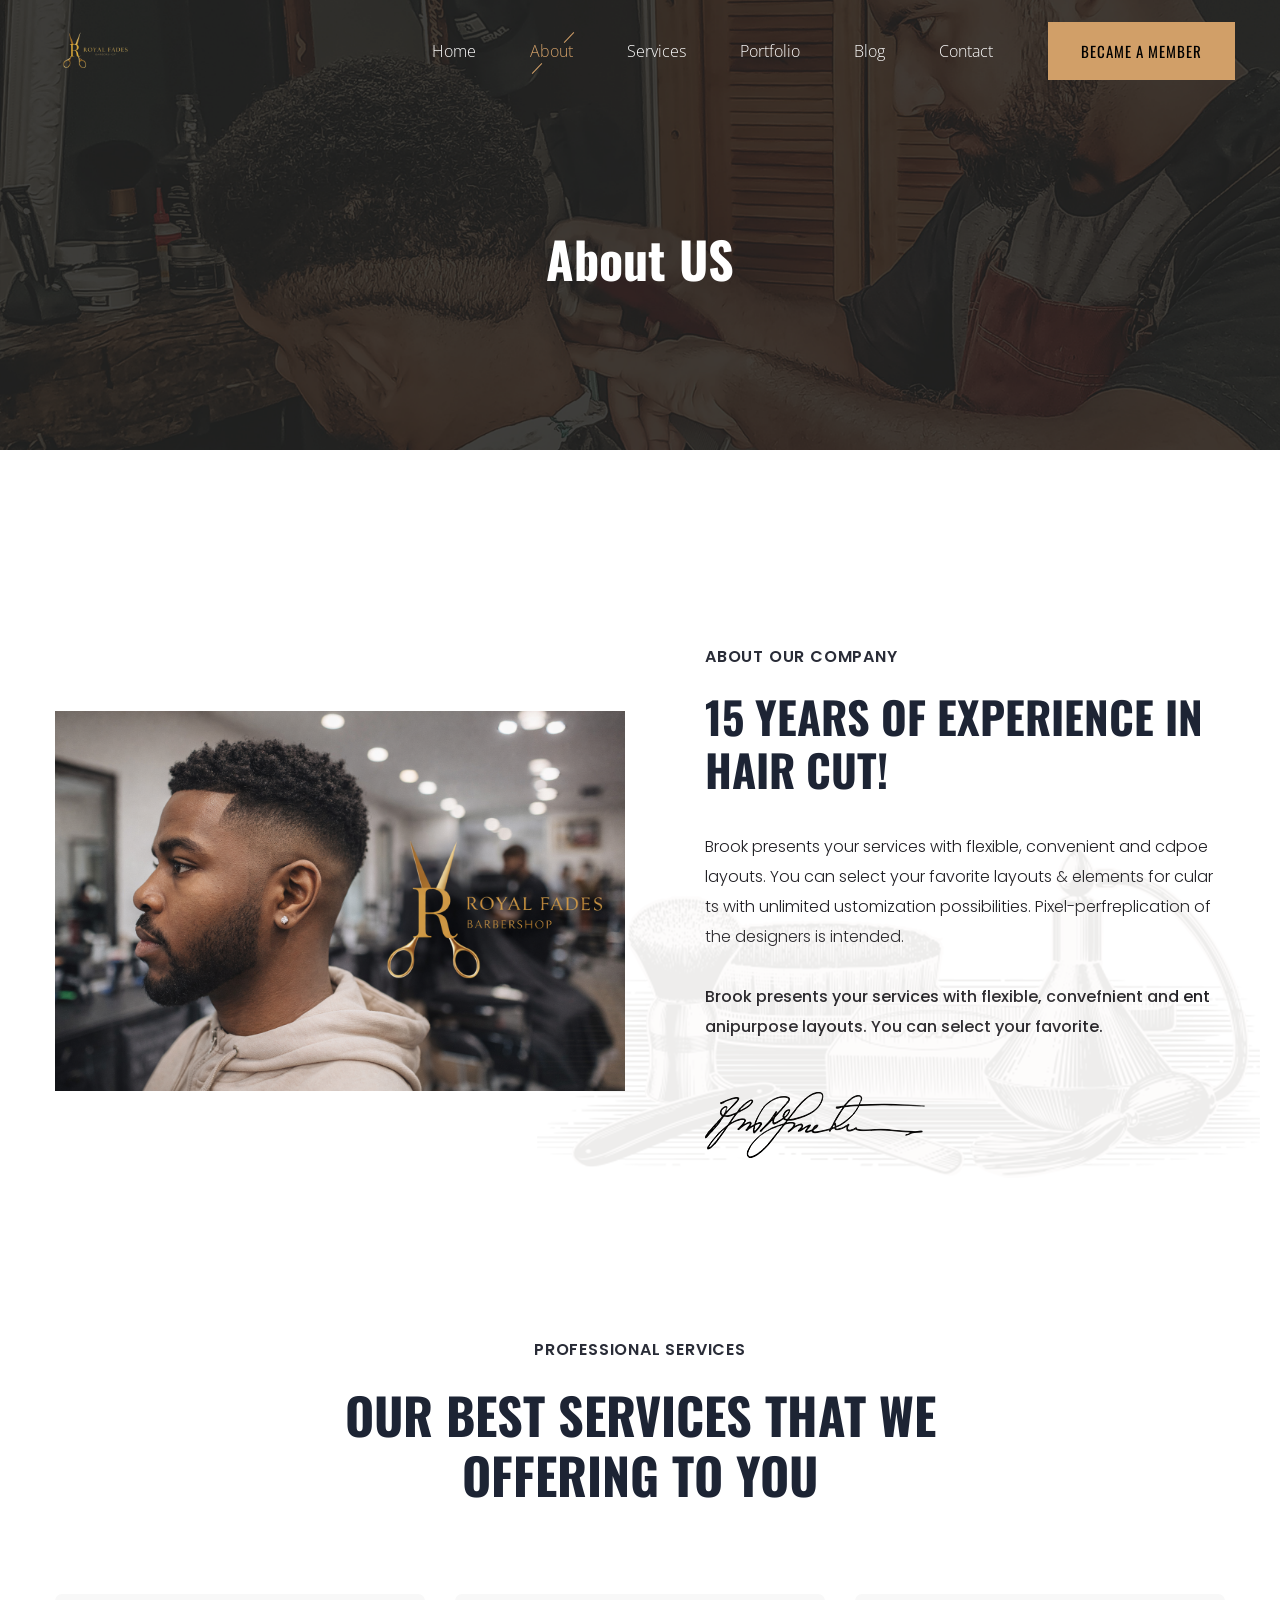
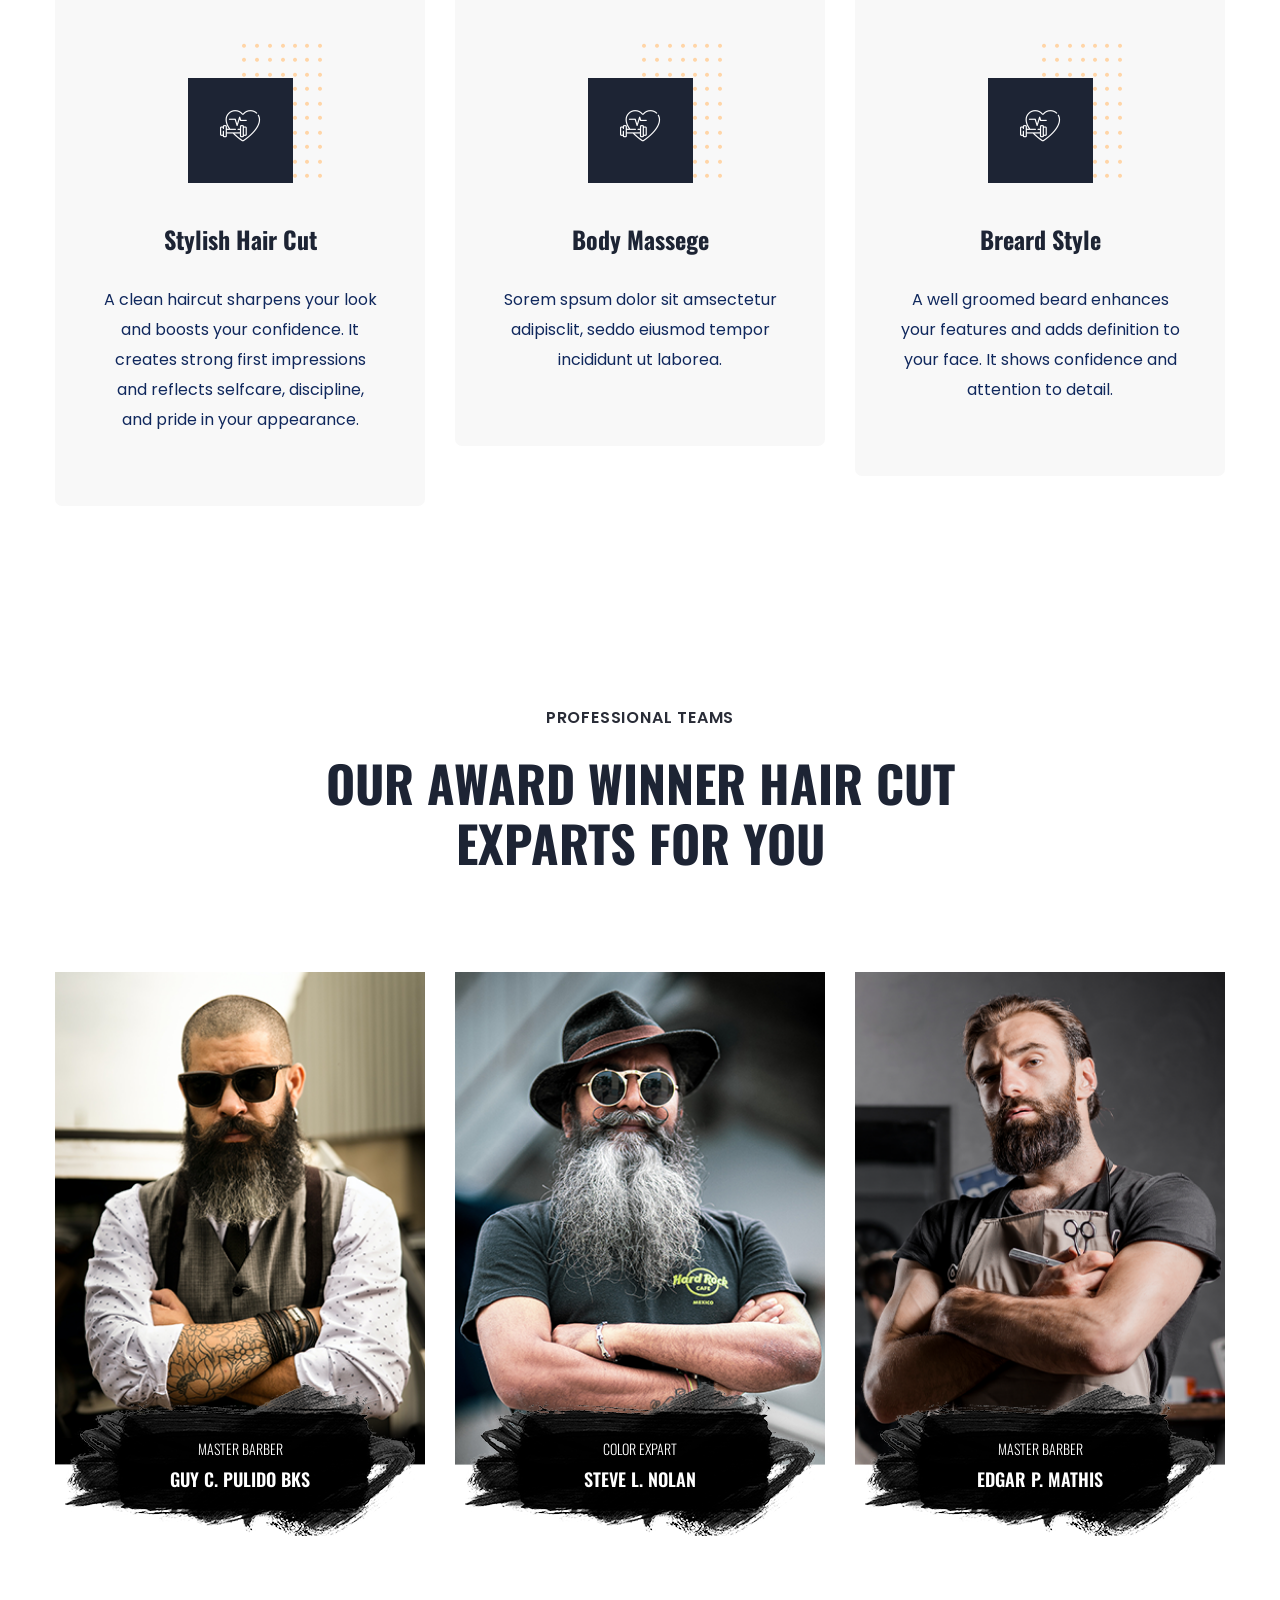
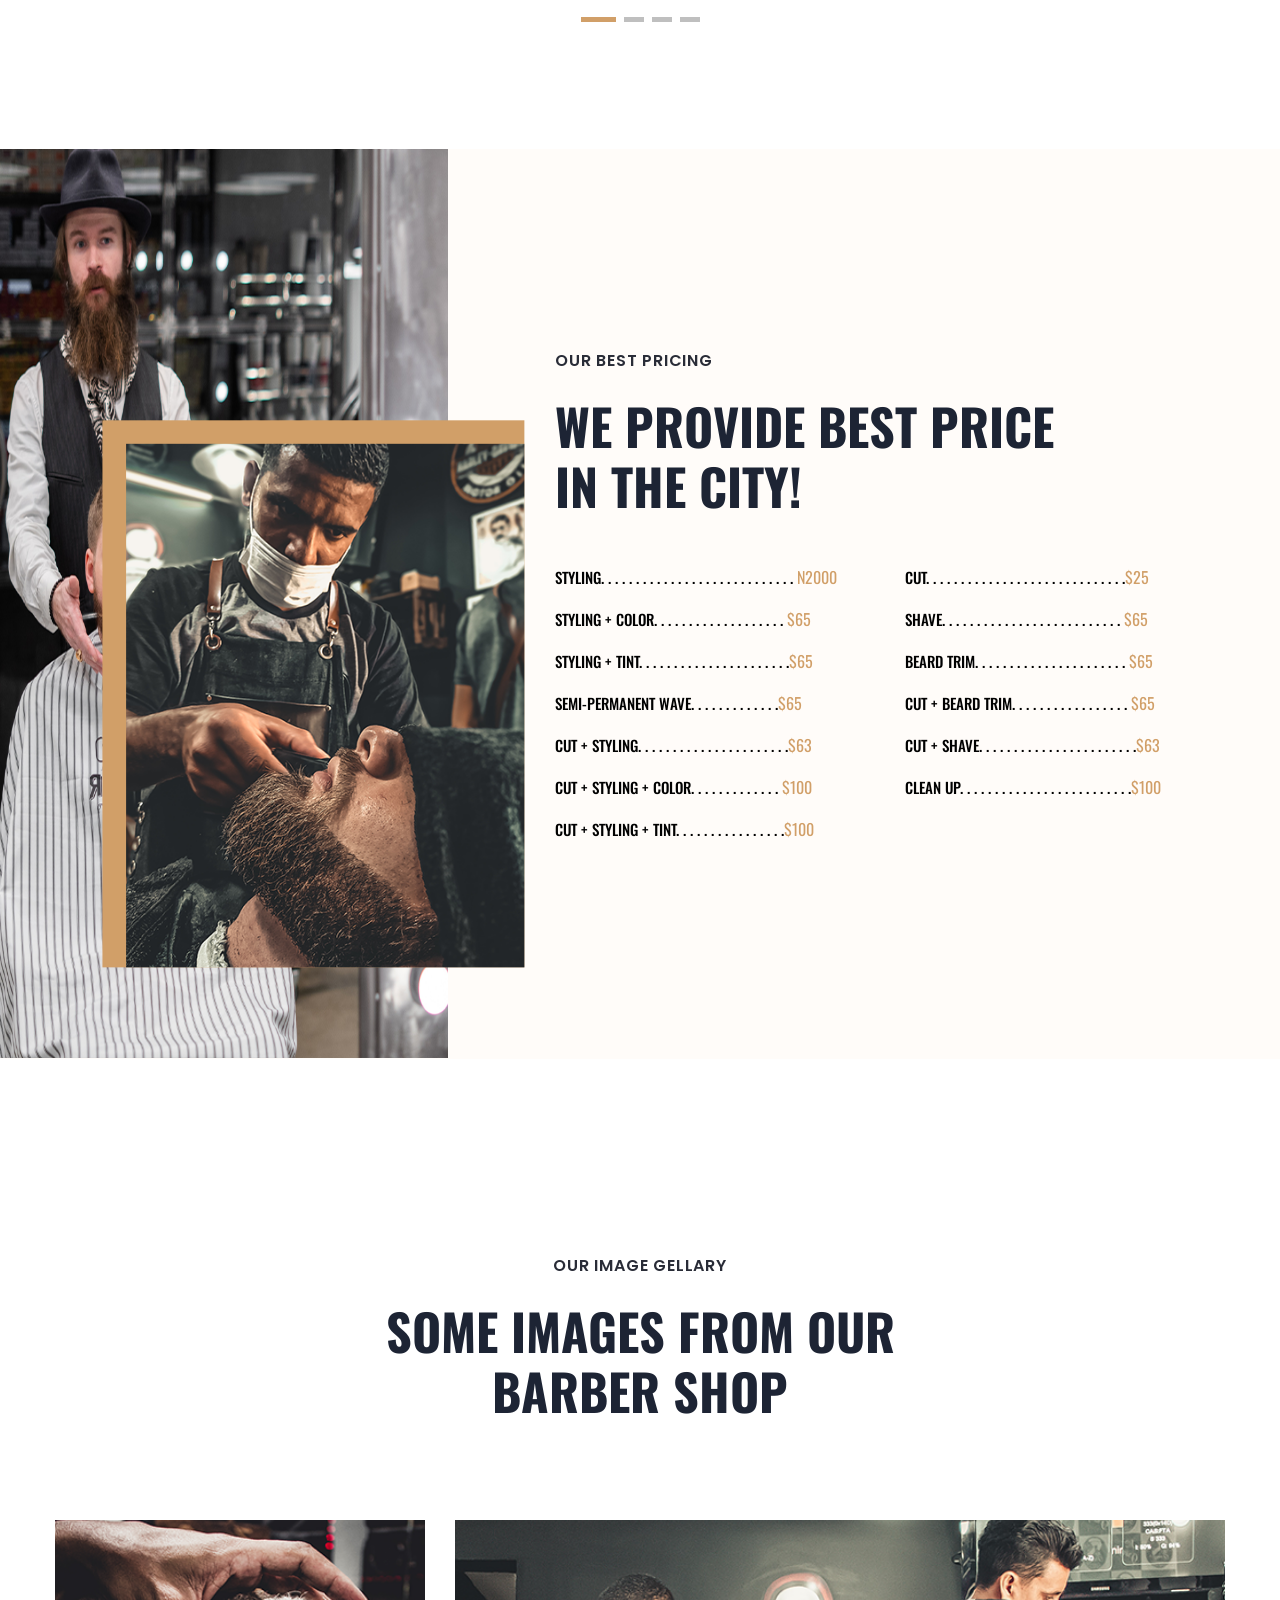
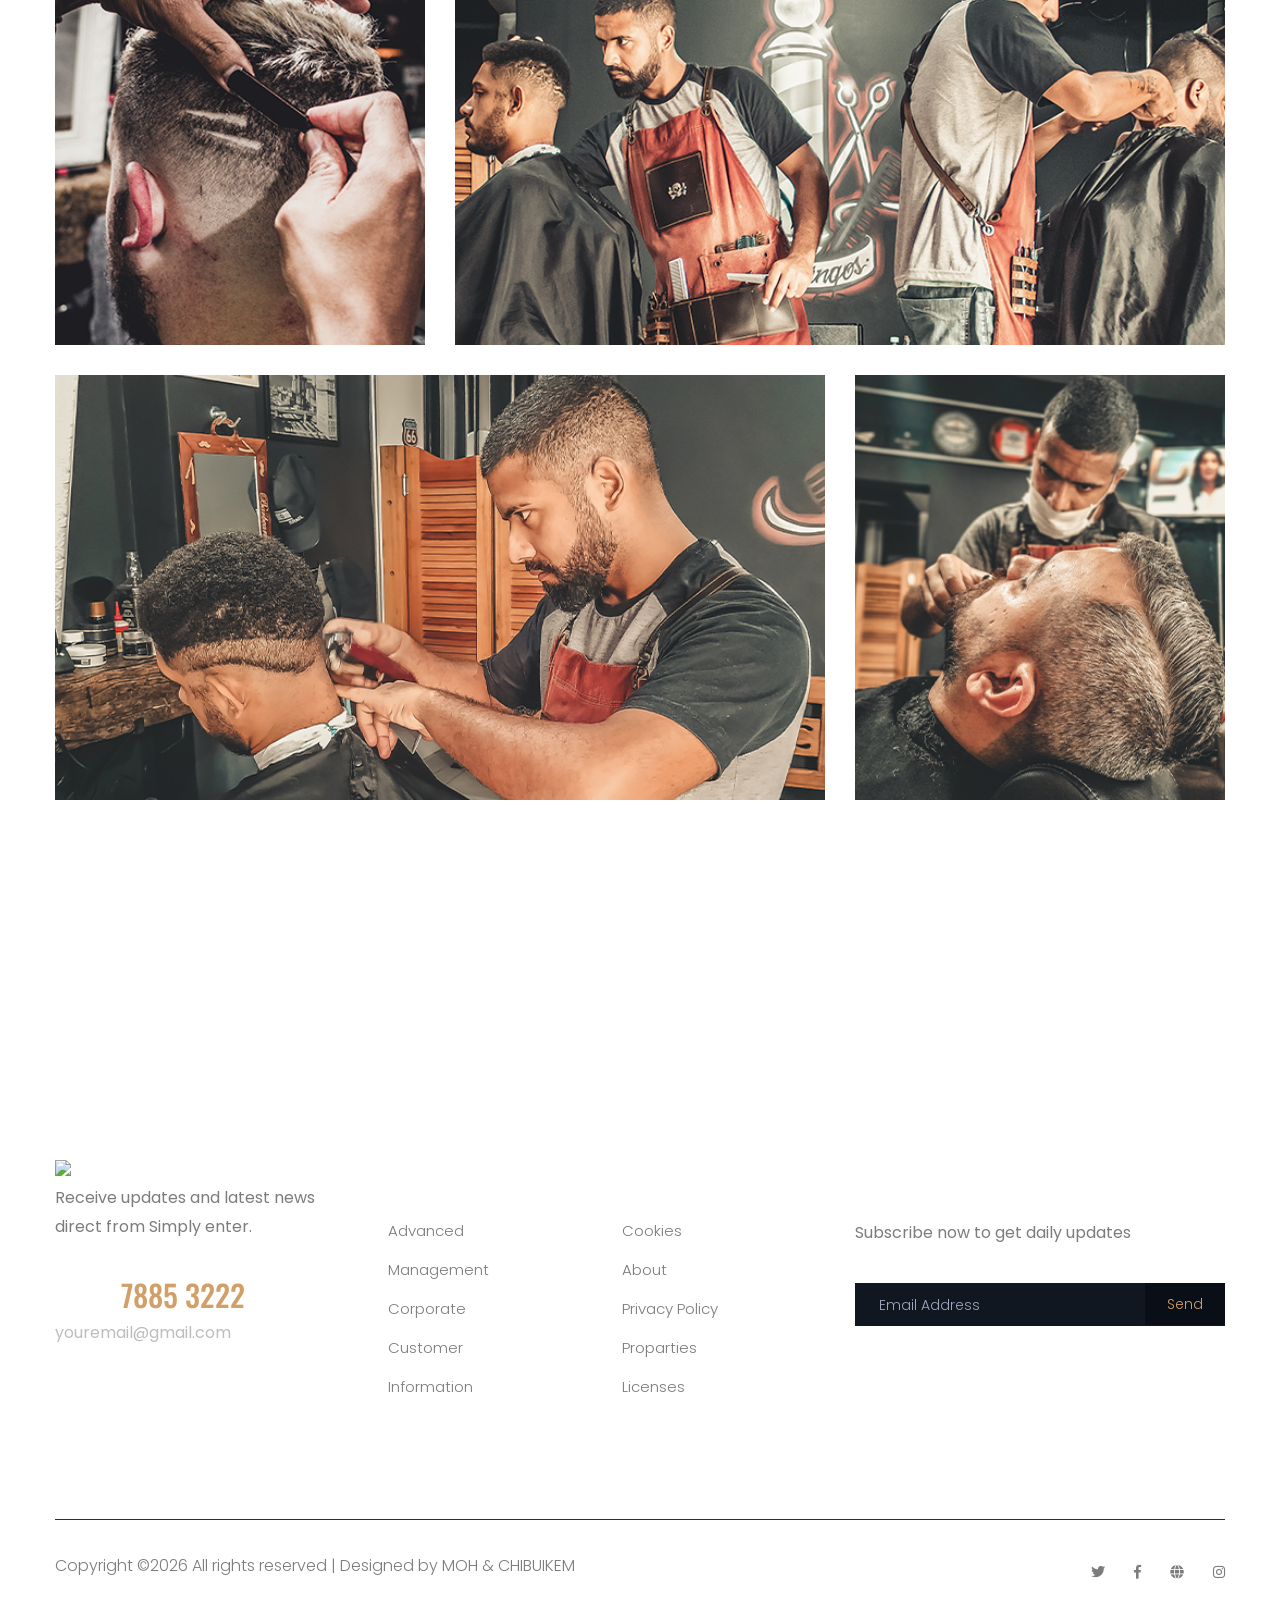
==== about.html @ a0227b61 "changed the language on the beard style" ====
<!doctype html>
<html class="no-js" lang="zxx">
<head>
    <meta charset="utf-8">
    <meta http-equiv="x-ua-compatible" content="ie=edge">
    <title> ROYAL-FADE </title>
    <meta name="description" content="">
    <meta name="viewport" content="width=device-width, initial-scale=1">
    <link rel="manifest" href="site.webmanifest">
    <link rel="shortcut icon" type="image/x-icon" href="assets/img/favicons/favicon.ico">

	<!-- CSS here -->
	<link rel="stylesheet" href="assets/css/bootstrap.min.css">
	<link rel="stylesheet" href="assets/css/owl.carousel.min.css">
	<link rel="stylesheet" href="assets/css/slicknav.css">
    <link rel="stylesheet" href="assets/css/flaticon.css">
    <link rel="stylesheet" href="assets/css/gijgo.css">
    <link rel="stylesheet" href="assets/css/animate.min.css">
    <link rel="stylesheet" href="assets/css/animated-headline.css">
	<link rel="stylesheet" href="assets/css/magnific-popup.css">
	<link rel="stylesheet" href="assets/css/fontawesome-all.min.css">
	<link rel="stylesheet" href="assets/css/themify-icons.css">
	<link rel="stylesheet" href="assets/css/slick.css">
	<link rel="stylesheet" href="assets/css/nice-select.css">
	<link rel="stylesheet" href="assets/css/style.css">
</head>
<body>
    <!-- ? Preloader Start -->
    <div id="preloader-active">
        <div class="preloader d-flex align-items-center justify-content-center">
            <div class="preloader-inner position-relative">
                <div class="preloader-circle"></div>
                <div class="preloader-img pere-text">
                    <img src="assets/img/logo/Royal-fades-full-logo.png" alt="Royal Fade Loader">
                </div>
            </div>
        </div>
    </div>
    <!-- Preloader Start -->
    <header>
        <!--? Header Start -->
        <div class="header-area header-transparent">
            <div class="main-header header-sticky">
                <div class="container-fluid">
                    <div class="row align-items-center">
                        <!-- Logo -->
                        <div class="col-xl-2 col-lg-2 col-md-1">
                            <div class="royal-fade-nav-logo">
                                <a href="index.html"><img src="assets/img/logo/navlogo-removebg.png" alt="Royal Fade Logo"></a>
                            </div>
                        </div>
                        <div class="col-xl-10 col-lg-10 col-md-10">
                            <div class="menu-main d-flex align-items-center justify-content-end">
                                <!-- Main-menu -->
                                <div class="main-menu f-right d-none d-lg-block">
                                    <nav>
                                        <ul id="navigation">
                                            <li><a href="index.html">Home</a></li>
                                            <li class="active"><a href="about.html">About</a></li>
                                            <li><a href="services.html">Services</a></li>
                                            <li><a href="portfolio.html">Portfolio</a></li>
                                            <li><a href="blog.html">Blog</a>
                                                <ul class="submenu">
                                                    <li><a href="blog.html">Blog</a></li>
                                                    <li><a href="blog_details.html">Blog Details</a></li>
                                                    <li><a href="elements.html">Element</a></li>
                                                </ul>
                                            </li>
                                            <li><a href="contact.html">Contact</a></li>
                                        </ul>
                                    </nav>
                                </div>
                                <div class="header-right-btn f-right d-none d-lg-block ml-30">
                                    <a href="from.html" class="btn header-btn">became a member</a>
                                </div>
                            </div>
                        </div>   
                        <!-- Mobile Menu -->
                        <div class="col-12">
                            <div class="mobile_menu d-block d-lg-none"></div>
                        </div>
                    </div>
                </div>
            </div>
        </div>
        <!-- Header End -->
    </header>
    <main>
        <!--? Hero Start -->
        <div class="slider-area2">
            <div class="slider-height2 d-flex align-items-center">
                <div class="container">
                    <div class="row">
                        <div class="col-xl-12">
                            <div class="hero-cap hero-cap2 pt-70 text-center">
                                <h2>About US</h2>
                            </div>
                        </div>
                    </div>
                </div>
            </div>
        </div>
        <!-- Hero End -->
        <!--? About Area Start -->
        <section class="about-area section-padding30 position-relative">
            <div class="container">
                <div class="row align-items-center">
                    <div class="col-lg-6 col-md-11">
                        <!-- about-img -->
                        <div class="about-img ">
                            <img src="assets/img/gallery/about-us.png" alt="About Us Image">
                        </div>
                    </div>
                    <div class="col-lg-6 col-md-12">
                        <div class="about-caption">
                            <!-- Section Tittle -->
                            <div class="section-tittle section-tittle3 mb-35">
                                <span>About Our company</span>
                                <h2>15 Years Of Experience In Hair cut!</h2>
                            </div>
                            <p class="mb-30 pera-bottom">Brook presents your services with flexible, convenient and cdpoe layouts. You can select your favorite layouts & elements for cular ts with unlimited ustomization possibilities. Pixel-perfreplication of the designers is intended.</p>
                            <p class="pera-top mb-50">Brook presents your services with flexible, convefnient and ent anipurpose layouts. You can select your favorite.</p>
                            <img src="assets/img/gallery/signature.png" alt="">
                        </div>
                    </div>
                </div>
            </div>
            <!-- About Shape -->
            <div class="about-shape">
                <img src="assets/img/gallery/about-shape.png" alt="">
            </div>
        </section>
        <!-- About-2 Area End -->
        <!--? Services Area Start -->
        <section class="service-area pb-170">
            <div class="container">
                <!-- Section Tittle -->
                <div class="row d-flex justify-content-center">
                    <div class="col-xl-7 col-lg-8 col-md-11 col-sm-11">
                        <div class="section-tittle text-center mb-90">
                            <span>Professional Services</span>
                            <h2>Our Best services that  we offering to you</h2>
                        </div>
                    </div>
                </div>
                <!-- Section caption -->
                <div class="row">
                    <div class="col-xl-4 col-lg-4 col-md-6">
                        <div class="services-caption text-center mb-30">
                            <div class="service-icon">
                                <i class="flaticon-healthcare-and-medical"></i>
                            </div> 
                            <div class="service-cap">
                                <h4><a href="#">Stylish Hair Cut</a></h4>
                                <p>A clean haircut sharpens your look and boosts your confidence. It creates strong first impressions and reflects selfcare, discipline, and pride in your appearance.</p>
                            </div>
                        </div>
                    </div>
                    <div class="col-xl-4 col-lg-4 col-md-6">
                        <div class="services-caption active text-center mb-30">
                            <div class="service-icon">
                                <i class="flaticon-healthcare-and-medical"></i>
                            </div> 
                            <div class="service-cap">
                                <h4><a href="#">Body Massege</a></h4>
                                <p>Sorem spsum dolor sit amsectetur adipisclit, seddo eiusmod tempor incididunt ut laborea.</p>
                            </div>
                        </div>
                    </div> 
                    <div class="col-xl-4 col-lg-4 col-md-6">
                        <div class="services-caption text-center mb-30">
                            <div class="service-icon">
                                <i class="flaticon-healthcare-and-medical"></i>
                            </div> 
                            <div class="service-cap">
                                <h4><a href="#">Breard Style</a></h4>
                                <p>A well groomed beard enhances your features and adds definition to your face. It shows confidence and attention to detail.</p>
                            </div>
                        </div>
                    </div>
                </div>
            </div>
        </section>
        <!-- Services Area End -->
        <!--? Team Start -->
        <div class="team-area pb-180">
            <div class="container">
                <!-- Section Tittle -->
                <div class="row justify-content-center">
                    <div class="col-xl-8 col-lg-8 col-md-11 col-sm-11">
                        <div class="section-tittle text-center mb-100">
                            <span>Professional Teams</span>
                            <h2>Our award winner hair cut exparts for you</h2>
                        </div>
                    </div>
                </div>
                <div class="row team-active dot-style">
                    <!-- single Tem -->
                    <div class="col-xl-4 col-lg-4 col-md-6 col-sm-">
                        <div class="single-team mb-80 text-center">
                            <div class="team-img">
                                <img src="assets/img/gallery/team1.png" alt="">
                            </div>
                            <div class="team-caption">
                                <span>Master Barber</span>
                                <h3><a href="#">Guy C. Pulido bks</a></h3>
                            </div>
                        </div>
                    </div>
                    <div class="col-xl-4 col-lg-4 col-md-6 col-sm-">
                        <div class="single-team mb-80 text-center">
                            <div class="team-img">
                                <img src="assets/img/gallery/team2.png" alt="">
                            </div>
                            <div class="team-caption">
                                <span>Color Expart</span>
                                <h3><a href="#">Steve L. Nolan</a></h3>
                            </div>
                        </div>
                    </div>
                    <div class="col-xl-4 col-lg-4 col-md-6 col-sm-">
                        <div class="single-team mb-80 text-center">
                            <div class="team-img">
                                <img src="assets/img/gallery/team3.png" alt="">
                            </div>
                            <div class="team-caption">
                                <span>Master Barber</span>
                                <h3><a href="#">Edgar P. Mathis</a></h3>
                            </div>
                        </div>
                    </div>
                    <div class="col-xl-4 col-lg-4 col-md-6 col-sm-">
                        <div class="single-team mb-80 text-center">
                            <div class="team-img">
                                <img src="assets/img/gallery/team2.png" alt="">
                            </div>
                            <div class="team-caption">
                                <span>Master Barber</span>
                                <h3><a href="#">Edgar P. Mathis</a></h3>
                            </div>
                        </div>
                    </div>
                </div>
            </div>
        </div>
        <!-- Team End -->
        <!-- Best Pricing Area Start -->
        <div class="best-pricing section-padding2 position-relative">
            <div class="container">
                <div class="row justify-content-end">
                    <div class="col-xl-7 col-lg-7">
                        <div class="section-tittle mb-50">
                            <span>Our Best Pricing</span>
                            <h2>We provide best price<br> in the city!</h2>
                        </div>
                        <!-- Pricing  -->
                        <div class="row">
                            <div class="col-lg-6 col-md-6 col-sm-6">
                                <div class="pricing-list">
                                    <ul>
                                        <li>Styling. . . . . . . . . . . . . . . . . . . . . . . . . . . . <span>N2000</span></li>
                                        <li>Styling + Color. . . . . . . . . . . . . . . . . . . <span>$65</span></li>
                                        <li>Styling + Tint. . . . . . . . . . . . . . . . . . . . . .<span>$65</span></li>
                                        <li>  Semi-permanent wave. . . . . . . . . . . . .<span>$65</span></li>
                                        <li> Cut + Styling. . . . . . . . . . . . . . . . . . . . . .<span>$63</span></li>
                                        <li> Cut + Styling + Color. . . . . . . . . . . . . <span>$100</span></li>
                                        <li> Cut + Styling + Tint. . . . . . . . . . . . . . . .<span>$100</span></li>
                                    </ul>
                                </div>
                            </div>
                            <div class="col-lg-6 col-md-6 col-sm-6">
                                <div class="pricing-list">
                                    <ul>
                                        <li>Cut. . . . . . . . . . . . . . . . . . . . . . . . . . . . .<span>$25</span></li>
                                        <li>Shave. . . . . . . . . . . . . . . . . . . . . . . . . . <span>$65</span></li>
                                        <li>Beard trim. . . . . . . . . . . . . . . . . . . . . .  <span>$65</span></li>
                                        <li>Cut + beard trim. . . . . . . . . . . . . . . . .  <span>$65</span></li>
                                        <li>Cut + shave. . . . . . . . . . . . . . . . . . . . . . .<span>$63</span></li>
                                        <li>Clean up. . . . . . . . . . . . . . . . . . . . . . . . .<span>$100</span></li>
                                    </ul>
                                </div>
                            </div>
                        </div>
                    </div>
                </div>
            </div>
            <!-- pricing img -->
            <div class="pricing-img">
                <img class="pricing-img1" src="assets/img/gallery/pricing1.png" alt="">
                <img class="pricing-img2" src="assets/img/gallery/pricing2.png" alt="">
            </div>
        </div>
        <!-- Best Pricing Area End -->
        <!--? Gallery Area Start -->
        <div class="gallery-area section-padding30">
            <div class="container">
                <!-- Section Tittle -->
                <div class="row justify-content-center">
                    <div class="col-xl-6 col-lg-7 col-md-9 col-sm-10">
                        <div class="section-tittle text-center mb-100">
                            <span>our image gellary</span>
                            <h2>some images from our barber shop</h2>
                        </div>
                    </div>
                </div>
                <div class="row">
                    <div class="col-lg-4 col-md-6 col-sm-6">
                        <div class="box snake mb-30">
                            <div class="gallery-img " style="background-image: url(assets/img/gallery/gallery1.png);"></div>
                            <div class="overlay"></div>
                        </div>
                    </div>
                    <div class="col-lg-8 col-md-6 col-sm-6">
                        <div class="box snake mb-30">
                            <div class="gallery-img " style="background-image: url(assets/img/gallery/gallery2.png);"></div>
                            <div class="overlay"></div>
                        </div>
                    </div>
                    <div class="col-lg-8 col-md-6 col-sm-6">
                        <div class="box snake mb-30">
                            <div class="gallery-img " style="background-image: url(assets/img/gallery/gallery3.png);"></div>
                            <div class="overlay"></div>
                        </div>
                    </div>
                    <div class="col-lg-4 col-md-6 col-sm-6">
                        <div class="box snake mb-30">
                            <div class="gallery-img " style="background-image: url(assets/img/gallery/gallery4.png);"></div>
                            <div class="overlay"></div>
                        </div>
                    </div>
                </div>
            </div>
        </div>
        <!-- Gallery Area End -->


    </main>
    <footer>
        <!--? Footer Start-->
        <div class="footer-area section-bg" data-background="assets/img/gallery/footer_bg.png">
            <div class="container">
                <div class="footer-top footer-padding">
                    <div class="row d-flex justify-content-between">
                        <div class="col-xl-3 col-lg-4 col-md-5 col-sm-8">
                            <div class="single-footer-caption mb-50">
                                <!-- logo -->
                                <div class="royal-fade-footer-nav-logo">
                                    <a href="index.html"><img src="assets/img/logo/footerlogo-removebg.png" alt="Royal Fade Footer Logo"></a>
                                </div>
                                <div class="footer-tittle">
                                    <div class="footer-pera">
                                        <p class="info1">Receive updates and latest news direct from Simply enter.</p>
                                    </div>
                                </div>
                                <div class="footer-number">
                                    <h4><span>+564 </span>7885 3222</h4>
                                    <p>youremail@gmail.com</p>
                                </div>
                            </div>
                        </div>
                        <div class="col-xl-2 col-lg-2 col-md-3 col-sm-5">
                            <div class="single-footer-caption mb-50">
                                <div class="footer-tittle">
                                    <h4>Location </h4>
                                    <ul>
                                        <li><a href="#">Advanced</a></li>
                                        <li><a href="#"> Management</a></li>
                                        <li><a href="#">Corporate</a></li>
                                        <li><a href="#">Customer</a></li>
                                        <li><a href="#">Information</a></li>
                                    </ul>
                                </div>
                            </div>
                        </div>
                        <div class="col-xl-2 col-lg-2 col-md-3 col-sm-5">
                            <div class="single-footer-caption mb-50">
                                <div class="footer-tittle">
                                    <h4>Explore</h4>
                                    <ul>
                                        <li><a href="#">Cookies</a></li>
                                        <li><a href="#">About</a></li>
                                        <li><a href="#">Privacy Policy</a></li>
                                        <li><a href="#">Proparties</a></li>
                                        <li><a href="#">Licenses</a></li>
                                    </ul>
                                </div>
                            </div>
                        </div>
                        <div class="col-xl-4 col-lg-4 col-md-6 col-sm-8">
                            <div class="single-footer-caption mb-50">
                                <div class="footer-tittle">
                                    <h4>Location</h4>
                                    <div class="footer-pera">
                                        <p class="info1">Subscribe now to get daily updates</p>
                                    </div>
                                </div>
                                <!-- Form -->
                                <div class="footer-form">
                                    <div id="mc_embed_signup">
                                        <form target="_blank" action="https://spondonit.us12.list-manage.com/subscribe/post?u=1462626880ade1ac87bd9c93a&amp;id=92a4423d01" method="get" class="subscribe_form relative mail_part" novalidate="true">
                                            <input type="email" name="EMAIL" id="newsletter-form-email" placeholder=" Email Address " class="placeholder hide-on-focus" onfocus="this.placeholder = ''" onblur="this.placeholder = 'Your email address'">
                                            <div class="form-icon">
                                                <button type="submit" name="submit" id="newsletter-submit" class="email_icon newsletter-submit button-contactForm">Send</button>
                                            </div>
                                            <div class="mt-10 info"></div>
                                        </form>
                                    </div>
                                </div>
                            </div>
                        </div>
                    </div>
                </div>
                <div class="footer-bottom">
                    <div class="row d-flex justify-content-between align-items-center">
                        <div class="col-xl-9 col-lg-8">
                            <div class="footer-copy-right">
                                <p><!-- Link back to Colorlib can't be removed. Template is licensed under CC BY 3.0. -->
  Copyright &copy;<script>document.write(new Date().getFullYear());</script> All rights reserved | Designed by MOH & CHIBUIKEM
  <!-- Link back to Colorlib can't be removed. Template is licensed under CC BY 3.0. --></p>
                            </div>
                        </div>
                        <div class="col-xl-3 col-lg-4">
                            <!-- Footer Social -->
                            <div class="footer-social f-right">
                                <a href="#"><i class="fab fa-twitter"></i></a>
                                <a href="https://www.facebook.com/sai4ull"><i class="fab fa-facebook-f"></i></a>
                                <a href="#"><i class="fas fa-globe"></i></a>
                                <a href="#"><i class="fab fa-instagram"></i></a>
                            </div>
                        </div>
                    </div>
                </div>
            </div>
        </div>
        <!-- Footer End-->
    </footer>
    <!-- Scroll Up -->
    <div id="back-top" >
        <a title="Go to Top" href="#"> <i class="fas fa-level-up-alt"></i></a>
    </div>

    <!-- JS here -->

    <script src="./assets/js/vendor/modernizr-3.5.0.min.js"></script>
    <!-- Jquery, Popper, Bootstrap -->
    <script src="./assets/js/vendor/jquery-1.12.4.min.js"></script>
    <script src="./assets/js/popper.min.js"></script>
    <script src="./assets/js/bootstrap.min.js"></script>
    <!-- Jquery Mobile Menu -->
    <script src="./assets/js/jquery.slicknav.min.js"></script>

    <!-- Jquery Slick , Owl-Carousel Plugins -->
    <script src="./assets/js/owl.carousel.min.js"></script>
    <script src="./assets/js/slick.min.js"></script>
    <!-- One Page, Animated-HeadLin -->
    <script src="./assets/js/wow.min.js"></script>
    <script src="./assets/js/animated.headline.js"></script>
    <script src="./assets/js/jquery.magnific-popup.js"></script>

    <!-- Date Picker -->
    <script src="./assets/js/gijgo.min.js"></script>
    <!-- Nice-select, sticky -->
    <script src="./assets/js/jquery.nice-select.min.js"></script>
    <script src="./assets/js/jquery.sticky.js"></script>
    
    <!-- counter , waypoint,Hover Direction -->
    <script src="./assets/js/jquery.counterup.min.js"></script>
    <script src="./assets/js/waypoints.min.js"></script>
    <script src="./assets/js/jquery.countdown.min.js"></script>
    <script src="./assets/js/hover-direction-snake.min.js"></script>

    <!-- contact js -->
    <script src="./assets/js/contact.js"></script>
    <script src="./assets/js/jquery.form.js"></script>
    <script src="./assets/js/jquery.validate.min.js"></script>
    <script src="./assets/js/mail-script.js"></script>
    <script src="./assets/js/jquery.ajaxchimp.min.js"></script>
    
    <!-- Jquery Plugins, main Jquery -->	
    <script src="./assets/js/plugins.js"></script>
    <script src="./assets/js/main.js"></script>
    
    </body>
</html>
---- assets/css/gijgo.css ----
.gj-button {
    background-color: #f5f5f5;
    border: 1px solid #ddd;
    color: #000;
    border-radius: 3px;
    padding: 6px 10px;
    cursor: pointer;
}

.gj-unselectable {
    -webkit-touch-callout: none;
    -webkit-user-select: none;
    -khtml-user-select: none;
    -moz-user-select: none;
    -ms-user-select: none;
    user-select: none;
}

.gj-row {
    display: -webkit-box;
    display: -ms-flexbox;
    display: flex;
    -ms-flex-wrap: wrap;
    flex-wrap: wrap;
}

.gj-margin-left-5 {
    margin-left: 5px;
}

.gj-margin-left-10 {
    margin-left: 10px;
}

.gj-width-full {
    width: 100%;
}

.gj-cursor-pointer {
    cursor: pointer;
}

.gj-text-align-center {
    text-align: center;
}

.gj-font-size-16 {
    font-size: 16px;
}

.gj-hidden {
    display: none;
}

/** Material Design */
.gj-button-md {
    background: 0 0;
    border: none;
    border-radius: 2px;
    color: rgba(0, 0, 0, 0.87);
    position: relative;
    height: 36px;
    margin: 0;
    min-width: 64px;
    padding: 0 16px;
    display: inline-block;
    font-family: "Roboto","Helvetica","Arial",sans-serif;
    font-size: 1rem;
    font-weight: 500;
    text-transform: uppercase;
    letter-spacing: 0;
    overflow: hidden;
    will-change: box-shadow;
    transition: box-shadow .2s cubic-bezier(.4,0,1,1),background-color .2s cubic-bezier(.4,0,.2,1),color .2s cubic-bezier(.4,0,.2,1);
    outline: none;
    cursor: pointer;
    text-decoration: none;
    text-align: center;
    line-height: 36px;
    vertical-align: middle;
    overflow: hidden;
    -webkit-user-select: none;
    -moz-user-select: none;
    -ms-user-select: none;
    user-select: none;
}

.gj-button-md:hover {
    background-color: rgba(158,158,158,.2);
}

.gj-button-md:disabled {
    color: rgba(0,0,0,.26);
    background: 0 0;
}

.gj-button-md .material-icons,
.gj-button-md .gj-icon {
    vertical-align: middle;
    /*font-size: 1.3rem;
    margin-right: 4px;*/
}

.gj-button-md.gj-button-md-icon {
    width: 24px;
    height: 31px;
    min-width: 24px;
    padding: 0px;
    display: table;
}

.gj-button-md.gj-button-md-icon .material-icons,
.gj-button-md.gj-button-md-icon .gj-icon {
    display: table-cell;
    margin-right: 0px;
    width: 24px;
    height: 24px;
}

.gj-button-md.active {
    background-color: rgba(158,158,158,.4);
}

.gj-button-md-group {
    position: relative;
    display: inline-block;
    vertical-align: middle;
}
.gj-textbox-md {
	/* border: none; */
	/* border-bottom: 1px solid rgba(0,0,0,.42); */
	display: block;
	font-family: "Helvetica","Arial",sans-serif;
	font-size: 16px;
	line-height: 16px;
	/* padding: 4px 0px; */
	margin: 0;
	/* width: 100%; */
	background: 0 0;
	/* text-align: ; */
	color: rgba(0,0,0,.87);
	padding-left: 44px;
	border: 1px solid #dca73a;
	/* padding: 15px 15px; */
	/* text-align: center; */
	width: 177px;
	height: 55px;
	border-radius: 5px;
}
.gj-textbox-md:focus,
.gj-textbox-md:active {
    /* border-bottom: 2px solid rgba(0,0,0,.42); */
    outline: none;
}

.gj-textbox-md::placeholder {
    color: #8e8e8e;
}

.gj-textbox-md:-ms-input-placeholder {
    color: #8e8e8e;
}

.gj-textbox-md::-ms-input-placeholder {
    color: #8e8e8e;
}

.gj-md-spacer-24 {
    min-width: 24px;
    width: 24px;
    display: inline-block;
}

.gj-md-spacer-32 {
    min-width: 32px;
    width: 32px;
    display: inline-block;
}

.gj-modal {
    position: fixed;
    top: 0;
    right: 0;
    bottom: 0;
    left: 0;
    z-index: 1203;
    display: none;
    overflow: hidden;
    -webkit-overflow-scrolling: touch;
    outline: 0;
    background-color: rgba(0, 0, 0, 0.54118);
    transition: 200ms ease opacity;
    will-change: opacity;
}

/* List */
ul.gj-list li [data-role="wrapper"] {
    display: table;
    width: 100%;
}

ul.gj-list li [data-role="checkbox"] {
    display: table-cell;
    vertical-align:middle;
    text-align:center;
}

ul.gj-list li [data-role="image"] {
    display: table-cell;
    vertical-align:middle;
    text-align:center;
}

ul.gj-list li [data-role="display"] {
    display: table-cell;
    vertical-align:middle;
    cursor: pointer;
}

ul.gj-list li [data-role="display"]:empty:before {
  content: "\200b"; /* unicode zero width space character */
}

/* List - Bootstrap */
ul.gj-list-bootstrap {
    padding-left: 0px;
    margin-bottom: 0px;
}

ul.gj-list-bootstrap li {
    padding: 0px;
}

ul.gj-list-bootstrap li [data-role="wrapper"] {
    padding: 0px 10px;
}

ul.gj-list-bootstrap li [data-role="checkbox"] {
    width: 24px;
    padding: 3px;
}

ul.gj-list-bootstrap li [data-role="image"] {
    width: 24px;
    height: 24px;
}

ul.gj-list-bootstrap li [data-role="display"] {
    padding: 8px 0px 8px 4px;
}

.list-group-item.active ul li, .list-group-item.active:focus ul li, .list-group-item.active:hover ul li {
    text-shadow: none;
    color:initial;
}

/* List - Material Design */
ul.gj-list-md {
    padding: 0px;
    list-style: none;
    list-style-type: none;
    line-height: 24px;
    letter-spacing: 0;
    color: #616161; /* Gray 700 */
}

ul.gj-list-md li {
    display: list-item;
    list-style-type: none;
    padding: 0px;
    min-height: unset;
    box-sizing: border-box;
    align-items: center;
    cursor: default;
    overflow: hidden;

    font-family: "Roboto","Helvetica","Arial",sans-serif;
    font-size: 16px;
    font-weight: 400;
    letter-spacing: .04em;
    line-height: 1;
    
    -webkit-flex-direction: row;
    -ms-flex-direction: row;
    flex-direction: row;
    -webkit-flex-wrap: nowrap;
    -ms-flex-wrap: nowrap;
    flex-wrap: nowrap;
}

ul.gj-list-md li [data-role="checkbox"] {
    height: 24px;
    width: 24px;
}

ul.gj-list-md li [data-role="image"] {
    height: 24px;
    width: 24px;
}

ul.gj-list-md li [data-role="display"] {
    padding: 8px 0px 8px 5px;
    order: 0;
    flex-grow: 2;
    text-decoration: none;
    box-sizing: border-box;
    align-items: center;
    text-align: left;
    color: rgba(0,0,0,.87);
}

ul.gj-list-md li.disabled>[data-role="wrapper"]>[data-role="display"] {
    color: #9E9E9E; /* Gray 500 */
}

.gj-list-md-active {
    background: #e0e0e0;
    color: #3f51b5;
}


/* Picker */
.gj-picker {
    position: absolute;
    z-index: 1203;
    background-color: #fff;
}

.gj-picker .selected {
    color: #fff;
}

/* Material Design */
.gj-picker-md {
    font-family: "Roboto","Helvetica","Arial",sans-serif;
    font-size: 16px;
    font-weight: 400;
    letter-spacing: .04em;
    line-height: 1;
    color: rgba(0,0,0,.87);
    border: 1px solid #E0E0E0;
}

.gj-modal .gj-picker-md {
    border: 0px;
}

.gj-picker-md [role="header"] {
    color: rgba(255, 255, 255, 0.54);
    display: flex;
    background: #2196f3;
    align-items: baseline;
    user-select: none;
    justify-content: center;
}

.gj-picker-md [role="footer"] {
    float: right;
    padding: 10px;
}

.gj-picker-md [role="footer"] button.gj-button-md {
    color: #2196f3;
    font-weight: bold;
    font-size: 13px;
}

/* Bootstrap */
.gj-picker-bootstrap {
    border-radius: 4px;
    border: 1px solid #E0E0E0;
}

.gj-picker-bootstrap .selected {
    color: #888;
}

.gj-picker-bootstrap [role="header"] {
    background: #eee;
    color: #AAA;
}
@font-face {
    font-family: 'gijgo-material';
    src: url('../fonts/gijgo-material.eot?235541');
    src: url('../fonts/gijgo-material.eot?235541#iefix') format('embedded-opentype'), url('../fonts/gijgo-material.ttf?235541') format('truetype'), url('../fonts/gijgo-material.woff?235541') format('woff'), url('../fonts/gijgo-material.svg?235541#gijgo-material') format('svg');
    font-weight: normal;
    font-style: normal;
}

.gj-icon {
    /* use !important to prevent issues with browser extensions that change fonts */
    font-family: 'gijgo-material' !important;
    font-size: 24px;
    speak: none;
    font-style: normal;
    font-weight: normal;
    font-variant: normal;
    text-transform: none;
    line-height: 1;
    /* Enable Ligatures ================ */
    letter-spacing: 0;
    -webkit-font-feature-settings: "liga";
    -moz-font-feature-settings: "liga=1";
    -moz-font-feature-settings: "liga";
    -ms-font-feature-settings: "liga" 1;
    font-feature-settings: "liga";
    -webkit-font-variant-ligatures: discretionary-ligatures;
    font-variant-ligatures: discretionary-ligatures;
    /* Better Font Rendering =========== */
    -webkit-font-smoothing: antialiased;
    -moz-osx-font-smoothing: grayscale;
}

.gj-icon.undo:before {
    content: "\e900";
}

.gj-icon.vertical-align-top:before {
    content: "\e901";
}

.gj-icon.vertical-align-center:before {
    content: "\e902";
}

.gj-icon.vertical-align-bottom:before {
    content: "\e903";
}

.gj-icon.arrow-dropup:before {
    content: "\e904";
}

.gj-icon.clock:before {
    content: "\e905";
}

.gj-icon.refresh:before {
    content: "\e906";
}

.gj-icon.last-page:before {
    content: "\e907";
}

.gj-icon.first-page:before {
    content: "\e908";
}

.gj-icon.cancel:before {
    content: "\e909";
}

.gj-icon.clear:before {
    content: "\e90a";
}

.gj-icon.check-circle:before {
    content: "\e90b";
}

.gj-icon.delete:before {
    content: "\e90c";
}

.gj-icon.arrow-upward:before {
    content: "\e90d";
}

.gj-icon.arrow-forward:before {
    content: "\e90e";
}

.gj-icon.arrow-downward:before {
    content: "\e90f";
}

.gj-icon.arrow-back:before {
    content: "\e910";
}

.gj-icon.list-numbered:before {
    content: "\e911";
}

.gj-icon.list-bulleted:before {
    content: "\e912";
}

.gj-icon.indent-increase:before {
    content: "\e913";
}

.gj-icon.indent-decrease:before {
    content: "\e914";
}

.gj-icon.redo:before {
    content: "\e915";
}

.gj-icon.align-right:before {
    content: "\e916";
}

.gj-icon.align-left:before {
    content: "\e917";
}

.gj-icon.align-justify:before {
    content: "\e918";
}

.gj-icon.align-center:before {
    content: "\e919";
}

.gj-icon.strikethrough:before {
    content: "\e91a";
}

.gj-icon.italic:before {
    content: "\e91b";
}

.gj-icon.underlined:before {
    content: "\e91c";
}

.gj-icon.bold:before {
    content: "\e91d";
}

.gj-icon.arrow-dropdown:before {
    content: "\e91e";
}

.gj-icon.done:before {
    content: "\e91f";
}

.gj-icon.pencil:before {
    content: "\e920";
}

.gj-icon.minus:before {
    content: "\e921";
}

.gj-icon.plus:before {
    content: "\e922";
}

.gj-icon.chevron-up:before {
    content: "\e923";
}

.gj-icon.chevron-right:before {
    content: "\e924";
}

.gj-icon.chevron-down:before {
    content: "\e925";
}

.gj-icon.chevron-left:before {
    content: "\e926";
}

.gj-icon.event:before {
    content: "\e927";
}
.gj-draggable {
    cursor: move;
}
.gj-resizable-handle {
    position: absolute;
    font-size: 0.1px;
    display: block;
    -ms-touch-action: none;
    touch-action: none;
    z-index: 1203;
}

.gj-resizable-n {
    cursor: n-resize;
    height: 7px;
    width: 100%;
    top: -5px;
    left: 0;
}
.gj-resizable-e {
    cursor: e-resize;
    width: 7px;
    right: -5px;
    top: 0;
    height: 100%;
}
.gj-resizable-s {
    cursor: s-resize;
    height: 7px;
    width: 100%;
    bottom: -5px;
    left: 0;
}
.gj-resizable-w {
	cursor: w-resize;
	width: 7px;
	left: -5px;
	top: 0;
	height: 100%;
}
.gj-resizable-se {
	cursor: se-resize;
	width: 12px;
	height: 12px;
	right: 1px;
	bottom: 1px;
}
.gj-resizable-sw {
	cursor: sw-resize;
	width: 9px;
	height: 9px;
	left: -5px;
	bottom: -5px;
}
.gj-resizable-nw {
	cursor: nw-resize;
	width: 9px;
	height: 9px;
	left: -5px;
	top: -5px;
}
.gj-resizable-ne {
	cursor: ne-resize;
	width: 9px;
	height: 9px;
	right: -5px;
	top: -5px;
}

.gj-dialog-footer {
    position: absolute;
    bottom: 0px;
    width: 100%;
    margin-top: 0px;
}

.gj-dialog-scrollable [data-role="body"] {
    overflow-x: hidden;
    overflow-y: scroll;
}

/** Bootstrap 3 **/
.gj-dialog-bootstrap {
    overflow: hidden;
    z-index: 1202;
}

.gj-dialog-bootstrap [data-role="title"] {
    display: inline;
}
.gj-dialog-bootstrap [data-role="close"] {
    line-height: 1.42857143;
}

/** Bootstrap 4 **/
.gj-dialog-bootstrap4 {
    overflow: hidden;
    z-index: 1202;
}

.gj-dialog-bootstrap4 [data-role="title"] {
    display: inline;
}
.gj-dialog-bootstrap4 [data-role="close"] {
    line-height: 1.5;
}

/** Material Design **/
.gj-dialog-md {
    background-color: #FFF;
    overflow: hidden;
    border: none;
    box-shadow: 0 11px 15px -7px rgba(0,0,0,.2), 0 24px 38px 3px rgba(0,0,0,.14), 0 9px 46px 8px rgba(0,0,0,.12);
    box-sizing: border-box;
    position: relative;
    display: -webkit-box;
    display: -webkit-flex;
    display: -ms-flexbox;
    display: flex;
    -webkit-box-orient: vertical;
    -webkit-box-direction: normal;
    -webkit-flex-direction: column;
    -ms-flex-direction: column;
    flex-direction: column;
    -webkit-background-clip: padding-box;
    background-clip: padding-box;
    outline: 0;
    z-index: 1202;
}

.gj-dialog-md-header {
    padding: 24px 24px 0px 24px;
    font-family: "Roboto","Helvetica","Arial",sans-serif;
}

.gj-dialog-md-title {
    margin: 0;
    font-weight: 400;
    display: inline;
    line-height: 28px;
    font-size: 20px;
}

.gj-dialog-md-close {
    -webkit-appearance: none;
    padding: 0;
    cursor: pointer;
    background: 0 0;
    border: 0;
    float: right;
    line-height: 28px;
    font-size: 28px;
}

.gj-dialog-md-body {
    padding: 20px 24px 24px 24px;
    color: rgba(0,0,0,.54);
    font-family: "Helvetica","Arial",sans-serif;
    font-size: 14px;
    font-weight: 400;
    line-height: 20px;
}

.gj-dialog-md-footer {
    padding: 8px 8px 8px 24px;
    display: -webkit-flex;
    display: -ms-flexbox;
    display: flex;
    -webkit-flex-direction: row-reverse;
    -ms-flex-direction: row-reverse;
    flex-direction: row-reverse;
    -webkit-flex-wrap: wrap;
    -ms-flex-wrap: wrap;
    flex-wrap: wrap;

    box-sizing: border-box;
}

.gj-dialog-md-footer>*:first-child {
    margin-right: 0;
}

.gj-dialog-md-footer>* {
    margin-right: 8px;
    height: 36px;
}
DIV.gj-grid-wrapper {
    margin: auto;
    position: relative;
    clear:both;
    z-index: 1;
}

TABLE.gj-grid {
    margin: auto;    
    border-collapse: collapse;
    width: 100%;
    table-layout: fixed;
}

TABLE.gj-grid THEAD TH [data-role="selectAll"] {
    margin: auto;
}

TABLE.gj-grid THEAD TH [data-role="title"] {
    display: inline-block;
}

TABLE.gj-grid THEAD TH [data-role="sorticon"] {
    display: inline-block;
}

TABLE.gj-grid THEAD TH {
    overflow: hidden;
    text-overflow: ellipsis;
}

TABLE.gj-grid.autogrow-header-row THEAD TH {
    overflow: auto;
    text-overflow: initial;
    white-space: pre-wrap;
    -ms-word-break: break-word;
    word-break: break-word;
}

TABLE.gj-grid > tbody > tr > td {
    overflow: hidden;
    position: relative;
}

table.gj-grid tbody div[data-role="display"] {
    vertical-align: middle;
    text-indent: 0;
    white-space: pre-wrap;
    -ms-word-break: break-word;
    word-break: break-word;
}

table.gj-grid.fixed-body-rows tbody div[data-role="display"] {
    overflow: hidden;
    text-overflow: ellipsis;
    white-space: nowrap;
    -ms-word-break: initial;
    word-break: initial;
}

table.gj-grid tfoot DIV[data-role="display"] {
    vertical-align: middle;
    text-indent: 0;
    display: flex;
}

TABLE.gj-grid .fa {
    padding: 2px;
}

TABLE.gj-grid > tbody > tr > td > div {
    padding: 2px;
    overflow: hidden;
}

DIV.gj-grid-wrapper DIV.gj-grid-loading-cover
{
    background: #BBBBBB;
    opacity: 0.5;
    position: absolute;
    vertical-align: middle;
}

DIV.gj-grid-wrapper DIV.gj-grid-loading-text
{
    position: absolute;
    font-weight: bold;
}

/* Bootstrap Theme */
table.gj-grid-bootstrap thead th {
    background-color: #f5f5f5;
    vertical-align:middle;
}

table.gj-grid-bootstrap thead th [data-role="sorticon"] {
    margin-left: 5px;
}

table.gj-grid-bootstrap thead th [data-role="sorticon"] i.gj-icon,
table.gj-grid-bootstrap thead th [data-role="sorticon"] i.material-icons {
    position: absolute;
    font-size: 20px;
    top: 15px;
}

table.gj-grid-bootstrap tbody tr td div[data-role="display"] {
    padding: 0px;
}

.gj-grid-bootstrap-4 .gj-checkbox-bootstrap {
    display: inline-block;
    padding-top: 2px;
}

.gj-grid-bootstrap-4 tbody tr.active {
    background-color: rgba(0,0,0,.075);
}

/* Material Design Theme */
.gj-grid-md {
    position: relative;
    border: 1px solid #e0e0e0;
    border-collapse: collapse;
    white-space: nowrap;
    font-size: 13px;
    font-family: "Roboto","Helvetica","Arial",sans-serif;
    background-color: #fff;
}

.gj-grid-md td:first-of-type, .gj-grid-md th:first-of-type {
    padding-left: 24px;
}

.gj-grid-md th {
    position: relative;
    vertical-align: bottom;
    font-weight: 700;
    line-height: 31px;
    letter-spacing: 0;
    height: 56px;
    font-size: 12px;
    color: rgba(0,0,0,.54);
    padding-bottom: 8px;
    box-sizing: border-box;
    padding: 12px 18px;
    text-align: right;
}

.gj-grid-md td {
    position: relative;
    height: 48px;
    border-top: 1px solid #e0e0e0;
    border-bottom: 1px solid #e0e0e0;
    padding: 12px 18px;
    box-sizing: border-box;
    text-align: left;
    color: rgba(0,0,0,.87);
}

.gj-grid-md tbody tr {
    position: relative;
    height: 48px;
    transition-duration: .28s;
    transition-timing-function: cubic-bezier(.4,0,.2,1);
    transition-property: background-color;
}

.gj-grid-md tbody tr:hover {
    background-color: #EEEEEE; /* Gray 200 */
}

.gj-grid-md tbody tr.gj-grid-md-select {
    background-color: #F5F5F5; /* Grey 100 */
}


table.gj-grid-md thead th [data-role="sorticon"] {
    margin-left: 5px;
}

table.gj-grid-md thead th [data-role="sorticon"] i.gj-icon,
table.gj-grid-md thead th [data-role="sorticon"] i.material-icons {
    position: absolute;
    font-size: 16px;
    top: 19px;
}

table.gj-grid-md thead th.gj-grid-select-all {
    padding-bottom: 3px;
}
/* Hide all prioritized columns by default */
@media only all {
	th.display-1120,
	td.display-1120,
	th.display-960,
	td.display-960,
	th.display-800,
	td.display-800,
	th.display-640,
	td.display-640,
	th.display-480,
	td.display-480,
	th.display-320,
	td.display-320 {
		display: none;
	}
}

/* Show at 320px (20em x 16px) */
@media screen and (min-width: 20em) {
	TABLE.gj-grid-bootstrap th.display-320,
	TABLE.gj-grid-bootstrap td.display-320 {
		display: table-cell;
	}
}
/* Show at 480px (30em x 16px) */
@media screen and (min-width: 30em) {
	TABLE.gj-grid-bootstrap th.display-480,
	TABLE.gj-grid-bootstrap td.display-480 {
		display: table-cell;
	}
}
/* Show at 640px (40em x 16px) */
@media screen and (min-width: 40em) {
	TABLE.gj-grid-bootstrap th.display-640,
	TABLE.gj-grid-bootstrap td.display-640 {
		display: table-cell;
	}
}
/* Show at 800px (50em x 16px) */
@media screen and (min-width: 50em) {
	TABLE.gj-grid-bootstrap th.display-800,
	TABLE.gj-grid-bootstrap td.display-800 {
		display: table-cell;
	}
}
/* Show at 960px (60em x 16px) */
@media screen and (min-width: 60em) {
	TABLE.gj-grid-bootstrap th.display-960,
	TABLE.gj-grid-bootstrap td.display-960 {
		display: table-cell;
	}
}
/* Show at 1,120px (70em x 16px) */
@media screen and (min-width: 70em) {
	TABLE.gj-grid-bootstrap th.display-1120,
	TABLE.gj-grid-bootstrap td.display-1120 {
		display: table-cell;
	}
}

/* Material Design Theme */
.gj-grid-md tfoot tr th {
    padding-right: 14px;
}

.gj-grid-md tfoot tr[data-role="pager"] .gj-grid-mdl-pager-label {
    padding-left: 5px;
    padding-right: 5px;
}

.gj-grid-md tfoot tr[data-role="pager"] .gj-dropdown-md {
    margin-left: 12px;
}

.gj-grid-md tfoot tr[data-role="pager"] .gj-dropdown-md [role="presenter"] {
    font-size: 12px;
    font-weight: bold;
    color: rgba(0,0,0,.54);
}

.gj-grid-md tfoot tr[data-role="pager"] .gj-dropdown-md [role="presenter"] [role="display"] {
    text-align: right;
}

.gj-grid-md tfoot tr[data-role="pager"] .gj-grid-md-limit-select {
    margin-left: 10px;
    font-size: 12px;
    font-weight: bold;
    color: rgba(0,0,0,.54);
}

/* Bootstrap */
.gj-grid-bootstrap tfoot tr[data-role="pager"] th {
    line-height: 30px;
    background-color: #f5f5f5;
}

.gj-grid-bootstrap tfoot tr[data-role="pager"] th > div > div {
    margin-right: 5px;
}

.gj-grid-bootstrap tfoot tr[data-role="pager"] th > div > button {
    margin-right: 5px;
}

.gj-grid-bootstrap-4 tfoot tr[data-role="pager"] th > div button {
    height: 34px;
}

.gj-grid-bootstrap-4 tfoot tr[data-role="pager"] th div .gj-dropdown-bootstrap-4 .gj-dropdown-expander-mi .gj-icon {
    top: 5px;
}

.gj-grid-bootstrap-3 tfoot tr[data-role="pager"] th > div > input {
    margin-right: 5px;
    width: 40px;
    text-align: right;
    display: inline-block;
    font-weight: bold;
}

.gj-grid-bootstrap-4 tfoot tr[data-role="pager"] th > div > div.input-group {
    width: 40px;
}

.gj-grid-bootstrap-4 tfoot tr[data-role="pager"] th > div > div.input-group input {
    text-align: right;
    font-weight: bold;
    height: 34px;
    padding-top: 2px;
    padding-bottom: 6px;
}

.gj-grid-bootstrap tfoot tr[data-role="pager"] th > div > select {
    display: inline-block;
    margin-right: 5px;
    width: 60px;
}

.gj-grid-bootstrap tfoot tr[data-role="pager"] th .gj-dropdown-bootstrap .gj-list-bootstrap [data-role="display"] {
    line-height: 14px;
}

.gj-grid-bootstrap tfoot tr[data-role="pager"] th .gj-dropdown-bootstrap [role="presenter"] [role="display"] {
    font-weight: bold;
}

.gj-grid-bootstrap tfoot tr[data-role="pager"] th .gj-dropdown-bootstrap-3 [role="presenter"] {
    padding: 2px 8px;
}

.gj-grid-bootstrap tfoot tr[data-role="pager"] th .gj-dropdown-bootstrap-4 [role="presenter"] {
    padding: 1px 8px;
}
.gj-grid thead tr th div.gj-grid-column-resizer-wrapper {
    position: relative;
    width: 100%;
    height: 0px; 
    top: 0px; 
    left: 0px; 
    padding: 0px;
}

span.gj-grid-column-resizer {
    position: absolute;
    right: 0px;
    width: 10px;
    top: -100px;
    height: 300px;
    z-index: 1203;
    cursor: e-resize;
}

.gj-grid-resize-cursor {
    cursor: e-resize;
}
.gj-grid-md tbody tr.gj-grid-top-border td {
  border-top: 2px solid #777;
}
.gj-grid-md tbody tr.gj-grid-bottom-border td {
  border-bottom: 2px solid #777;
}

.gj-grid-bootstrap tbody tr.gj-grid-top-border td {
  border-top: 2px solid #777;
}
.gj-grid-bootstrap tbody tr.gj-grid-bottom-border td {
  border-bottom: 2px solid #777;
}
.gj-grid-md thead tr th.gj-grid-left-border,
.gj-grid-md tbody tr td.gj-grid-left-border
{
    border-left: 3px solid #777;
}
.gj-grid-md thead tr th.gj-grid-right-border,
.gj-grid-md tbody tr td.gj-grid-right-border
{
    border-right: 3px solid #777;
}

.gj-grid-bootstrap thead tr th.gj-grid-left-border,
.gj-grid-bootstrap tbody tr td.gj-grid-left-border
{
    border-left: 5px solid #ddd;
}
.gj-grid-bootstrap thead tr th.gj-grid-right-border,
.gj-grid-bootstrap tbody tr td.gj-grid-right-border
{
    border-right: 5px solid #ddd;
}
.gj-dirty {
    position: absolute;
    top: 0px;
    left: 0px;
    border-style: solid;
    border-width: 3px;
    border-color: #f00 transparent transparent #f00;
    padding: 0;
    overflow: hidden;
    vertical-align: top;
}

/* Material Design */
.gj-grid-md tbody tr td.gj-grid-management-column {
    padding: 3px;
}

.gj-grid-md tbody tr td[data-mode="edit"] {
    padding: 0px 18px;
}

.gj-grid-md tbody .gj-dropdown-md [role="presenter"] [role="display"] {
    padding: 0px;
}

/* Bootstrap */
.gj-grid-bootstrap tbody tr td[data-mode="edit"] {
    padding: 0px;
}

.gj-grid-bootstrap tbody tr td[data-mode="edit"] [data-role="edit"] {
    padding: 0px;
}

/* Bootstrap 3 */
.gj-grid-bootstrap-3 tbody tr td.gj-grid-management-column {
    padding: 3px;
}

.gj-grid-bootstrap-3 tbody tr td[data-mode="edit"] {
    height: 38px;
}

.gj-grid-bootstrap-3 tbody tr td[data-mode="edit"] [data-role="edit"] input[type="text"] {
    height: 37px;
    padding: 8px;
}

.gj-grid-bootstrap-3 tbody tr td[data-mode="edit"] .gj-dropdown-bootstrap [role="presenter"] {
    border: 0px;
    border-radius: 0px;
    height: 37px;
    padding-left: 8px;
}

.gj-grid-bootstrap-3 tbody tr td[data-mode="edit"] .gj-datepicker-bootstrap {
    height: 37px;
}

.gj-grid-bootstrap-3 tbody tr td[data-mode="edit"] .gj-datepicker-bootstrap [role="input"] {
    height: 37px;
    border:0px;
    border-radius: 0px;
}

.gj-grid-bootstrap-3 tbody tr td[data-mode="edit"] .gj-datepicker-bootstrap [role="right-icon"] {
    border:0px;
    border-radius: 0px;
}

.gj-grid-bootstrap-3 tbody tr td[data-mode="edit"] .gj-checkbox-bootstrap {
    display: inline-block;
    padding-top: 10px;
    height: 32px;
}

/* Bootstrap 4 */
.gj-grid-bootstrap-4 tbody tr td.gj-grid-management-column {
    padding: 6px;
}

.gj-grid-bootstrap-4 tbody tr td[data-mode="edit"] [data-role="edit"] input[type="text"] {
    height: 48px;
    padding-left: 12px;
}

.gj-grid-bootstrap-4 tbody tr td[data-mode="edit"] .gj-dropdown-bootstrap [role="presenter"] {
    border: 0px;
    border-radius: 0px;
    height: 48px;
    padding-left: 12px;
    font-family: -apple-system,system-ui,BlinkMacSystemFont,"Segoe UI",Roboto,"Helvetica Neue",Arial,sans-serif;
}

.gj-grid-bootstrap-4 tbody tr td[data-mode="edit"] .gj-dropdown-bootstrap-4 [role="expander"].gj-dropdown-expander-mi .gj-icon,
.gj-grid-bootstrap-4 tbody tr td[data-mode="edit"] .gj-dropdown-bootstrap-4 [role="expander"].gj-dropdown-expander-mi .material-icons {
    top: 13px;
}

.gj-grid-bootstrap-4 tbody tr td[data-mode="edit"] .gj-datepicker-bootstrap {
    height: 48px;
}

.gj-grid-bootstrap-4 tbody tr td[data-mode="edit"] .gj-datepicker-bootstrap [role="input"] {
    height: 48px;
    border:0px;
    border-radius: 0px;
}

.gj-grid-bootstrap-4 tbody tr td[data-mode="edit"] .gj-datepicker-bootstrap [role="right-icon"] {
    background-color: #fff;
}

.gj-grid-bootstrap-4 tbody tr td[data-mode="edit"] .gj-datepicker-bootstrap [role="right-icon"] button {
    border: 0px;
    border-radius: 0px;
    width: 43px;
    position: relative;
}

.gj-grid-bootstrap-4 tbody tr td[data-mode="edit"] .gj-datepicker-bootstrap [role="right-icon"] .gj-icon,
.gj-grid-bootstrap-4 tbody tr td[data-mode="edit"] .gj-datepicker-bootstrap [role="right-icon"] .material-icons {
    top: 13px;
    left: 10px;
    font-size: 24px;
}

.gj-grid-bootstrap-4 tbody tr td[data-mode="edit"] .gj-checkbox-bootstrap {
    display: inline-block;
    padding-top: 15px;
    height: 42px;
}
.gj-grid-md thead tr[data-role="filter"] th {
    border-top: 1px solid #e0e0e0;
}

div.gj-grid-wrapper div.gj-grid-bootstrap-toolbar {
    background-color: #f5f5f5;
    padding: 8px;
    font-weight: bold;
    border: 1px solid #ddd;
}

div.gj-grid-wrapper div.gj-grid-bootstrap-4-toolbar {
    background-color: #f5f5f5;
    padding: 12px;
    font-weight: bold;
    border: 1px solid #ddd;
}

div.gj-grid-wrapper div.gj-grid-md-toolbar {
    font-weight: bold;
    font-size: 24px;
    font-family: "Helvetica","Arial",sans-serif;
    background-color: rgb(255, 255, 255);
    
    border-top: 1px solid #e0e0e0;
    border-left: 1px solid #e0e0e0;
    border-right: 1px solid #e0e0e0;
    border-bottom: 0px;
    border-collapse: collapse;

    padding: 0 18px 0px 18px;
    line-height: 56px;
}
table.gj-grid-scrollable tbody {
    overflow-y: auto;
    overflow-x: hidden;
    display: block;
}

/* Material Design */
table.gj-grid-md.gj-grid-scrollable {
    border-bottom: 0px;
}

table.gj-grid-md.gj-grid-scrollable tbody {
    border-right: 1px solid #e0e0e0;
    border-bottom: 1px solid #e0e0e0;
}

table.gj-grid-md.gj-grid-scrollable tfoot {
    border-bottom: 1px solid #e0e0e0;
}

/* Bootstrap 3 */
table.gj-grid-bootstrap.gj-grid-scrollable {
    border-bottom: 0px;
}

table.gj-grid-bootstrap.gj-grid-scrollable tbody {
    border-right: 1px solid #ddd;
    border-bottom: 1px solid #ddd;
}

table.gj-grid-bootstrap.gj-grid-scrollable tbody tr[data-role="row"]:first-child td {
    border-top: 0px;
}

table.gj-grid-bootstrap.gj-grid-scrollable tbody tr[data-role="row"] td:first-child {
    border-left: 0px;
}

table.gj-grid-bootstrap.gj-grid-scrollable tbody tr[data-role="row"] td:last-child {
    border-right: 0px;
}

table.gj-grid-bootstrap.gj-grid-scrollable tfoot {
    border-bottom: 1px solid #ddd;
}

ul.gj-list li [data-role="spacer"] {
    display: table-cell;
}

ul.gj-list li [data-role="expander"] {
    display: table-cell;
    vertical-align:middle;
    text-align:center;
    cursor: pointer;
}

[data-type="tree"] ul li [data-role="expander"].gj-tree-material-icons-expander {
    width: 24px;
}

[data-type="tree"] ul li [data-role="expander"].gj-tree-font-awesome-expander {
    width: 24px;
}

[data-type="tree"] ul li [data-role="expander"].gj-tree-glyphicons-expander {
    width: 24px;
}

[data-type="tree"] ul li [data-role="expander"].gj-tree-glyphicons-expander .glyphicon {
    top: 4px;
    height: 24px;
}

/* Bootstrap Theme */
.gj-tree-bootstrap-3 ul.gj-list-bootstrap li {
    border: 0px;
    border-radius: 0px;
    color: #333;
}

.gj-tree-bootstrap-3 ul.gj-list-bootstrap li.active {
    color: #fff;
}

.gj-tree-bootstrap-3 ul.gj-list-bootstrap li.disabled {
    color: #777;
    background-color: #eee;
}

.gj-tree-bootstrap-4 ul.gj-list-bootstrap li {
    border: 0px;
    border-radius: 0px;
    color: #212529;
}

.gj-tree-bootstrap-4 ul.gj-list-bootstrap li.active {
    color: #fff;
}

.gj-tree-bootstrap-4 ul.gj-list-bootstrap li.disabled {
    color: #868e96;
}

.gj-tree-bootstrap-4 ul.gj-list-bootstrap li ul.gj-list-bootstrap {
    width: 100%;
}

.gj-tree-bootstrap-border ul.gj-list-bootstrap li {
    border: 1px solid #ddd;
}

.gj-tree-bootstrap-border ul.gj-list-bootstrap li ul.gj-list-bootstrap li {
    border-left: 0px;
    border-right: 0px;
}

.gj-tree-bootstrap-border ul.gj-list-bootstrap li:first-child {
    border-top-left-radius: 4px;
    border-top-right-radius: 4px;
}

.gj-tree-bootstrap-border ul.gj-list-bootstrap li:last-child {
    border-bottom-left-radius: 4px;
    border-bottom-right-radius: 4px;
}

.gj-tree-bootstrap-border ul.gj-list-bootstrap li ul.gj-list-bootstrap li:first-child {
    border-top-left-radius: 0px;
    border-top-right-radius: 0px;
}

.gj-tree-bootstrap-border ul.gj-list-bootstrap li ul.gj-list-bootstrap li:last-child {
    border-bottom: 0px;
    border-bottom-left-radius: 0px;
    border-bottom-right-radius: 0px;
}

ul.gj-list-bootstrap li [data-role="expander"].gj-tree-material-icons-expander {
    padding-top: 8px;
    padding-bottom: 4px;
}

ul.gj-list-bootstrap li [data-role="expander"].gj-tree-material-icons-expander .gj-icon {
    width: 24px;
    height: 24px;
}

/* Material Design Theme */
ul.gj-list-md li.disabled > [data-role="wrapper"] > [data-role="expander"] {
    color: #9E9E9E; /* Gray 500 */
}

.gj-tree-md-border ul.gj-list-md li {
    border: 1px solid #616161; /* Gray 700 */
    margin-bottom: -1px;
}

.gj-tree-md-border ul.gj-list-md li ul.gj-list-md li {
    border-left: 0px;
    border-right: 0px;
}

.gj-tree-md-border ul.gj-list-md li ul.gj-list-md li:last-child {
    border-bottom: 0px;
}
.gj-tree-drop-above {    
    border-top: 1px solid #000;
}

.gj-tree-drop-below {
    border-bottom: 1px solid #000;
}

.gj-tree-bootstrap-3 ul.gj-list-bootstrap li [data-role="wrapper"].drop-above {
    border-top: 2px solid #000;
}

.gj-tree-bootstrap-3 ul.gj-list-bootstrap li [data-role="wrapper"].drop-below {
    border-bottom: 2px solid #000;
}

.gj-tree-bootstrap-4 ul.gj-list-bootstrap li [data-role="wrapper"].drop-above {
    border-top: 2px solid #000;
}

.gj-tree-bootstrap-4 ul.gj-list-bootstrap li [data-role="wrapper"].drop-below {
    border-bottom: 2px solid #000;
}

.gj-tree-drag-el {
    padding: 0px;
    margin: 0px;
    z-index: 1203;
}

.gj-tree-drag-el li {
    padding: 0px;
    margin: 0px;
}

.gj-tree-drag-el [data-role="wrapper"] {
    cursor: move;
    display: table;
}

.gj-tree-drag-el [data-role="indicator"] {
    width: 14px;
    padding: 0px 3px;
    display: table-cell;
    vertical-align: middle;
    text-align: center;
}

.gj-tree-bootstrap-drag-el li.list-group-item {
    border: 0px;
    background: unset;
}

.gj-tree-bootstrap-drag-el [data-role="indicator"] {
    width: 24px;
    height: 24px;
    padding: 0px;
}

.gj-tree-md-drag-el [data-role="indicator"] {
    width: 24px;
    height: 24px;
    padding: 0px;
}
/* Bootstrap */
.gj-checkbox-bootstrap {
    min-width: 0;
    font-size: 0;
    font-weight: normal;
    margin: 0px;
    text-align: center;
    width: 18px;
    height: 18px;
    position: relative;
    display: inline;
}

.gj-checkbox-bootstrap input[type="checkbox"] {
    display: none;
    margin-bottom: -12px;
}

.gj-checkbox-bootstrap span {
    background: #fff;
    display: block;
    content: " ";
    width: 18px;
    height: 18px;
    line-height: 11px;
    font-size: 11px;
    padding: 2px;
    color: #555555;
    border: 1px solid #CCCCCC;
    border-radius: 3px;
    transition: box-shadow 0.2s linear, border-color 0.2s linear;
    cursor: pointer;
    margin: auto;
}

.gj-checkbox-bootstrap input[type="checkbox"]:focus + span:before {
    outline: 0;
    box-shadow: 0 0 0 0 #66afe9, 0 0 6px rgba(102, 175, 233, .6);
    border-color: #66afe9;
}

.gj-checkbox-bootstrap input[type="checkbox"][disabled] + span {
    opacity: 0.6;
    cursor: not-allowed;
}

/* Bootstrap 4 */
.gj-checkbox-bootstrap.gj-checkbox-bootstrap-4 span {
    line-height: 16px;
    padding: 0px;
}

.gj-checkbox-bootstrap-4.gj-checkbox-material-icons input[type="checkbox"]:checked + span:after {
    font-size: 16px;
}

.gj-checkbox-bootstrap-4.gj-checkbox-material-icons input[type="checkbox"]:indeterminate + span:after {
    font-size: 16px;
}

/* Material Design */
.gj-checkbox-md {
    min-width: 0;
    font-size: 0;
    font-weight: normal;
    margin: 0px;
    text-align: center;
    width: 16px;
    height: 16px;
    position: relative;
}

.gj-checkbox-md input[type="checkbox"] {
    display: none;
    margin-bottom: -12px;
}

.gj-checkbox-md span {
    display: inline-block;
    box-sizing: border-box;
    width: 16px;
    height: 16px;
    margin: 0;
    cursor: pointer;
    overflow: hidden;
    border: 2px solid #616161; /* Gray 700 */
    border-radius: 2px;
    z-index: 2;
}

.gj-checkbox-md input[type="checkbox"]:checked + span {
    border: 2px solid #536DFE; /* Indigo A200 */
}

.gj-checkbox-md input[type="checkbox"]:checked + span:after {
    color: #FFF;
    background-color: #536DFE; /* Indigo A200 */
    position: absolute;
    left: 1px;
    top: -15px;
}

.gj-checkbox-md input[type="checkbox"]:indeterminate + span {
    border: 2px solid #616161; /* Gray 700 */
}

.gj-checkbox-md input[type="checkbox"]:indeterminate + span:after {    
    color: #616161;/*color: rgba(0, 0, 0, 1);*/
    position: absolute;
    left: 1px;
    top: -15px;
}

.gj-checkbox-md input[type="checkbox"][disabled] + span {
    border: 2px solid #9E9E9E;
}

.gj-checkbox-md input[type="checkbox"][disabled] + span:after {
    background-color: #9E9E9E;
}

.gj-checkbox-md input[type="checkbox"][disabled]:indeterminate + span:after {
    color: #FFFFFF;
}

/* Material Icons */
.gj-checkbox-material-icons input[type="checkbox"]:checked + span:after {
    content: "\e91f";
    font-size: 14px;
    font-weight: bold;
    white-space: pre;
}

.gj-checkbox-material-icons input[type="checkbox"]:indeterminate + span:after {
    content: "\e921";
    font-size: 14px;
    font-weight: bold;
    white-space: pre;
}

/* Glyphicons */
.gj-checkbox-glyphicons input[type="checkbox"]:checked + span:after {
    display: inline-block;
    font-family: 'Glyphicons Halflings';
    content: "\e013 ";
}

.gj-checkbox-glyphicons input[type="checkbox"]:indeterminate + span:after {
    display: inline-block;
    font-family: 'Glyphicons Halflings';
    content: "\2212 ";
    padding-right: 1px;
}

/* fontawesome */
.gj-checkbox-fontawesome .fa {
    font-size: 14px;
}
.gj-checkbox-bootstrap.gj-checkbox-fontawesome .fa {
    line-height: 18px;
}

.gj-checkbox-fontawesome input[type="checkbox"]:checked + span:before {
    content: "\f00c ";
}

.gj-checkbox-fontawesome input[type="checkbox"]:indeterminate + span:before {
    content: "\f068 ";
}
.gj-editor [role="body"] {
    overflow: auto;
    outline: 0px solid transparent;
    box-sizing: border-box;
}

/* Material Design */
.gj-editor-md {
    padding: 7px;
    font-family: "Roboto","Helvetica","Arial",sans-serif;
    font-size: 14px;
    font-weight: 500;
    letter-spacing: 0;
    border: 1px solid rgba(158,158,158,.2);
}

.gj-editor-md [role="toolbar"] {
    margin-bottom: 7px;
}

.gj-editor-md [role="toolbar"] .gj-button-md {
    min-width: 54px;
    margin-right: 5px;
}

.gj-editor-md [role="toolbar"] .gj-button-md .gj-icon {
    width: 24px;
    height: 24px;
}

.gj-editor-md [role="body"] {
    border: 1px solid rgba(158,158,158,.2);
}

.gj-editor-md p {
    margin: 0;
    padding: 0;
}

.gj-editor-md blockquote {
    font-size: 14px;
}

/* Bootstrap */
.gj-editor-bootstrap {
    padding: 7px;
    border: 1px solid #eceeef;
}

.gj-editor-bootstrap [role="toolbar"] {
    margin-bottom: 7px;
}

.gj-editor-bootstrap [role="toolbar"] .btn-group {
    margin-right: 10px;
}

.gj-editor-bootstrap [role="toolbar"] button {
    height: 36px;
}

.gj-editor-bootstrap [role="body"] {
    border: 1px solid #eceeef;
}

.gj-editor-bootstrap p {
    margin: 0;
    padding: 0;
}

.gj-editor-bootstrap blockquote {
    font-size: 14px;
}
.gj-dropdown {
    position: relative;
    border-collapse: separate;
}

.gj-dropdown [role="presenter"] {
    display: table;
    cursor: pointer;
    outline: none;
    position: relative;
}

.gj-dropdown [role="presenter"] [role="display"] {
    display: table-cell;
    text-align: left;
    width: 100%;
}

.gj-dropdown [role="presenter"] [role="expander"] {
    display: table-cell;
    vertical-align:middle;
    text-align:center;
    width: 24px;
    height: 24px;
}

/* Material Design */
.gj-dropdown-md [role="presenter"] {
    font-family: "Roboto","Helvetica","Arial",sans-serif;
    font-size: 16px;
    font-weight: 400;
    letter-spacing: .04em;
    line-height: 1;
    color: rgba(0,0,0,.87);
    padding: 0px;
    border: 0px;
    border-bottom: 1px solid rgba(0,0,0,.42);
    background: transparent;
}

.gj-dropdown-md [role="presenter"]:focus,
.gj-dropdown-md [role="presenter"]:active {
    border-bottom: 2px solid rgba(0,0,0,.42);
}

.gj-dropdown-md [role="presenter"] [role="display"] {
    padding: 4px 0px;
    line-height: 18px;
}

.gj-dropdown-md [role="presenter"] [role="display"] .placeholder {
    color: #8e8e8e;
}

.gj-dropdown-list-md {
    position: absolute;
    top: 0px;
    left: 0px;
    background-color: #f5f5f5;
    color: #000;
    margin: 0px;
    z-index: 1203;
}

.gj-dropdown-list-md li:hover, .gj-dropdown-list-md li.active {
    background-color: #eee;
}

/* Bootstrap */
.gj-dropdown-bootstrap [role="presenter"] [role="display"] {
    padding-right: 5px;
}

.gj-dropdown-bootstrap [role="presenter"] [role="expander"] {
    padding-left: 5px;
}

.gj-dropdown-bootstrap [role="presenter"] [role="expander"].gj-dropdown-expander-mi {
    width: 24px;
}

.gj-dropdown-bootstrap-3 [role="presenter"] [role="display"] {
    line-height: 20px;
}

.gj-dropdown-bootstrap-3 [role="presenter"] [role="display"] .placeholder {
    color: #9999b3;
}

.gj-dropdown-bootstrap-3 [role="presenter"] [role="expander"] {
    width: 20px;
    height: 20px;
}

.gj-dropdown-bootstrap-3 [role="presenter"] [role="expander"].gj-dropdown-expander-mi .gj-icon,
.gj-dropdown-bootstrap-3 [role="presenter"] [role="expander"].gj-dropdown-expander-mi .material-icons {
    top: 5px;
    right: 10px;
    position: absolute;
}

.gj-dropdown-bootstrap-4 [role="presenter"] {
    border: 1px solid #ced4da;
}

.gj-dropdown-bootstrap-4 [role="presenter"] [role="display"] {
    line-height: 24px;
}

.gj-dropdown-bootstrap-4 [role="presenter"] [role="expander"].gj-dropdown-expander-mi .gj-icon,
.gj-dropdown-bootstrap-4 [role="presenter"] [role="expander"].gj-dropdown-expander-mi .material-icons {
    top: 7px;
    right: 10px;
    position: absolute;
}

.gj-dropdown-list-bootstrap {
    position: absolute;
    top: 32px;
    left: 0px;
    margin: 0px;
    z-index: 1203;
}
.gj-datepicker [role="input"]::-ms-clear {
    display: none;
}

.gj-datepicker [role="right-icon"] {
    cursor: pointer;
}

.gj-picker div[role="navigator"] {
    display: -webkit-box;
    display: -ms-flexbox;
    display: flex;
    -ms-flex-wrap: wrap;
    flex-wrap: wrap;
}

.gj-picker div[role="navigator"] div {
    cursor: pointer;
    position: relative;
    flex-basis: 0;
    -webkit-box-flex: 1;
    -ms-flex-positive: 1;
    flex-grow: 1;
    max-width: 100%;
}

.gj-picker div[role="navigator"] div[role="period"] {
    width: 100%;
    text-align: center;
}

/* Material Design */
.gj-datepicker-md {
	font-family: "Roboto","Helvetica","Arial",sans-serif;
	font-size: 16px;
	font-weight: 400;
	letter-spacing: .04em;
	line-height: 1;
	color: #9d9d9d;
    position: relative;
    /* background-image: url(../img/logo/date-picker-icon.png); */
}
.gj-datepicker-md [role="right-icon"] {
	position: absolute;
	left: 13px;
	top: 16px;
	font-size: 24px;
}

.gj-datepicker-md.small .gj-textbox-md {
    font-size: 14px;
}

.gj-datepicker-md.small .gj-icon {
    font-size: 22px;
}

.gj-datepicker-md.large .gj-textbox-md {
    font-size: 18px;
}

.gj-datepicker-md.large .gj-icon {
    font-size: 28px;
}

.gj-picker-md.datepicker [role="header"] {
    padding: 20px 20px;
    display: block;
}

.gj-picker-md.datepicker [role="header"] [role="year"] {
    font-size: 17px;
    padding-bottom: 5px;
    cursor: pointer;
}

.gj-picker-md.datepicker [role="header"] [role="date"] {
    font-size: 36px;
    cursor: pointer;
}

.gj-picker-md div[role="navigator"] {
    height: 42px;
    line-height: 42px;
}

.gj-picker div[role="navigator"] div[role="period"] {
    font-weight: bold;
    font-size: 15px;
}

.gj-picker-md div[role="navigator"] div:first-child {
    max-width: 42px;
}

.gj-picker-md div[role="navigator"] div:last-child {
    max-width: 42px;
}

.gj-picker-md div[role="navigator"] div i.gj-icon,
.gj-picker-md div[role="navigator"] div i.material-icons {
    position: absolute;
    top: 8px;
}

.gj-picker-md div[role="navigator"] div:first-child i.gj-icon,
.gj-picker-md div[role="navigator"] div:first-child i.material-icons {
    left: 10px;
}

.gj-picker-md div[role="navigator"] div:last-child i.gj-icon,
.gj-picker-md div[role="navigator"] div:last-child i.material-icons {
    right: 11px;
}

.gj-picker-md table thead {
    color: #9E9E9E; /* Gray 500 */
}

.gj-picker-md table tr th div,
.gj-picker-md table tr td div {
    display: block;
    width: 40px;
    height: 40px;
    line-height: 40px;
    font-size: 13px;
    text-align: center;
    vertical-align: middle;
}

[type="year"].gj-picker-md table tr td div,
[type="decade"].gj-picker-md table tr td div,
[type="century"].gj-picker-md table tr td div {
    width: 73px;
    height: 73px;
    line-height: 73px;
    cursor: pointer;
}

.gj-picker-md table tr td.gj-cursor-pointer div:hover {
    background: #EEEEEE;
    border-radius: 50%;
    color: rgba(0,0,0,.87);
}

.gj-picker-md table tr td.other-month div,
.gj-picker-md table tr td.disabled div {
    color: #BDBDBD; /* Gray 400 */
}

.gj-picker-md table tr td.focused div {
    background: #E0E0E0; /* Gray 300 */
    border-radius: 50%;
}

.gj-picker-md table tr td.today div {
    color: #1976D2;
}

.gj-picker-md table tr td.selected.gj-cursor-pointer div {
    color: #FFFFFF;
    background: #1976D2; /* Blue 700 */
    border-radius: 50%;
}

.gj-picker-md table tr td.calendar-week div {
    font-weight: bold;
}

/* Bootstrap */
.gj-datepicker-bootstrap :focus,
.gj-datepicker-bootstrap :active {
    box-shadow: none;
}

.gj-picker-bootstrap {
    border: 1px solid rgba(0,0,0,0.15);
    border-radius: 4px;
    padding: 4px;
}

.gj-modal .gj-picker-bootstrap {
    padding: 0px;
}

.gj-picker-bootstrap.datepicker [role="header"] {
    padding: 10px 20px;
    display: block;
}

.gj-picker-bootstrap.datepicker [role="header"] [role="year"] {
    font-size: 15px;
    cursor: pointer;
}

.gj-picker-bootstrap [role="header"] [role="date"] {
    font-size: 24px;
    cursor: pointer;
}

.gj-modal .gj-picker-bootstrap.datepicker [role="body"] {
    padding: 15px;
}

.gj-picker-bootstrap div[role="navigator"] {
    height: 30px;
    line-height: 30px;
    text-align: center;
}

.gj-picker-bootstrap div[role="navigator"] div:first-child {
    max-width: 30px;
}

.gj-picker-bootstrap div[role="navigator"] div:last-child {
    max-width: 30px;
}

.gj-picker-bootstrap table tr td div,
.gj-picker-bootstrap table tr th div {
    display: block;
    width: 30px;
    height: 30px;
    line-height: 30px;
    text-align: center;
    vertical-align: middle;
}

[type="year"].gj-picker-bootstrap table tr td div,
[type="decade"].gj-picker-bootstrap table tr td div,
[type="century"].gj-picker-bootstrap table tr td div {
    width: 53px;
    height: 53px;
    line-height: 53px;
    cursor: pointer;
}

.gj-picker-bootstrap table tr th div i,
.gj-picker-bootstrap table tr th div span {
    line-height: 30px;
}

.gj-picker-bootstrap div[role="navigator"] .gj-icon,
.gj-picker-bootstrap div[role="navigator"] .material-icons {
    margin: 3px;
}

.gj-picker-bootstrap table tr td.focused div,
.gj-picker-bootstrap table tr td.gj-cursor-pointer div:hover {
    background: #EEEEEE;
    border-radius: 4px;
    color: #212529;
}

.gj-picker-bootstrap table tr td.today div {
    color: #204d74;
    font-weight: bold;
}

.gj-picker-bootstrap table tr td.selected.gj-cursor-pointer div {
    color: #fff;
    background-color: #204d74;
    border-color: #122b40;
    border-radius: 4px;
}

.gj-picker-bootstrap table tr td.other-month div,
.gj-picker-bootstrap table tr td.disabled div {
    color: #777;
}

/* Bootstrap 3 */
.gj-datepicker-bootstrap span[role="right-icon"].input-group-addon {
    border-top-left-radius: 0px;
    border-bottom-left-radius: 0px;
    border-top-right-radius: 4px;
    border-bottom-right-radius: 4px;
    border-left: 0px;
    position: relative;
    /*width: 38px;*/
}

.gj-datepicker-bootstrap span[role="right-icon"].input-group-addon .gj-icon,
.gj-datepicker-bootstrap span[role="right-icon"].input-group-addon .material-icons {
    position: absolute;
    top: 7px;
    left: 7px;
}

/* Bootstrap 4 */
.gj-datepicker-bootstrap [role="right-icon"] button {
    width: 38px;
    position: relative;
    border: 1px solid #ced4da;
}

.gj-datepicker-bootstrap [role="right-icon"] button:hover {
    color: #6c757d;
    background-color: transparent;
}

.gj-datepicker-bootstrap.input-group-sm [role="right-icon"] button {
    width: 30px;
}

.gj-datepicker-bootstrap.input-group-lg [role="right-icon"] button {
    width: 48px;
}

.gj-datepicker-bootstrap [role="right-icon"] button .gj-icon,
.gj-datepicker-bootstrap [role="right-icon"] button .material-icons {
    position: absolute;
    font-size: 21px;
    top: 9px;
    left: 9px;
}

.gj-datepicker-bootstrap.input-group-sm [role="right-icon"] button .gj-icon,
.gj-datepicker-bootstrap.input-group-sm [role="right-icon"] button .material-icons {
    top: 6px;
    left: 6px;
    font-size: 19px;
}

.gj-datepicker-bootstrap.input-group-lg [role="right-icon"] button .gj-icon,
.gj-datepicker-bootstrap.input-group-lg [role="right-icon"] button .material-icons {
    font-size: 27px;
    top: 10px;
    left: 10px;
}
.gj-timepicker [role="input"]::-ms-clear {
    display: none;
}

.gj-timepicker [role="right-icon"] {
    cursor: pointer;
}

.gj-picker.timepicker [role="header"] {
    font-size: 58px;
    padding: 20px 0;
    line-height: 58px;

    display: flex;
    align-items: baseline;
    user-select: none;
    justify-content: center;
}

.gj-picker.timepicker [role="header"] div {
    cursor: pointer;
    width: 66px;
    text-align: right;
}

.gj-picker [role="header"] [role="mode"] {
    position: relative;
    width: 0px;
}

.gj-picker [role="header"] [role="mode"] span {
    position: absolute;
    left: 7px;
    line-height: 18px;
    font-size: 18px;
}

.gj-picker [role="header"] [role="mode"] span[role="am"] {
    top: 7px;
}

.gj-picker [role="header"] [role="mode"] span[role="pm"] {
    bottom: 7px;
}

.gj-picker [role="body"] [role="dial"] {
    width: 256px;
    color: rgba(0, 0, 0, 0.87);
    height: 256px;
    position: relative;
    background: #eeeeee;
    border-radius: 50%;
    margin: 10px;
}

.gj-picker [role="body"] [role="hour"] {
    top: calc(50% - 16px);
    left: calc(50% - 16px);
    width: 32px;
    height: 32px;
    cursor: pointer;
    position: absolute;
    font-size: 14px;
    text-align: center;
    line-height: 32px;
    user-select: none;
    pointer-events: none;
}

.gj-picker [role="body"] [role="hour"].selected {
    color: rgba(255, 255, 255, 1);
}

.gj-picker [role="body"] [role="arrow"] {
    top: calc(50% - 1px);
    left: 50%;
    width: calc(50% - 20px);
    height: 2px;
    position: absolute;
    pointer-events: none;
    transform-origin: left center;
    transition: all 250ms cubic-bezier(0.4, 0, 0.2, 1);
    width: calc(50% - 52px);
}

.gj-picker .arrow-begin {
    top: -3px;
    left: -4px;
    width: 8px;
    height: 8px;
    position: absolute;
    border-radius: 50%;
}

.gj-picker .arrow-end {
    top: -15px;
    right: -16px;
    width: 0;
    height: 0;
    position: absolute;
    box-sizing: content-box;
    border-width: 16px;
    border-radius: 50%;
}

/* Material Design */
.gj-timepicker-md {
    font-family: "Roboto","Helvetica","Arial",sans-serif;
    font-size: 16px;
    font-weight: 400;
    letter-spacing: .04em;
    line-height: 1;
    color: rgba(0,0,0,.87);
    position: relative;
}

.gj-timepicker-md.small .gj-textbox-md {
    font-size: 14px;
}

.gj-timepicker-md.small .gj-icon {
    font-size: 22px;
}

.gj-timepicker-md.large .gj-textbox-md {
    font-size: 18px;
}

.gj-timepicker-md.large .gj-icon {
    font-size: 28px;
}

.gj-timepicker-md [role="right-icon"] {
    cursor: pointer;
    position: absolute;
    right: 0px;
    top: 0px;
    font-size: 24px;
}

.gj-picker-md .arrow-begin {
    background-color: #2196f3;
}
.gj-picker-md .arrow-end {
    border: 16px solid #2196f3;
}

.gj-picker-md [role="body"] [role="arrow"] {
    background-color: #2196f3;
}

/* Bootstrap */
.gj-timepicker-bootstrap :focus,
.gj-timepicker-bootstrap :active {
    box-shadow: none;
}

.gj-picker-bootstrap [role="body"] [role="arrow"] {
    background-color: #888;
}

.gj-picker-bootstrap .arrow-begin {
    background-color: #888;
}

.gj-picker-bootstrap .arrow-end {
    border: 16px solid #888;
}

/* Bootstrap 3 */
.gj-timepicker-bootstrap .input-group-addon {
    border-top-left-radius: 0px;
    border-bottom-left-radius: 0px;
    border-top-right-radius: 4px;
    border-bottom-right-radius: 4px;
    border-left: 0px;
    position: relative;
    width: 38px;
}

.gj-timepicker-bootstrap.input-group-sm .input-group-addon {
    width: 30px;
}

.gj-timepicker-bootstrap.input-group-lg .input-group-addon {
    width: 46px;
}

.gj-timepicker-bootstrap .input-group-addon .gj-icon,
.gj-timepicker-bootstrap .input-group-addon .material-icons {
    position: absolute;
    font-size: 21px;
    top: 6px;
    left: 8px;
}

.gj-timepicker-bootstrap.input-group-sm .input-group-addon .gj-icon,
.gj-timepicker-bootstrap.input-group-sm .input-group-addon .material-icons {
    font-size: 19px;
    top: 5px;
    left: 5px;
}

.gj-timepicker-bootstrap.input-group-lg .input-group-addon .gj-icon,
.gj-timepicker-bootstrap.input-group-lg .input-group-addon .material-icons {
    font-size: 27px;
    top: 10px;
    left: 10px;
}

/* Bootstrap 4 */
.gj-timepicker-bootstrap [role="right-icon"] button {
    width: 38px;
    position: relative;
}

.gj-timepicker-bootstrap.input-group-sm [role="right-icon"] button {
    width: 30px;
}

.gj-timepicker-bootstrap.input-group-lg [role="right-icon"] button {
    width: 48px;
}

.gj-timepicker-bootstrap [role="right-icon"] button .gj-icon,
.gj-timepicker-bootstrap [role="right-icon"] button .material-icons {
    position: absolute;
    font-size: 21px;
    top: 7px;
    left: 9px;
}

.gj-timepicker-bootstrap.input-group-sm [role="right-icon"] button .gj-icon,
.gj-timepicker-bootstrap.input-group-sm [role="right-icon"] button .material-icons {
    top: 4px;
    left: 6px;
    font-size: 19px;
}

.gj-timepicker-bootstrap.input-group-lg [role="right-icon"] button .gj-icon,
.gj-timepicker-bootstrap.input-group-lg [role="right-icon"] button .material-icons {
    font-size: 27px;
    top: 8px;
    left: 10px;
}
.gj-picker.datetimepicker [role="header"] [role="date"] {
    padding-bottom: 5px;
    text-align: center;
    cursor: pointer;
}

.gj-picker [role="switch"] {
    align-items: baseline;
    user-select: none;
    position: relative;
}

.gj-picker [role="switch"] [role="calendarMode"] {
    cursor: pointer;
    position: absolute;
    bottom: 2px;
    left: 0px;
}

.gj-picker [role="switch"] [role="time"] {
    width: 100%;
    text-align: center;
}

.gj-picker [role="switch"] [role="time"] div {
    display: inline;
    cursor: pointer;
}

.gj-picker [role="switch"] [role="calendarMode"] {
    cursor: pointer;
}

.gj-picker [role="switch"] [role="clockMode"] {
    position: absolute;
    right: 0px;
    bottom: 3px;
    cursor: pointer;
}

/* Material Design */
.gj-picker-md.datetimepicker [role="header"] {
    font-size: 36px;
    padding: 10px 20px;
    display: block;
}

.gj-picker-md [role="switch"] {
    color: rgba(255, 255, 255, 0.54);
    background: #2196f3;
    font-size: 32px;
}

/* Bootstrap */
.gj-picker-bootstrap.datetimepicker [role="header"] {
    font-size: 36px;
    padding: 10px 20px;
    display: block;
}

.gj-picker-bootstrap.datetimepicker [role="header"] [role="time"] {
    font-size: 22px;
}

.gj-slider {
    position: relative;
    padding: 8px 6px;
}

.gj-slider [role="track"] {
    width: 100%;
}

.gj-slider [role="progress"] {
    position: absolute;
    z-index: 1203;
}

.gj-slider [role="handle"] {
    position: absolute;
}

.gj-slider-md [role="track"] {
    display: -webkit-box;
    display: -ms-flexbox;
    display: flex;
    -webkit-box-orient: vertical;
    -webkit-box-direction: normal;
    -ms-flex-direction: column;
    flex-direction: column;
    -webkit-box-pack: center;
    -ms-flex-pack: center;
    justify-content: center;
    color: #fff;
    text-align: center;
    background-color: #e9ecef;
    height: 2px;
    background-color: rgba(0,0,0,.26);
}

.gj-slider-md [role="progress"] {
    display: -webkit-box;
    display: -ms-flexbox;
    display: flex;
    -webkit-box-orient: vertical;
    -webkit-box-direction: normal;
    -ms-flex-direction: column;
    flex-direction: column;
    -webkit-box-pack: center;
    -ms-flex-pack: center;
    justify-content: center;
    color: #fff;
    text-align: center;
    height: 2px;
    background-color: #536DFE; /* Indigo A200 */
    top: 8px;
    left: 6px;
}

.gj-slider-md [role="handle"] {
    top: 3px;
    left: 0px;
    width: 12px;
    height: 12px;
    background-color: #536DFE; /* Indigo A200 */
    filter: progid:DXImageTransform.Microsoft.gradient(startColorstr='#ff337ab7', endColorstr='#ff2e6da4', GradientType=0);
    filter: none;
    -webkit-box-shadow: inset 0 1px 0 rgba(255,255,255,.2), 0 1px 2px rgba(0,0,0,.05);
    box-shadow: inset 0 1px 0 rgba(255,255,255,.2), 0 1px 2px rgba(0,0,0,.05);
    border: 0px solid transparent;
    border-radius: 50%;
    cursor: pointer;
    z-index: 1204;
}

/* Bootstrap */
.gj-slider-bootstrap [role="track"] {
    border-radius: 4px;
    height: 10px;
}

.gj-slider-bootstrap [role="progress"] {
    height: 10px;
    border-radius: 4px;
    top: 8px;
    left: 6px;
    transition: none;
}

.gj-slider-bootstrap [role="handle"] {
    top: 2px;
    left: 0px;
    width: 20px;
    height: 20px;
    filter: progid:DXImageTransform.Microsoft.gradient(startColorstr='#ff337ab7', endColorstr='#ff2e6da4', GradientType=0);
    filter: none;
    -webkit-box-shadow: inset 0 1px 0 rgba(255,255,255,.2), 0 1px 2px rgba(0,0,0,.05);
    box-shadow: inset 0 1px 0 rgba(255,255,255,.2), 0 1px 2px rgba(0,0,0,.05);
    border: 0px solid transparent;
    border-radius: 50%;
    cursor: pointer;
    z-index: 1204;
}

.gj-slider-bootstrap-3 [role="handle"] {
    background-color: #337ab7;
    background-image: -webkit-linear-gradient(top, #337ab7 0%, #2e6da4 100%);
    background-image: -o-linear-gradient(top, #337ab7 0%, #2e6da4 100%);
    background-image: linear-gradient(to bottom, #337ab7 0%, #2e6da4 100%);
    background-repeat: repeat-x;
}

.gj-slider-bootstrap-4 [role="handle"] {
    background-color: #007bff;
    background-image: -webkit-linear-gradient(top, #007bff 0%, #2e6da4 100%);
    background-image: -o-linear-gradient(top, #007bff 0%, #2e6da4 100%);
    background-image: linear-gradient(to bottom, #007bff 0%, #2e6da4 100%);
    background-repeat: repeat-x;
}


.gj-colorpicker [role="right-icon"] {
    cursor: pointer;
}


/* Material Design */
.gj-colorpicker-md {
    font-family: "Roboto","Helvetica","Arial",sans-serif;
    font-size: 16px;
    font-weight: 400;
    letter-spacing: .04em;
    line-height: 1;
    color: rgba(0,0,0,.87);
    position: relative;
}

.gj-colorpicker-md [role="right-icon"] {
    position: absolute;
    right: 0px;
    top: 0px;
    font-size: 24px;
}
---- assets/css/animated-headline.css ----
/* -------------------------------- 

Primary style

-------------------------------- */
*, *::after, *::before {
  -webkit-box-sizing: border-box;
  -moz-box-sizing: border-box;
  box-sizing: border-box;
}

html * {
  -webkit-font-smoothing: antialiased;
  -moz-osx-font-smoothing: grayscale;
}

html {
  font-size: 62.5%;
}


a {
  text-decoration: none;
}

.cd-title {
  position: relative;
  height: 160px;
  line-height: 230px;
  text-align: center;
}
.cd-title h1 {
  font-size: 2.4rem;
  font-weight: 700;
}
@media only screen and (min-width: 768px) {
  .cd-title {
    line-height: 250px;
  }
}
@media only screen and (min-width: 1170px) {
  .cd-title {
    height: 200px;
    line-height: 300px;
  }
  .cd-title h1 {
    font-size: 3rem;
  }
}

.cd-intro {
  width: 90%;
  max-width: 768px;
  text-align: center;
}

.cd-intro {
  margin: 4em auto;
}
@media only screen and (min-width: 768px) {
  .cd-intro {
    margin: 5em auto;
  }
}
@media only screen and (min-width: 1170px) {
  .cd-intro {
    margin: 6em auto;
  }
}

.cd-headline {
  font-size: 3rem;
  line-height: 1.2;
}
@media only screen and (min-width: 768px) {
  .cd-headline {
    font-size: 4.4rem;
    font-weight: 300;
  }
}
@media only screen and (min-width: 1170px) {
  .cd-headline {
    font-size: 6rem;
  }
}

.cd-words-wrapper {
  display: inline-block;
  position: relative;
  text-align: left;
}
.cd-words-wrapper b {
  display: inline-block;
  position: absolute;
  white-space: nowrap;
  left: 0;
  top: 0;
}
.cd-words-wrapper b.is-visible {
  position: relative;
}
.no-js .cd-words-wrapper b {
  opacity: 0;
}
.no-js .cd-words-wrapper b.is-visible {
  opacity: 1;
}

/* -------------------------------- 

xrotate-1 

-------------------------------- */
.cd-headline.rotate-1 .cd-words-wrapper {
  -webkit-perspective: 300px;
  -moz-perspective: 300px;
  perspective: 300px;
}
.cd-headline.rotate-1 b {
  opacity: 0;
  -webkit-transform-origin: 50% 100%;
  -moz-transform-origin: 50% 100%;
  -ms-transform-origin: 50% 100%;
  -o-transform-origin: 50% 100%;
  transform-origin: 50% 100%;
  -webkit-transform: rotateX(180deg);
  -moz-transform: rotateX(180deg);
  -ms-transform: rotateX(180deg);
  -o-transform: rotateX(180deg);
  transform: rotateX(180deg);
}
.cd-headline.rotate-1 b.is-visible {
  opacity: 1;
  -webkit-transform: rotateX(0deg);
  -moz-transform: rotateX(0deg);
  -ms-transform: rotateX(0deg);
  -o-transform: rotateX(0deg);
  transform: rotateX(0deg);
  -webkit-animation: cd-rotate-1-in 1.2s;
  -moz-animation: cd-rotate-1-in 1.2s;
  animation: cd-rotate-1-in 1.2s;
}
.cd-headline.rotate-1 b.is-hidden {
  -webkit-transform: rotateX(180deg);
  -moz-transform: rotateX(180deg);
  -ms-transform: rotateX(180deg);
  -o-transform: rotateX(180deg);
  transform: rotateX(180deg);
  -webkit-animation: cd-rotate-1-out 1.2s;
  -moz-animation: cd-rotate-1-out 1.2s;
  animation: cd-rotate-1-out 1.2s;
}

@-webkit-keyframes cd-rotate-1-in {
  0% {
    -webkit-transform: rotateX(180deg);
    opacity: 0;
  }
  35% {
    -webkit-transform: rotateX(120deg);
    opacity: 0;
  }
  65% {
    opacity: 0;
  }
  100% {
    -webkit-transform: rotateX(360deg);
    opacity: 1;
  }
}
@-moz-keyframes cd-rotate-1-in {
  0% {
    -moz-transform: rotateX(180deg);
    opacity: 0;
  }
  35% {
    -moz-transform: rotateX(120deg);
    opacity: 0;
  }
  65% {
    opacity: 0;
  }
  100% {
    -moz-transform: rotateX(360deg);
    opacity: 1;
  }
}
@keyframes cd-rotate-1-in {
  0% {
    -webkit-transform: rotateX(180deg);
    -moz-transform: rotateX(180deg);
    -ms-transform: rotateX(180deg);
    -o-transform: rotateX(180deg);
    transform: rotateX(180deg);
    opacity: 0;
  }
  35% {
    -webkit-transform: rotateX(120deg);
    -moz-transform: rotateX(120deg);
    -ms-transform: rotateX(120deg);
    -o-transform: rotateX(120deg);
    transform: rotateX(120deg);
    opacity: 0;
  }
  65% {
    opacity: 0;
  }
  100% {
    -webkit-transform: rotateX(360deg);
    -moz-transform: rotateX(360deg);
    -ms-transform: rotateX(360deg);
    -o-transform: rotateX(360deg);
    transform: rotateX(360deg);
    opacity: 1;
  }
}
@-webkit-keyframes cd-rotate-1-out {
  0% {
    -webkit-transform: rotateX(0deg);
    opacity: 1;
  }
  35% {
    -webkit-transform: rotateX(-40deg);
    opacity: 1;
  }
  65% {
    opacity: 0;
  }
  100% {
    -webkit-transform: rotateX(180deg);
    opacity: 0;
  }
}
@-moz-keyframes cd-rotate-1-out {
  0% {
    -moz-transform: rotateX(0deg);
    opacity: 1;
  }
  35% {
    -moz-transform: rotateX(-40deg);
    opacity: 1;
  }
  65% {
    opacity: 0;
  }
  100% {
    -moz-transform: rotateX(180deg);
    opacity: 0;
  }
}
@keyframes cd-rotate-1-out {
  0% {
    -webkit-transform: rotateX(0deg);
    -moz-transform: rotateX(0deg);
    -ms-transform: rotateX(0deg);
    -o-transform: rotateX(0deg);
    transform: rotateX(0deg);
    opacity: 1;
  }
  35% {
    -webkit-transform: rotateX(-40deg);
    -moz-transform: rotateX(-40deg);
    -ms-transform: rotateX(-40deg);
    -o-transform: rotateX(-40deg);
    transform: rotateX(-40deg);
    opacity: 1;
  }
  65% {
    opacity: 0;
  }
  100% {
    -webkit-transform: rotateX(180deg);
    -moz-transform: rotateX(180deg);
    -ms-transform: rotateX(180deg);
    -o-transform: rotateX(180deg);
    transform: rotateX(180deg);
    opacity: 0;
  }
}
/* -------------------------------- 

xtype 

-------------------------------- */
.cd-headline.type .cd-words-wrapper {
  vertical-align: top;
  overflow: hidden;
}
.cd-headline.type .cd-words-wrapper::after {
  /* vertical bar */
  content: '';
  position: absolute;
  right: 0;
  top: 50%;
  bottom: auto;
  -webkit-transform: translateY(-50%);
  -moz-transform: translateY(-50%);
  -ms-transform: translateY(-50%);
  -o-transform: translateY(-50%);
  transform: translateY(-50%);
  height: 90%;
  width: 1px;
  background-color: #aebcb9;
}
.cd-headline.type .cd-words-wrapper.waiting::after {
  -webkit-animation: cd-pulse 1s infinite;
  -moz-animation: cd-pulse 1s infinite;
  animation: cd-pulse 1s infinite;
}
.cd-headline.type .cd-words-wrapper.selected {
  background-color: #aebcb9;
}
.cd-headline.type .cd-words-wrapper.selected::after {
  visibility: hidden;
}
.cd-headline.type .cd-words-wrapper.selected b {
  color: #0d0d0d;
}
.cd-headline.type b {
  visibility: hidden;
}
.cd-headline.type b.is-visible {
  visibility: visible;
}
.cd-headline.type i {
  position: absolute;
  visibility: hidden;
}
.cd-headline.type i.in {
  position: relative;
  visibility: visible;
}

@-webkit-keyframes cd-pulse {
  0% {
    -webkit-transform: translateY(-50%) scale(1);
    opacity: 1;
  }
  40% {
    -webkit-transform: translateY(-50%) scale(0.9);
    opacity: 0;
  }
  100% {
    -webkit-transform: translateY(-50%) scale(0);
    opacity: 0;
  }
}
@-moz-keyframes cd-pulse {
  0% {
    -moz-transform: translateY(-50%) scale(1);
    opacity: 1;
  }
  40% {
    -moz-transform: translateY(-50%) scale(0.9);
    opacity: 0;
  }
  100% {
    -moz-transform: translateY(-50%) scale(0);
    opacity: 0;
  }
}
@keyframes cd-pulse {
  0% {
    -webkit-transform: translateY(-50%) scale(1);
    -moz-transform: translateY(-50%) scale(1);
    -ms-transform: translateY(-50%) scale(1);
    -o-transform: translateY(-50%) scale(1);
    transform: translateY(-50%) scale(1);
    opacity: 1;
  }
  40% {
    -webkit-transform: translateY(-50%) scale(0.9);
    -moz-transform: translateY(-50%) scale(0.9);
    -ms-transform: translateY(-50%) scale(0.9);
    -o-transform: translateY(-50%) scale(0.9);
    transform: translateY(-50%) scale(0.9);
    opacity: 0;
  }
  100% {
    -webkit-transform: translateY(-50%) scale(0);
    -moz-transform: translateY(-50%) scale(0);
    -ms-transform: translateY(-50%) scale(0);
    -o-transform: translateY(-50%) scale(0);
    transform: translateY(-50%) scale(0);
    opacity: 0;
  }
}
/* -------------------------------- 

xrotate-2 

-------------------------------- */
.cd-headline.rotate-2 .cd-words-wrapper {
  -webkit-perspective: 300px;
  -moz-perspective: 300px;
  perspective: 300px;
}
.cd-headline.rotate-2 i, .cd-headline.rotate-2 em {
  display: inline-block;
  -webkit-backface-visibility: hidden;
  backface-visibility: hidden;
}
.cd-headline.rotate-2 b {
  opacity: 0;
}
.cd-headline.rotate-2 i {
  -webkit-transform-style: preserve-3d;
  -moz-transform-style: preserve-3d;
  -ms-transform-style: preserve-3d;
  -o-transform-style: preserve-3d;
  transform-style: preserve-3d;
  -webkit-transform: translateZ(-20px) rotateX(90deg);
  -moz-transform: translateZ(-20px) rotateX(90deg);
  -ms-transform: translateZ(-20px) rotateX(90deg);
  -o-transform: translateZ(-20px) rotateX(90deg);
  transform: translateZ(-20px) rotateX(90deg);
  opacity: 0;
}
.is-visible .cd-headline.rotate-2 i {
  opacity: 1;
}
.cd-headline.rotate-2 i.in {
  -webkit-animation: cd-rotate-2-in 0.4s forwards;
  -moz-animation: cd-rotate-2-in 0.4s forwards;
  animation: cd-rotate-2-in 0.4s forwards;
}
.cd-headline.rotate-2 i.out {
  -webkit-animation: cd-rotate-2-out 0.4s forwards;
  -moz-animation: cd-rotate-2-out 0.4s forwards;
  animation: cd-rotate-2-out 0.4s forwards;
}
.cd-headline.rotate-2 em {
  -webkit-transform: translateZ(20px);
  -moz-transform: translateZ(20px);
  -ms-transform: translateZ(20px);
  -o-transform: translateZ(20px);
  transform: translateZ(20px);
}

.no-csstransitions .cd-headline.rotate-2 i {
  -webkit-transform: rotateX(0deg);
  -moz-transform: rotateX(0deg);
  -ms-transform: rotateX(0deg);
  -o-transform: rotateX(0deg);
  transform: rotateX(0deg);
  opacity: 0;
}
.no-csstransitions .cd-headline.rotate-2 i em {
  -webkit-transform: scale(1);
  -moz-transform: scale(1);
  -ms-transform: scale(1);
  -o-transform: scale(1);
  transform: scale(1);
}

.no-csstransitions .cd-headline.rotate-2 .is-visible i {
  opacity: 1;
}

@-webkit-keyframes cd-rotate-2-in {
  0% {
    opacity: 0;
    -webkit-transform: translateZ(-20px) rotateX(90deg);
  }
  60% {
    opacity: 1;
    -webkit-transform: translateZ(-20px) rotateX(-10deg);
  }
  100% {
    opacity: 1;
    -webkit-transform: translateZ(-20px) rotateX(0deg);
  }
}
@-moz-keyframes cd-rotate-2-in {
  0% {
    opacity: 0;
    -moz-transform: translateZ(-20px) rotateX(90deg);
  }
  60% {
    opacity: 1;
    -moz-transform: translateZ(-20px) rotateX(-10deg);
  }
  100% {
    opacity: 1;
    -moz-transform: translateZ(-20px) rotateX(0deg);
  }
}
@keyframes cd-rotate-2-in {
  0% {
    opacity: 0;
    -webkit-transform: translateZ(-20px) rotateX(90deg);
    -moz-transform: translateZ(-20px) rotateX(90deg);
    -ms-transform: translateZ(-20px) rotateX(90deg);
    -o-transform: translateZ(-20px) rotateX(90deg);
    transform: translateZ(-20px) rotateX(90deg);
  }
  60% {
    opacity: 1;
    -webkit-transform: translateZ(-20px) rotateX(-10deg);
    -moz-transform: translateZ(-20px) rotateX(-10deg);
    -ms-transform: translateZ(-20px) rotateX(-10deg);
    -o-transform: translateZ(-20px) rotateX(-10deg);
    transform: translateZ(-20px) rotateX(-10deg);
  }
  100% {
    opacity: 1;
    -webkit-transform: translateZ(-20px) rotateX(0deg);
    -moz-transform: translateZ(-20px) rotateX(0deg);
    -ms-transform: translateZ(-20px) rotateX(0deg);
    -o-transform: translateZ(-20px) rotateX(0deg);
    transform: translateZ(-20px) rotateX(0deg);
  }
}
@-webkit-keyframes cd-rotate-2-out {
  0% {
    opacity: 1;
    -webkit-transform: translateZ(-20px) rotateX(0);
  }
  60% {
    opacity: 0;
    -webkit-transform: translateZ(-20px) rotateX(-100deg);
  }
  100% {
    opacity: 0;
    -webkit-transform: translateZ(-20px) rotateX(-90deg);
  }
}
@-moz-keyframes cd-rotate-2-out {
  0% {
    opacity: 1;
    -moz-transform: translateZ(-20px) rotateX(0);
  }
  60% {
    opacity: 0;
    -moz-transform: translateZ(-20px) rotateX(-100deg);
  }
  100% {
    opacity: 0;
    -moz-transform: translateZ(-20px) rotateX(-90deg);
  }
}
@keyframes cd-rotate-2-out {
  0% {
    opacity: 1;
    -webkit-transform: translateZ(-20px) rotateX(0);
    -moz-transform: translateZ(-20px) rotateX(0);
    -ms-transform: translateZ(-20px) rotateX(0);
    -o-transform: translateZ(-20px) rotateX(0);
    transform: translateZ(-20px) rotateX(0);
  }
  60% {
    opacity: 0;
    -webkit-transform: translateZ(-20px) rotateX(-100deg);
    -moz-transform: translateZ(-20px) rotateX(-100deg);
    -ms-transform: translateZ(-20px) rotateX(-100deg);
    -o-transform: translateZ(-20px) rotateX(-100deg);
    transform: translateZ(-20px) rotateX(-100deg);
  }
  100% {
    opacity: 0;
    -webkit-transform: translateZ(-20px) rotateX(-90deg);
    -moz-transform: translateZ(-20px) rotateX(-90deg);
    -ms-transform: translateZ(-20px) rotateX(-90deg);
    -o-transform: translateZ(-20px) rotateX(-90deg);
    transform: translateZ(-20px) rotateX(-90deg);
  }
}
/* -------------------------------- 

xloading-bar 

-------------------------------- */
.cd-headline.loading-bar span {
  display: inline-block;
  padding: .2em 0;
}
.cd-headline.loading-bar .cd-words-wrapper {
  overflow: hidden;
  vertical-align: top;
}
.cd-headline.loading-bar .cd-words-wrapper::after {
  /* loading bar */
  content: '';
  position: absolute;
  left: 0;
  bottom: 0;
  height: 3px;
  width: 0;
  background: #0096a7;
  z-index: 2;
  -webkit-transition: width 0.3s -0.1s;
  -moz-transition: width 0.3s -0.1s;
  transition: width 0.3s -0.1s;
}
.cd-headline.loading-bar .cd-words-wrapper.is-loading::after {
  width: 100%;
  -webkit-transition: width 3s;
  -moz-transition: width 3s;
  transition: width 3s;
}
.cd-headline.loading-bar b {
  top: .2em;
  opacity: 0;
  -webkit-transition: opacity 0.3s;
  -moz-transition: opacity 0.3s;
  transition: opacity 0.3s;
}
.cd-headline.loading-bar b.is-visible {
  opacity: 1;
  top: 0;
}

/* -------------------------------- 

xslide 

-------------------------------- */
.cd-headline.slide span {
  display: inline-block;
  padding: .2em 0;
}
.cd-headline.slide .cd-words-wrapper {
  overflow: hidden;
  vertical-align: top;
}
.cd-headline.slide b {
  opacity: 0;
  top: .2em;
}
.cd-headline.slide b.is-visible {
  top: 0;
  opacity: 1;
  -webkit-animation: slide-in 0.6s;
  -moz-animation: slide-in 0.6s;
  animation: slide-in 0.6s;
}
.cd-headline.slide b.is-hidden {
  -webkit-animation: slide-out 0.6s;
  -moz-animation: slide-out 0.6s;
  animation: slide-out 0.6s;
}

@-webkit-keyframes slide-in {
  0% {
    opacity: 0;
    -webkit-transform: translateY(-100%);
  }
  60% {
    opacity: 1;
    -webkit-transform: translateY(20%);
  }
  100% {
    opacity: 1;
    -webkit-transform: translateY(0);
  }
}
@-moz-keyframes slide-in {
  0% {
    opacity: 0;
    -moz-transform: translateY(-100%);
  }
  60% {
    opacity: 1;
    -moz-transform: translateY(20%);
  }
  100% {
    opacity: 1;
    -moz-transform: translateY(0);
  }
}
@keyframes slide-in {
  0% {
    opacity: 0;
    -webkit-transform: translateY(-100%);
    -moz-transform: translateY(-100%);
    -ms-transform: translateY(-100%);
    -o-transform: translateY(-100%);
    transform: translateY(-100%);
  }
  60% {
    opacity: 1;
    -webkit-transform: translateY(20%);
    -moz-transform: translateY(20%);
    -ms-transform: translateY(20%);
    -o-transform: translateY(20%);
    transform: translateY(20%);
  }
  100% {
    opacity: 1;
    -webkit-transform: translateY(0);
    -moz-transform: translateY(0);
    -ms-transform: translateY(0);
    -o-transform: translateY(0);
    transform: translateY(0);
  }
}
@-webkit-keyframes slide-out {
  0% {
    opacity: 1;
    -webkit-transform: translateY(0);
  }
  60% {
    opacity: 0;
    -webkit-transform: translateY(120%);
  }
  100% {
    opacity: 0;
    -webkit-transform: translateY(100%);
  }
}
@-moz-keyframes slide-out {
  0% {
    opacity: 1;
    -moz-transform: translateY(0);
  }
  60% {
    opacity: 0;
    -moz-transform: translateY(120%);
  }
  100% {
    opacity: 0;
    -moz-transform: translateY(100%);
  }
}
@keyframes slide-out {
  0% {
    opacity: 1;
    -webkit-transform: translateY(0);
    -moz-transform: translateY(0);
    -ms-transform: translateY(0);
    -o-transform: translateY(0);
    transform: translateY(0);
  }
  60% {
    opacity: 0;
    -webkit-transform: translateY(120%);
    -moz-transform: translateY(120%);
    -ms-transform: translateY(120%);
    -o-transform: translateY(120%);
    transform: translateY(120%);
  }
  100% {
    opacity: 0;
    -webkit-transform: translateY(100%);
    -moz-transform: translateY(100%);
    -ms-transform: translateY(100%);
    -o-transform: translateY(100%);
    transform: translateY(100%);
  }
}
/* -------------------------------- 

xclip 

-------------------------------- */
.cd-headline.clip span {
  display: inline-block;
  padding: .2em 0;
}
.cd-headline.clip .cd-words-wrapper {
  overflow: hidden;
  vertical-align: top;
}
.cd-headline.clip .cd-words-wrapper::after {
  /* line */
  content: '';
  position: absolute;
  top: 0;
  right: 0;
  width: 2px;
  height: 100%;
  background-color: #aebcb9;
}
.cd-headline.clip b {
  opacity: 0;
}
.cd-headline.clip b.is-visible {
  opacity: 1;
}

/* -------------------------------- 

xzoom 

-------------------------------- */
.cd-headline.zoom .cd-words-wrapper {
  -webkit-perspective: 300px;
  -moz-perspective: 300px;
  perspective: 300px;
}
.cd-headline.zoom b {
  opacity: 0;
}
.cd-headline.zoom b.is-visible {
  opacity: 1;
  -webkit-animation: zoom-in 0.8s;
  -moz-animation: zoom-in 0.8s;
  animation: zoom-in 0.8s;
}
.cd-headline.zoom b.is-hidden {
  -webkit-animation: zoom-out 0.8s;
  -moz-animation: zoom-out 0.8s;
  animation: zoom-out 0.8s;
}

@-webkit-keyframes zoom-in {
  0% {
    opacity: 0;
    -webkit-transform: translateZ(100px);
  }
  100% {
    opacity: 1;
    -webkit-transform: translateZ(0);
  }
}
@-moz-keyframes zoom-in {
  0% {
    opacity: 0;
    -moz-transform: translateZ(100px);
  }
  100% {
    opacity: 1;
    -moz-transform: translateZ(0);
  }
}
@keyframes zoom-in {
  0% {
    opacity: 0;
    -webkit-transform: translateZ(100px);
    -moz-transform: translateZ(100px);
    -ms-transform: translateZ(100px);
    -o-transform: translateZ(100px);
    transform: translateZ(100px);
  }
  100% {
    opacity: 1;
    -webkit-transform: translateZ(0);
    -moz-transform: translateZ(0);
    -ms-transform: translateZ(0);
    -o-transform: translateZ(0);
    transform: translateZ(0);
  }
}
@-webkit-keyframes zoom-out {
  0% {
    opacity: 1;
    -webkit-transform: translateZ(0);
  }
  100% {
    opacity: 0;
    -webkit-transform: translateZ(-100px);
  }
}
@-moz-keyframes zoom-out {
  0% {
    opacity: 1;
    -moz-transform: translateZ(0);
  }
  100% {
    opacity: 0;
    -moz-transform: translateZ(-100px);
  }
}
@keyframes zoom-out {
  0% {
    opacity: 1;
    -webkit-transform: translateZ(0);
    -moz-transform: translateZ(0);
    -ms-transform: translateZ(0);
    -o-transform: translateZ(0);
    transform: translateZ(0);
  }
  100% {
    opacity: 0;
    -webkit-transform: translateZ(-100px);
    -moz-transform: translateZ(-100px);
    -ms-transform: translateZ(-100px);
    -o-transform: translateZ(-100px);
    transform: translateZ(-100px);
  }
}
/* -------------------------------- 

xrotate-3 

-------------------------------- */
.cd-headline.rotate-3 .cd-words-wrapper {
  -webkit-perspective: 300px;
  -moz-perspective: 300px;
  perspective: 300px;
}
.cd-headline.rotate-3 b {
  opacity: 0;
}
.cd-headline.rotate-3 i {
  display: inline-block;
  -webkit-transform: rotateY(180deg);
  -moz-transform: rotateY(180deg);
  -ms-transform: rotateY(180deg);
  -o-transform: rotateY(180deg);
  transform: rotateY(180deg);
  -webkit-backface-visibility: hidden;
  backface-visibility: hidden;
}
.is-visible .cd-headline.rotate-3 i {
  -webkit-transform: rotateY(0deg);
  -moz-transform: rotateY(0deg);
  -ms-transform: rotateY(0deg);
  -o-transform: rotateY(0deg);
  transform: rotateY(0deg);
}
.cd-headline.rotate-3 i.in {
  -webkit-animation: cd-rotate-3-in 0.6s forwards;
  -moz-animation: cd-rotate-3-in 0.6s forwards;
  animation: cd-rotate-3-in 0.6s forwards;
}
.cd-headline.rotate-3 i.out {
  -webkit-animation: cd-rotate-3-out 0.6s forwards;
  -moz-animation: cd-rotate-3-out 0.6s forwards;
  animation: cd-rotate-3-out 0.6s forwards;
}

.no-csstransitions .cd-headline.rotate-3 i {
  -webkit-transform: rotateY(0deg);
  -moz-transform: rotateY(0deg);
  -ms-transform: rotateY(0deg);
  -o-transform: rotateY(0deg);
  transform: rotateY(0deg);
  opacity: 0;
}

.no-csstransitions .cd-headline.rotate-3 .is-visible i {
  opacity: 1;
}

@-webkit-keyframes cd-rotate-3-in {
  0% {
    -webkit-transform: rotateY(180deg);
  }
  100% {
    -webkit-transform: rotateY(0deg);
  }
}
@-moz-keyframes cd-rotate-3-in {
  0% {
    -moz-transform: rotateY(180deg);
  }
  100% {
    -moz-transform: rotateY(0deg);
  }
}
@keyframes cd-rotate-3-in {
  0% {
    -webkit-transform: rotateY(180deg);
    -moz-transform: rotateY(180deg);
    -ms-transform: rotateY(180deg);
    -o-transform: rotateY(180deg);
    transform: rotateY(180deg);
  }
  100% {
    -webkit-transform: rotateY(0deg);
    -moz-transform: rotateY(0deg);
    -ms-transform: rotateY(0deg);
    -o-transform: rotateY(0deg);
    transform: rotateY(0deg);
  }
}
@-webkit-keyframes cd-rotate-3-out {
  0% {
    -webkit-transform: rotateY(0);
  }
  100% {
    -webkit-transform: rotateY(-180deg);
  }
}
@-moz-keyframes cd-rotate-3-out {
  0% {
    -moz-transform: rotateY(0);
  }
  100% {
    -moz-transform: rotateY(-180deg);
  }
}
@keyframes cd-rotate-3-out {
  0% {
    -webkit-transform: rotateY(0);
    -moz-transform: rotateY(0);
    -ms-transform: rotateY(0);
    -o-transform: rotateY(0);
    transform: rotateY(0);
  }
  100% {
    -webkit-transform: rotateY(-180deg);
    -moz-transform: rotateY(-180deg);
    -ms-transform: rotateY(-180deg);
    -o-transform: rotateY(-180deg);
    transform: rotateY(-180deg);
  }
}
/* -------------------------------- 

xscale 

-------------------------------- */
.cd-headline.scale b {
  opacity: 0;
}
.cd-headline.scale i {
  display: inline-block;
  opacity: 0;
  -webkit-transform: scale(0);
  -moz-transform: scale(0);
  -ms-transform: scale(0);
  -o-transform: scale(0);
  transform: scale(0);
  font-style: normal;
}
.is-visible .cd-headline.scale i {
  opacity: 1;
}
.cd-headline.scale i.in {
  -webkit-animation: scale-up 0.6s forwards;
  -moz-animation: scale-up 0.6s forwards;
  animation: scale-up 0.6s forwards;
}
.cd-headline.scale i.out {
  -webkit-animation: scale-down 0.6s forwards;
  -moz-animation: scale-down 0.6s forwards;
  animation: scale-down 0.6s forwards;
}

.no-csstransitions .cd-headline.scale i {
  -webkit-transform: scale(1);
  -moz-transform: scale(1);
  -ms-transform: scale(1);
  -o-transform: scale(1);
  transform: scale(1);
  opacity: 0;
}

.no-csstransitions .cd-headline.scale .is-visible i {
  opacity: 1;
}

@-webkit-keyframes scale-up {
  0% {
    -webkit-transform: scale(0);
    opacity: 0;
  }
  60% {
    -webkit-transform: scale(1.2);
    opacity: 1;
  }
  100% {
    -webkit-transform: scale(1);
    opacity: 1;
  }
}
@-moz-keyframes scale-up {
  0% {
    -moz-transform: scale(0);
    opacity: 0;
  }
  60% {
    -moz-transform: scale(1.2);
    opacity: 1;
  }
  100% {
    -moz-transform: scale(1);
    opacity: 1;
  }
}
@keyframes scale-up {
  0% {
    -webkit-transform: scale(0);
    -moz-transform: scale(0);
    -ms-transform: scale(0);
    -o-transform: scale(0);
    transform: scale(0);
    opacity: 0;
  }
  60% {
    -webkit-transform: scale(1.2);
    -moz-transform: scale(1.2);
    -ms-transform: scale(1.2);
    -o-transform: scale(1.2);
    transform: scale(1.2);
    opacity: 1;
  }
  100% {
    -webkit-transform: scale(1);
    -moz-transform: scale(1);
    -ms-transform: scale(1);
    -o-transform: scale(1);
    transform: scale(1);
    opacity: 1;
  }
}
@-webkit-keyframes scale-down {
  0% {
    -webkit-transform: scale(1);
    opacity: 1;
  }
  60% {
    -webkit-transform: scale(0);
    opacity: 0;
  }
}
@-moz-keyframes scale-down {
  0% {
    -moz-transform: scale(1);
    opacity: 1;
  }
  60% {
    -moz-transform: scale(0);
    opacity: 0;
  }
}
@keyframes scale-down {
  0% {
    -webkit-transform: scale(1);
    -moz-transform: scale(1);
    -ms-transform: scale(1);
    -o-transform: scale(1);
    transform: scale(1);
    opacity: 1;
  }
  60% {
    -webkit-transform: scale(0);
    -moz-transform: scale(0);
    -ms-transform: scale(0);
    -o-transform: scale(0);
    transform: scale(0);
    opacity: 0;
  }
}
/* -------------------------------- 

xpush 

-------------------------------- */
.cd-headline.push b {
  opacity: 0;
}
.cd-headline.push b.is-visible {
  opacity: 1;
  -webkit-animation: push-in 0.6s;
  -moz-animation: push-in 0.6s;
  animation: push-in 0.6s;
}
.cd-headline.push b.is-hidden {
  -webkit-animation: push-out 0.6s;
  -moz-animation: push-out 0.6s;
  animation: push-out 0.6s;
}

@-webkit-keyframes push-in {
  0% {
    opacity: 0;
    -webkit-transform: translateX(-100%);
  }
  60% {
    opacity: 1;
    -webkit-transform: translateX(10%);
  }
  100% {
    opacity: 1;
    -webkit-transform: translateX(0);
  }
}
@-moz-keyframes push-in {
  0% {
    opacity: 0;
    -moz-transform: translateX(-100%);
  }
  60% {
    opacity: 1;
    -moz-transform: translateX(10%);
  }
  100% {
    opacity: 1;
    -moz-transform: translateX(0);
  }
}
@keyframes push-in {
  0% {
    opacity: 0;
    -webkit-transform: translateX(-100%);
    -moz-transform: translateX(-100%);
    -ms-transform: translateX(-100%);
    -o-transform: translateX(-100%);
    transform: translateX(-100%);
  }
  60% {
    opacity: 1;
    -webkit-transform: translateX(10%);
    -moz-transform: translateX(10%);
    -ms-transform: translateX(10%);
    -o-transform: translateX(10%);
    transform: translateX(10%);
  }
  100% {
    opacity: 1;
    -webkit-transform: translateX(0);
    -moz-transform: translateX(0);
    -ms-transform: translateX(0);
    -o-transform: translateX(0);
    transform: translateX(0);
  }
}
@-webkit-keyframes push-out {
  0% {
    opacity: 1;
    -webkit-transform: translateX(0);
  }
  60% {
    opacity: 0;
    -webkit-transform: translateX(110%);
  }
  100% {
    opacity: 0;
    -webkit-transform: translateX(100%);
  }
}
@-moz-keyframes push-out {
  0% {
    opacity: 1;
    -moz-transform: translateX(0);
  }
  60% {
    opacity: 0;
    -moz-transform: translateX(110%);
  }
  100% {
    opacity: 0;
    -moz-transform: translateX(100%);
  }
}
@keyframes push-out {
  0% {
    opacity: 1;
    -webkit-transform: translateX(0);
    -moz-transform: translateX(0);
    -ms-transform: translateX(0);
    -o-transform: translateX(0);
    transform: translateX(0);
  }
  60% {
    opacity: 0;
    -webkit-transform: translateX(110%);
    -moz-transform: translateX(110%);
    -ms-transform: translateX(110%);
    -o-transform: translateX(110%);
    transform: translateX(110%);
  }
  100% {
    opacity: 0;
    -webkit-transform: translateX(100%);
    -moz-transform: translateX(100%);
    -ms-transform: translateX(100%);
    -o-transform: translateX(100%);
    transform: translateX(100%);
  }
}
---- assets/css/style.css ----
@import url("https://fonts.googleapis.com/css2?family=Open+Sans:wght@400;600;700&family=Oswald:wght@300;400;500;600;700&family=Poppins:wght@300;400;500;600&display=swap");.white-bg{background:#ffffff}.gray-bg{background:#f5f5f5}.gray-bg{background:#f7f7fd}.white-bg{background:#fff}.black-bg{background:#16161a}.theme-bg{background:#d19f68}.brand-bg{background:#f1f4fa}.testimonial-bg{background:#f9fafc}.white-color{color:#fff}.black-color{color:#16161a}.theme-color{color:#d19f68}.boxed-btn{background:#fff;color:#d19f68 !important;display:inline-block;padding:18px 44px;font-family:"Oswald",sans-serif;font-size:14px;font-weight:400;border:0;border:1px solid #d19f68;letter-spacing:3px;text-align:center;color:#d19f68;text-transform:uppercase;cursor:pointer}.boxed-btn:hover{background:#d19f68;color:#fff !important;border:1px solid #d19f68}.boxed-btn:focus{outline:none}.boxed-btn.large-width{width:220px}[data-overlay]{position:relative;background-size:cover;background-repeat:no-repeat;background-position:center center}[data-overlay]::before{position:absolute;left:0;top:0;right:0;bottom:0;content:""}[data-opacity="1"]::before{opacity:0.1}[data-opacity="2"]::before{opacity:0.2}[data-opacity="3"]::before{opacity:0.3}[data-opacity="4"]::before{opacity:0.4}[data-opacity="5"]::before{opacity:0.5}[data-opacity="6"]::before{opacity:0.6}[data-opacity="7"]::before{opacity:0.7}[data-opacity="8"]::before{opacity:0.8}[data-opacity="9"]::before{opacity:0.9}body{font-family:"Poppins",sans-serif;font-weight:normal;font-style:normal;font-size:16px}h1,h2,h3,h4,h5,h6{font-family:"Oswald",sans-serif;color:#1d2434;margin-top:0px;font-style:normal;font-weight:500;text-transform:normal}p{font-family:"Poppins",sans-serif;color:#10285d;font-size:16px;line-height:30px;margin-bottom:15px;font-weight:normal}.bg-img-1{background-image:url(../img/slider/slider-img-1.jpg)}.bg-img-2{background-image:url(../img/background-img/bg-img-2.jpg)}.cta-bg-1{background-image:url(../img/background-img/bg-img-3.jpg)}.img{max-width:100%;-webkit-transition:.3s;-moz-transition:.3s;-o-transition:.3s;transition:.3s}.f-left{float:left}.f-right{float:right}.fix{overflow:hidden}.clear{clear:both}a,.button{-webkit-transition:.3s;-moz-transition:.3s;-o-transition:.3s;transition:.3s}a:focus,.button:focus{text-decoration:none;outline:none}a{color:#635c5c}a:hover{color:#fff}a:focus,a:hover,.portfolio-cat a:hover,.footer -menu li a:hover{text-decoration:none}a,button{color:#fff;outline:medium none}button:focus,input:focus,input:focus,textarea,textarea:focus{outline:0}.uppercase{text-transform:uppercase}input:focus::-moz-placeholder{opacity:0;-webkit-transition:.4s;-o-transition:.4s;transition:.4s}.capitalize{text-transform:capitalize}h1 a,h2 a,h3 a,h4 a,h5 a,h6 a{color:inherit}ul{margin:0px;padding:0px}li{list-style:none}hr{border-bottom:1px solid #eceff8;border-top:0 none;margin:30px 0;padding:0}.theme-overlay{position:relative}.theme-overlay::before{background:#1696e7 none repeat scroll 0 0;content:"";height:100%;left:0;opacity:0.6;position:absolute;top:0;width:100%}.overlay2{position:relative;z-index:0}.overlay2::before{position:absolute;content:"";top:0;left:0;width:100%;height:100%;z-index:-1}.overlay2{position:relative;z-index:0}.overlay2::before{position:absolute;content:"";background-color:#2E2200;top:0;left:0;width:100%;height:100%;z-index:-1;opacity:0.5}.section-padding{padding-top:120px;padding-bottom:120px}.separator{border-top:1px solid #f2f2f2}.mb-90{margin-bottom:90px}@media (max-width: 767px){.mb-90{margin-bottom:30px}}@media (min-width: 768px) and (max-width: 991px){.mb-90{margin-bottom:45px}}.owl-carousel .owl-nav div{background:rgba(255,255,255,0.8) none repeat scroll 0 0;height:40px;left:20px;line-height:40px;font-size:22px;color:#646464;opacity:1;visibility:visible;position:absolute;text-align:center;top:50%;transform:translateY(-50%);transition:all 0.3s ease 0s;width:40px}.owl-carousel .owl-nav div.owl-next{left:auto;right:-30px}.owl-carousel .owl-nav div.owl-next i{position:relative;right:0;top:1px}.owl-carousel .owl-nav div.owl-prev i{position:relative;right:1px;top:0px}.owl-carousel:hover .owl-nav div{opacity:1;visibility:visible}.owl-carousel:hover .owl-nav div:hover{color:#fff;background:#ff3500}.btn{background:#d19f68;font-family:"Oswald",sans-serif;text-transform:uppercase;padding:27px 44px;color:#000000;cursor:pointer;display:inline-block;font-size:15px;font-weight:400;border-radius:0px;line-height:1;-moz-user-select:none;letter-spacing:1px;line-height:0;margin-bottom:0;margin:10px;cursor:pointer;transition:color 0.4s linear;position:relative;z-index:1;border:0;overflow:hidden;margin:0}.btn::before{content:"";position:absolute;left:0;top:0;width:101%;height:101%;background:#af804d;z-index:1;border-radius:5px;transition:transform 0.5s;transition-timing-function:ease;transform-origin:0 0;transition-timing-function:cubic-bezier(0.5, 1.6, 0.4, 0.7);transform:scaleX(0);border-radius:0px}.btn:hover::before{transform:scaleX(1);color:#fff !important;z-index:-1}.btn:hover{background-position:right}.btn.focus,.btn:focus{outline:0;box-shadow:none}.about-btn{padding:19px 97px 19px 20px}.header-btn{padding:29px 33px}.hero-btn{padding:32px 41px}.white-btn{padding:30px 39px;background:#fff;color:#331391 !important}.black-btn{padding:14px 35px;background:#000}.black-btn::before{background:#331391}.submit-btn2{background:#ec5b53;width:100%;height:60px;padding:10px 20px;border:0;color:#fff;text-transform:capitalize;cursor:pointer;font-size:16px;border-radius:0px}.white-btn{background:#fff;color:#000}.white-btn::before{background:#000;color:#fff}.border-btn{border:1px solid #ff5600;color:#464d65;background:none;border-radius:5px;text-transform:capitalize;padding:19px 47px;-moz-user-select:none;cursor:pointer;display:inline-block;font-size:14px;font-weight:500;letter-spacing:1px;margin-bottom:0;position:relative;transition:color 0.4s linear;position:relative;overflow:hidden;margin:0}@media (max-width: 575px){.border-btn{display:none}}.border-btn::before{border:1px solid transparent;content:"";position:absolute;left:0;top:0;width:101%;height:101%;background:#d19f68;z-index:-1;transition:transform 0.5s;transition-timing-function:ease;transform-origin:0 0;transition-timing-function:cubic-bezier(0.5, 1.6, 0.4, 0.7);transform:scaleY(0);border-radius:0}.border-btn:hover::before{transform:scaleY(1);border:1px solid transparent}.breadcrumb>.active{color:#888}#scrollUp,#back-top{background:#d19f68;height:50px;width:50px;right:31px;bottom:18px;position:fixed;color:#fff;font-size:20px;text-align:center;border-radius:50%;line-height:48px;border:2px solid transparent;box-shadow:0 0 10px 3px rgba(108,98,98,0.2)}@media (max-width: 575px){#scrollUp,#back-top{right:16px}}#scrollUp a i,#back-top a i{display:block;line-height:50px}#scrollUp:hover{color:#fff}.sticky-bar{left:0;margin:auto;position:fixed;top:0;width:100%;-webkit-box-shadow:0 10px 15px rgba(25,25,25,0.1);box-shadow:0 10px 15px rgba(25,25,25,0.1);z-index:9999;-webkit-animation:300ms ease-in-out 0s normal none 1 running fadeInDown;animation:300ms ease-in-out 0s normal none 1 running fadeInDown;-webkit-box-shadow:0 10px 15px rgba(25,25,25,0.1);background:#fff}.mt-5{margin-top:5px}.mt-10{margin-top:10px}.mt-15{margin-top:15px}.mt-20{margin-top:20px}.mt-25{margin-top:25px}.mt-30{margin-top:30px}.mt-35{margin-top:35px}.mt-40{margin-top:40px}.mt-45{margin-top:45px}.mt-50{margin-top:50px}.mt-55{margin-top:55px}.mt-60{margin-top:60px}.mt-65{margin-top:65px}.mt-70{margin-top:70px}.mt-75{margin-top:75px}.mt-80{margin-top:80px}.mt-85{margin-top:85px}.mt-90{margin-top:90px}.mt-95{margin-top:95px}.mt-100{margin-top:100px}.mt-105{margin-top:105px}.mt-110{margin-top:110px}.mt-115{margin-top:115px}.mt-120{margin-top:120px}.mt-125{margin-top:125px}.mt-130{margin-top:130px}.mt-135{margin-top:135px}.mt-140{margin-top:140px}.mt-145{margin-top:145px}.mt-150{margin-top:150px}.mt-155{margin-top:155px}.mt-160{margin-top:160px}.mt-165{margin-top:165px}.mt-170{margin-top:170px}.mt-175{margin-top:175px}.mt-180{margin-top:180px}.mt-185{margin-top:185px}.mt-190{margin-top:190px}.mt-195{margin-top:195px}.mt-200{margin-top:200px}.mb-5{margin-bottom:5px}.mb-10{margin-bottom:10px}.mb-15{margin-bottom:15px}.mb-20{margin-bottom:20px}.mb-25{margin-bottom:25px}.mb-30{margin-bottom:30px}.mb-35{margin-bottom:35px}.mb-40{margin-bottom:40px}.mb-45{margin-bottom:45px}.mb-50{margin-bottom:50px}.mb-55{margin-bottom:55px}.mb-60{margin-bottom:60px}.mb-65{margin-bottom:65px}.mb-70{margin-bottom:70px}.mb-75{margin-bottom:75px}.mb-80{margin-bottom:80px}.mb-85{margin-bottom:85px}.mb-90{margin-bottom:90px}.mb-95{margin-bottom:95px}.mb-100{margin-bottom:100px}.mb-105{margin-bottom:105px}.mb-110{margin-bottom:110px}.mb-115{margin-bottom:115px}.mb-120{margin-bottom:120px}.mb-125{margin-bottom:125px}.mb-130{margin-bottom:130px}.mb-135{margin-bottom:135px}.mb-140{margin-bottom:140px}.mb-145{margin-bottom:145px}.mb-150{margin-bottom:150px}.mb-155{margin-bottom:155px}.mb-160{margin-bottom:160px}.mb-165{margin-bottom:165px}.mb-170{margin-bottom:170px}.mb-175{margin-bottom:175px}.mb-180{margin-bottom:180px}.mb-185{margin-bottom:185px}.mb-190{margin-bottom:190px}.mb-195{margin-bottom:195px}.mb-200{margin-bottom:200px}.ml-5{margin-left:5px}.ml-10{margin-left:10px}.ml-15{margin-left:15px}.ml-20{margin-left:20px}.ml-25{margin-left:25px}.ml-30{margin-left:30px}.ml-35{margin-left:35px}.ml-40{margin-left:40px}.ml-45{margin-left:45px}.ml-50{margin-left:50px}.ml-55{margin-left:55px}.ml-60{margin-left:60px}.ml-65{margin-left:65px}.ml-70{margin-left:70px}.ml-75{margin-left:75px}.ml-80{margin-left:80px}.ml-85{margin-left:85px}.ml-90{margin-left:90px}.ml-95{margin-left:95px}.ml-100{margin-left:100px}.ml-105{margin-left:105px}.ml-110{margin-left:110px}.ml-115{margin-left:115px}.ml-120{margin-left:120px}.ml-125{margin-left:125px}.ml-130{margin-left:130px}.ml-135{margin-left:135px}.ml-140{margin-left:140px}.ml-145{margin-left:145px}.ml-150{margin-left:150px}.ml-155{margin-left:155px}.ml-160{margin-left:160px}.ml-165{margin-left:165px}.ml-170{margin-left:170px}.ml-175{margin-left:175px}.ml-180{margin-left:180px}.ml-185{margin-left:185px}.ml-190{margin-left:190px}.ml-195{margin-left:195px}.ml-200{margin-left:200px}.mr-5{margin-right:5px}.mr-10{margin-right:10px}.mr-15{margin-right:15px}.mr-20{margin-right:20px}.mr-25{margin-right:25px}.mr-30{margin-right:30px}.mr-35{margin-right:35px}.mr-40{margin-right:40px}.mr-45{margin-right:45px}.mr-50{margin-right:50px}.mr-55{margin-right:55px}.mr-60{margin-right:60px}.mr-65{margin-right:65px}.mr-70{margin-right:70px}.mr-75{margin-right:75px}.mr-80{margin-right:80px}.mr-85{margin-right:85px}.mr-90{margin-right:90px}.mr-95{margin-right:95px}.mr-100{margin-right:100px}.mr-105{margin-right:105px}.mr-110{margin-right:110px}.mr-115{margin-right:115px}.mr-120{margin-right:120px}.mr-125{margin-right:125px}.mr-130{margin-right:130px}.mr-135{margin-right:135px}.mr-140{margin-right:140px}.mr-145{margin-right:145px}.mr-150{margin-right:150px}.mr-155{margin-right:155px}.mr-160{margin-right:160px}.mr-165{margin-right:165px}.mr-170{margin-right:170px}.mr-175{margin-right:175px}.mr-180{margin-right:180px}.mr-185{margin-right:185px}.mr-190{margin-right:190px}.mr-195{margin-right:195px}.mr-200{margin-right:200px}.pt-5{padding-top:5px}.pt-10{padding-top:10px}.pt-15{padding-top:15px}.pt-20{padding-top:20px}.pt-25{padding-top:25px}.pt-30{padding-top:30px}.pt-35{padding-top:35px}.pt-40{padding-top:40px}.pt-45{padding-top:45px}.pt-50{padding-top:50px}.pt-55{padding-top:55px}.pt-60{padding-top:60px}.pt-65{padding-top:65px}.pt-70{padding-top:70px}.pt-75{padding-top:75px}.pt-80{padding-top:80px}.pt-85{padding-top:85px}.pt-90{padding-top:90px}.pt-95{padding-top:95px}.pt-100{padding-top:100px}.pt-105{padding-top:105px}.pt-110{padding-top:110px}.pt-115{padding-top:115px}.pt-120{padding-top:120px}.pt-125{padding-top:125px}.pt-130{padding-top:130px}.pt-135{padding-top:135px}.pt-140{padding-top:140px}.pt-145{padding-top:145px}.pt-150{padding-top:150px}.pt-155{padding-top:155px}.pt-160{padding-top:160px}.pt-165{padding-top:165px}.pt-170{padding-top:170px}.pt-175{padding-top:175px}.pt-180{padding-top:180px}.pt-185{padding-top:185px}.pt-190{padding-top:190px}.pt-195{padding-top:195px}.pt-200{padding-top:200px}.pt-260{padding-top:260px}.pb-5{padding-bottom:5px}.pb-10{padding-bottom:10px}.pb-15{padding-bottom:15px}.pb-20{padding-bottom:20px}.pb-25{padding-bottom:25px}.pb-30{padding-bottom:30px}.pb-35{padding-bottom:35px}.pb-40{padding-bottom:40px}.pb-45{padding-bottom:45px}.pb-50{padding-bottom:50px}.pb-55{padding-bottom:55px}.pb-60{padding-bottom:60px}.pb-65{padding-bottom:65px}.pb-70{padding-bottom:70px}.pb-75{padding-bottom:75px}.pb-80{padding-bottom:80px}.pb-85{padding-bottom:85px}.pb-90{padding-bottom:90px}.pb-95{padding-bottom:95px}.pb-100{padding-bottom:100px}.pb-105{padding-bottom:105px}.pb-110{padding-bottom:110px}.pb-115{padding-bottom:115px}.pb-120{padding-bottom:120px}.pb-125{padding-bottom:125px}.pb-130{padding-bottom:130px}.pb-135{padding-bottom:135px}.pb-140{padding-bottom:140px}.pb-145{padding-bottom:145px}.pb-150{padding-bottom:150px}.pb-155{padding-bottom:155px}.pb-160{padding-bottom:160px}.pb-165{padding-bottom:165px}.pb-170{padding-bottom:170px}.pb-175{padding-bottom:175px}.pb-180{padding-bottom:180px}.pb-185{padding-bottom:185px}.pb-190{padding-bottom:190px}.pb-195{padding-bottom:195px}.pb-200{padding-bottom:200px}.pl-5{padding-left:5px}.pl-10{padding-left:10px}.pl-15{padding-left:15px}.pl-20{padding-left:20px}.pl-25{padding-left:25px}.pl-30{padding-left:30px}.pl-35{padding-left:35px}.pl-40{padding-left:40px}.pl-45{padding-left:45px}.pl-50{padding-left:50px}.pl-55{padding-left:55px}.pl-60{padding-left:60px}.pl-65{padding-left:65px}.pl-70{padding-left:70px}.pl-75{padding-left:75px}.pl-80{padding-left:80px}.pl-85{padding-left:85px}.pl-90{padding-left:90px}.pl-95{padding-left:95px}.pl-100{padding-left:100px}.pl-105{padding-left:105px}.pl-110{padding-left:110px}.pl-115{padding-left:115px}.pl-120{padding-left:120px}.pl-125{padding-left:125px}.pl-130{padding-left:130px}.pl-135{padding-left:135px}.pl-140{padding-left:140px}.pl-145{padding-left:145px}.pl-150{padding-left:150px}.pl-155{padding-left:155px}.pl-160{padding-left:160px}.pl-165{padding-left:165px}.pl-170{padding-left:170px}.pl-175{padding-left:175px}.pl-180{padding-left:180px}.pl-185{padding-left:185px}.pl-190{padding-left:190px}.pl-195{padding-left:195px}.pl-200{padding-left:200px}.pr-5{padding-right:5px}.pr-10{padding-right:10px}.pr-15{padding-right:15px}.pr-20{padding-right:20px}.pr-25{padding-right:25px}.pr-30{padding-right:30px}.pr-35{padding-right:35px}.pr-40{padding-right:40px}.pr-45{padding-right:45px}.pr-50{padding-right:50px}.pr-55{padding-right:55px}.pr-60{padding-right:60px}.pr-65{padding-right:65px}.pr-70{padding-right:70px}.pr-75{padding-right:75px}.pr-80{padding-right:80px}.pr-85{padding-right:85px}.pr-90{padding-right:90px}.pr-95{padding-right:95px}.pr-100{padding-right:100px}.pr-105{padding-right:105px}.pr-110{padding-right:110px}.pr-115{padding-right:115px}.pr-120{padding-right:120px}.pr-125{padding-right:125px}.pr-130{padding-right:130px}.pr-135{padding-right:135px}.pr-140{padding-right:140px}.pr-145{padding-right:145px}.pr-150{padding-right:150px}.pr-155{padding-right:155px}.pr-160{padding-right:160px}.pr-165{padding-right:165px}.pr-170{padding-right:170px}.pr-175{padding-right:175px}.pr-180{padding-right:180px}.pr-185{padding-right:185px}.pr-190{padding-right:190px}.pr-195{padding-right:195px}.pr-200{padding-right:200px}.bounce-animate{animation-name:float-bob;animation-duration:2s;animation-iteration-count:infinite;-moz-animation-name:float-bob;-moz-animation-duration:2s;-moz-animation-iteration-count:infinite;-moz-animation-timing-function:linear;-ms-animation-name:float-bob;-ms-animation-duration:2s;-ms-animation-iteration-count:infinite;-ms-animation-timing-function:linear;-o-animation-name:float-bob;-o-animation-duration:2s;-o-animation-iteration-count:infinite;-o-animation-timing-function:linear}@-webkit-keyframes float-bob{0%{-webkit-transform:translateY(-20px);transform:translateY(-20px)}50%{-webkit-transform:translateY(-10px);transform:translateY(-10px)}100%{-webkit-transform:translateY(-20px);transform:translateY(-20px)}}.heartbeat{animation:heartbeat 1s infinite alternate}@-webkit-keyframes heartbeat{to{-webkit-transform:scale(1.03);transform:scale(1.03)}}.rotateme{-webkit-animation-name:rotateme;animation-name:rotateme;-webkit-animation-duration:30s;animation-duration:30s;-webkit-animation-iteration-count:infinite;animation-iteration-count:infinite;-webkit-animation-timing-function:linear;animation-timing-function:linear}@keyframes rotateme{from{-webkit-transform:rotate(0deg);transform:rotate(0deg)}to{-webkit-transform:rotate(360deg);transform:rotate(360deg)}}@-webkit-keyframes rotateme{from{-webkit-transform:rotate(0deg)}to{-webkit-transform:rotate(360deg)}}.preloader{background-color:#f7f7f7;width:100%;height:100%;position:fixed;top:0;left:0;right:0;bottom:0;z-index:999999;-webkit-transition:.6s;-o-transition:.6s;transition:.6s;margin:0 auto}.preloader .preloader-circle{width:100px;height:100px;position:relative;border-style:solid;border-width:1px;border-top-color:#d19f68;border-bottom-color:transparent;border-left-color:transparent;border-right-color:transparent;z-index:10;border-radius:50%;-webkit-box-shadow:0 1px 5px 0 rgba(35,181,185,0.15);box-shadow:0 1px 5px 0 rgba(35,181,185,0.15);background-color:#fff;-webkit-animation:zoom 2000ms infinite ease;animation:zoom 2000ms infinite ease;-webkit-transition:.6s;-o-transition:.6s;transition:.6s}.preloader .preloader-circle2{border-top-color:#0078ff}.preloader .preloader-img{position:absolute;top:50%;z-index:200;left:0;right:0;margin:0 auto;text-align:center;display:inline-block;-webkit-transform:translateY(-50%);-ms-transform:translateY(-50%);transform:translateY(-50%);padding-top:6px;-webkit-transition:.6s;-o-transition:.6s;transition:.6s}.preloader .preloader-img img{max-width:55px}.preloader .pere-text strong{font-weight:800;color:#dca73a;text-transform:uppercase}@-webkit-keyframes zoom{0%{-webkit-transform:rotate(0deg);transform:rotate(0deg);-webkit-transition:.6s;-o-transition:.6s;transition:.6s}100%{-webkit-transform:rotate(360deg);transform:rotate(360deg);-webkit-transition:.6s;-o-transition:.6s;transition:.6s}}@keyframes zoom{0%{-webkit-transform:rotate(0deg);transform:rotate(0deg);-webkit-transition:.6s;-o-transition:.6s;transition:.6s}100%{-webkit-transform:rotate(360deg);transform:rotate(360deg);-webkit-transition:.6s;-o-transition:.6s;transition:.6s}}.slick-initialized .slick-slide{outline:0}.section-padding2{padding-top:200px;padding-bottom:200px}@media only screen and (min-width: 1200px) and (max-width: 1600px){.section-padding2{padding-top:200px;padding-bottom:200px}}@media only screen and (min-width: 992px) and (max-width: 1199px){.section-padding2{padding-top:200px;padding-bottom:200px}}@media only screen and (min-width: 768px) and (max-width: 991px){.section-padding2{padding-top:100px;padding-bottom:100px}}@media only screen and (min-width: 576px) and (max-width: 767px){.section-padding2{padding-top:70px;padding-bottom:70px}}@media (max-width: 575px){.section-padding2{padding-top:70px;padding-bottom:70px}}.pb-bottom{padding-bottom:200px}@media only screen and (min-width: 992px) and (max-width: 1199px){.pb-bottom{padding-bottom:200px}}@media only screen and (min-width: 768px) and (max-width: 991px){.pb-bottom{padding-bottom:50px}}@media only screen and (min-width: 576px) and (max-width: 767px){.pb-bottom{padding-bottom:10px}}@media (max-width: 575px){.pb-bottom{padding-bottom:10px}}.pb-top{padding-top:200px}@media only screen and (min-width: 768px) and (max-width: 991px){.pb-top{padding-top:70px}}@media only screen and (min-width: 576px) and (max-width: 767px){.pb-top{padding-top:70px}}@media (max-width: 575px){.pb-top{padding-top:70px}}.testimonial-padding{padding-top:190px;padding-bottom:170px}@media only screen and (min-width: 992px) and (max-width: 1199px){.testimonial-padding{padding-top:190px;padding-bottom:170px}}@media only screen and (min-width: 768px) and (max-width: 991px){.testimonial-padding{padding-top:70px;padding-bottom:60px}}@media only screen and (min-width: 576px) and (max-width: 767px){.testimonial-padding{padding-top:60px;padding-bottom:40px}}@media (max-width: 575px){.testimonial-padding{padding-top:60px;padding-bottom:40px}}.w-padding{padding-top:100px;padding-bottom:95px}@media only screen and (min-width: 576px) and (max-width: 767px){.w-padding{padding-top:70px;padding-bottom:70px}}@media (max-width: 575px){.w-padding{padding-top:70px;padding-bottom:70px}}.section-padding30{padding-top:195px;padding-bottom:180px}@media only screen and (min-width: 992px) and (max-width: 1199px){.section-padding30{padding-top:150px;padding-bottom:140px}}@media only screen and (min-width: 768px) and (max-width: 991px){.section-padding30{padding-top:100px;padding-bottom:70px}}@media only screen and (min-width: 576px) and (max-width: 767px){.section-padding30{padding-top:65px;padding-bottom:70px}}@media (max-width: 575px){.section-padding30{padding-top:65px;padding-bottom:70px}}.services-padding{padding-top:145px;padding-bottom:170px}@media only screen and (min-width: 992px) and (max-width: 1199px){.services-padding{padding-top:145px;padding-bottom:170px}}@media only screen and (min-width: 768px) and (max-width: 991px){.services-padding{padding-top:100px;padding-bottom:70px}}@media only screen and (min-width: 576px) and (max-width: 767px){.services-padding{padding-top:65px;padding-bottom:70px}}@media (max-width: 575px){.services-padding{padding-top:65px;padding-bottom:70px}}.section-paddingt30{padding-top:195px;padding-bottom:90px}@media only screen and (min-width: 992px) and (max-width: 1199px){.section-paddingt30{padding-top:150px;padding-bottom:90px}}@media only screen and (min-width: 768px) and (max-width: 991px){.section-paddingt30{padding-top:100px;padding-bottom:40px}}@media only screen and (min-width: 576px) and (max-width: 767px){.section-paddingt30{padding-top:65px;padding-bottom:10px}}@media (max-width: 575px){.section-paddingt30{padding-top:65px;padding-bottom:10px}}.section-padding3{padding-top:150px;padding-bottom:0}@media only screen and (min-width: 992px) and (max-width: 1199px){.section-padding3{padding-top:150px;padding-bottom:0}}@media only screen and (min-width: 768px) and (max-width: 991px){.section-padding3{padding-top:60px;padding-bottom:0}}@media only screen and (min-width: 576px) and (max-width: 767px){.section-padding3{padding-top:60px;padding-bottom:0}}@media (max-width: 575px){.section-padding3{padding-top:60px;padding-bottom:0}}.footer-padding{padding-top:150px;padding-bottom:70px}@media only screen and (min-width: 992px) and (max-width: 1199px){.footer-padding{padding-top:150px;padding-bottom:70px}}@media only screen and (min-width: 768px) and (max-width: 991px){.footer-padding{padding-top:100px;padding-bottom:50px}}@media only screen and (min-width: 576px) and (max-width: 767px){.footer-padding{padding-top:80px;padding-bottom:50px}}@media (max-width: 575px){.footer-padding{padding-top:80px;padding-bottom:0px}}@media (max-width: 575px){.section-tittle{margin-bottom:50px}}@media only screen and (min-width: 576px) and (max-width: 767px){.section-tittle{margin-bottom:50px}}.section-tittle span{font-size:16px;font-weight:600;margin-bottom:22px;color:#292c37;text-transform:uppercase;display:inline-block;letter-spacing:0.05em}@media (max-width: 575px){.section-tittle span{font-size:14px}}.section-tittle h2{font-size:50px;display:block;color:#1d2434;font-weight:700;text-transform:uppercase}@media only screen and (min-width: 992px) and (max-width: 1199px){.section-tittle h2{font-size:48px}}@media only screen and (min-width: 576px) and (max-width: 767px){.section-tittle h2{font-size:31px}}@media (max-width: 575px){.section-tittle h2{font-size:27px}}.section-tittle2 h2{color:#fff}@media only screen and (min-width: 992px) and (max-width: 1199px){.section-tittle2 h2{font-size:39px}}@media (max-width: 575px){.section-tittle2 h2{font-size:25px}}.section-tittle3 h2{font-size:44px}@media only screen and (min-width: 992px) and (max-width: 1199px){.section-tittle3 h2{font-size:38px}}@media (max-width: 575px){.section-tittle3 h2{font-size:26px}}.section-bg{background-size:cover;background-repeat:no-repeat;background-position:center center;background-attachment:fixed}.white-bg{background:#ffffff}.gray-bg{background:#f5f5f5}.gray-bg{background:#f7f7fd}.white-bg{background:#fff}.black-bg{background:#16161a}.theme-bg{background:#d19f68}.brand-bg{background:#f1f4fa}.testimonial-bg{background:#f9fafc}.white-color{color:#fff}.black-color{color:#16161a}.theme-color{color:#d19f68}.header-area .main-header{padding:0px 130px}@media only screen and (min-width: 1200px) and (max-width: 1600px){.header-area .main-header{padding:0px 30px}}@media only screen and (min-width: 992px) and (max-width: 1199px){.header-area .main-header{padding:0px 15px}}@media only screen and (min-width: 768px) and (max-width: 991px){.header-area .main-header{padding:22px 50px}}@media only screen and (min-width: 576px) and (max-width: 767px){.header-area .main-header{padding:22px 20px}}@media (max-width: 575px){.header-area .main-header{padding:22px 14px}}.header-area .main-header .main-menu ul li{display:inline-block;position:relative;z-index:1}.header-area .main-header .main-menu ul li a{color:#fff;font-weight:300;padding:39px 25px;display:block;font-size:16px;-webkit-transition:.3s;-moz-transition:.3s;-o-transition:.3s;transition:.3s;text-transform:capitalize;position:relative;font-family:"Open Sans",sans-serif;position:relative}@media only screen and (min-width: 992px) and (max-width: 1199px){.header-area .main-header .main-menu ul li a{padding:39px 15px}}.header-area .main-header .main-menu ul li a::before{position:absolute;content:"";width:14px;height:1px;background:#d19f68;left:25px;bottom:33px;transform:rotate(-46deg);opacity:0;visibility:hidden;-webkit-transition:.4s;-moz-transition:.4s;-o-transition:.4s;transition:.4s}@media only screen and (min-width: 992px) and (max-width: 1199px){.header-area .main-header .main-menu ul li a::before{left:17px}}.header-area .main-header .main-menu ul li a::after{position:absolute;content:"";width:14px;height:1px;background:#d19f68;left:57px;top:37px;transform:rotate(-46deg);opacity:0;visibility:hidden;-webkit-transition:.4s;-moz-transition:.4s;-o-transition:.4s;transition:.4s}@media only screen and (min-width: 992px) and (max-width: 1199px){.header-area .main-header .main-menu ul li a::after{left:45px}}.header-area .main-header .main-menu ul li.active>a{color:#d19f68}.header-area .main-header .main-menu ul li.active>a::before{opacity:1;visibility:visible}.header-area .main-header .main-menu ul li.active>a::after{opacity:1;visibility:visible}.header-area .main-header .main-menu ul li:hover>a{color:#d19f68}.header-area .main-header .main-menu ul li:hover>a::before{opacity:1;visibility:visible}.header-area .main-header .main-menu ul li:hover>a::after{opacity:1;visibility:visible}.header-area .main-header .main-menu ul ul.submenu{position:absolute;width:170px;background:rgba(43,43,43,0.7);left:0;top:80%;visibility:hidden;opacity:0;box-shadow:0 0 10px 3px rgba(0,0,0,0.05);padding:17px 0;-webkit-transition:.3s;-moz-transition:.3s;-o-transition:.3s;transition:.3s}.header-area .main-header .main-menu ul ul.submenu>li{margin-left:7px;display:block}.header-area .main-header .main-menu ul ul.submenu>li>a{padding:6px 10px !important;font-size:16px;text-transform:capitalize;margin:0}.header-area .main-header .main-menu ul ul.submenu>li>a:hover{color:#d19f68;background:none}.header-area .main-header .main-menu ul ul.submenu>li>a::before{position:unset}.header-area .main-header .main-menu ul ul.submenu>li>a::after{position:unset}.header-area .main-menu ul ul.submenu>li>a:hover{padding-left:13px !important}.header-area .main-menu ul>li:hover>ul.submenu{visibility:visible;opacity:1;top:100%}.header-transparent{position:absolute;top:0;right:0;left:0;z-index:9}.header-sticky.sticky-bar{background:#000}.header-sticky.sticky-bar.sticky .main-menu ul li a{padding:20px 20px !important}@media only screen and (min-width: 768px) and (max-width: 991px){.header-sticky.sticky-bar.sticky{padding:15px 0px}}@media only screen and (min-width: 576px) and (max-width: 767px){.header-sticky.sticky-bar.sticky{padding:15px 0px}}@media (max-width: 575px){.header-sticky.sticky-bar.sticky{padding:15px 0px}}.mobile_menu{position:absolute;right:0px;width:100%;z-index:99}.mobile_menu .slicknav_menu{background:transparent;margin-top:0px !important}.mobile_menu .slicknav_menu .slicknav_btn{top:-36px}.mobile_menu .slicknav_menu .slicknav_btn .slicknav_icon-bar{background-color:#d19f68 !important}.mobile_menu .slicknav_menu .slicknav_nav{margin-top:16px !important}.mobile_menu .slicknav_menu .slicknav_nav a:hover{background:transparent;color:#d19f68}.mobile_menu .slicknav_menu .slicknav_nav a{font-size:15px;padding:7px 10px}.mobile_menu .slicknav_menu .slicknav_nav .slicknav_item a{padding:0 !important}.slider-height{height:1000px}@media only screen and (min-width: 992px) and (max-width: 1199px){.slider-height{height:800px}}@media only screen and (min-width: 768px) and (max-width: 991px){.slider-height{height:650px}}@media only screen and (min-width: 576px) and (max-width: 767px){.slider-height{height:600px}}@media (max-width: 575px){.slider-height{height:460px}}.slider-height2{height:450px;background-size:cover}@media only screen and (min-width: 768px) and (max-width: 991px){.slider-height2{height:350px}}@media only screen and (min-width: 576px) and (max-width: 767px){.slider-height2{height:260px}}@media (max-width: 575px){.slider-height2{height:260px}}.slider-area2{background-image:url(../img/hero/hero2.png);background-repeat:no-repeat;background-size:cover}.slider-area{margin-top:-1px;background-image:url(../img/hero/h1_hero.png);background-repeat:no-repeat;background-position:top center;background-size:cover;background-attachment:fixed}.slider-area .hero__caption{overflow:hidden}.slider-area .hero__caption span{overflow:hidden;font-size:20px;color:#d19f68;font-weight:500;margin-bottom:26px;display:block;text-transform:uppercase;letter-spacing:0.08em}.slider-area .hero__caption h1{overflow:hidden;font-size:60px;font-weight:700;margin-bottom:14px;color:#fff;line-height:1.4;text-transform:uppercase}@media only screen and (min-width: 992px) and (max-width: 1199px){.slider-area .hero__caption h1{font-size:54px}}@media only screen and (min-width: 768px) and (max-width: 991px){.slider-area .hero__caption h1{font-size:50px}}@media only screen and (min-width: 576px) and (max-width: 767px){.slider-area .hero__caption h1{font-size:35px}}@media (max-width: 575px){.slider-area .hero__caption h1{font-size:29px;line-height:1.5}}.slider-area .hero__caption p{font-size:18px;color:#fff;font-family:"Poppins",sans-serif;margin-bottom:50px;padding-right:35px}@media only screen and (min-width: 768px) and (max-width: 991px){.slider-area .hero__caption p{padding-right:13px}}@media only screen and (min-width: 576px) and (max-width: 767px){.slider-area .hero__caption p{padding-right:0px}}@media (max-width: 575px){.slider-area .hero__caption p{padding-right:0px;font-size:15px}}.slider-area .stock-text{position:absolute;left:22px;bottom:345px;width:100%}@media only screen and (min-width: 992px) and (max-width: 1199px){.slider-area .stock-text{bottom:235px}}@media only screen and (min-width: 768px) and (max-width: 991px){.slider-area .stock-text{bottom:178px}}@media only screen and (min-width: 576px) and (max-width: 767px){.slider-area .stock-text{bottom:178px}}@media (max-width: 575px){.slider-area .stock-text{bottom:135px}}.slider-area .stock-text h2{font-size:122px;font-weight:700;font-family:"Oswald",sans-serif;color:#fff;margin:0;line-height:1;text-transform:uppercase;position:absolute}@media only screen and (min-width: 992px) and (max-width: 1199px){.slider-area .stock-text h2{font-size:90px}}@media only screen and (min-width: 768px) and (max-width: 991px){.slider-area .stock-text h2{font-size:60px}}@media only screen and (min-width: 576px) and (max-width: 767px){.slider-area .stock-text h2{font-size:52px}}@media (max-width: 575px){.slider-area .stock-text h2{font-size:27px;margin-bottom:25px}}.slider-area .stock-text h2:nth-child(1){color:transparent;-webkit-text-stroke:1px rgba(255,255,255,0.1);-webkit-text-fill-color:transparent}.slider-area .stock-text h2:nth-child(2){color:rgba(0,0,0,0.2);-webkit-animation:animate 4s ease-in-out infinite;animation:animate 4s ease-in-out infinite}@keyframes animate{0%,100%{clip-path:polygon(0% 45%, 15% 44%, 32% 50%, 54% 60%, 70% 61%, 84% 69%, 100% 52%, 100% 100%, 0% 100%)}50%{clip-path:polygon(0% 60%, 16% 65%, 34% 66%, 51% 62%, 67% 50%, 84% 45%, 100% 46%, 100% 100%, 0% 100%)}}.slider-area .thumb-content-box{position:absolute;bottom:0px;right:0px;z-index:2;width:35%}@media only screen and (min-width: 992px) and (max-width: 1199px){.slider-area .thumb-content-box{width:40%}}@media only screen and (min-width: 768px) and (max-width: 991px){.slider-area .thumb-content-box{width:45%}}@media only screen and (min-width: 576px) and (max-width: 767px){.slider-area .thumb-content-box{width:58%}}@media (max-width: 575px){.slider-area .thumb-content-box{width:86%}}.slider-area .thumb-content-box .thumb-content{-webkit-box-align:end;-ms-flex-align:end;align-items:end;display:-webkit-box;display:-ms-flexbox;display:flex;-webkit-box-pack:justify;-ms-flex-pack:justify;justify-content:space-between;padding:50px 143px 45px 80px;width:100%;line-height:1;background:rgba(209,159,104,0.7)}@media only screen and (min-width: 1200px) and (max-width: 1600px){.slider-area .thumb-content-box .thumb-content{padding:50px 69px 45px 61px}}@media only screen and (min-width: 992px) and (max-width: 1199px){.slider-area .thumb-content-box .thumb-content{padding:28px 69px 31px 45px}}@media only screen and (min-width: 768px) and (max-width: 991px){.slider-area .thumb-content-box .thumb-content{padding:21px 56px 25px 29px}}@media only screen and (min-width: 576px) and (max-width: 767px){.slider-area .thumb-content-box .thumb-content{padding:11px 49px 14px 26px}}@media (max-width: 575px){.slider-area .thumb-content-box .thumb-content{padding:10px 66px 12px 10px}}.slider-area .thumb-content-box .thumb-content h3{color:#000000;font-weight:600;font-size:20px;margin:0;text-transform:uppercase}@media only screen and (min-width: 768px) and (max-width: 991px){.slider-area .thumb-content-box .thumb-content h3{font-size:16px}}@media (max-width: 575px){.slider-area .thumb-content-box .thumb-content h3{font-size:14px}}.slider-area .thumb-content-box .thumb-content a{color:#000000;display:block;position:relative;right:-34px;top:6px;font-size:30px}@media only screen and (min-width: 576px) and (max-width: 767px){.slider-area .thumb-content-box .thumb-content a{top:4px}}@media (max-width: 575px){.slider-area .thumb-content-box .thumb-content a{top:7px}}.hero-overly{position:relative;z-index:1}.hero-overly::before{position:absolute;content:"";background-color:rgba(1,10,28,0.3);width:100%;height:100%;left:0;top:0;bottom:0;right:0;z-index:-1;background-repeat:no-repeat}.header-transparent{position:absolute;top:0;right:0;left:0;z-index:9}.slider-area2 .hero-cap h2{color:#fff;font-size:50px;font-weight:800;text-transform:capitalize;line-height:1}@media only screen and (min-width: 576px) and (max-width: 767px){.slider-area2 .hero-cap h2{font-size:50px}}@media (max-width: 575px){.slider-area2 .hero-cap h2{font-size:35px}}.about-area .about-caption{padding-left:50px}@media only screen and (min-width: 1200px) and (max-width: 1600px){.about-area .about-caption{padding-left:50px}}@media only screen and (min-width: 992px) and (max-width: 1199px){.about-area .about-caption{padding-left:0px}}@media only screen and (min-width: 768px) and (max-width: 991px){.about-area .about-caption{padding-top:50px;padding-left:0px}}@media only screen and (min-width: 576px) and (max-width: 767px){.about-area .about-caption{padding-top:50px;padding-left:0px}}@media (max-width: 575px){.about-area .about-caption{padding-top:40px;padding-left:0px}}.about-area .about-caption .pera-top{font-size:16px;font-weight:500;color:#212025}.about-area .about-caption .pera-bottom{font-size:16px;color:#212025;font-weight:300}.about-area .about-img img{width:100%}.about-area .about-shape{position:absolute;right:20px;bottom:160px}@media only screen and (min-width: 992px) and (max-width: 1199px){.about-area .about-shape{right:48px}}@media only screen and (min-width: 768px) and (max-width: 991px){.about-area .about-shape{right:63px}}@media only screen and (min-width: 576px) and (max-width: 767px){.about-area .about-shape{right:82px;bottom:61px}}@media (max-width: 575px){.about-area .about-shape{right:27px;bottom:27px}}@media only screen and (min-width: 768px) and (max-width: 991px){.service-area{padding-bottom:100px}}@media only screen and (min-width: 576px) and (max-width: 767px){.service-area{padding-bottom:70px}}@media (max-width: 575px){.service-area{padding-bottom:70px}}.service-area .services-caption{background:#f8f8f8;padding:84px 45px 56px;border-radius:7px;-webkit-transition:.5s;-moz-transition:.5s;-o-transition:.5s;transition:.5s}@media only screen and (min-width: 992px) and (max-width: 1199px){.service-area .services-caption{padding:84px 25px 56px}}.service-area .services-caption .service-icon{display:inline-block;position:relative}.service-area .services-caption .service-icon::before{background-image:url(../img/gallery/dot.png);content:"";width:80px;height:135px;position:absolute;right:-29px;top:-35px;z-index:0;-webkit-transition:.5s;-moz-transition:.5s;-o-transition:.5s;transition:.5s}.service-area .services-caption .service-icon i{position:relative;color:#fff;font-size:40px;height:105px;width:105px;display:block;line-height:105px;text-align:center;background:#1d2434;margin-bottom:42px;-webkit-transition:.5s;-moz-transition:.5s;-o-transition:.5s;transition:.5s}.service-area .services-caption .service-cap h4 a{font-size:24px;font-weight:700;line-height:1.2;margin-bottom:27px;display:inline-block}.service-area .services-caption .service-cap h4 a:hover{color:#d19f68}.services-caption:hover .service-icon::before{right:-32px}.services-caption:hover .service-icon i{background:#d19f68}.best-pricing{background:#fffcf9}.best-pricing .pricing-list ul li{font-family:"Oswald",sans-serif;text-transform:uppercase;font-size:15px;font-weight:500;color:#010101;margin-bottom:18px}@media only screen and (min-width: 992px) and (max-width: 1199px){.best-pricing .pricing-list ul li{font-size:14px}}@media only screen and (min-width: 576px) and (max-width: 767px){.best-pricing .pricing-list ul li{font-size:13px}}.best-pricing .pricing-list ul li span{color:#d19f68 !important;font-weight:400;font-size:16px}@media only screen and (min-width: 768px) and (max-width: 991px){.best-pricing .pricing-img{padding-top:80px}}@media only screen and (min-width: 576px) and (max-width: 767px){.best-pricing .pricing-img{padding-top:60px}}@media (max-width: 575px){.best-pricing .pricing-img{padding-top:60px}}.best-pricing .pricing-img .pricing-img1{position:absolute;left:0;top:0;height:909px;width:36%}@media only screen and (min-width: 1200px) and (max-width: 1400px){.best-pricing .pricing-img .pricing-img1{width:35%}}@media (min-width: 1401px) and (max-width: 1600px){.best-pricing .pricing-img .pricing-img1{width:35%}}@media only screen and (min-width: 1601px) and (max-width: 1800px){.best-pricing .pricing-img .pricing-img1{width:33%}}@media only screen and (min-width: 992px) and (max-width: 1199px){.best-pricing .pricing-img .pricing-img1{width:39%;height:905px}}@media only screen and (min-width: 768px) and (max-width: 991px){.best-pricing .pricing-img .pricing-img1{position:unset;width:70%}}@media only screen and (min-width: 576px) and (max-width: 767px){.best-pricing .pricing-img .pricing-img1{position:unset;width:80%;height:450px}}@media (max-width: 575px){.best-pricing .pricing-img .pricing-img1{position:unset;width:90%;height:320px}}.best-pricing .pricing-img .pricing-img2{position:absolute;bottom:10%;left:17%}@media only screen and (min-width: 1200px) and (max-width: 1400px){.best-pricing .pricing-img .pricing-img2{left:8%;width:33%}}@media (min-width: 1401px) and (max-width: 1600px){.best-pricing .pricing-img .pricing-img2{left:9%;width:33%}}@media only screen and (min-width: 1601px) and (max-width: 1800px){.best-pricing .pricing-img .pricing-img2{left:13%}}@media only screen and (min-width: 992px) and (max-width: 1199px){.best-pricing .pricing-img .pricing-img2{display:none}}@media only screen and (min-width: 768px) and (max-width: 991px){.best-pricing .pricing-img .pricing-img2{bottom:9%}}@media only screen and (min-width: 576px) and (max-width: 767px){.best-pricing .pricing-img .pricing-img2{display:none}}@media (max-width: 575px){.best-pricing .pricing-img .pricing-img2{display:none}}.cut-details .single-cut{margin-right:50px;padding-right:50px}@media (max-width: 575px){.cut-details .single-cut{margin-right:15px;padding-right:15px}}.cut-details .single-cut .cut-descriptions p{color:#fff;margin-bottom:20px;padding-bottom:30px;border-bottom:1px solid #fff}.cut-details .single-cut .cut-descriptions span{color:#d19f68;font-size:12px}.cut-details .dot-style .slick-dots{text-align:center;bottom:-105px;position:relative}@media only screen and (min-width: 768px) and (max-width: 991px){.cut-details .dot-style .slick-dots{bottom:-50px}}@media only screen and (min-width: 576px) and (max-width: 767px){.cut-details .dot-style .slick-dots{bottom:-30px}}@media (max-width: 575px){.cut-details .dot-style .slick-dots{bottom:-40px}}.cut-details .dot-style .slick-dots li{display:inline-block}.cut-details .dot-style .slick-dots li button{text-indent:-999999px;padding:0px;height:5px;width:20px;margin:0px 4px;border:0;background:#bfbfbf;transition:.3s;cursor:pointer}.cut-details .dot-style .slick-dots li.slick-active button{background:#d19f68;width:35px}.gallery-area .box{position:relative}.gallery-area .box .gallery-img{height:425px;background-size:cover;background-repeat:no-repeat;transform:scale(1.06);-webkit-transition:.4s;-moz-transition:.4s;-o-transition:.4s;transition:.4s}.gallery-area .box .big-img{height:900px}@media only screen and (min-width: 768px) and (max-width: 991px){.gallery-area .box .big-img{height:435px}}@media only screen and (min-width: 576px) and (max-width: 767px){.gallery-area .box .big-img{height:435px}}.gallery-area .box .small-img{height:435px}.gallery-area .box .overlay{position:absolute;text-align:center;width:100%;height:100%;background-color:rgba(0,0,0,0.3);top:0;left:0}.gallery-area .box .overlay .overlay-content{position:absolute;top:50%;transform:translateY(-50%);left:0;right:0;margin:0 auto}.gallery-area .box.snake{position:relative;overflow:hidden}.box{position:relative}.box img{width:100%}.box.snake{position:relative;overflow:hidden}.overlay{position:absolute;text-align:center;width:100%;height:100%;background-color:rgba(0,0,0,0.3);top:0;left:0}.box:hover .gallery-img{transform:scale(1)}@media only screen and (min-width: 768px) and (max-width: 991px){.team-area{padding-bottom:100px}}@media only screen and (min-width: 576px) and (max-width: 767px){.team-area{padding-bottom:50px}}@media (max-width: 575px){.team-area{padding-bottom:50px}}.team-area .single-team{position:relative}.team-area .single-team .team-img{overflow:hidden}.team-area .single-team .team-img img{width:100%;transform:scale(1);transition:all 0.6s ease-out 0s}.team-area .single-team .team-caption{background-image:url(../img/gallery/team_bg.png);width:350px;height:155px;background-repeat:no-repeat;padding-top:57px;margin:0 auto;left:0;right:0;z-index:1;position:absolute;bottom:-71px;-webkit-transition:.4s;-moz-transition:.4s;-o-transition:.4s;transition:.4s;background-size:contain}@media only screen and (min-width: 992px) and (max-width: 1199px){.team-area .single-team .team-caption{width:256px;padding-top:32px;bottom:-92px}}@media only screen and (min-width: 768px) and (max-width: 991px){.team-area .single-team .team-caption{width:260px;padding-top:32px;bottom:-92px}}@media only screen and (min-width: 576px) and (max-width: 767px){.team-area .single-team .team-caption{width:220px;padding-top:25px;bottom:-92px}}@media (max-width: 575px){.team-area .single-team .team-caption{width:235px;padding-top:25px;bottom:-92px}}.team-area .single-team .team-caption::before{position:absolute;background-image:url(../img/gallery/team_bg2.png);content:"";width:350px;height:155px;background-repeat:no-repeat;transform:translateY(-53%);margin:0 auto;left:1px;bottom:-84px;z-index:-1;opacity:0;visibility:hidden;-webkit-transition:.4s;-moz-transition:.4s;-o-transition:.4s;transition:.4s;background-size:contain}@media only screen and (min-width: 992px) and (max-width: 1199px){.team-area .single-team .team-caption::before{width:256px}}@media only screen and (min-width: 768px) and (max-width: 991px){.team-area .single-team .team-caption::before{width:260px}}@media only screen and (min-width: 576px) and (max-width: 767px){.team-area .single-team .team-caption::before{width:220px}}@media (max-width: 575px){.team-area .single-team .team-caption::before{width:235px}}.team-area .single-team .team-caption span{color:#fff;font-size:14px;font-weight:300;font-family:"Oswald",sans-serif;text-transform:uppercase;display:block;margin-bottom:10px}.team-area .single-team .team-caption h3 a{color:#ffff;font-weight:600;font-size:18px;margin-bottom:10px;display:block;text-transform:uppercase}.team-area .single-team:hover .team-caption::before{opacity:1;visibility:visible}.team-area .dot-style .slick-dots{text-align:center;bottom:-72px;position:relative}@media only screen and (min-width: 768px) and (max-width: 991px){.team-area .dot-style .slick-dots{bottom:-36px}}@media only screen and (min-width: 576px) and (max-width: 767px){.team-area .dot-style .slick-dots{bottom:0px}}@media (max-width: 575px){.team-area .dot-style .slick-dots{bottom:-10px}}.team-area .dot-style .slick-dots li{display:inline-block}.team-area .dot-style .slick-dots li button{text-indent:-999999px;padding:0px;height:5px;width:20px;margin:0px 4px;border:0;background:#bfbfbf;transition:.3s;cursor:pointer}.team-area .dot-style .slick-dots li.slick-active button{background:#d19f68;width:35px}.single-team:hover .team-img img{transform:scale(1.05)}.footer-area .footer-top{border-bottom:1px solid #233148}.footer-area .footer-top .single-footer-caption .footer-logo{margin-bottom:30px}.footer-area .footer-top .single-footer-caption .footer-pera .info1{line-height:1.8;margin-bottom:35px;color:#7c7c7c}@media only screen and (min-width: 992px) and (max-width: 1199px){.footer-area .footer-top .single-footer-caption .footer-pera .info1{padding-right:0px}}@media only screen and (min-width: 768px) and (max-width: 991px){.footer-area .footer-top .single-footer-caption .footer-pera .info1{padding-right:0px}}@media only screen and (min-width: 576px) and (max-width: 767px){.footer-area .footer-top .single-footer-caption .footer-pera .info1{padding-right:0px}}@media only screen and (min-width: 576px) and (max-width: 767px){.footer-area .footer-top .single-footer-caption .footer-pera .info1{padding-right:0px}}.footer-area .footer-top .single-footer-caption .footer-number h4{color:#d19f68;font-size:30px;font-weight:500;text-transform:capitalize}.footer-area .footer-top .single-footer-caption .footer-number h4 span{color:#fff}.footer-area .footer-top .single-footer-caption .footer-number p{color:#bdbdbd}.footer-area .footer-top .single-footer-caption .footer-tittle h4{color:#fff;font-family:"Poppins",sans-serif;font-size:18px;margin-bottom:38px;font-weight:500;text-transform:uppercase}.footer-area .footer-top .single-footer-caption .footer-tittle ul li{color:#7c7c7c;margin-bottom:15px;text-transform:capitalize}.footer-area .footer-top .single-footer-caption .footer-tittle ul li a{color:#7c7c7c;font-weight:300;font-size:15px}.footer-area .footer-top .single-footer-caption .footer-tittle ul li a:hover{color:#fff;padding-left:5px}.footer-area .footer-top .single-footer-caption .footer-form{margin-bottom:30px}.footer-area .footer-top .single-footer-caption .footer-form form{position:relative}.footer-area .footer-top .single-footer-caption .footer-form form input{width:100%;height:43px;padding:10px 20px;border:0;background:#101720;color:#fff}.footer-area .footer-top .single-footer-caption .footer-form form input::placeholder{color:#9fa6bd;font-weight:300;font-size:14px}.footer-area .footer-top .single-footer-caption .footer-form form .form-icon button{position:absolute;top:0px;right:0;background:none;border:0;cursor:pointer;padding:14px 22px;background:#0a0f17;line-height:1;color:#d19f68;font-size:14px;font-weight:300}.footer-area .footer-top .single-footer-caption .info.error{color:#ff0000}.footer-area .footer-top .single-footer-caption .footer-cap{margin-bottom:30px}.footer-area .footer-top .single-footer-caption .footer-cap span{color:#d19f68;font-size:16px;font-weight:300;margin-bottom:10px;display:block}.footer-area .footer-top .single-footer-caption .footer-cap p{color:#7c7c7c;font-size:16px}.footer-area .footer-bottom{padding-bottom:50px;padding-top:30px}.footer-area .footer-bottom .footer-copy-right p{color:#7c7c7c;font-weight:300;font-size:16px;line-height:2;margin-bottom:12px}.footer-area .footer-bottom .footer-copy-right p i{color:#d19f68}.footer-area .footer-bottom .footer-copy-right p a{color:#d19f68}.footer-area .footer-bottom .footer-copy-right p a:hover{color:#fff}.footer-area .footer-social span{color:#fff;position:relative;margin-right:57px}.footer-area .footer-social span::before{position:absolute;content:"";width:43px;height:2px;background:#3b3647;top:50%;transform:translateY(-50%);right:-56px}@media only screen and (min-width: 768px) and (max-width: 991px){.footer-area .footer-social{float:left;padding-top:10px}}@media only screen and (min-width: 576px) and (max-width: 767px){.footer-area .footer-social{float:left;padding-top:10px}}@media (max-width: 575px){.footer-area .footer-social{float:left;padding-top:10px}}.footer-area .footer-social a{color:#7c7c7c;font-size:14px;padding-left:25px}.footer-area .footer-social a i{-webkit-transition:.4s;-moz-transition:.4s;-o-transition:.4s;transition:.4s;transform:rotateY(0deg)}.footer-area .footer-social a:hover{color:#fff}.footer-area .footer-social a:hover i{transform:rotateY(180deg)}.home-blog-area .home-blog-single{-webkit-transition:.4s;-moz-transition:.4s;-o-transition:.4s;transition:.4s}.home-blog-area .home-blog-single .blog-img-cap .blog-img{overflow:hidden;position:relative}.home-blog-area .home-blog-single .blog-img-cap .blog-img img{width:100%;-webkit-transform:scale 1;-moz-transform:scale 1;-ms-transform:scale 1;transform:scale 1;transition:all 0.5s ease-out 0s}.home-blog-area .home-blog-single .blog-img-cap .blog-img .blog-date{background:#070b11;padding:15px 34px;display:inline-block;position:absolute;bottom:0;left:0;-webkit-transition:.4s;-moz-transition:.4s;-o-transition:.4s;transition:.4s}@media only screen and (min-width: 768px) and (max-width: 991px){.home-blog-area .home-blog-single .blog-img-cap .blog-img .blog-date{padding:8px 20px}}@media only screen and (min-width: 576px) and (max-width: 767px){.home-blog-area .home-blog-single .blog-img-cap .blog-img .blog-date{padding:8px 20px}}@media (max-width: 575px){.home-blog-area .home-blog-single .blog-img-cap .blog-img .blog-date{padding:8px 20px}}.home-blog-area .home-blog-single .blog-img-cap .blog-img .blog-date span{color:#fff;font-size:25px;font-weight:600;line-height:1;margin:0}@media only screen and (min-width: 768px) and (max-width: 991px){.home-blog-area .home-blog-single .blog-img-cap .blog-img .blog-date span{font-size:22px}}@media only screen and (min-width: 576px) and (max-width: 767px){.home-blog-area .home-blog-single .blog-img-cap .blog-img .blog-date span{font-size:22px}}@media (max-width: 575px){.home-blog-area .home-blog-single .blog-img-cap .blog-img .blog-date span{font-size:22px}}.home-blog-area .home-blog-single .blog-img-cap .blog-img .blog-date p{color:#fff;margin:0}.home-blog-area .home-blog-single .blog-img-cap .blog-cap{background:#fff;padding:37px 129px 37px 50px;border:1px solid #f7f7f7;border-top:0;-webkit-transition:.4s;-moz-transition:.4s;-o-transition:.4s;transition:.4s}@media only screen and (min-width: 992px) and (max-width: 1199px){.home-blog-area .home-blog-single .blog-img-cap .blog-cap{padding:37px 23px 37px 45px}}@media only screen and (min-width: 576px) and (max-width: 767px){.home-blog-area .home-blog-single .blog-img-cap .blog-cap{padding:19px 8px 17px 18px}}@media only screen and (min-width: 768px) and (max-width: 991px){.home-blog-area .home-blog-single .blog-img-cap .blog-cap{padding:19px 8px 17px 18px}}@media (max-width: 575px){.home-blog-area .home-blog-single .blog-img-cap .blog-cap{padding:19px 8px 17px 18px}}.home-blog-area .home-blog-single .blog-img-cap .blog-cap p{color:#707b8e}.home-blog-area .home-blog-single .blog-img-cap .blog-cap h3 a{color:#191d34;font-size:24px;font-weight:700;line-height:1.4;margin-bottom:20px;display:block;text-transform:uppercase}.home-blog-area .home-blog-single .blog-img-cap .blog-cap h3 a:hover{color:#d19f68}@media only screen and (min-width: 768px) and (max-width: 991px){.home-blog-area .home-blog-single .blog-img-cap .blog-cap h3 a{font-size:19px}}@media only screen and (min-width: 576px) and (max-width: 767px){.home-blog-area .home-blog-single .blog-img-cap .blog-cap h3 a{font-size:19px}}@media (max-width: 575px){.home-blog-area .home-blog-single .blog-img-cap .blog-cap h3 a{font-size:19px}}.home-blog-area .home-blog-single .blog-img-cap .blog-cap .more-btn{color:#3a3a3a;text-transform:uppercase;font-size:14px;font-family:"Oswald",sans-serif;color:#3a3a3a}.home-blog-area .home-blog-single .blog-img-cap .blog-cap .more-btn:hover{color:#014b85}.home-blog-single:hover .blog-img-cap .blog-img .blog-date{background:#d19f68}.home-blog-single:hover .blog-img-cap .blog-img img{-webkit-transform:scale(1.04);-moz-transform:scale(1.04);-ms-transform:scale(1.04);transform:scale(1.04)}.home-blog-single:hover .blog-img-cap .blog-cap{border:1px solid #d19f68;border-top:0}.latest-blog-area .area-heading{margin-bottom:70px}.blog_area a{color:"Oswald",sans-serif !important;text-decoration:none;transition:.4s}.blog_area a:hover,.blog_area a :hover{background:-webkit-linear-gradient(131deg, #d19f68 0%, #d19f68 99%);-webkit-background-clip:text;-webkit-text-fill-color:transparent;text-decoration:none;transition:.4s}.single-blog{overflow:hidden;margin-bottom:30px}.single-blog:hover{box-shadow:0px 10px 20px 0px rgba(42,34,123,0.1)}.single-blog .thumb{overflow:hidden;position:relative}.single-blog .thumb:after{content:'';position:absolute;left:0;top:0;width:100%;height:100%;background:#000;opacity:0;-webkit-transition:.3s;-moz-transition:.3s;-o-transition:.3s;transition:.3s}.single-blog h4{border-bottom:1px solid #dfdfdf;padding-bottom:34px;margin-bottom:25px}.single-blog a{font-size:20px;font-weight:600}.single-blog .date{color:#666666;text-align:left;display:inline-block;font-size:13px;font-weight:300}.single-blog .tag{text-align:left;display:inline-block;float:left;font-size:13px;font-weight:300;margin-right:22px;position:relative}.single-blog .tag:after{content:'';position:absolute;width:1px;height:10px;background:#acacac;right:-12px;top:7px}@media (max-width: 1199px){.single-blog .tag{margin-right:8px}.single-blog .tag:after{display:none}}.single-blog .likes{margin-right:16px}@media (max-width: 800px){.single-blog{margin-bottom:30px}}.single-blog .single-blog-content{padding:30px}.single-blog .single-blog-content .meta-bottom p{font-size:13px;font-weight:300}.single-blog .single-blog-content .meta-bottom i{color:#fdcb9e;font-size:13px;margin-right:7px}@media (max-width: 1199px){.single-blog .single-blog-content{padding:15px}}.single-blog:hover .thumb:after{opacity:.7;-webkit-transition:.3s;-moz-transition:.3s;-o-transition:.3s;transition:.3s}@media (max-width: 1199px){.single-blog h4{transition:all 300ms linear 0s;border-bottom:1px solid #dfdfdf;padding-bottom:14px;margin-bottom:12px}.single-blog h4 a{font-size:18px}}.full_image.single-blog{position:relative}.full_image.single-blog .single-blog-content{position:absolute;left:35px;bottom:0;opacity:0;visibility:hidden;-webkit-transition:.3s;-moz-transition:.3s;-o-transition:.3s;transition:.3s}@media (min-width: 992px){.full_image.single-blog .single-blog-content{bottom:100px}}.full_image.single-blog h4{-webkit-transition:.3s;-moz-transition:.3s;-o-transition:.3s;transition:.3s;border-bottom:none;padding-bottom:5px}.full_image.single-blog a{font-size:20px;font-weight:600}.full_image.single-blog .date{color:#fff}.full_image.single-blog:hover .single-blog-content{opacity:1;visibility:visible;-webkit-transition:.3s;-moz-transition:.3s;-o-transition:.3s;transition:.3s}.l_blog_item .l_blog_text .date{margin-top:24px;margin-bottom:15px}.l_blog_item .l_blog_text .date a{font-size:12px}.l_blog_item .l_blog_text h4{font-size:18px;border-bottom:1px solid #eeeeee;margin-bottom:0px;padding-bottom:20px;-webkit-transition:.3s;-moz-transition:.3s;-o-transition:.3s;transition:.3s}.l_blog_item .l_blog_text p{margin-bottom:0px;padding-top:20px}.causes_slider .owl-dots{text-align:center;margin-top:80px}.causes_slider .owl-dots .owl-dot{height:14px;width:14px;background:#eeeeee;display:inline-block;margin-right:7px}.causes_slider .owl-dots .owl-dot:last-child{margin-right:0px}.causes_item{background:#fff}.causes_item .causes_img{position:relative}.causes_item .causes_img .c_parcent{position:absolute;bottom:0px;width:100%;left:0px;height:3px;background:rgba(255,255,255,0.5)}.causes_item .causes_img .c_parcent span{width:70%;height:3px;position:absolute;left:0px;bottom:0px}.causes_item .causes_img .c_parcent span:before{content:"75%";position:absolute;right:-10px;bottom:0px;color:#fff;padding:0px 5px}.causes_item .causes_text{padding:30px 35px 40px 30px}.causes_item .causes_text h4{font-size:18px;font-weight:600;margin-bottom:15px;cursor:pointer}.causes_item .causes_text p{font-size:14px;line-height:24px;font-weight:300;margin-bottom:0px}.causes_item .causes_bottom a{width:50%;border:1px solid;text-align:center;float:left;line-height:50px;color:#fff;font-size:14px;font-weight:500}.causes_item .causes_bottom a+a{border-color:#eeeeee;background:#fff;font-size:14px}.latest_blog_area{background:#f9f9ff}.single-recent-blog-post{margin-bottom:30px}.single-recent-blog-post .thumb{overflow:hidden}.single-recent-blog-post .thumb img{transition:all 0.7s linear}.single-recent-blog-post .details{padding-top:30px}.single-recent-blog-post .details .sec_h4{line-height:24px;padding:10px 0px 13px;transition:all 0.3s linear}.single-recent-blog-post .date{font-size:14px;line-height:24px;font-weight:400}.single-recent-blog-post:hover img{transform:scale(1.23) rotate(10deg)}.tags .tag_btn{font-size:12px;font-weight:500;line-height:20px;border:1px solid #eeeeee;display:inline-block;padding:1px 18px;text-align:center}.tags .tag_btn+.tag_btn{margin-left:2px}.blog_categorie_area{padding-top:30px;padding-bottom:30px}@media (min-width: 900px){.blog_categorie_area{padding-top:80px;padding-bottom:80px}}@media (min-width: 1100px){.blog_categorie_area{padding-top:120px;padding-bottom:120px}}.categories_post{position:relative;text-align:center;cursor:pointer}.categories_post img{max-width:100%}.categories_post .categories_details{position:absolute;top:20px;left:20px;right:20px;bottom:20px;background:rgba(34,34,34,0.75);color:#fff;transition:all 0.3s linear;display:flex;align-items:center;justify-content:center}.categories_post .categories_details h5{margin-bottom:0px;font-size:18px;line-height:26px;text-transform:uppercase;color:#fff;position:relative}.categories_post .categories_details p{font-weight:300;font-size:14px;line-height:26px;margin-bottom:0px}.categories_post .categories_details .border_line{margin:10px 0px;background:#fff;width:100%;height:1px}.categories_post:hover .categories_details{background:rgba(222,99,32,0.85)}.blog_item{margin-bottom:50px}.blog_details{padding:30px 0 20px 10px;box-shadow:0px 10px 20px 0px rgba(221,221,221,0.3)}@media (min-width: 768px){.blog_details{padding:60px 30px 35px 35px}}.blog_details p{margin-bottom:30px}.blog_details a{color:#242b5e}.blog_details a:hover{color:#d19f68}.blog_details h2{font-size:18px;font-weight:600;margin-bottom:8px}@media (min-width: 768px){.blog_details h2{font-size:24px;margin-bottom:15px}}.blog-info-link li{float:left;font-size:14px}.blog-info-link li a{color:#999999}.blog-info-link li i,.blog-info-link li span{font-size:13px;margin-right:5px}.blog-info-link li::after{content:"|";padding-left:10px;padding-right:10px}.blog-info-link li:last-child::after{display:none}.blog-info-link::after{content:"";display:block;clear:both;display:table}.blog_item_img{position:relative}.blog_item_img .blog_item_date{position:absolute;bottom:-10px;left:10px;display:block;color:#fff;background-color:#d19f68;padding:8px 15px;border-radius:5px}@media (min-width: 768px){.blog_item_img .blog_item_date{bottom:-20px;left:40px;padding:13px 30px}}.blog_item_img .blog_item_date h3{font-size:22px;font-weight:600;color:#fff;margin-bottom:0;line-height:1.2}@media (min-width: 768px){.blog_item_img .blog_item_date h3{font-size:30px}}.blog_item_img .blog_item_date p{font-size:18px;margin-bottom:0;color:#fff}@media (min-width: 768px){.blog_item_img .blog_item_date p{font-size:18px}}.blog_right_sidebar .widget_title{font-size:20px;margin-bottom:40px}.blog_right_sidebar .widget_title::after{content:"";display:block;padding-top:15px;border-bottom:1px solid #f0e9ff}.blog_right_sidebar .single_sidebar_widget{background:#fbf9ff;padding:30px;margin-bottom:30px}.blog_right_sidebar .single_sidebar_widget .btn_1{margin-top:0px}.blog_right_sidebar .search_widget .form-control{height:50px;border-color:#f0e9ff;font-size:13px;color:#999999;padding-left:20px;border-radius:0;border-right:0}.blog_right_sidebar .search_widget .form-control::placeholder{color:#999999}.blog_right_sidebar .search_widget .form-control:focus{border-color:#f0e9ff;outline:0;box-shadow:none}.blog_right_sidebar .search_widget .input-group button{background:#d19f68;border-left:0;border:1px solid #f0e9ff;padding:4px 15px;border-left:0;cursor:pointer}.blog_right_sidebar .search_widget .input-group button i{color:#fff}.blog_right_sidebar .search_widget .input-group button span{font-size:14px;color:#999999}.blog_right_sidebar .newsletter_widget .form-control{height:50px;border-color:#f0e9ff;font-size:13px;color:#999999;padding-left:20px;border-radius:0}.blog_right_sidebar .newsletter_widget .form-control::placeholder{color:#999999}.blog_right_sidebar .newsletter_widget .form-control:focus{border-color:#f0e9ff;outline:0;box-shadow:none}.blog_right_sidebar .newsletter_widget .input-group button{background:#fff;border-left:0;border:1px solid #f0e9ff;padding:4px 15px;border-left:0}.blog_right_sidebar .newsletter_widget .input-group button i,.blog_right_sidebar .newsletter_widget .input-group button span{font-size:14px;color:#fff}.blog_right_sidebar .post_category_widget .cat-list li{border-bottom:1px solid #f0e9ff;transition:all 0.3s ease 0s;padding-bottom:12px}.blog_right_sidebar .post_category_widget .cat-list li:last-child{border-bottom:0}.blog_right_sidebar .post_category_widget .cat-list li a{font-size:14px;line-height:20px;color:#888888}.blog_right_sidebar .post_category_widget .cat-list li a p{margin-bottom:0px}.blog_right_sidebar .post_category_widget .cat-list li+li{padding-top:15px}.blog_right_sidebar .popular_post_widget .post_item .media-body{justify-content:center;align-self:center;padding-left:20px}.blog_right_sidebar .popular_post_widget .post_item .media-body h3{font-size:16px;line-height:20px;margin-bottom:6px;transition:all 0.3s linear}.blog_right_sidebar .popular_post_widget .post_item .media-body a:hover{color:#fff}.blog_right_sidebar .popular_post_widget .post_item .media-body p{font-size:14px;line-height:21px;margin-bottom:0px}.blog_right_sidebar .popular_post_widget .post_item+.post_item{margin-top:20px}.blog_right_sidebar .tag_cloud_widget ul li{display:inline-block}.blog_right_sidebar .tag_cloud_widget ul li a{display:inline-block;border:1px solid #eeeeee;background:#fff;padding:4px 20px;margin-bottom:8px;margin-right:3px;transition:all 0.3s ease 0s;color:#888888;font-size:13px}.blog_right_sidebar .tag_cloud_widget ul li a:hover{background:#d19f68;color:#fff !important;-webkit-text-fill-color:#fff;text-decoration:none;-webkit-transition:0.5s;transition:0.5s}.blog_right_sidebar .instagram_feeds .instagram_row{display:flex;margin-right:-6px;margin-left:-6px}.blog_right_sidebar .instagram_feeds .instagram_row li{width:33.33%;float:left;padding-right:6px;padding-left:6px;margin-bottom:15px}.blog_right_sidebar .br{width:100%;height:1px;background:#eee;margin:30px 0px}.blog-pagination{margin-top:80px}.blog-pagination .page-link{font-size:14px;position:relative;display:block;padding:0;text-align:center;margin-left:-1px;line-height:45px;width:45px;height:45px;border-radius:0 !important;color:#8a8a8a;border:1px solid #f0e9ff;margin-right:10px}.blog-pagination .page-link i,.blog-pagination .page-link span{font-size:13px}.blog-pagination .page-item.active .page-link{background-color:#fbf9ff;border-color:#f0e9ff;color:#888888}.blog-pagination .page-item:last-child .page-link{margin-right:0}.single-post-area .blog_details{box-shadow:none;padding:0}.single-post-area .social-links{padding-top:10px}.single-post-area .social-links li{display:inline-block;margin-bottom:10px}.single-post-area .social-links li a{color:#cccccc;padding:7px;font-size:14px;transition:all 0.2s linear}.single-post-area .blog_details{padding-top:26px}.single-post-area .blog_details p{margin-bottom:20px;font-size:15px}.single-post-area .quote-wrapper{background:rgba(130,139,178,0.1);padding:15px;line-height:1.733;color:#888888;font-style:italic;margin-top:25px;margin-bottom:25px}@media (min-width: 768px){.single-post-area .quote-wrapper{padding:30px}}.single-post-area .quotes{background:#fff;padding:15px 15px 15px 20px;border-left:2px solid}@media (min-width: 768px){.single-post-area .quotes{padding:25px 25px 25px 30px}}.single-post-area .arrow{position:absolute}.single-post-area .arrow .lnr{font-size:20px;font-weight:600}.single-post-area .thumb .overlay-bg{background:rgba(0,0,0,0.8)}.single-post-area .navigation-top{padding-top:15px;border-top:1px solid #f0e9ff}.single-post-area .navigation-top p{margin-bottom:0}.single-post-area .navigation-top .like-info{font-size:14px}.single-post-area .navigation-top .like-info i,.single-post-area .navigation-top .like-info span{font-size:16px;margin-right:5px}.single-post-area .navigation-top .comment-count{font-size:14px}.single-post-area .navigation-top .comment-count i,.single-post-area .navigation-top .comment-count span{font-size:16px;margin-right:5px}.single-post-area .navigation-top .social-icons li{display:inline-block;margin-right:15px}.single-post-area .navigation-top .social-icons li:last-child{margin:0}.single-post-area .navigation-top .social-icons li i,.single-post-area .navigation-top .social-icons li span{font-size:14px;color:#999999}.single-post-area .blog-author{padding:40px 30px;background:#fbf9ff;margin-top:50px}@media (max-width: 600px){.single-post-area .blog-author{padding:20px 8px}}.single-post-area .blog-author img{width:90px;height:90px;border-radius:50%;margin-right:30px}@media (max-width: 600px){.single-post-area .blog-author img{margin-right:15px;width:45px;height:45px}}.single-post-area .blog-author a{display:inline-block}.single-post-area .blog-author a:hover{color:#d19f68}.single-post-area .blog-author p{margin-bottom:0;font-size:15px}.single-post-area .blog-author h4{font-size:16px}.single-post-area .navigation-area{border-bottom:1px solid #eee;padding-bottom:30px;margin-top:55px}.single-post-area .navigation-area p{margin-bottom:0px}.single-post-area .navigation-area h4{font-size:18px;line-height:25px}.single-post-area .navigation-area .nav-left{text-align:left}.single-post-area .navigation-area .nav-left .thumb{margin-right:20px;background:#000}.single-post-area .navigation-area .nav-left .thumb img{-webkit-transition:.3s;-moz-transition:.3s;-o-transition:.3s;transition:.3s}.single-post-area .navigation-area .nav-left .lnr{margin-left:20px;opacity:0;-webkit-transition:.3s;-moz-transition:.3s;-o-transition:.3s;transition:.3s}.single-post-area .navigation-area .nav-left:hover .lnr{opacity:1}.single-post-area .navigation-area .nav-left:hover .thumb img{opacity:.5}@media (max-width: 767px){.single-post-area .navigation-area .nav-left{margin-bottom:30px}}.single-post-area .navigation-area .nav-right{text-align:right}.single-post-area .navigation-area .nav-right .thumb{margin-left:20px;background:#000}.single-post-area .navigation-area .nav-right .thumb img{-webkit-transition:.3s;-moz-transition:.3s;-o-transition:.3s;transition:.3s}.single-post-area .navigation-area .nav-right .lnr{margin-right:20px;opacity:0;-webkit-transition:.3s;-moz-transition:.3s;-o-transition:.3s;transition:.3s}.single-post-area .navigation-area .nav-right:hover .lnr{opacity:1}.single-post-area .navigation-area .nav-right:hover .thumb img{opacity:.5}@media (max-width: 991px){.single-post-area .sidebar-widgets{padding-bottom:0px}}.comments-area{background:transparent;border-top:1px solid #eee;padding:45px 0;margin-top:50px}@media (max-width: 414px){.comments-area{padding:50px 8px}}.comments-area h4{margin-bottom:35px;font-size:18px}.comments-area h5{font-size:16px;margin-bottom:0px}.comments-area .comment-list{padding-bottom:48px}.comments-area .comment-list:last-child{padding-bottom:0px}.comments-area .comment-list.left-padding{padding-left:25px}@media (max-width: 413px){.comments-area .comment-list .single-comment h5{font-size:12px}.comments-area .comment-list .single-comment .date{font-size:11px}.comments-area .comment-list .single-comment .comment{font-size:10px}}.comments-area .thumb{margin-right:20px}.comments-area .thumb img{width:70px;border-radius:50%}.comments-area .date{font-size:14px;color:#999999;margin-bottom:0;margin-left:20px}.comments-area .comment{margin-bottom:10px;color:#777777;font-size:15px}.comments-area .btn-reply{background-color:transparent;color:#888888;padding:5px 18px;font-size:14px;display:block;font-weight:400}.comment-form{border-top:1px solid #eee;padding-top:45px;margin-top:50px;margin-bottom:20px}.comment-form .form-group{margin-bottom:30px}.comment-form h4{margin-bottom:40px;font-size:18px;line-height:22px}.comment-form .name{padding-left:0px}@media (max-width: 767px){.comment-form .name{padding-right:0px;margin-bottom:1rem}}.comment-form .email{padding-right:0px}@media (max-width: 991px){.comment-form .email{padding-left:0px}}.comment-form .form-control{border:1px solid #f0e9ff;border-radius:5px;height:48px;padding-left:18px;font-size:13px;background:transparent}.comment-form .form-control:focus{outline:0;box-shadow:none}.comment-form .form-control::placeholder{font-weight:300;color:#999999}.comment-form .form-control::placeholder{color:#777777}.comment-form textarea{padding-top:18px;border-radius:12px;height:100% !important}.comment-form ::-webkit-input-placeholder{font-size:13px;color:#777}.comment-form ::-moz-placeholder{font-size:13px;color:#777}.comment-form :-ms-input-placeholder{font-size:13px;color:#777}.comment-form :-moz-placeholder{font-size:13px;color:#777}.dropdown .dropdown-menu{-webkit-transition:all 0.3s;-moz-transition:all 0.3s;-ms-transition:all 0.3s;-o-transition:all 0.3s;transition:all 0.3s}.contact-info{margin-bottom:25px}.contact-info__icon{margin-right:20px}.contact-info__icon i,.contact-info__icon span{color:#8f9195;font-size:27px}.contact-info .media-body h3{font-size:16px;margin-bottom:0;font-size:16px;color:#2a2a2a}.contact-info .media-body h3 a:hover{color:#1f2b7b}.contact-info .media-body p{color:#8a8a8a}.contact-title{font-size:27px;font-weight:600;margin-bottom:20px}.form-contact label{font-size:14px}.form-contact .form-group{margin-bottom:30px}.form-contact .form-control{border:1px solid #e5e6e9;border-radius:0px;height:48px;padding-left:18px;font-size:13px;background:transparent}.form-contact .form-control:focus{outline:0;box-shadow:none}.form-contact .form-control::placeholder{font-weight:300;color:#999999}.form-contact textarea{border-radius:0px;height:100% !important}.modal-message .modal-dialog{position:absolute;top:36%;left:50%;transform:translateX(-50%) translateY(-50%) !important;margin:0px;max-width:500px;width:100%}.modal-message .modal-dialog .modal-content .modal-header{text-align:center;display:block;border-bottom:none;padding-top:50px;padding-bottom:50px}.modal-message .modal-dialog .modal-content .modal-header .close{position:absolute;right:-15px;top:-15px;padding:0px;color:#fff;opacity:1;cursor:pointer}.modal-message .modal-dialog .modal-content .modal-header h2{display:block;text-align:center;padding-bottom:10px}.modal-message .modal-dialog .modal-content .modal-header p{display:block}.contact-section{padding:130px 0 100px}@media (max-width: 991px){.contact-section{padding:70px 0 40px}}@media only screen and (min-width: 992px) and (max-width: 1200px){.contact-section{padding:80px 0 50px}}.contact-section .btn_2{background-color:#191d34;padding:18px 60px;border-radius:50px;margin-top:0}.contact-section .btn_2:hover{background-color:#1f2b7b}.breadcam_bg{background-image:url(../img/banner/bradcam.png)}.breadcam_bg_1{background-image:url(../img/banner/bradcam2.png)}.breadcam_bg_2{background-image:url(../img/banner/bradcam3.png)}.bradcam_area{background-size:cover;background-position:center center;padding:160px 0;background-position:bottom;background-repeat:no-repeat}@media (max-width: 767px){.bradcam_area{padding:150px 0}}@media (min-width: 768px) and (max-width: 991px){.bradcam_area{padding:150px 0}}.bradcam_area h3{font-size:50px;color:#fff;font-weight:900;margin-bottom:0;font-family:"Oswald",sans-serif;text-transform:capitalize}@media (max-width: 767px){.bradcam_area h3{font-size:30px}}@media (min-width: 768px) and (max-width: 991px){.bradcam_area h3{font-size:40px}}.popup_box{background:#fff;display:inline-block;z-index:9;width:681px;padding:60px 40px}@media (max-width: 767px){.popup_box{width:320px;padding:45px 30px}}@media only screen and (min-width: 480px) and (max-width: 767px){.popup_box{width:420px !important;padding:45px 30px}}.popup_box h3{text-align:center;font-size:22px;color:#1F1F1F;margin-bottom:46px}.popup_box .boxed-btn3{width:100%;text-transform:capitalize}.popup_box .nice-select{-webkit-tap-highlight-color:transparent;background-color:#fff;border:solid 1px #E2E2E2;box-sizing:border-box;clear:both;cursor:pointer;display:block;float:left;font-family:"Poppins",sans-serif;font-weight:normal;width:100% !important;line-height:50px;outline:none;padding-left:18px;padding-right:30px;position:relative;text-align:left !important;-webkit-transition:all 0.2s ease-in-out;transition:all 0.2s ease-in-out;-webkit-user-select:none;-moz-user-select:none;-ms-user-select:none;user-select:none;white-space:nowrap;width:auto;border-radius:0;margin-bottom:30px;height:50px !important;font-size:16px;font-weight:400;color:#919191}.popup_box .nice-select::after{content:"\f0d7";display:block;height:5px;margin-top:-5px;pointer-events:none;position:absolute;right:17px;top:3px;transition:all 0.15s ease-in-out;width:5px;font-family:fontawesome;color:#919191;font-size:15px}.popup_box .nice-select.open .list{opacity:1;pointer-events:auto;-webkit-transform:scale(1) translateY(0);-ms-transform:scale(1) translateY(0);transform:scale(1) translateY(0);height:200px;overflow-y:scroll}.popup_box .nice-select.list{height:200px;overflow-y:scroll}#test-form{display:inline-block;margin:auto;text-align:center;position:absolute;left:50%;top:50%;-webkit-transform:translate(-50%, -50%);-moz-transform:translate(-50%, -50%);-ms-transform:translate(-50%, -50%);transform:translate(-50%, -50%)}@media (max-width: 767px){#test-form{top:0;left:0;width:100%;height:100%;-webkit-transform:none;-moz-transform:none;-ms-transform:none;transform:none}}#test-form .mfp-close-btn-in .mfp-close{color:#333;display:none !important}#test-form button.mfp-close{display:none !important}@media (max-width: 767px){#test-form button.mfp-close{display:block !important;position:absolute;left:0;right:0;margin:auto}}#test-form button.mfp-close{overflow:visible;cursor:pointer;background:transparent;border:0;-webkit-appearance:none;display:block;outline:none;padding:0;z-index:1046;box-shadow:none;touch-action:manipulation;width:40px;height:40px;background:#4A3600;text-align:center;line-height:20px;position:absolute;right:0;border-bottom-right-radius:20px;border-bottom-left-radius:20px;position:absolute;right:-6px;color:#fff !important}.mfp-bg{top:0;left:0;width:100%;height:100%;z-index:1042;overflow:hidden;position:fixed;background:#4A3600;opacity:0.6}@media (max-width: 767px){.gj-picker.gj-picker-md.timepicker{width:310px;left:6px !important}}@media (max-width: 767px){.gj-picker.gj-picker-md.datepicker.gj-unselectable{width:320px;left:0 !important}}.flex-center-start{display:-webkit-box;display:-ms-flexbox;display:flex;-webkit-box-align:center;-ms-flex-align:center;align-items:center;-webkit-box-pack:start;-ms-flex-pack:start;justify-content:start}.overlay2::before{background-image:-moz-linear-gradient(170deg, rgba(34,34,34,0) 0%, #000 100%);background-image:-webkit-linear-gradient(170deg, rgba(34,34,34,0) 0%, #000 100%);background-image:-ms-linear-gradient(170deg, rgba(34,34,34,0) 0%, #000 100%)}.sample-text-area{background:#fff;padding:100px 0 70px 0}.text-heading{margin-bottom:30px;font-size:24px}b,sup,sub,u,del{color:#1f2b7b}.typography h1,.typography h2,.typography h3,.typography h4,.typography h5,.typography h6{color:#828bb2}.button-area{background:#fff}.button-area .border-top-generic{padding:70px 15px;border-top:1px dotted #eee}.button-group-area .genric-btn{margin-right:10px;margin-top:10px}.button-group-area .genric-btn:last-child{margin-right:0}.genric-btn{display:inline-block;outline:none;line-height:40px;padding:0 30px;font-size:.8em;text-align:center;text-decoration:none;font-weight:500;cursor:pointer;-webkit-transition:all 0.3s ease 0s;-moz-transition:all 0.3s ease 0s;-o-transition:all 0.3s ease 0s;transition:all 0.3s ease 0s}.genric-btn:focus{outline:none}.genric-btn.e-large{padding:0 40px;line-height:50px}.genric-btn.large{line-height:45px}.genric-btn.medium{line-height:30px}.genric-btn.small{line-height:25px}.genric-btn.radius{border-radius:3px}.genric-btn.circle{border-radius:20px}.genric-btn.arrow{display:-webkit-inline-box;display:-ms-inline-flexbox;display:inline-flex;-webkit-box-align:center;-ms-flex-align:center;align-items:center}.genric-btn.arrow span{margin-left:10px}.genric-btn.default{color:#415094;background:#f9f9ff;border:1px solid transparent}.genric-btn.default:hover{border:1px solid #f9f9ff;background:#fff}.genric-btn.default-border{border:1px solid #f9f9ff;background:#fff}.genric-btn.default-border:hover{color:#415094;background:#f9f9ff;border:1px solid transparent}.genric-btn.primary{color:#fff;background:#1f2b7b;border:1px solid transparent}.genric-btn.primary:hover{color:#1f2b7b;border:1px solid #1f2b7b;background:#fff}.genric-btn.primary-border{color:#1f2b7b;border:1px solid #1f2b7b;background:#fff}.genric-btn.primary-border:hover{color:#fff;background:#1f2b7b;border:1px solid transparent}.genric-btn.success{color:#fff;background:#4cd3e3;border:1px solid transparent}.genric-btn.success:hover{color:#4cd3e3;border:1px solid #4cd3e3;background:#fff}.genric-btn.success-border{color:#4cd3e3;border:1px solid #4cd3e3;background:#fff}.genric-btn.success-border:hover{color:#fff;background:#4cd3e3;border:1px solid transparent}.genric-btn.info{color:#fff;background:#38a4ff;border:1px solid transparent}.genric-btn.info:hover{color:#38a4ff;border:1px solid #38a4ff;background:#fff}.genric-btn.info-border{color:#38a4ff;border:1px solid #38a4ff;background:#fff}.genric-btn.info-border:hover{color:#fff;background:#38a4ff;border:1px solid transparent}.genric-btn.warning{color:#fff;background:#f4e700;border:1px solid transparent}.genric-btn.warning:hover{color:#f4e700;border:1px solid #f4e700;background:#fff}.genric-btn.warning-border{color:#f4e700;border:1px solid #f4e700;background:#fff}.genric-btn.warning-border:hover{color:#fff;background:#f4e700;border:1px solid transparent}.genric-btn.danger{color:#fff;background:#f44a40;border:1px solid transparent}.genric-btn.danger:hover{color:#f44a40;border:1px solid #f44a40;background:#fff}.genric-btn.danger-border{color:#f44a40;border:1px solid #f44a40;background:#fff}.genric-btn.danger-border:hover{color:#fff;background:#f44a40;border:1px solid transparent}.genric-btn.link{color:#415094;background:#f9f9ff;text-decoration:underline;border:1px solid transparent}.genric-btn.link:hover{color:#415094;border:1px solid #f9f9ff;background:#fff}.genric-btn.link-border{color:#415094;border:1px solid #f9f9ff;background:#fff;text-decoration:underline}.genric-btn.link-border:hover{color:#415094;background:#f9f9ff;border:1px solid transparent}.genric-btn.disable{color:#222,0.3;background:#f9f9ff;border:1px solid transparent;cursor:not-allowed}.generic-blockquote{padding:30px 50px 30px 30px;background:#f9f9ff;border-left:2px solid #1f2b7b}.progress-table-wrap{overflow-x:scroll}.progress-table{background:#f9f9ff;padding:15px 0px 30px 0px;min-width:800px}.progress-table .serial{width:11.83%;padding-left:30px}.progress-table .country{width:28.07%}.progress-table .visit{width:19.74%}.progress-table .percentage{width:40.36%;padding-right:50px}.progress-table .table-head{display:flex}.progress-table .table-head .serial,.progress-table .table-head .country,.progress-table .table-head .visit,.progress-table .table-head .percentage{color:#415094;line-height:40px;text-transform:uppercase;font-weight:500}.progress-table .table-row{padding:15px 0;border-top:1px solid #edf3fd;display:flex}.progress-table .table-row .serial,.progress-table .table-row .country,.progress-table .table-row .visit,.progress-table .table-row .percentage{display:flex;align-items:center}.progress-table .table-row .country img{margin-right:15px}.progress-table .table-row .percentage .progress{width:80%;border-radius:0px;background:transparent}.progress-table .table-row .percentage .progress .progress-bar{height:5px;line-height:5px}.progress-table .table-row .percentage .progress .progress-bar.color-1{background-color:#6382e6}.progress-table .table-row .percentage .progress .progress-bar.color-2{background-color:#e66686}.progress-table .table-row .percentage .progress .progress-bar.color-3{background-color:#f09359}.progress-table .table-row .percentage .progress .progress-bar.color-4{background-color:#73fbaf}.progress-table .table-row .percentage .progress .progress-bar.color-5{background-color:#73fbaf}.progress-table .table-row .percentage .progress .progress-bar.color-6{background-color:#6382e6}.progress-table .table-row .percentage .progress .progress-bar.color-7{background-color:#a367e7}.progress-table .table-row .percentage .progress .progress-bar.color-8{background-color:#e66686}.single-gallery-image{margin-top:30px;background-repeat:no-repeat !important;background-position:center center !important;background-size:cover !important;height:200px}.list-style{width:14px;height:14px}.unordered-list li{position:relative;padding-left:30px;line-height:1.82em !important}.unordered-list li:before{content:"";position:absolute;width:14px;height:14px;border:3px solid #1f2b7b;background:#fff;top:4px;left:0;border-radius:50%}.ordered-list{margin-left:30px}.ordered-list li{list-style-type:decimal-leading-zero;color:#1f2b7b;font-weight:500;line-height:1.82em !important}.ordered-list li span{font-weight:300;color:#828bb2}.ordered-list-alpha li{margin-left:30px;list-style-type:lower-alpha;color:#1f2b7b;font-weight:500;line-height:1.82em !important}.ordered-list-alpha li span{font-weight:300;color:#828bb2}.ordered-list-roman li{margin-left:30px;list-style-type:lower-roman;color:#1f2b7b;font-weight:500;line-height:1.82em !important}.ordered-list-roman li span{font-weight:300;color:#828bb2}.single-input{display:block;width:100%;line-height:40px;border:none;outline:none;background:#f9f9ff;padding:0 20px}.single-input:focus{outline:none}.input-group-icon{position:relative}.input-group-icon .icon{position:absolute;left:20px;top:0;line-height:40px;z-index:3}.input-group-icon .icon i{color:#797979}.input-group-icon .single-input{padding-left:45px}.single-textarea{display:block;width:100%;line-height:40px;border:none;outline:none;background:#f9f9ff;padding:0 20px;height:100px;resize:none}.single-textarea:focus{outline:none}.single-input-primary{display:block;width:100%;line-height:40px;border:1px solid transparent;outline:none;background:#f9f9ff;padding:0 20px}.single-input-primary:focus{outline:none;border:1px solid #1f2b7b}.single-input-accent{display:block;width:100%;line-height:40px;border:1px solid transparent;outline:none;background:#f9f9ff;padding:0 20px}.single-input-accent:focus{outline:none;border:1px solid #eb6b55}.single-input-secondary{display:block;width:100%;line-height:40px;border:1px solid transparent;outline:none;background:#f9f9ff;padding:0 20px}.single-input-secondary:focus{outline:none;border:1px solid #f09359}.default-switch{width:35px;height:17px;border-radius:8.5px;background:#f9f9ff;position:relative;cursor:pointer}.default-switch input{position:absolute;left:0;top:0;right:0;bottom:0;width:100%;height:100%;opacity:0;cursor:pointer}.default-switch input+label{position:absolute;top:1px;left:1px;width:15px;height:15px;border-radius:50%;background:#1f2b7b;-webkit-transition:all 0.2s;-moz-transition:all 0.2s;-o-transition:all 0.2s;transition:all 0.2s;box-shadow:0px 4px 5px 0px rgba(0,0,0,0.2);cursor:pointer}.default-switch input:checked+label{left:19px}.primary-switch{width:35px;height:17px;border-radius:8.5px;background:#f9f9ff;position:relative;cursor:pointer}.primary-switch input{position:absolute;left:0;top:0;right:0;bottom:0;width:100%;height:100%;opacity:0}.primary-switch input+label{position:absolute;left:0;top:0;right:0;bottom:0;width:100%;height:100%}.primary-switch input+label:before{content:"";position:absolute;left:0;top:0;right:0;bottom:0;width:100%;height:100%;background:transparent;border-radius:8.5px;cursor:pointer;-webkit-transition:all 0.2s;-moz-transition:all 0.2s;-o-transition:all 0.2s;transition:all 0.2s}.primary-switch input+label:after{content:"";position:absolute;top:1px;left:1px;width:15px;height:15px;border-radius:50%;background:#fff;-webkit-transition:all 0.2s;-moz-transition:all 0.2s;-o-transition:all 0.2s;transition:all 0.2s;box-shadow:0px 4px 5px 0px rgba(0,0,0,0.2);cursor:pointer}.primary-switch input:checked+label:after{left:19px}.primary-switch input:checked+label:before{background:#1f2b7b}.confirm-switch{width:35px;height:17px;border-radius:8.5px;background:#f9f9ff;position:relative;cursor:pointer}.confirm-switch input{position:absolute;left:0;top:0;right:0;bottom:0;width:100%;height:100%;opacity:0}.confirm-switch input+label{position:absolute;left:0;top:0;right:0;bottom:0;width:100%;height:100%}.confirm-switch input+label:before{content:"";position:absolute;left:0;top:0;right:0;bottom:0;width:100%;height:100%;background:transparent;border-radius:8.5px;-webkit-transition:all 0.2s;-moz-transition:all 0.2s;-o-transition:all 0.2s;transition:all 0.2s;cursor:pointer}.confirm-switch input+label:after{content:"";position:absolute;top:1px;left:1px;width:15px;height:15px;border-radius:50%;background:#fff;-webkit-transition:all 0.2s;-moz-transition:all 0.2s;-o-transition:all 0.2s;transition:all 0.2s;box-shadow:0px 4px 5px 0px rgba(0,0,0,0.2);cursor:pointer}.confirm-switch input:checked+label:after{left:19px}.confirm-switch input:checked+label:before{background:#4cd3e3}.primary-checkbox{width:16px;height:16px;border-radius:3px;background:#f9f9ff;position:relative;cursor:pointer}.primary-checkbox input{position:absolute;left:0;top:0;right:0;bottom:0;width:100%;height:100%;opacity:0}.primary-checkbox input+label{position:absolute;left:0;top:0;right:0;bottom:0;width:100%;height:100%;border-radius:3px;cursor:pointer;border:1px solid #f1f1f1}.primary-checkbox input:checked+label{background:url(../img/elements/primary-check.png) no-repeat center center/cover;border:none}.confirm-checkbox{width:16px;height:16px;border-radius:3px;background:#f9f9ff;position:relative;cursor:pointer}.confirm-checkbox input{position:absolute;left:0;top:0;right:0;bottom:0;width:100%;height:100%;opacity:0}.confirm-checkbox input+label{position:absolute;left:0;top:0;right:0;bottom:0;width:100%;height:100%;border-radius:3px;cursor:pointer;border:1px solid #f1f1f1}.confirm-checkbox input:checked+label{background:url(../img/elements/success-check.png) no-repeat center center/cover;border:none}.disabled-checkbox{width:16px;height:16px;border-radius:3px;background:#f9f9ff;position:relative;cursor:pointer}.disabled-checkbox input{position:absolute;left:0;top:0;right:0;bottom:0;width:100%;height:100%;opacity:0}.disabled-checkbox input+label{position:absolute;left:0;top:0;right:0;bottom:0;width:100%;height:100%;border-radius:3px;cursor:pointer;border:1px solid #f1f1f1}.disabled-checkbox input:disabled{cursor:not-allowed;z-index:3}.disabled-checkbox input:checked+label{background:url(../img/elements/disabled-check.png) no-repeat center center/cover;border:none}.primary-radio{width:16px;height:16px;border-radius:8px;background:#f9f9ff;position:relative;cursor:pointer}.primary-radio input{position:absolute;left:0;top:0;right:0;bottom:0;width:100%;height:100%;opacity:0}.primary-radio input+label{position:absolute;left:0;top:0;right:0;bottom:0;width:100%;height:100%;border-radius:8px;cursor:pointer;border:1px solid #f1f1f1}.primary-radio input:checked+label{background:url(../img/elements/primary-radio.png) no-repeat center center/cover;border:none}.confirm-radio{width:16px;height:16px;border-radius:8px;background:#f9f9ff;position:relative;cursor:pointer}.confirm-radio input{position:absolute;left:0;top:0;right:0;bottom:0;width:100%;height:100%;opacity:0}.confirm-radio input+label{position:absolute;left:0;top:0;right:0;bottom:0;width:100%;height:100%;border-radius:8px;cursor:pointer;border:1px solid #f1f1f1}.confirm-radio input:checked+label{background:url(../img/elements/success-radio.png) no-repeat center center/cover;border:none}.disabled-radio{width:16px;height:16px;border-radius:8px;background:#f9f9ff;position:relative;cursor:pointer}.disabled-radio input{position:absolute;left:0;top:0;right:0;bottom:0;width:100%;height:100%;opacity:0}.disabled-radio input+label{position:absolute;left:0;top:0;right:0;bottom:0;width:100%;height:100%;border-radius:8px;cursor:pointer;border:1px solid #f1f1f1}.disabled-radio input:disabled{cursor:not-allowed;z-index:3}.disabled-radio input:checked+label{background:url(../img/elements/disabled-radio.png) no-repeat center center/cover;border:none}.default-select{height:40px}.default-select .nice-select{border:none;border-radius:0px;height:40px;background:#f9f9ff;padding-left:20px;padding-right:40px}.default-select .nice-select .list{margin-top:0;border:none;border-radius:0px;box-shadow:none;width:100%;padding:10px 0 10px 0px}.default-select .nice-select .list .option{font-weight:300;-webkit-transition:all 0.3s ease 0s;-moz-transition:all 0.3s ease 0s;-o-transition:all 0.3s ease 0s;transition:all 0.3s ease 0s;line-height:28px;min-height:28px;font-size:12px;padding-left:20px}.default-select .nice-select .list .option.selected{color:#1f2b7b;background:transparent}.default-select .nice-select .list .option:hover{color:#1f2b7b;background:transparent}.default-select .current{margin-right:50px;font-weight:300}.default-select .nice-select::after{right:20px}.form-select{height:40px;width:100%}.form-select .nice-select{border:none;border-radius:0px;height:40px;background:#f9f9ff;padding-left:45px;padding-right:40px;width:100%}.form-select .nice-select .list{margin-top:0;border:none;border-radius:0px;box-shadow:none;width:100%;padding:10px 0 10px 0px}.form-select .nice-select .list .option{font-weight:300;-webkit-transition:all 0.3s ease 0s;-moz-transition:all 0.3s ease 0s;-o-transition:all 0.3s ease 0s;transition:all 0.3s ease 0s;line-height:28px;min-height:28px;font-size:12px;padding-left:45px}.form-select .nice-select .list .option.selected{color:#1f2b7b;background:transparent}.form-select .nice-select .list .option:hover{color:#1f2b7b;background:transparent}.form-select .current{margin-right:50px;font-weight:300}.form-select .nice-select::after{right:20px}.mt-10{margin-top:10px}.section-top-border{padding:50px 0;border-top:1px dotted #eee}.mb-30{margin-bottom:30px}.mt-30{margin-top:30px}.switch-wrap{margin-bottom:10px}
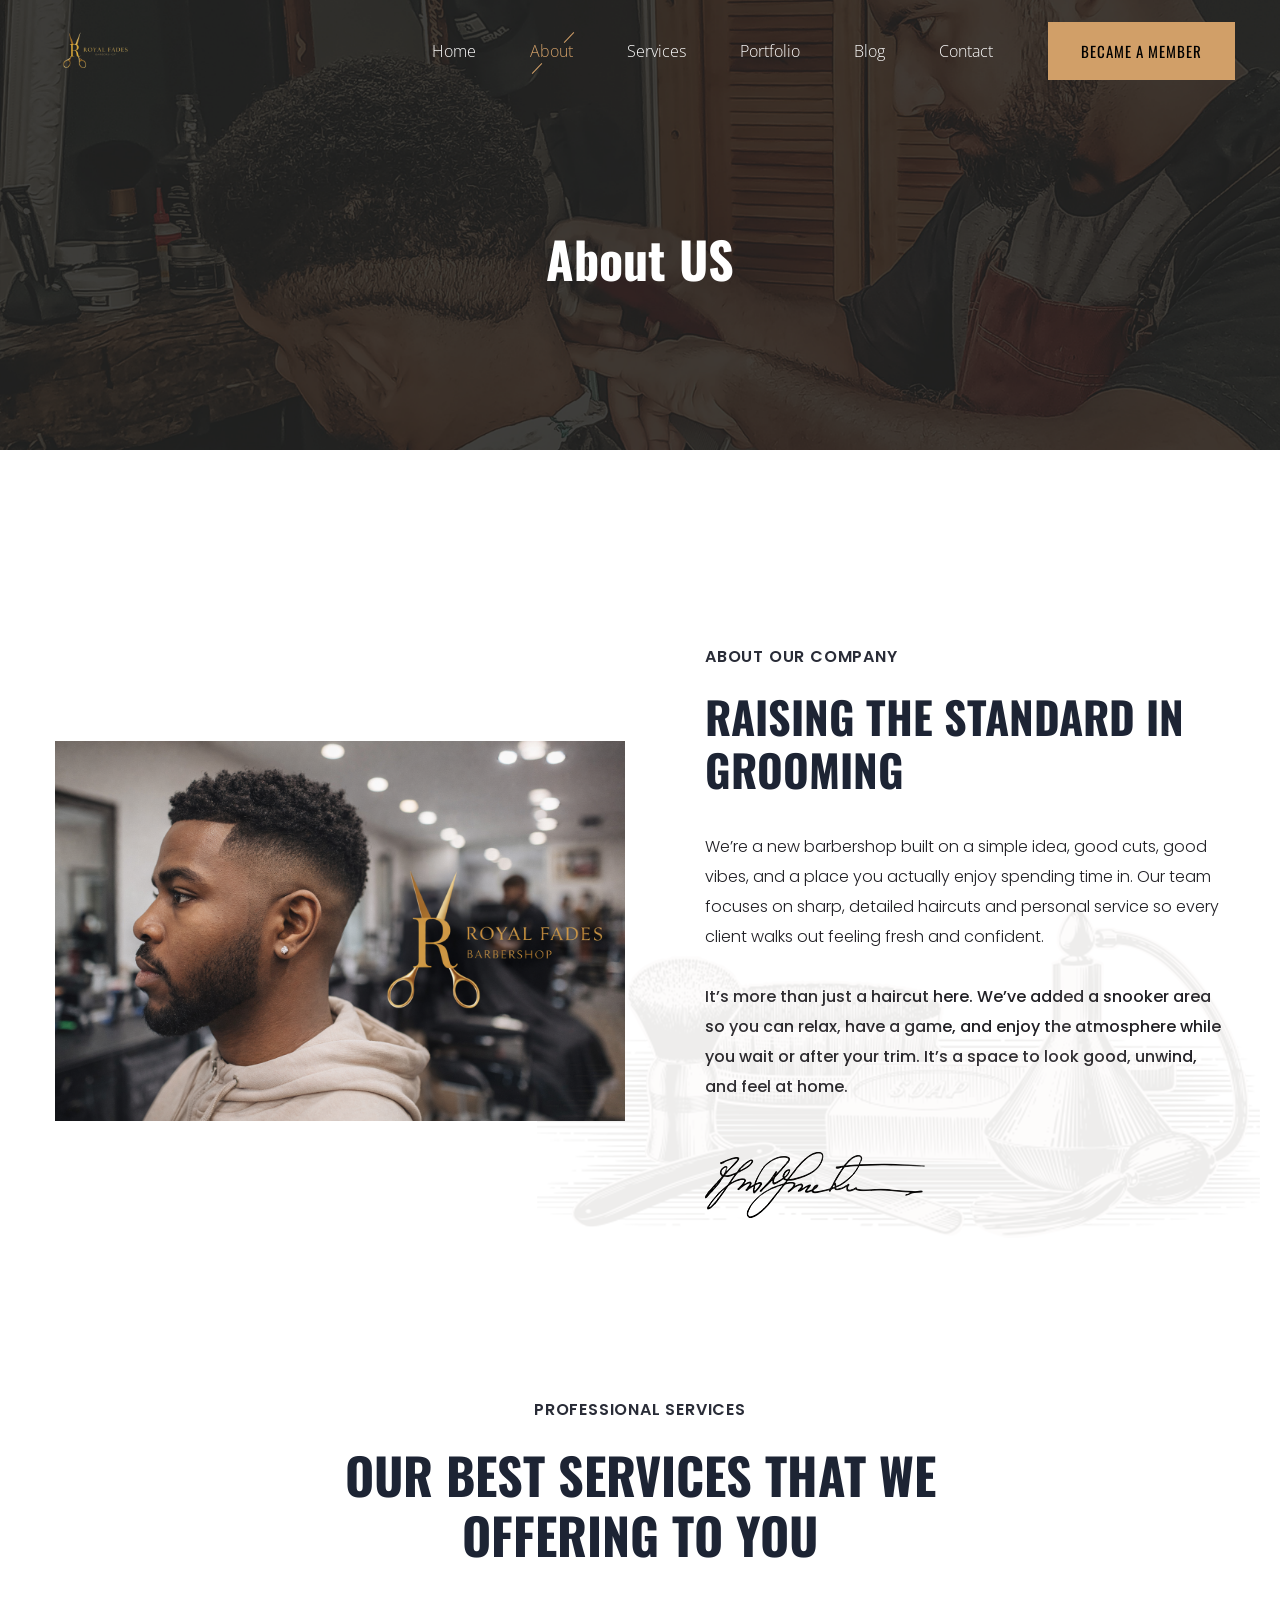
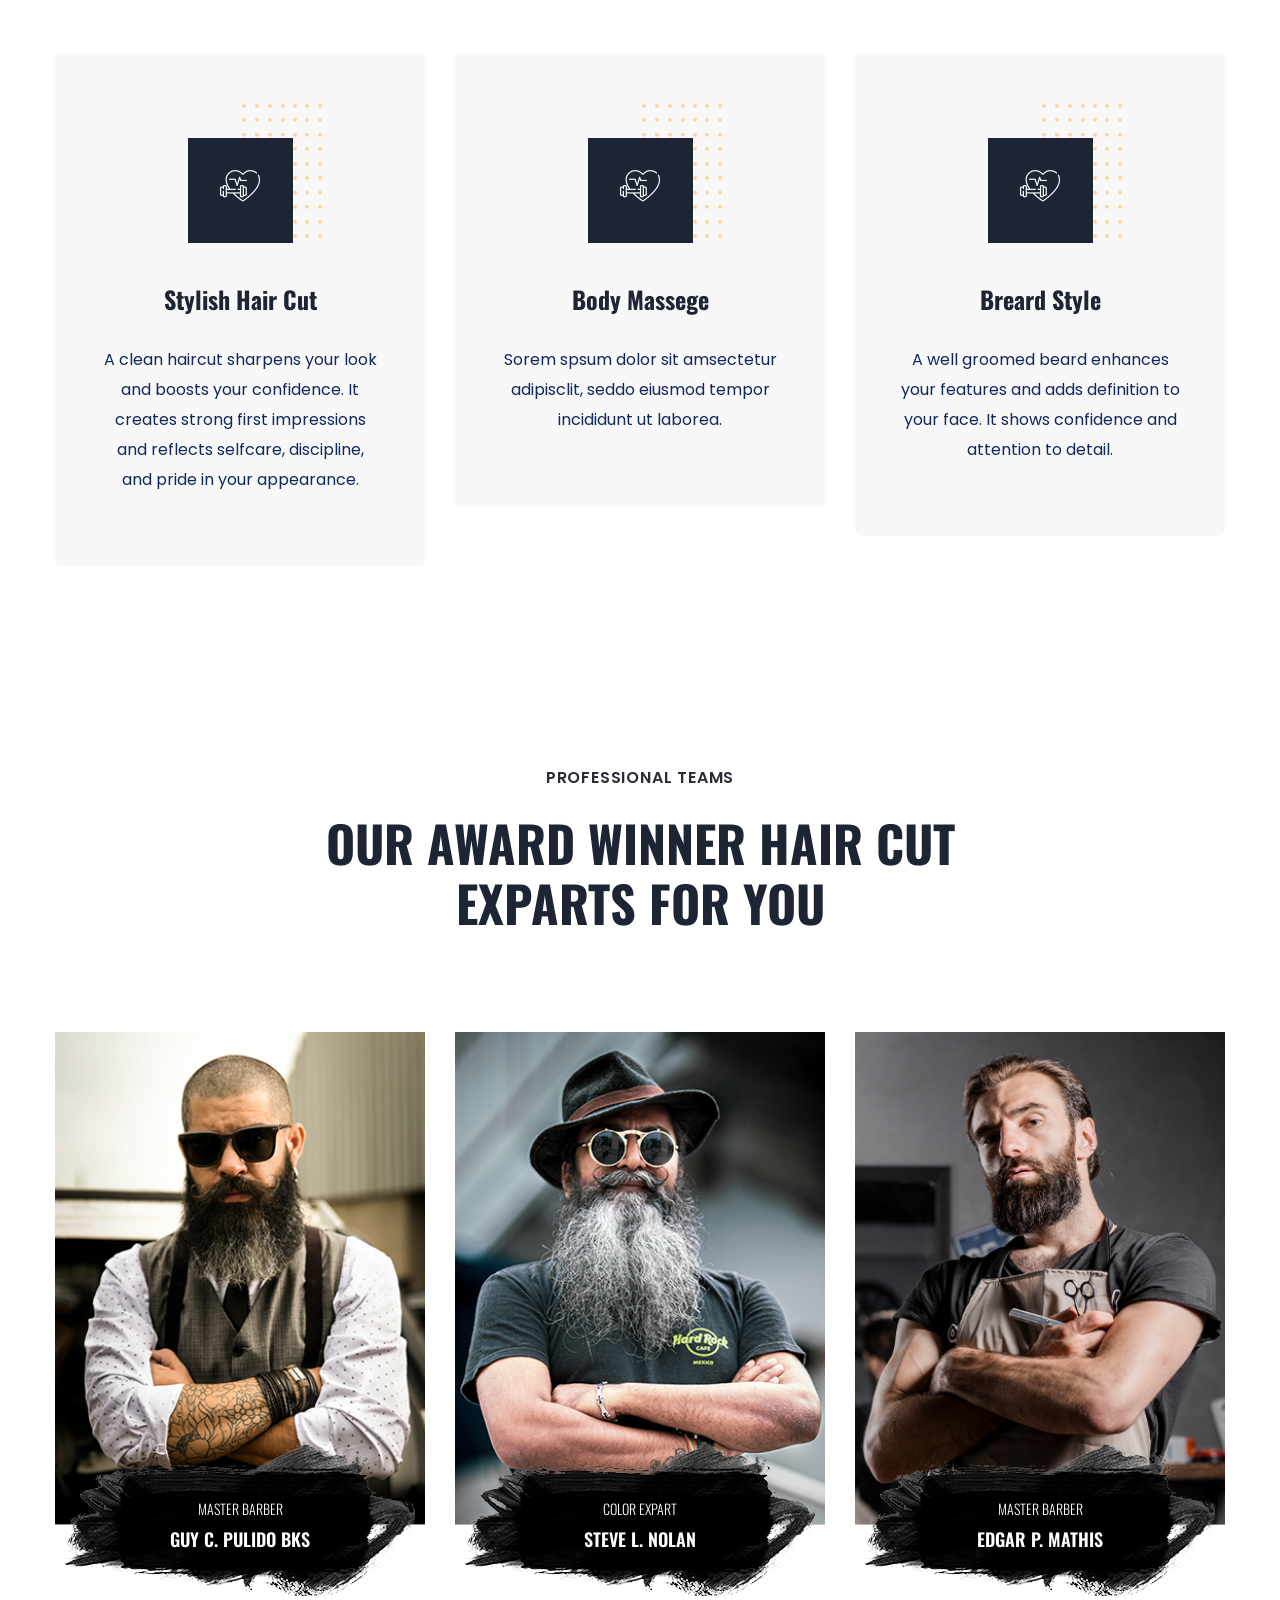
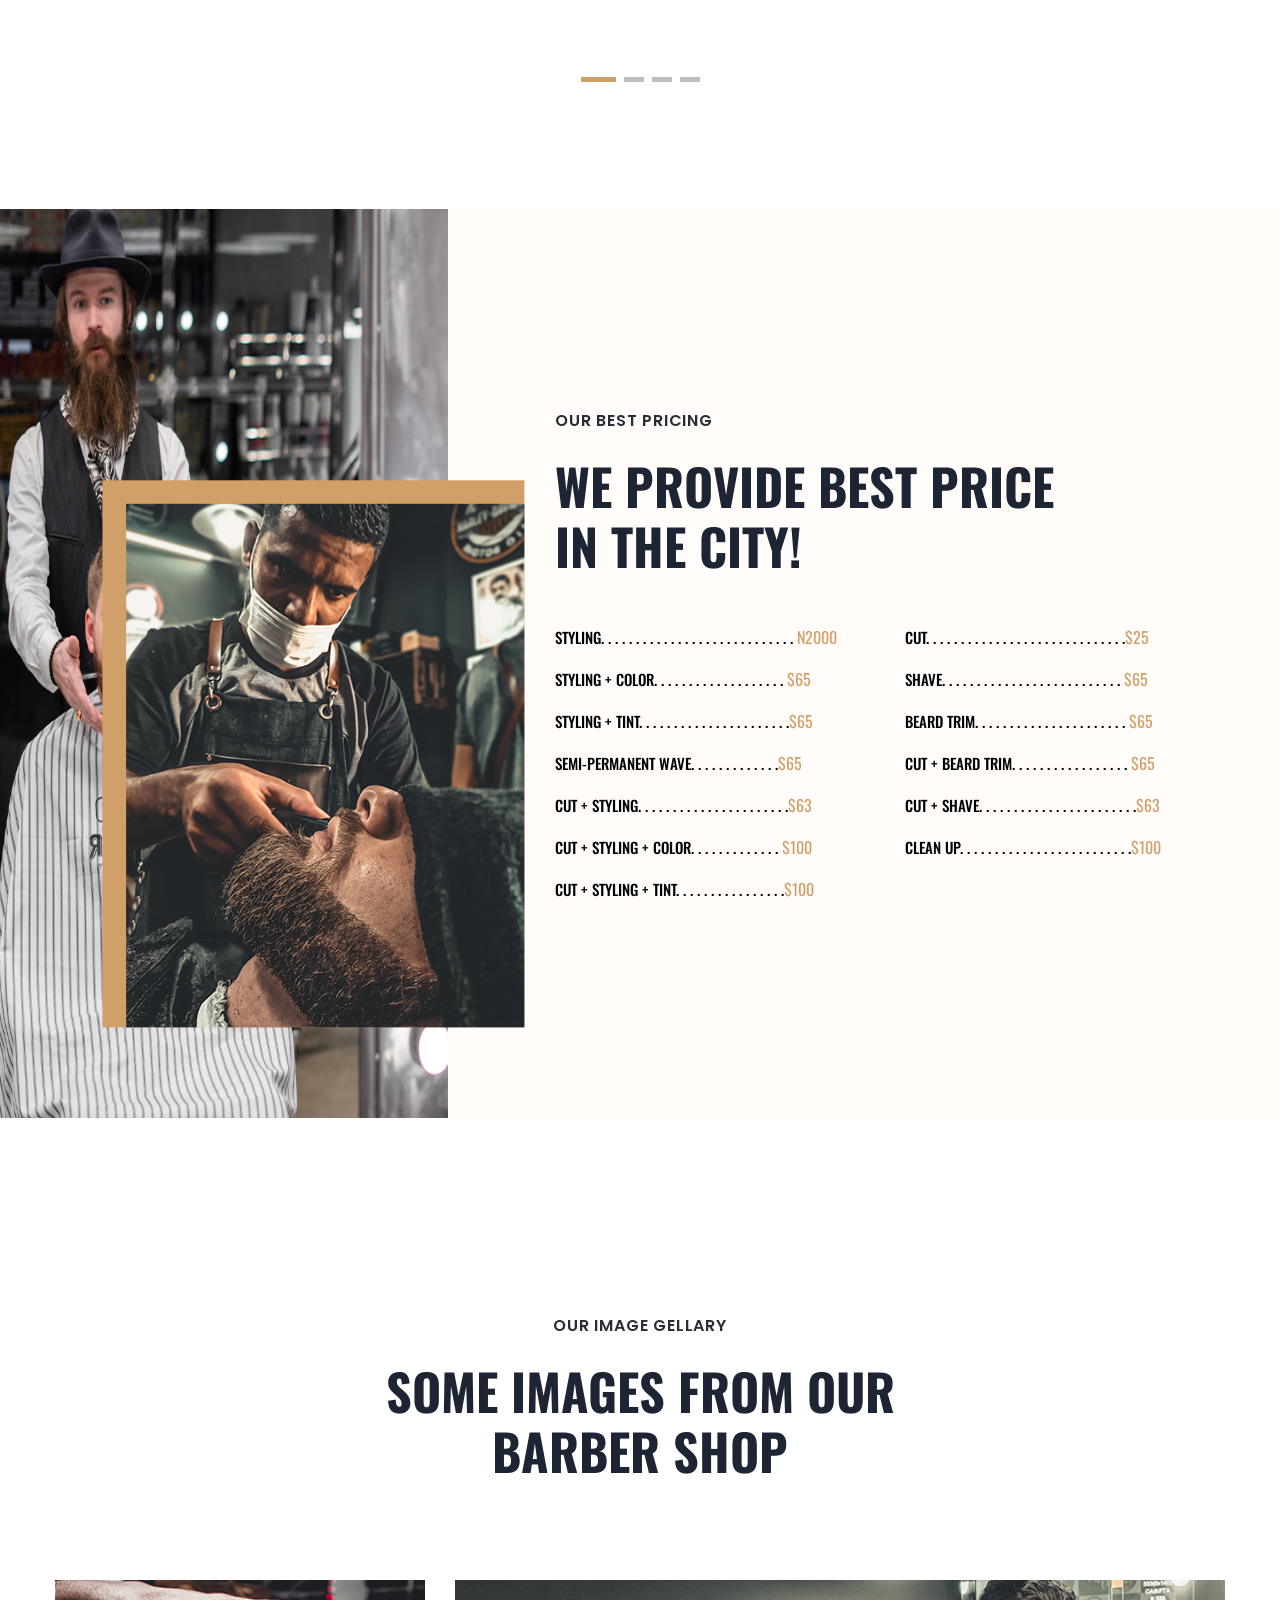
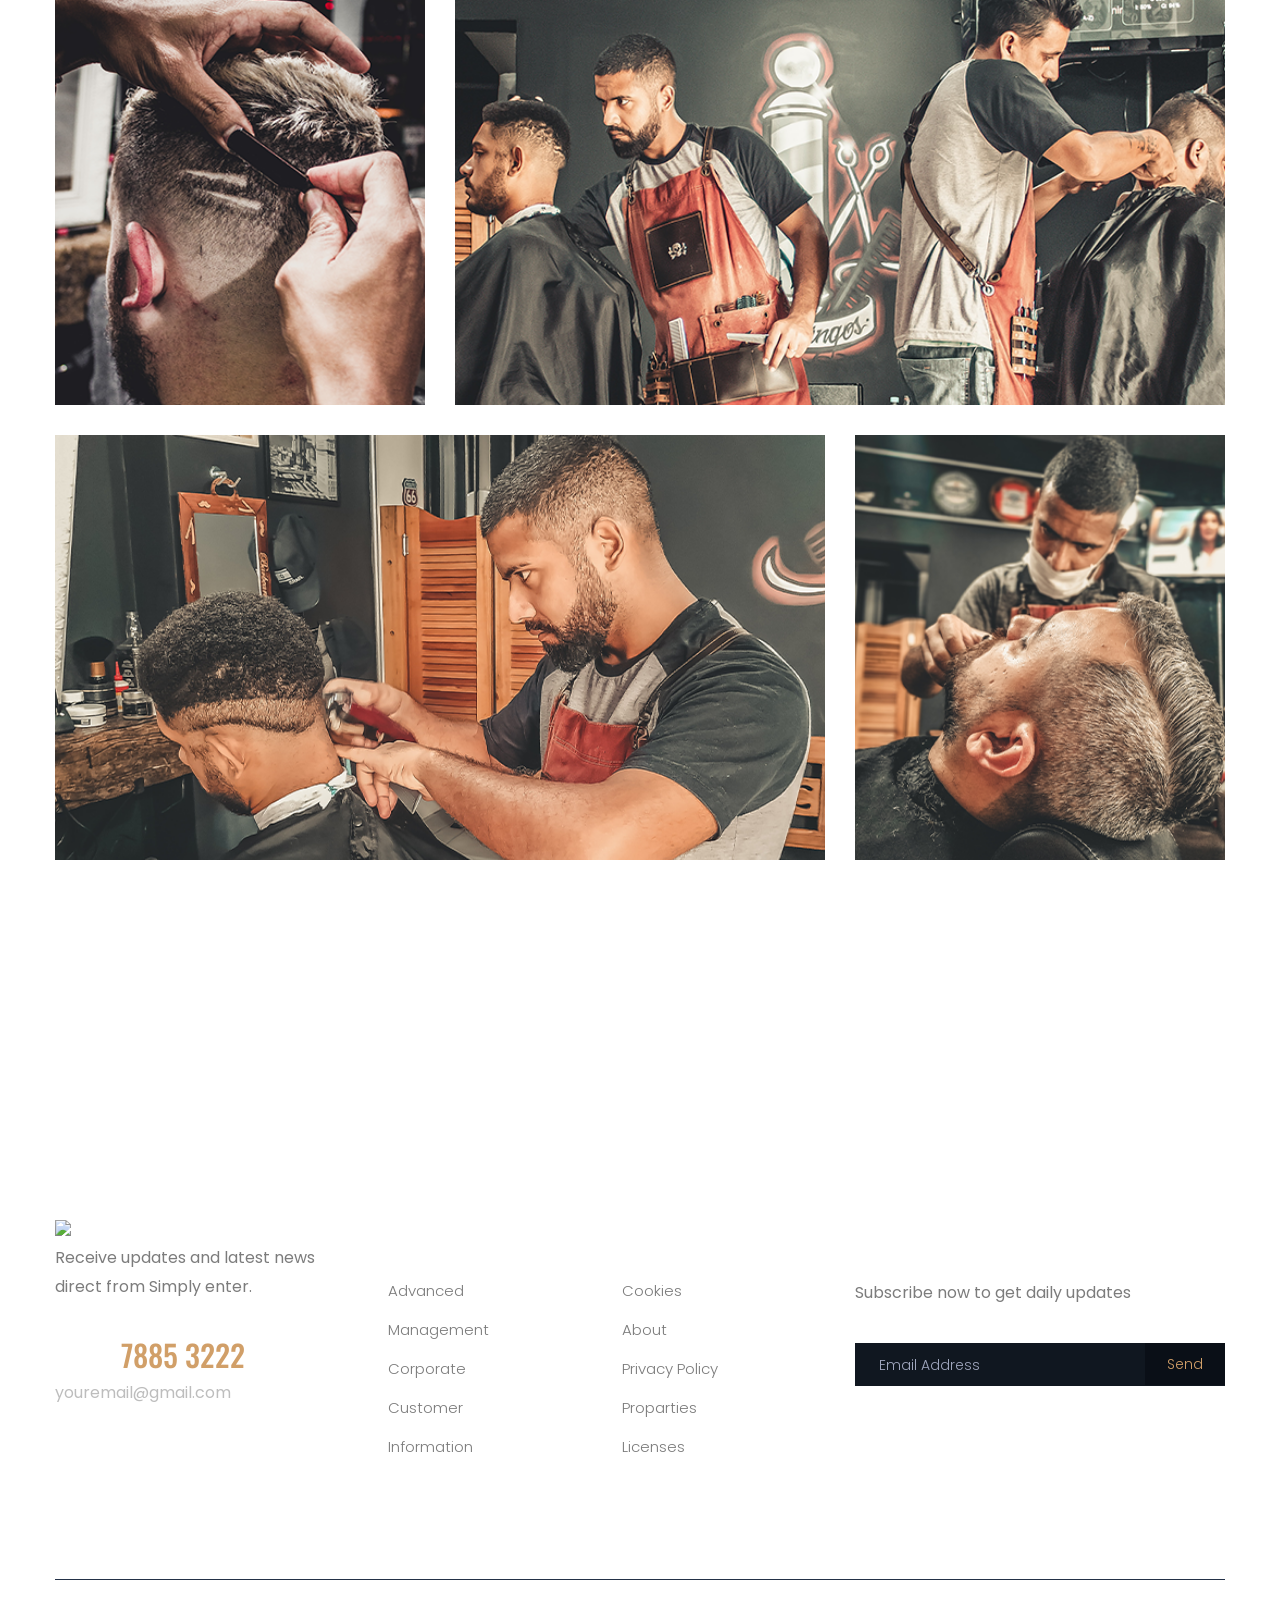
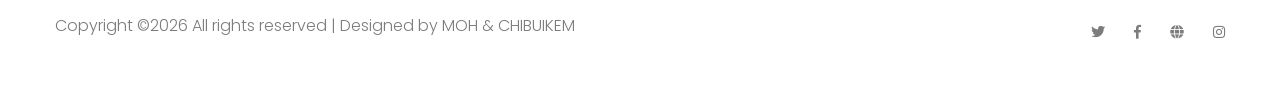
==== commit 15c4b372: "worked on the 'about our company' section" ====
--- a/about.html
+++ b/about.html
@@ -116,10 +116,10 @@
                             <!-- Section Tittle -->
                             <div class="section-tittle section-tittle3 mb-35">
                                 <span>About Our company</span>
-                                <h2>15 Years Of Experience In Hair cut!</h2>
-                            </div>
-                            <p class="mb-30 pera-bottom">Brook presents your services with flexible, convenient and cdpoe layouts. You can select your favorite layouts & elements for cular ts with unlimited ustomization possibilities. Pixel-perfreplication of the designers is intended.</p>
-                            <p class="pera-top mb-50">Brook presents your services with flexible, convefnient and ent anipurpose layouts. You can select your favorite.</p>
+                                <h2>Raising the Standard in Grooming</h2>
+                            </div>
+                            <p class="mb-30 pera-bottom">We’re a new barbershop built on a simple idea, good cuts, good vibes, and a place you actually enjoy spending time in. Our team focuses on sharp, detailed haircuts and personal service so every client walks out feeling fresh and confident.</p>
+                            <p class="pera-top mb-50">It’s more than just a haircut here. We’ve added a snooker area so you can relax, have a game, and enjoy the atmosphere while you wait or after your trim. It’s a space to look good, unwind, and feel at home.</p>
                             <img src="assets/img/gallery/signature.png" alt="">
                         </div>
                     </div>
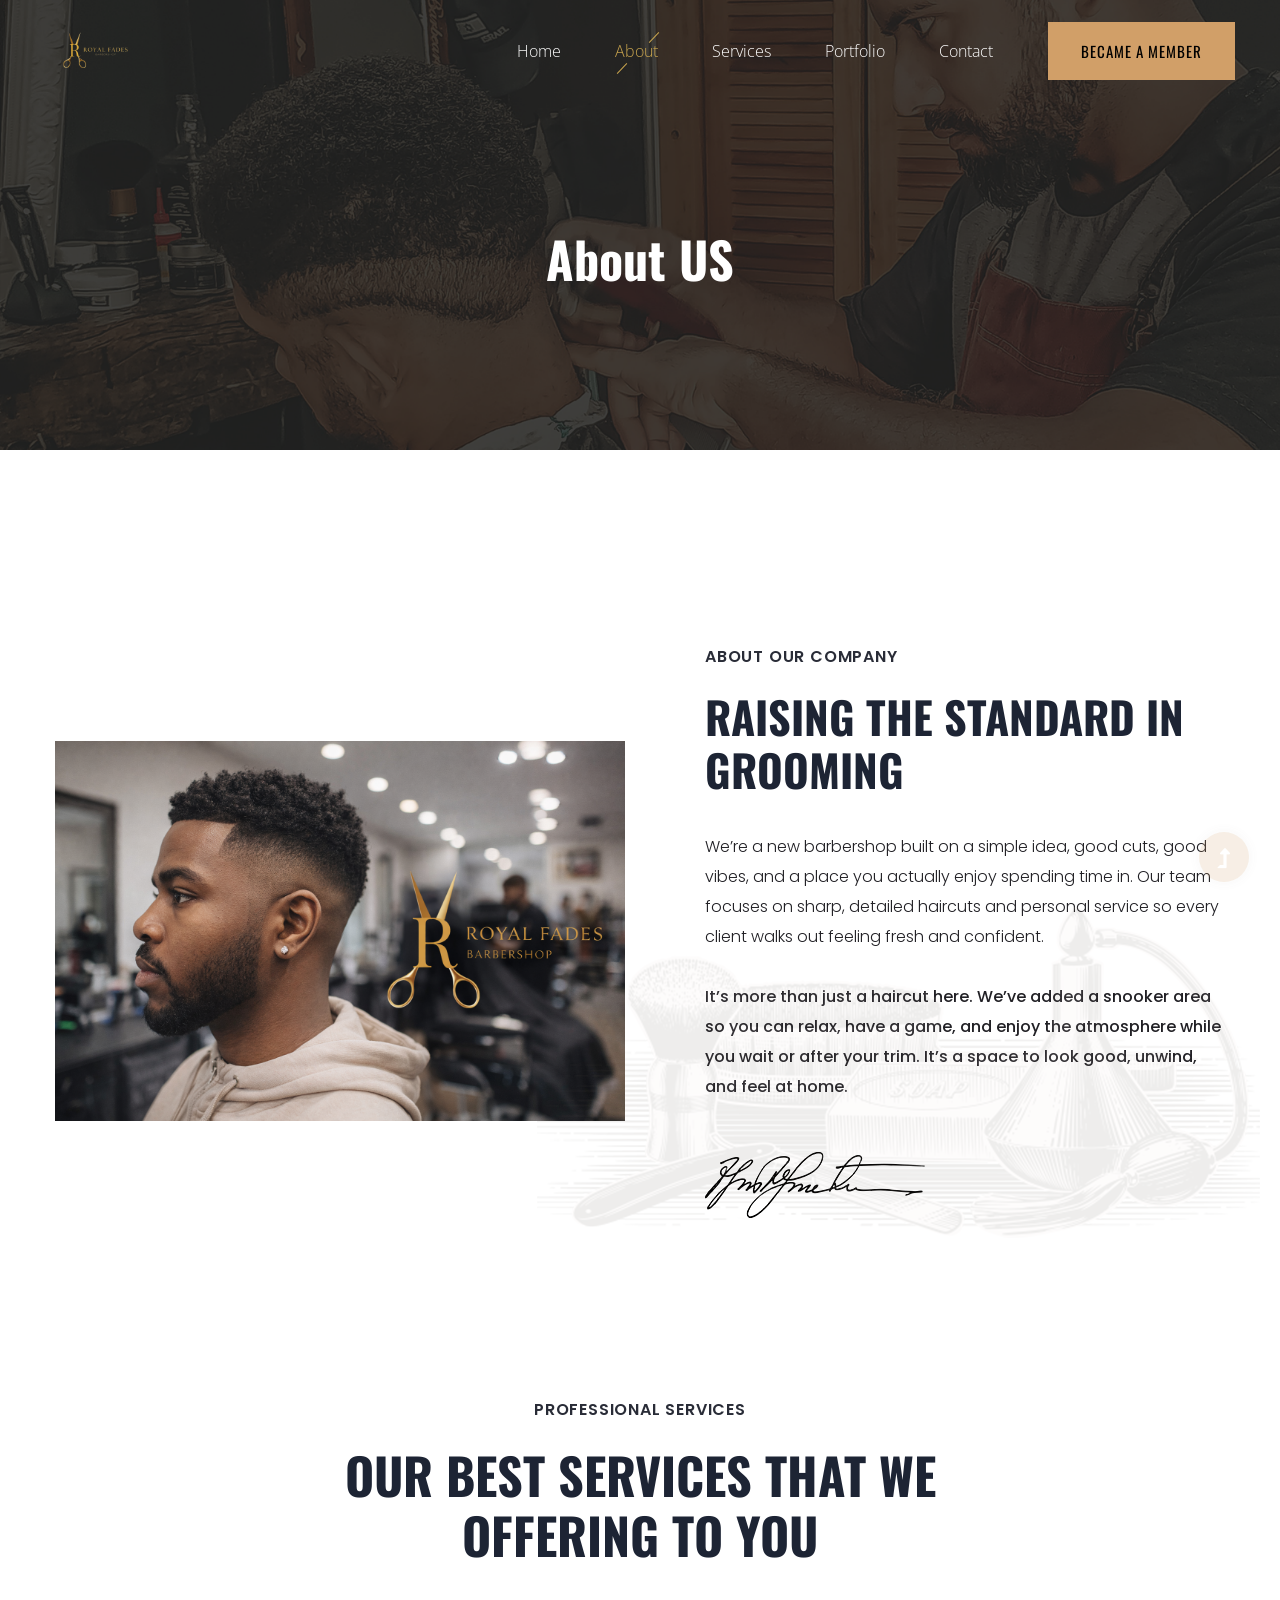
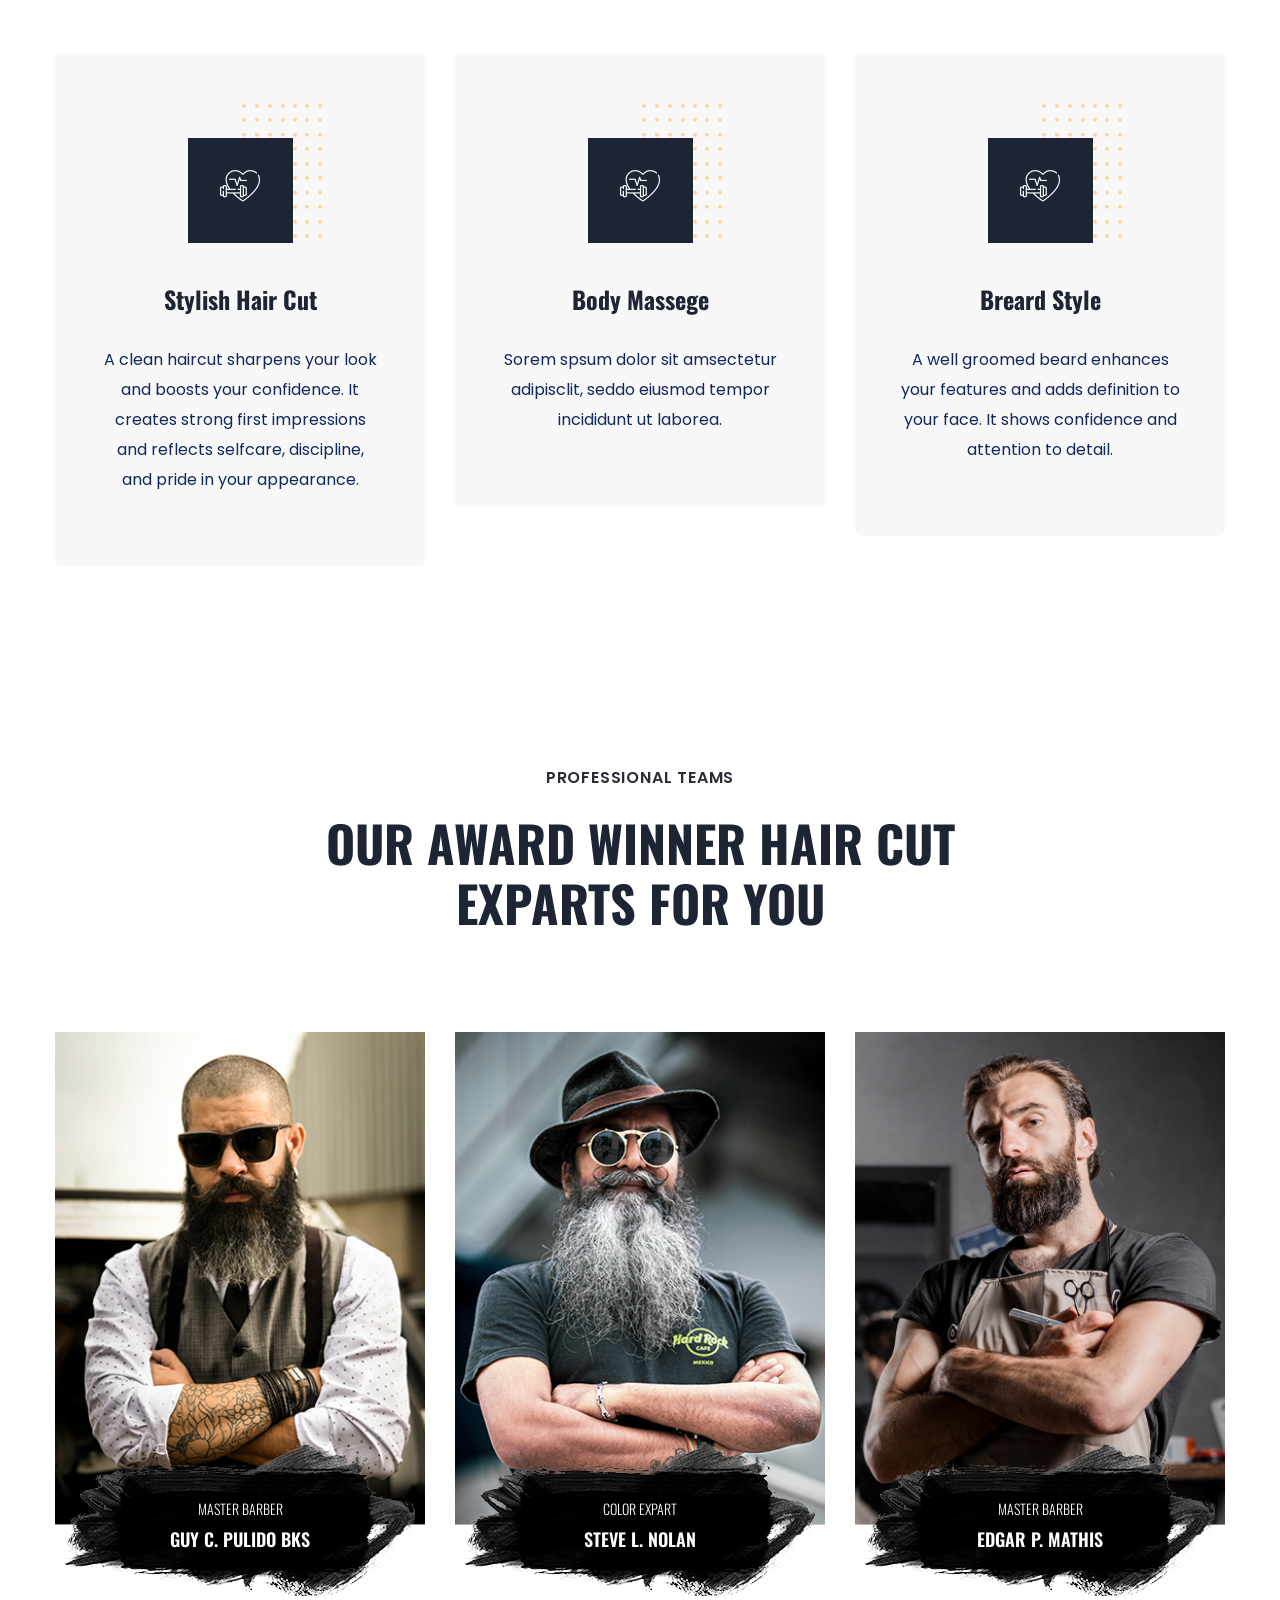
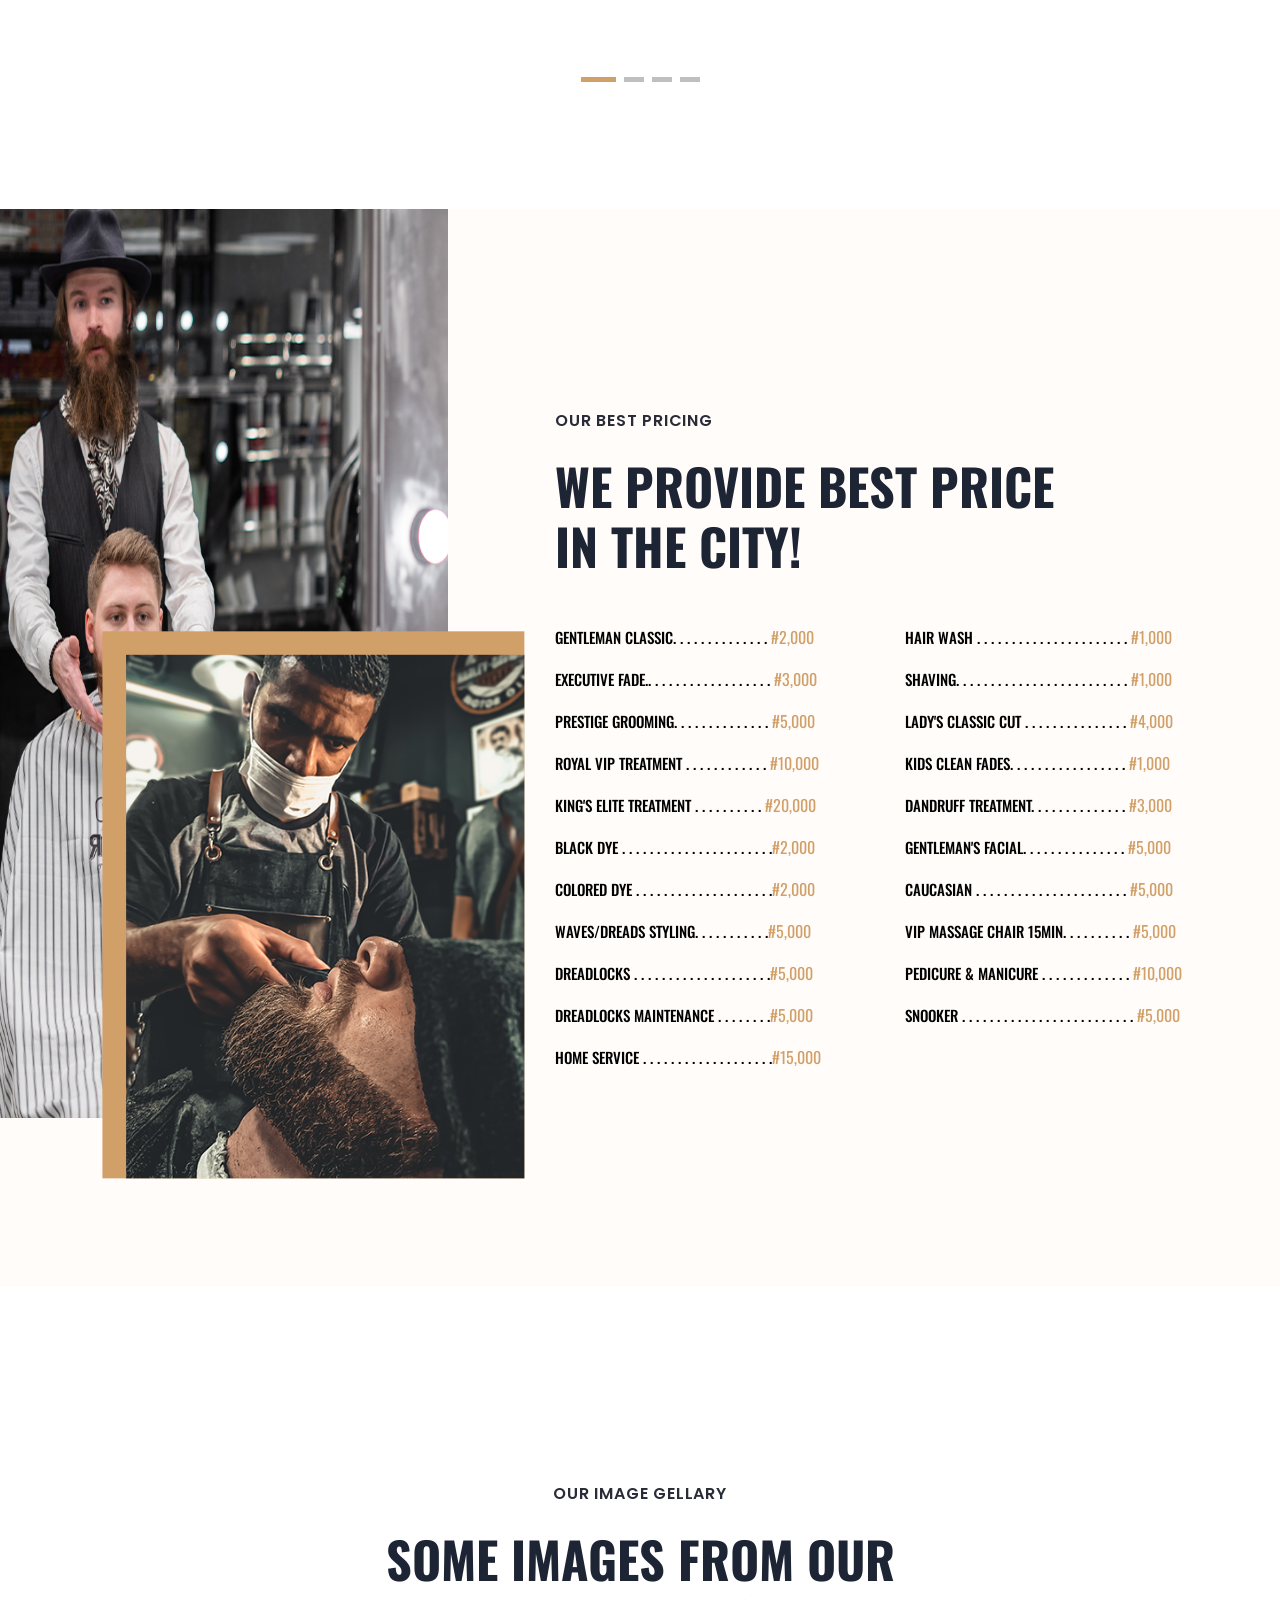
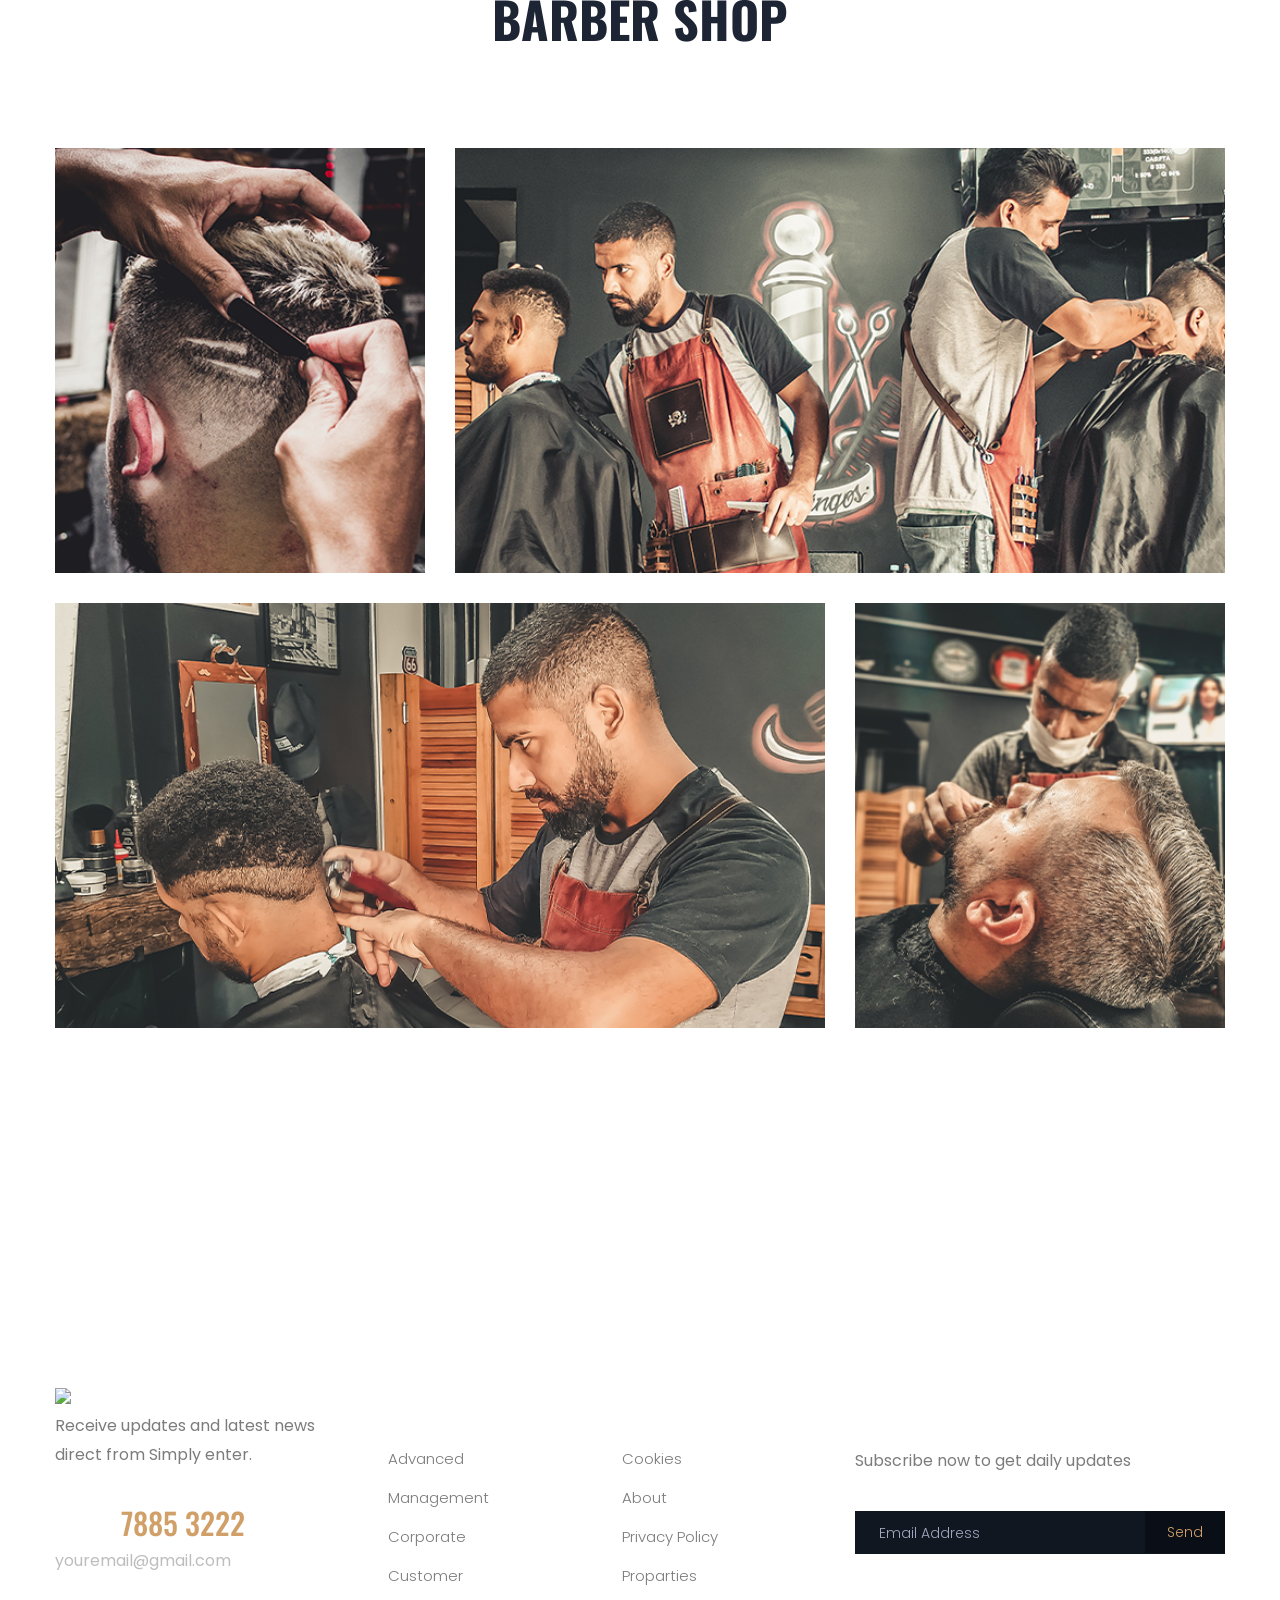
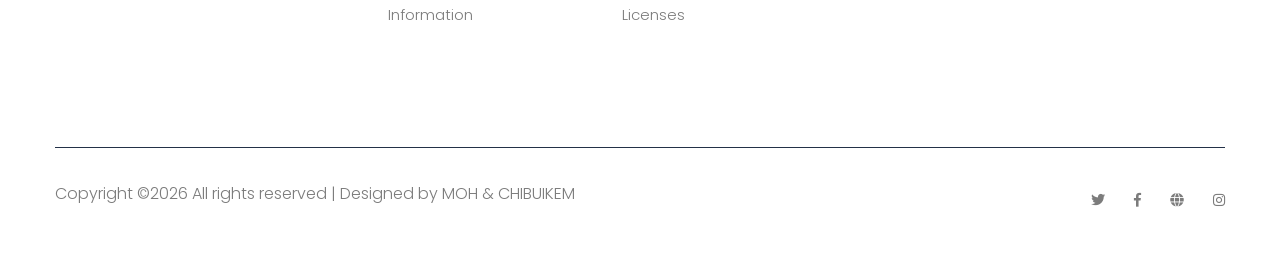
==== commit c559e99d: "finished list of services and removed the blog pages in all pages" ====
--- a/about.html
+++ b/about.html
@@ -59,10 +59,7 @@
                                             <li class="active"><a href="about.html">About</a></li>
                                             <li><a href="services.html">Services</a></li>
                                             <li><a href="portfolio.html">Portfolio</a></li>
-                                            <li><a href="blog.html">Blog</a>
                                                 <ul class="submenu">
-                                                    <li><a href="blog.html">Blog</a></li>
-                                                    <li><a href="blog_details.html">Blog Details</a></li>
                                                     <li><a href="elements.html">Element</a></li>
                                                 </ul>
                                             </li>
@@ -258,25 +255,33 @@
                             <div class="col-lg-6 col-md-6 col-sm-6">
                                 <div class="pricing-list">
                                     <ul>
-                                        <li>Styling. . . . . . . . . . . . . . . . . . . . . . . . . . . . <span>N2000</span></li>
-                                        <li>Styling + Color. . . . . . . . . . . . . . . . . . . <span>$65</span></li>
-                                        <li>Styling + Tint. . . . . . . . . . . . . . . . . . . . . .<span>$65</span></li>
-                                        <li>  Semi-permanent wave. . . . . . . . . . . . .<span>$65</span></li>
-                                        <li> Cut + Styling. . . . . . . . . . . . . . . . . . . . . .<span>$63</span></li>
-                                        <li> Cut + Styling + Color. . . . . . . . . . . . . <span>$100</span></li>
-                                        <li> Cut + Styling + Tint. . . . . . . . . . . . . . . .<span>$100</span></li>
+                                        <li>Gentleman Classic. . . . . . . . . . . . . .  <span>#2,000</span></li>
+                                        <li>Executive Fade.. . . . . . . . . . . . . . . . .  . <span>#3,000</span></li>
+                                        <li>Prestige Grooming. . . . . . . . . . . . . .  <span>#5,000</span></li>
+                                        <li> Royal Vip Treatment . . . . . . . . . . . . <span>#10,000</span></li>
+                                        <li> King'S Elite Treatment . . . . . . . . . .  <span>#20,000</span></li>
+                                        <li> Black Dye . . . . . . . . . . . . . . . . .  . . . . .<span>#2,000</span></li>
+                                        <li> Colored Dye . . . . . . . . . . . . . . .  . . . . .<span>#2,000</span></li>
+                                        <li> Waves/Dreads Styling. . . . . . . . . . .<span>#5,000</span></li>
+                                        <li> DreadLocks . . . . . . . . . . . . . . . . . . . .<span>#5,000</span></li>
+                                        <li> DreadLocks Maintenance . . . . . . . .<span>#5,000</span></li>
+                                        <li> Home Service . . . . . . . . . . . . . . . . . . .<span>#15,000</span></li>
                                     </ul>
                                 </div>
                             </div>
                             <div class="col-lg-6 col-md-6 col-sm-6">
                                 <div class="pricing-list">
                                     <ul>
-                                        <li>Cut. . . . . . . . . . . . . . . . . . . . . . . . . . . . .<span>$25</span></li>
-                                        <li>Shave. . . . . . . . . . . . . . . . . . . . . . . . . . <span>$65</span></li>
-                                        <li>Beard trim. . . . . . . . . . . . . . . . . . . . . .  <span>$65</span></li>
-                                        <li>Cut + beard trim. . . . . . . . . . . . . . . . .  <span>$65</span></li>
-                                        <li>Cut + shave. . . . . . . . . . . . . . . . . . . . . . .<span>$63</span></li>
-                                        <li>Clean up. . . . . . . . . . . . . . . . . . . . . . . . .<span>$100</span></li>
+                                        <li> Hair Wash . . . . . . . . . . . . . . . . . . . . . . <span>#1,000</span></li>
+                                        <li> Shaving. . . . . . . . . . . . . . . . . . . . . . . . . <span>#1,000</span></li>
+                                        <li> Lady's Classic Cut . . . . . . . . . . . . . . . <span>#4,000</span></li>
+                                        <li> Kids Clean Fades. . . . . . . . . . . . . . . . .  <span>#1,000</span></li>
+                                        <li> Dandruff Treatment. . . . . . . . . . . . . . <span>#3,000</span></li>
+                                        <li> Gentleman's Facial. . . . . . . . . . . . . . . <span>#5,000</span></li>
+                                        <li> Caucasian . . . . . . . . . . . . . . . . . . . . . . <span>#5,000</span></li>
+                                        <li> Vip Massage Chair 15Min. . . . . . . . . . <span>#5,000</span></li>
+                                        <li> Pedicure & Manicure . . . . . . . . . . . . . <span>#10,000</span></li>
+                                        <li> Snooker . . . . . . . . . . . . . . . . . . . . . . . . . <span>#5,000</span></li>
                                     </ul>
                                 </div>
                             </div>
--- a/assets/css/style.css
+++ b/assets/css/style.css
@@ -1 +1,155 @@
-@import url("https://fonts.googleapis.com/css2?family=Open+Sans:wght@400;600;700&family=Oswald:wght@300;400;500;600;700&family=Poppins:wght@300;400;500;600&display=swap");.white-bg{background:#ffffff}.gray-bg{background:#f5f5f5}.gray-bg{background:#f7f7fd}.white-bg{background:#fff}.black-bg{background:#16161a}.theme-bg{background:#d19f68}.brand-bg{background:#f1f4fa}.testimonial-bg{background:#f9fafc}.white-color{color:#fff}.black-color{color:#16161a}.theme-color{color:#d19f68}.boxed-btn{background:#fff;color:#d19f68 !important;display:inline-block;padding:18px 44px;font-family:"Oswald",sans-serif;font-size:14px;font-weight:400;border:0;border:1px solid #d19f68;letter-spacing:3px;text-align:center;color:#d19f68;text-transform:uppercase;cursor:pointer}.boxed-btn:hover{background:#d19f68;color:#fff !important;border:1px solid #d19f68}.boxed-btn:focus{outline:none}.boxed-btn.large-width{width:220px}[data-overlay]{position:relative;background-size:cover;background-repeat:no-repeat;background-position:center center}[data-overlay]::before{position:absolute;left:0;top:0;right:0;bottom:0;content:""}[data-opacity="1"]::before{opacity:0.1}[data-opacity="2"]::before{opacity:0.2}[data-opacity="3"]::before{opacity:0.3}[data-opacity="4"]::before{opacity:0.4}[data-opacity="5"]::before{opacity:0.5}[data-opacity="6"]::before{opacity:0.6}[data-opacity="7"]::before{opacity:0.7}[data-opacity="8"]::before{opacity:0.8}[data-opacity="9"]::before{opacity:0.9}body{font-family:"Poppins",sans-serif;font-weight:normal;font-style:normal;font-size:16px}h1,h2,h3,h4,h5,h6{font-family:"Oswald",sans-serif;color:#1d2434;margin-top:0px;font-style:normal;font-weight:500;text-transform:normal}p{font-family:"Poppins",sans-serif;color:#10285d;font-size:16px;line-height:30px;margin-bottom:15px;font-weight:normal}.bg-img-1{background-image:url(../img/slider/slider-img-1.jpg)}.bg-img-2{background-image:url(../img/background-img/bg-img-2.jpg)}.cta-bg-1{background-image:url(../img/background-img/bg-img-3.jpg)}.img{max-width:100%;-webkit-transition:.3s;-moz-transition:.3s;-o-transition:.3s;transition:.3s}.f-left{float:left}.f-right{float:right}.fix{overflow:hidden}.clear{clear:both}a,.button{-webkit-transition:.3s;-moz-transition:.3s;-o-transition:.3s;transition:.3s}a:focus,.button:focus{text-decoration:none;outline:none}a{color:#635c5c}a:hover{color:#fff}a:focus,a:hover,.portfolio-cat a:hover,.footer -menu li a:hover{text-decoration:none}a,button{color:#fff;outline:medium none}button:focus,input:focus,input:focus,textarea,textarea:focus{outline:0}.uppercase{text-transform:uppercase}input:focus::-moz-placeholder{opacity:0;-webkit-transition:.4s;-o-transition:.4s;transition:.4s}.capitalize{text-transform:capitalize}h1 a,h2 a,h3 a,h4 a,h5 a,h6 a{color:inherit}ul{margin:0px;padding:0px}li{list-style:none}hr{border-bottom:1px solid #eceff8;border-top:0 none;margin:30px 0;padding:0}.theme-overlay{position:relative}.theme-overlay::before{background:#1696e7 none repeat scroll 0 0;content:"";height:100%;left:0;opacity:0.6;position:absolute;top:0;width:100%}.overlay2{position:relative;z-index:0}.overlay2::before{position:absolute;content:"";top:0;left:0;width:100%;height:100%;z-index:-1}.overlay2{position:relative;z-index:0}.overlay2::before{position:absolute;content:"";background-color:#2E2200;top:0;left:0;width:100%;height:100%;z-index:-1;opacity:0.5}.section-padding{padding-top:120px;padding-bottom:120px}.separator{border-top:1px solid #f2f2f2}.mb-90{margin-bottom:90px}@media (max-width: 767px){.mb-90{margin-bottom:30px}}@media (min-width: 768px) and (max-width: 991px){.mb-90{margin-bottom:45px}}.owl-carousel .owl-nav div{background:rgba(255,255,255,0.8) none repeat scroll 0 0;height:40px;left:20px;line-height:40px;font-size:22px;color:#646464;opacity:1;visibility:visible;position:absolute;text-align:center;top:50%;transform:translateY(-50%);transition:all 0.3s ease 0s;width:40px}.owl-carousel .owl-nav div.owl-next{left:auto;right:-30px}.owl-carousel .owl-nav div.owl-next i{position:relative;right:0;top:1px}.owl-carousel .owl-nav div.owl-prev i{position:relative;right:1px;top:0px}.owl-carousel:hover .owl-nav div{opacity:1;visibility:visible}.owl-carousel:hover .owl-nav div:hover{color:#fff;background:#ff3500}.btn{background:#d19f68;font-family:"Oswald",sans-serif;text-transform:uppercase;padding:27px 44px;color:#000000;cursor:pointer;display:inline-block;font-size:15px;font-weight:400;border-radius:0px;line-height:1;-moz-user-select:none;letter-spacing:1px;line-height:0;margin-bottom:0;margin:10px;cursor:pointer;transition:color 0.4s linear;position:relative;z-index:1;border:0;overflow:hidden;margin:0}.btn::before{content:"";position:absolute;left:0;top:0;width:101%;height:101%;background:#af804d;z-index:1;border-radius:5px;transition:transform 0.5s;transition-timing-function:ease;transform-origin:0 0;transition-timing-function:cubic-bezier(0.5, 1.6, 0.4, 0.7);transform:scaleX(0);border-radius:0px}.btn:hover::before{transform:scaleX(1);color:#fff !important;z-index:-1}.btn:hover{background-position:right}.btn.focus,.btn:focus{outline:0;box-shadow:none}.about-btn{padding:19px 97px 19px 20px}.header-btn{padding:29px 33px}.hero-btn{padding:32px 41px}.white-btn{padding:30px 39px;background:#fff;color:#331391 !important}.black-btn{padding:14px 35px;background:#000}.black-btn::before{background:#331391}.submit-btn2{background:#ec5b53;width:100%;height:60px;padding:10px 20px;border:0;color:#fff;text-transform:capitalize;cursor:pointer;font-size:16px;border-radius:0px}.white-btn{background:#fff;color:#000}.white-btn::before{background:#000;color:#fff}.border-btn{border:1px solid #ff5600;color:#464d65;background:none;border-radius:5px;text-transform:capitalize;padding:19px 47px;-moz-user-select:none;cursor:pointer;display:inline-block;font-size:14px;font-weight:500;letter-spacing:1px;margin-bottom:0;position:relative;transition:color 0.4s linear;position:relative;overflow:hidden;margin:0}@media (max-width: 575px){.border-btn{display:none}}.border-btn::before{border:1px solid transparent;content:"";position:absolute;left:0;top:0;width:101%;height:101%;background:#d19f68;z-index:-1;transition:transform 0.5s;transition-timing-function:ease;transform-origin:0 0;transition-timing-function:cubic-bezier(0.5, 1.6, 0.4, 0.7);transform:scaleY(0);border-radius:0}.border-btn:hover::before{transform:scaleY(1);border:1px solid transparent}.breadcrumb>.active{color:#888}#scrollUp,#back-top{background:#d19f68;height:50px;width:50px;right:31px;bottom:18px;position:fixed;color:#fff;font-size:20px;text-align:center;border-radius:50%;line-height:48px;border:2px solid transparent;box-shadow:0 0 10px 3px rgba(108,98,98,0.2)}@media (max-width: 575px){#scrollUp,#back-top{right:16px}}#scrollUp a i,#back-top a i{display:block;line-height:50px}#scrollUp:hover{color:#fff}.sticky-bar{left:0;margin:auto;position:fixed;top:0;width:100%;-webkit-box-shadow:0 10px 15px rgba(25,25,25,0.1);box-shadow:0 10px 15px rgba(25,25,25,0.1);z-index:9999;-webkit-animation:300ms ease-in-out 0s normal none 1 running fadeInDown;animation:300ms ease-in-out 0s normal none 1 running fadeInDown;-webkit-box-shadow:0 10px 15px rgba(25,25,25,0.1);background:#fff}.mt-5{margin-top:5px}.mt-10{margin-top:10px}.mt-15{margin-top:15px}.mt-20{margin-top:20px}.mt-25{margin-top:25px}.mt-30{margin-top:30px}.mt-35{margin-top:35px}.mt-40{margin-top:40px}.mt-45{margin-top:45px}.mt-50{margin-top:50px}.mt-55{margin-top:55px}.mt-60{margin-top:60px}.mt-65{margin-top:65px}.mt-70{margin-top:70px}.mt-75{margin-top:75px}.mt-80{margin-top:80px}.mt-85{margin-top:85px}.mt-90{margin-top:90px}.mt-95{margin-top:95px}.mt-100{margin-top:100px}.mt-105{margin-top:105px}.mt-110{margin-top:110px}.mt-115{margin-top:115px}.mt-120{margin-top:120px}.mt-125{margin-top:125px}.mt-130{margin-top:130px}.mt-135{margin-top:135px}.mt-140{margin-top:140px}.mt-145{margin-top:145px}.mt-150{margin-top:150px}.mt-155{margin-top:155px}.mt-160{margin-top:160px}.mt-165{margin-top:165px}.mt-170{margin-top:170px}.mt-175{margin-top:175px}.mt-180{margin-top:180px}.mt-185{margin-top:185px}.mt-190{margin-top:190px}.mt-195{margin-top:195px}.mt-200{margin-top:200px}.mb-5{margin-bottom:5px}.mb-10{margin-bottom:10px}.mb-15{margin-bottom:15px}.mb-20{margin-bottom:20px}.mb-25{margin-bottom:25px}.mb-30{margin-bottom:30px}.mb-35{margin-bottom:35px}.mb-40{margin-bottom:40px}.mb-45{margin-bottom:45px}.mb-50{margin-bottom:50px}.mb-55{margin-bottom:55px}.mb-60{margin-bottom:60px}.mb-65{margin-bottom:65px}.mb-70{margin-bottom:70px}.mb-75{margin-bottom:75px}.mb-80{margin-bottom:80px}.mb-85{margin-bottom:85px}.mb-90{margin-bottom:90px}.mb-95{margin-bottom:95px}.mb-100{margin-bottom:100px}.mb-105{margin-bottom:105px}.mb-110{margin-bottom:110px}.mb-115{margin-bottom:115px}.mb-120{margin-bottom:120px}.mb-125{margin-bottom:125px}.mb-130{margin-bottom:130px}.mb-135{margin-bottom:135px}.mb-140{margin-bottom:140px}.mb-145{margin-bottom:145px}.mb-150{margin-bottom:150px}.mb-155{margin-bottom:155px}.mb-160{margin-bottom:160px}.mb-165{margin-bottom:165px}.mb-170{margin-bottom:170px}.mb-175{margin-bottom:175px}.mb-180{margin-bottom:180px}.mb-185{margin-bottom:185px}.mb-190{margin-bottom:190px}.mb-195{margin-bottom:195px}.mb-200{margin-bottom:200px}.ml-5{margin-left:5px}.ml-10{margin-left:10px}.ml-15{margin-left:15px}.ml-20{margin-left:20px}.ml-25{margin-left:25px}.ml-30{margin-left:30px}.ml-35{margin-left:35px}.ml-40{margin-left:40px}.ml-45{margin-left:45px}.ml-50{margin-left:50px}.ml-55{margin-left:55px}.ml-60{margin-left:60px}.ml-65{margin-left:65px}.ml-70{margin-left:70px}.ml-75{margin-left:75px}.ml-80{margin-left:80px}.ml-85{margin-left:85px}.ml-90{margin-left:90px}.ml-95{margin-left:95px}.ml-100{margin-left:100px}.ml-105{margin-left:105px}.ml-110{margin-left:110px}.ml-115{margin-left:115px}.ml-120{margin-left:120px}.ml-125{margin-left:125px}.ml-130{margin-left:130px}.ml-135{margin-left:135px}.ml-140{margin-left:140px}.ml-145{margin-left:145px}.ml-150{margin-left:150px}.ml-155{margin-left:155px}.ml-160{margin-left:160px}.ml-165{margin-left:165px}.ml-170{margin-left:170px}.ml-175{margin-left:175px}.ml-180{margin-left:180px}.ml-185{margin-left:185px}.ml-190{margin-left:190px}.ml-195{margin-left:195px}.ml-200{margin-left:200px}.mr-5{margin-right:5px}.mr-10{margin-right:10px}.mr-15{margin-right:15px}.mr-20{margin-right:20px}.mr-25{margin-right:25px}.mr-30{margin-right:30px}.mr-35{margin-right:35px}.mr-40{margin-right:40px}.mr-45{margin-right:45px}.mr-50{margin-right:50px}.mr-55{margin-right:55px}.mr-60{margin-right:60px}.mr-65{margin-right:65px}.mr-70{margin-right:70px}.mr-75{margin-right:75px}.mr-80{margin-right:80px}.mr-85{margin-right:85px}.mr-90{margin-right:90px}.mr-95{margin-right:95px}.mr-100{margin-right:100px}.mr-105{margin-right:105px}.mr-110{margin-right:110px}.mr-115{margin-right:115px}.mr-120{margin-right:120px}.mr-125{margin-right:125px}.mr-130{margin-right:130px}.mr-135{margin-right:135px}.mr-140{margin-right:140px}.mr-145{margin-right:145px}.mr-150{margin-right:150px}.mr-155{margin-right:155px}.mr-160{margin-right:160px}.mr-165{margin-right:165px}.mr-170{margin-right:170px}.mr-175{margin-right:175px}.mr-180{margin-right:180px}.mr-185{margin-right:185px}.mr-190{margin-right:190px}.mr-195{margin-right:195px}.mr-200{margin-right:200px}.pt-5{padding-top:5px}.pt-10{padding-top:10px}.pt-15{padding-top:15px}.pt-20{padding-top:20px}.pt-25{padding-top:25px}.pt-30{padding-top:30px}.pt-35{padding-top:35px}.pt-40{padding-top:40px}.pt-45{padding-top:45px}.pt-50{padding-top:50px}.pt-55{padding-top:55px}.pt-60{padding-top:60px}.pt-65{padding-top:65px}.pt-70{padding-top:70px}.pt-75{padding-top:75px}.pt-80{padding-top:80px}.pt-85{padding-top:85px}.pt-90{padding-top:90px}.pt-95{padding-top:95px}.pt-100{padding-top:100px}.pt-105{padding-top:105px}.pt-110{padding-top:110px}.pt-115{padding-top:115px}.pt-120{padding-top:120px}.pt-125{padding-top:125px}.pt-130{padding-top:130px}.pt-135{padding-top:135px}.pt-140{padding-top:140px}.pt-145{padding-top:145px}.pt-150{padding-top:150px}.pt-155{padding-top:155px}.pt-160{padding-top:160px}.pt-165{padding-top:165px}.pt-170{padding-top:170px}.pt-175{padding-top:175px}.pt-180{padding-top:180px}.pt-185{padding-top:185px}.pt-190{padding-top:190px}.pt-195{padding-top:195px}.pt-200{padding-top:200px}.pt-260{padding-top:260px}.pb-5{padding-bottom:5px}.pb-10{padding-bottom:10px}.pb-15{padding-bottom:15px}.pb-20{padding-bottom:20px}.pb-25{padding-bottom:25px}.pb-30{padding-bottom:30px}.pb-35{padding-bottom:35px}.pb-40{padding-bottom:40px}.pb-45{padding-bottom:45px}.pb-50{padding-bottom:50px}.pb-55{padding-bottom:55px}.pb-60{padding-bottom:60px}.pb-65{padding-bottom:65px}.pb-70{padding-bottom:70px}.pb-75{padding-bottom:75px}.pb-80{padding-bottom:80px}.pb-85{padding-bottom:85px}.pb-90{padding-bottom:90px}.pb-95{padding-bottom:95px}.pb-100{padding-bottom:100px}.pb-105{padding-bottom:105px}.pb-110{padding-bottom:110px}.pb-115{padding-bottom:115px}.pb-120{padding-bottom:120px}.pb-125{padding-bottom:125px}.pb-130{padding-bottom:130px}.pb-135{padding-bottom:135px}.pb-140{padding-bottom:140px}.pb-145{padding-bottom:145px}.pb-150{padding-bottom:150px}.pb-155{padding-bottom:155px}.pb-160{padding-bottom:160px}.pb-165{padding-bottom:165px}.pb-170{padding-bottom:170px}.pb-175{padding-bottom:175px}.pb-180{padding-bottom:180px}.pb-185{padding-bottom:185px}.pb-190{padding-bottom:190px}.pb-195{padding-bottom:195px}.pb-200{padding-bottom:200px}.pl-5{padding-left:5px}.pl-10{padding-left:10px}.pl-15{padding-left:15px}.pl-20{padding-left:20px}.pl-25{padding-left:25px}.pl-30{padding-left:30px}.pl-35{padding-left:35px}.pl-40{padding-left:40px}.pl-45{padding-left:45px}.pl-50{padding-left:50px}.pl-55{padding-left:55px}.pl-60{padding-left:60px}.pl-65{padding-left:65px}.pl-70{padding-left:70px}.pl-75{padding-left:75px}.pl-80{padding-left:80px}.pl-85{padding-left:85px}.pl-90{padding-left:90px}.pl-95{padding-left:95px}.pl-100{padding-left:100px}.pl-105{padding-left:105px}.pl-110{padding-left:110px}.pl-115{padding-left:115px}.pl-120{padding-left:120px}.pl-125{padding-left:125px}.pl-130{padding-left:130px}.pl-135{padding-left:135px}.pl-140{padding-left:140px}.pl-145{padding-left:145px}.pl-150{padding-left:150px}.pl-155{padding-left:155px}.pl-160{padding-left:160px}.pl-165{padding-left:165px}.pl-170{padding-left:170px}.pl-175{padding-left:175px}.pl-180{padding-left:180px}.pl-185{padding-left:185px}.pl-190{padding-left:190px}.pl-195{padding-left:195px}.pl-200{padding-left:200px}.pr-5{padding-right:5px}.pr-10{padding-right:10px}.pr-15{padding-right:15px}.pr-20{padding-right:20px}.pr-25{padding-right:25px}.pr-30{padding-right:30px}.pr-35{padding-right:35px}.pr-40{padding-right:40px}.pr-45{padding-right:45px}.pr-50{padding-right:50px}.pr-55{padding-right:55px}.pr-60{padding-right:60px}.pr-65{padding-right:65px}.pr-70{padding-right:70px}.pr-75{padding-right:75px}.pr-80{padding-right:80px}.pr-85{padding-right:85px}.pr-90{padding-right:90px}.pr-95{padding-right:95px}.pr-100{padding-right:100px}.pr-105{padding-right:105px}.pr-110{padding-right:110px}.pr-115{padding-right:115px}.pr-120{padding-right:120px}.pr-125{padding-right:125px}.pr-130{padding-right:130px}.pr-135{padding-right:135px}.pr-140{padding-right:140px}.pr-145{padding-right:145px}.pr-150{padding-right:150px}.pr-155{padding-right:155px}.pr-160{padding-right:160px}.pr-165{padding-right:165px}.pr-170{padding-right:170px}.pr-175{padding-right:175px}.pr-180{padding-right:180px}.pr-185{padding-right:185px}.pr-190{padding-right:190px}.pr-195{padding-right:195px}.pr-200{padding-right:200px}.bounce-animate{animation-name:float-bob;animation-duration:2s;animation-iteration-count:infinite;-moz-animation-name:float-bob;-moz-animation-duration:2s;-moz-animation-iteration-count:infinite;-moz-animation-timing-function:linear;-ms-animation-name:float-bob;-ms-animation-duration:2s;-ms-animation-iteration-count:infinite;-ms-animation-timing-function:linear;-o-animation-name:float-bob;-o-animation-duration:2s;-o-animation-iteration-count:infinite;-o-animation-timing-function:linear}@-webkit-keyframes float-bob{0%{-webkit-transform:translateY(-20px);transform:translateY(-20px)}50%{-webkit-transform:translateY(-10px);transform:translateY(-10px)}100%{-webkit-transform:translateY(-20px);transform:translateY(-20px)}}.heartbeat{animation:heartbeat 1s infinite alternate}@-webkit-keyframes heartbeat{to{-webkit-transform:scale(1.03);transform:scale(1.03)}}.rotateme{-webkit-animation-name:rotateme;animation-name:rotateme;-webkit-animation-duration:30s;animation-duration:30s;-webkit-animation-iteration-count:infinite;animation-iteration-count:infinite;-webkit-animation-timing-function:linear;animation-timing-function:linear}@keyframes rotateme{from{-webkit-transform:rotate(0deg);transform:rotate(0deg)}to{-webkit-transform:rotate(360deg);transform:rotate(360deg)}}@-webkit-keyframes rotateme{from{-webkit-transform:rotate(0deg)}to{-webkit-transform:rotate(360deg)}}.preloader{background-color:#f7f7f7;width:100%;height:100%;position:fixed;top:0;left:0;right:0;bottom:0;z-index:999999;-webkit-transition:.6s;-o-transition:.6s;transition:.6s;margin:0 auto}.preloader .preloader-circle{width:100px;height:100px;position:relative;border-style:solid;border-width:1px;border-top-color:#d19f68;border-bottom-color:transparent;border-left-color:transparent;border-right-color:transparent;z-index:10;border-radius:50%;-webkit-box-shadow:0 1px 5px 0 rgba(35,181,185,0.15);box-shadow:0 1px 5px 0 rgba(35,181,185,0.15);background-color:#fff;-webkit-animation:zoom 2000ms infinite ease;animation:zoom 2000ms infinite ease;-webkit-transition:.6s;-o-transition:.6s;transition:.6s}.preloader .preloader-circle2{border-top-color:#0078ff}.preloader .preloader-img{position:absolute;top:50%;z-index:200;left:0;right:0;margin:0 auto;text-align:center;display:inline-block;-webkit-transform:translateY(-50%);-ms-transform:translateY(-50%);transform:translateY(-50%);padding-top:6px;-webkit-transition:.6s;-o-transition:.6s;transition:.6s}.preloader .preloader-img img{max-width:55px}.preloader .pere-text strong{font-weight:800;color:#dca73a;text-transform:uppercase}@-webkit-keyframes zoom{0%{-webkit-transform:rotate(0deg);transform:rotate(0deg);-webkit-transition:.6s;-o-transition:.6s;transition:.6s}100%{-webkit-transform:rotate(360deg);transform:rotate(360deg);-webkit-transition:.6s;-o-transition:.6s;transition:.6s}}@keyframes zoom{0%{-webkit-transform:rotate(0deg);transform:rotate(0deg);-webkit-transition:.6s;-o-transition:.6s;transition:.6s}100%{-webkit-transform:rotate(360deg);transform:rotate(360deg);-webkit-transition:.6s;-o-transition:.6s;transition:.6s}}.slick-initialized .slick-slide{outline:0}.section-padding2{padding-top:200px;padding-bottom:200px}@media only screen and (min-width: 1200px) and (max-width: 1600px){.section-padding2{padding-top:200px;padding-bottom:200px}}@media only screen and (min-width: 992px) and (max-width: 1199px){.section-padding2{padding-top:200px;padding-bottom:200px}}@media only screen and (min-width: 768px) and (max-width: 991px){.section-padding2{padding-top:100px;padding-bottom:100px}}@media only screen and (min-width: 576px) and (max-width: 767px){.section-padding2{padding-top:70px;padding-bottom:70px}}@media (max-width: 575px){.section-padding2{padding-top:70px;padding-bottom:70px}}.pb-bottom{padding-bottom:200px}@media only screen and (min-width: 992px) and (max-width: 1199px){.pb-bottom{padding-bottom:200px}}@media only screen and (min-width: 768px) and (max-width: 991px){.pb-bottom{padding-bottom:50px}}@media only screen and (min-width: 576px) and (max-width: 767px){.pb-bottom{padding-bottom:10px}}@media (max-width: 575px){.pb-bottom{padding-bottom:10px}}.pb-top{padding-top:200px}@media only screen and (min-width: 768px) and (max-width: 991px){.pb-top{padding-top:70px}}@media only screen and (min-width: 576px) and (max-width: 767px){.pb-top{padding-top:70px}}@media (max-width: 575px){.pb-top{padding-top:70px}}.testimonial-padding{padding-top:190px;padding-bottom:170px}@media only screen and (min-width: 992px) and (max-width: 1199px){.testimonial-padding{padding-top:190px;padding-bottom:170px}}@media only screen and (min-width: 768px) and (max-width: 991px){.testimonial-padding{padding-top:70px;padding-bottom:60px}}@media only screen and (min-width: 576px) and (max-width: 767px){.testimonial-padding{padding-top:60px;padding-bottom:40px}}@media (max-width: 575px){.testimonial-padding{padding-top:60px;padding-bottom:40px}}.w-padding{padding-top:100px;padding-bottom:95px}@media only screen and (min-width: 576px) and (max-width: 767px){.w-padding{padding-top:70px;padding-bottom:70px}}@media (max-width: 575px){.w-padding{padding-top:70px;padding-bottom:70px}}.section-padding30{padding-top:195px;padding-bottom:180px}@media only screen and (min-width: 992px) and (max-width: 1199px){.section-padding30{padding-top:150px;padding-bottom:140px}}@media only screen and (min-width: 768px) and (max-width: 991px){.section-padding30{padding-top:100px;padding-bottom:70px}}@media only screen and (min-width: 576px) and (max-width: 767px){.section-padding30{padding-top:65px;padding-bottom:70px}}@media (max-width: 575px){.section-padding30{padding-top:65px;padding-bottom:70px}}.services-padding{padding-top:145px;padding-bottom:170px}@media only screen and (min-width: 992px) and (max-width: 1199px){.services-padding{padding-top:145px;padding-bottom:170px}}@media only screen and (min-width: 768px) and (max-width: 991px){.services-padding{padding-top:100px;padding-bottom:70px}}@media only screen and (min-width: 576px) and (max-width: 767px){.services-padding{padding-top:65px;padding-bottom:70px}}@media (max-width: 575px){.services-padding{padding-top:65px;padding-bottom:70px}}.section-paddingt30{padding-top:195px;padding-bottom:90px}@media only screen and (min-width: 992px) and (max-width: 1199px){.section-paddingt30{padding-top:150px;padding-bottom:90px}}@media only screen and (min-width: 768px) and (max-width: 991px){.section-paddingt30{padding-top:100px;padding-bottom:40px}}@media only screen and (min-width: 576px) and (max-width: 767px){.section-paddingt30{padding-top:65px;padding-bottom:10px}}@media (max-width: 575px){.section-paddingt30{padding-top:65px;padding-bottom:10px}}.section-padding3{padding-top:150px;padding-bottom:0}@media only screen and (min-width: 992px) and (max-width: 1199px){.section-padding3{padding-top:150px;padding-bottom:0}}@media only screen and (min-width: 768px) and (max-width: 991px){.section-padding3{padding-top:60px;padding-bottom:0}}@media only screen and (min-width: 576px) and (max-width: 767px){.section-padding3{padding-top:60px;padding-bottom:0}}@media (max-width: 575px){.section-padding3{padding-top:60px;padding-bottom:0}}.footer-padding{padding-top:150px;padding-bottom:70px}@media only screen and (min-width: 992px) and (max-width: 1199px){.footer-padding{padding-top:150px;padding-bottom:70px}}@media only screen and (min-width: 768px) and (max-width: 991px){.footer-padding{padding-top:100px;padding-bottom:50px}}@media only screen and (min-width: 576px) and (max-width: 767px){.footer-padding{padding-top:80px;padding-bottom:50px}}@media (max-width: 575px){.footer-padding{padding-top:80px;padding-bottom:0px}}@media (max-width: 575px){.section-tittle{margin-bottom:50px}}@media only screen and (min-width: 576px) and (max-width: 767px){.section-tittle{margin-bottom:50px}}.section-tittle span{font-size:16px;font-weight:600;margin-bottom:22px;color:#292c37;text-transform:uppercase;display:inline-block;letter-spacing:0.05em}@media (max-width: 575px){.section-tittle span{font-size:14px}}.section-tittle h2{font-size:50px;display:block;color:#1d2434;font-weight:700;text-transform:uppercase}@media only screen and (min-width: 992px) and (max-width: 1199px){.section-tittle h2{font-size:48px}}@media only screen and (min-width: 576px) and (max-width: 767px){.section-tittle h2{font-size:31px}}@media (max-width: 575px){.section-tittle h2{font-size:27px}}.section-tittle2 h2{color:#fff}@media only screen and (min-width: 992px) and (max-width: 1199px){.section-tittle2 h2{font-size:39px}}@media (max-width: 575px){.section-tittle2 h2{font-size:25px}}.section-tittle3 h2{font-size:44px}@media only screen and (min-width: 992px) and (max-width: 1199px){.section-tittle3 h2{font-size:38px}}@media (max-width: 575px){.section-tittle3 h2{font-size:26px}}.section-bg{background-size:cover;background-repeat:no-repeat;background-position:center center;background-attachment:fixed}.white-bg{background:#ffffff}.gray-bg{background:#f5f5f5}.gray-bg{background:#f7f7fd}.white-bg{background:#fff}.black-bg{background:#16161a}.theme-bg{background:#d19f68}.brand-bg{background:#f1f4fa}.testimonial-bg{background:#f9fafc}.white-color{color:#fff}.black-color{color:#16161a}.theme-color{color:#d19f68}.header-area .main-header{padding:0px 130px}@media only screen and (min-width: 1200px) and (max-width: 1600px){.header-area .main-header{padding:0px 30px}}@media only screen and (min-width: 992px) and (max-width: 1199px){.header-area .main-header{padding:0px 15px}}@media only screen and (min-width: 768px) and (max-width: 991px){.header-area .main-header{padding:22px 50px}}@media only screen and (min-width: 576px) and (max-width: 767px){.header-area .main-header{padding:22px 20px}}@media (max-width: 575px){.header-area .main-header{padding:22px 14px}}.header-area .main-header .main-menu ul li{display:inline-block;position:relative;z-index:1}.header-area .main-header .main-menu ul li a{color:#fff;font-weight:300;padding:39px 25px;display:block;font-size:16px;-webkit-transition:.3s;-moz-transition:.3s;-o-transition:.3s;transition:.3s;text-transform:capitalize;position:relative;font-family:"Open Sans",sans-serif;position:relative}@media only screen and (min-width: 992px) and (max-width: 1199px){.header-area .main-header .main-menu ul li a{padding:39px 15px}}.header-area .main-header .main-menu ul li a::before{position:absolute;content:"";width:14px;height:1px;background:#d19f68;left:25px;bottom:33px;transform:rotate(-46deg);opacity:0;visibility:hidden;-webkit-transition:.4s;-moz-transition:.4s;-o-transition:.4s;transition:.4s}@media only screen and (min-width: 992px) and (max-width: 1199px){.header-area .main-header .main-menu ul li a::before{left:17px}}.header-area .main-header .main-menu ul li a::after{position:absolute;content:"";width:14px;height:1px;background:#d19f68;left:57px;top:37px;transform:rotate(-46deg);opacity:0;visibility:hidden;-webkit-transition:.4s;-moz-transition:.4s;-o-transition:.4s;transition:.4s}@media only screen and (min-width: 992px) and (max-width: 1199px){.header-area .main-header .main-menu ul li a::after{left:45px}}.header-area .main-header .main-menu ul li.active>a{color:#d19f68}.header-area .main-header .main-menu ul li.active>a::before{opacity:1;visibility:visible}.header-area .main-header .main-menu ul li.active>a::after{opacity:1;visibility:visible}.header-area .main-header .main-menu ul li:hover>a{color:#d19f68}.header-area .main-header .main-menu ul li:hover>a::before{opacity:1;visibility:visible}.header-area .main-header .main-menu ul li:hover>a::after{opacity:1;visibility:visible}.header-area .main-header .main-menu ul ul.submenu{position:absolute;width:170px;background:rgba(43,43,43,0.7);left:0;top:80%;visibility:hidden;opacity:0;box-shadow:0 0 10px 3px rgba(0,0,0,0.05);padding:17px 0;-webkit-transition:.3s;-moz-transition:.3s;-o-transition:.3s;transition:.3s}.header-area .main-header .main-menu ul ul.submenu>li{margin-left:7px;display:block}.header-area .main-header .main-menu ul ul.submenu>li>a{padding:6px 10px !important;font-size:16px;text-transform:capitalize;margin:0}.header-area .main-header .main-menu ul ul.submenu>li>a:hover{color:#d19f68;background:none}.header-area .main-header .main-menu ul ul.submenu>li>a::before{position:unset}.header-area .main-header .main-menu ul ul.submenu>li>a::after{position:unset}.header-area .main-menu ul ul.submenu>li>a:hover{padding-left:13px !important}.header-area .main-menu ul>li:hover>ul.submenu{visibility:visible;opacity:1;top:100%}.header-transparent{position:absolute;top:0;right:0;left:0;z-index:9}.header-sticky.sticky-bar{background:#000}.header-sticky.sticky-bar.sticky .main-menu ul li a{padding:20px 20px !important}@media only screen and (min-width: 768px) and (max-width: 991px){.header-sticky.sticky-bar.sticky{padding:15px 0px}}@media only screen and (min-width: 576px) and (max-width: 767px){.header-sticky.sticky-bar.sticky{padding:15px 0px}}@media (max-width: 575px){.header-sticky.sticky-bar.sticky{padding:15px 0px}}.mobile_menu{position:absolute;right:0px;width:100%;z-index:99}.mobile_menu .slicknav_menu{background:transparent;margin-top:0px !important}.mobile_menu .slicknav_menu .slicknav_btn{top:-36px}.mobile_menu .slicknav_menu .slicknav_btn .slicknav_icon-bar{background-color:#d19f68 !important}.mobile_menu .slicknav_menu .slicknav_nav{margin-top:16px !important}.mobile_menu .slicknav_menu .slicknav_nav a:hover{background:transparent;color:#d19f68}.mobile_menu .slicknav_menu .slicknav_nav a{font-size:15px;padding:7px 10px}.mobile_menu .slicknav_menu .slicknav_nav .slicknav_item a{padding:0 !important}.slider-height{height:1000px}@media only screen and (min-width: 992px) and (max-width: 1199px){.slider-height{height:800px}}@media only screen and (min-width: 768px) and (max-width: 991px){.slider-height{height:650px}}@media only screen and (min-width: 576px) and (max-width: 767px){.slider-height{height:600px}}@media (max-width: 575px){.slider-height{height:460px}}.slider-height2{height:450px;background-size:cover}@media only screen and (min-width: 768px) and (max-width: 991px){.slider-height2{height:350px}}@media only screen and (min-width: 576px) and (max-width: 767px){.slider-height2{height:260px}}@media (max-width: 575px){.slider-height2{height:260px}}.slider-area2{background-image:url(../img/hero/hero2.png);background-repeat:no-repeat;background-size:cover}.slider-area{margin-top:-1px;background-image:url(../img/hero/h1_hero.png);background-repeat:no-repeat;background-position:top center;background-size:cover;background-attachment:fixed}.slider-area .hero__caption{overflow:hidden}.slider-area .hero__caption span{overflow:hidden;font-size:20px;color:#d19f68;font-weight:500;margin-bottom:26px;display:block;text-transform:uppercase;letter-spacing:0.08em}.slider-area .hero__caption h1{overflow:hidden;font-size:60px;font-weight:700;margin-bottom:14px;color:#fff;line-height:1.4;text-transform:uppercase}@media only screen and (min-width: 992px) and (max-width: 1199px){.slider-area .hero__caption h1{font-size:54px}}@media only screen and (min-width: 768px) and (max-width: 991px){.slider-area .hero__caption h1{font-size:50px}}@media only screen and (min-width: 576px) and (max-width: 767px){.slider-area .hero__caption h1{font-size:35px}}@media (max-width: 575px){.slider-area .hero__caption h1{font-size:29px;line-height:1.5}}.slider-area .hero__caption p{font-size:18px;color:#fff;font-family:"Poppins",sans-serif;margin-bottom:50px;padding-right:35px}@media only screen and (min-width: 768px) and (max-width: 991px){.slider-area .hero__caption p{padding-right:13px}}@media only screen and (min-width: 576px) and (max-width: 767px){.slider-area .hero__caption p{padding-right:0px}}@media (max-width: 575px){.slider-area .hero__caption p{padding-right:0px;font-size:15px}}.slider-area .stock-text{position:absolute;left:22px;bottom:345px;width:100%}@media only screen and (min-width: 992px) and (max-width: 1199px){.slider-area .stock-text{bottom:235px}}@media only screen and (min-width: 768px) and (max-width: 991px){.slider-area .stock-text{bottom:178px}}@media only screen and (min-width: 576px) and (max-width: 767px){.slider-area .stock-text{bottom:178px}}@media (max-width: 575px){.slider-area .stock-text{bottom:135px}}.slider-area .stock-text h2{font-size:122px;font-weight:700;font-family:"Oswald",sans-serif;color:#fff;margin:0;line-height:1;text-transform:uppercase;position:absolute}@media only screen and (min-width: 992px) and (max-width: 1199px){.slider-area .stock-text h2{font-size:90px}}@media only screen and (min-width: 768px) and (max-width: 991px){.slider-area .stock-text h2{font-size:60px}}@media only screen and (min-width: 576px) and (max-width: 767px){.slider-area .stock-text h2{font-size:52px}}@media (max-width: 575px){.slider-area .stock-text h2{font-size:27px;margin-bottom:25px}}.slider-area .stock-text h2:nth-child(1){color:transparent;-webkit-text-stroke:1px rgba(255,255,255,0.1);-webkit-text-fill-color:transparent}.slider-area .stock-text h2:nth-child(2){color:rgba(0,0,0,0.2);-webkit-animation:animate 4s ease-in-out infinite;animation:animate 4s ease-in-out infinite}@keyframes animate{0%,100%{clip-path:polygon(0% 45%, 15% 44%, 32% 50%, 54% 60%, 70% 61%, 84% 69%, 100% 52%, 100% 100%, 0% 100%)}50%{clip-path:polygon(0% 60%, 16% 65%, 34% 66%, 51% 62%, 67% 50%, 84% 45%, 100% 46%, 100% 100%, 0% 100%)}}.slider-area .thumb-content-box{position:absolute;bottom:0px;right:0px;z-index:2;width:35%}@media only screen and (min-width: 992px) and (max-width: 1199px){.slider-area .thumb-content-box{width:40%}}@media only screen and (min-width: 768px) and (max-width: 991px){.slider-area .thumb-content-box{width:45%}}@media only screen and (min-width: 576px) and (max-width: 767px){.slider-area .thumb-content-box{width:58%}}@media (max-width: 575px){.slider-area .thumb-content-box{width:86%}}.slider-area .thumb-content-box .thumb-content{-webkit-box-align:end;-ms-flex-align:end;align-items:end;display:-webkit-box;display:-ms-flexbox;display:flex;-webkit-box-pack:justify;-ms-flex-pack:justify;justify-content:space-between;padding:50px 143px 45px 80px;width:100%;line-height:1;background:rgba(209,159,104,0.7)}@media only screen and (min-width: 1200px) and (max-width: 1600px){.slider-area .thumb-content-box .thumb-content{padding:50px 69px 45px 61px}}@media only screen and (min-width: 992px) and (max-width: 1199px){.slider-area .thumb-content-box .thumb-content{padding:28px 69px 31px 45px}}@media only screen and (min-width: 768px) and (max-width: 991px){.slider-area .thumb-content-box .thumb-content{padding:21px 56px 25px 29px}}@media only screen and (min-width: 576px) and (max-width: 767px){.slider-area .thumb-content-box .thumb-content{padding:11px 49px 14px 26px}}@media (max-width: 575px){.slider-area .thumb-content-box .thumb-content{padding:10px 66px 12px 10px}}.slider-area .thumb-content-box .thumb-content h3{color:#000000;font-weight:600;font-size:20px;margin:0;text-transform:uppercase}@media only screen and (min-width: 768px) and (max-width: 991px){.slider-area .thumb-content-box .thumb-content h3{font-size:16px}}@media (max-width: 575px){.slider-area .thumb-content-box .thumb-content h3{font-size:14px}}.slider-area .thumb-content-box .thumb-content a{color:#000000;display:block;position:relative;right:-34px;top:6px;font-size:30px}@media only screen and (min-width: 576px) and (max-width: 767px){.slider-area .thumb-content-box .thumb-content a{top:4px}}@media (max-width: 575px){.slider-area .thumb-content-box .thumb-content a{top:7px}}.hero-overly{position:relative;z-index:1}.hero-overly::before{position:absolute;content:"";background-color:rgba(1,10,28,0.3);width:100%;height:100%;left:0;top:0;bottom:0;right:0;z-index:-1;background-repeat:no-repeat}.header-transparent{position:absolute;top:0;right:0;left:0;z-index:9}.slider-area2 .hero-cap h2{color:#fff;font-size:50px;font-weight:800;text-transform:capitalize;line-height:1}@media only screen and (min-width: 576px) and (max-width: 767px){.slider-area2 .hero-cap h2{font-size:50px}}@media (max-width: 575px){.slider-area2 .hero-cap h2{font-size:35px}}.about-area .about-caption{padding-left:50px}@media only screen and (min-width: 1200px) and (max-width: 1600px){.about-area .about-caption{padding-left:50px}}@media only screen and (min-width: 992px) and (max-width: 1199px){.about-area .about-caption{padding-left:0px}}@media only screen and (min-width: 768px) and (max-width: 991px){.about-area .about-caption{padding-top:50px;padding-left:0px}}@media only screen and (min-width: 576px) and (max-width: 767px){.about-area .about-caption{padding-top:50px;padding-left:0px}}@media (max-width: 575px){.about-area .about-caption{padding-top:40px;padding-left:0px}}.about-area .about-caption .pera-top{font-size:16px;font-weight:500;color:#212025}.about-area .about-caption .pera-bottom{font-size:16px;color:#212025;font-weight:300}.about-area .about-img img{width:100%}.about-area .about-shape{position:absolute;right:20px;bottom:160px}@media only screen and (min-width: 992px) and (max-width: 1199px){.about-area .about-shape{right:48px}}@media only screen and (min-width: 768px) and (max-width: 991px){.about-area .about-shape{right:63px}}@media only screen and (min-width: 576px) and (max-width: 767px){.about-area .about-shape{right:82px;bottom:61px}}@media (max-width: 575px){.about-area .about-shape{right:27px;bottom:27px}}@media only screen and (min-width: 768px) and (max-width: 991px){.service-area{padding-bottom:100px}}@media only screen and (min-width: 576px) and (max-width: 767px){.service-area{padding-bottom:70px}}@media (max-width: 575px){.service-area{padding-bottom:70px}}.service-area .services-caption{background:#f8f8f8;padding:84px 45px 56px;border-radius:7px;-webkit-transition:.5s;-moz-transition:.5s;-o-transition:.5s;transition:.5s}@media only screen and (min-width: 992px) and (max-width: 1199px){.service-area .services-caption{padding:84px 25px 56px}}.service-area .services-caption .service-icon{display:inline-block;position:relative}.service-area .services-caption .service-icon::before{background-image:url(../img/gallery/dot.png);content:"";width:80px;height:135px;position:absolute;right:-29px;top:-35px;z-index:0;-webkit-transition:.5s;-moz-transition:.5s;-o-transition:.5s;transition:.5s}.service-area .services-caption .service-icon i{position:relative;color:#fff;font-size:40px;height:105px;width:105px;display:block;line-height:105px;text-align:center;background:#1d2434;margin-bottom:42px;-webkit-transition:.5s;-moz-transition:.5s;-o-transition:.5s;transition:.5s}.service-area .services-caption .service-cap h4 a{font-size:24px;font-weight:700;line-height:1.2;margin-bottom:27px;display:inline-block}.service-area .services-caption .service-cap h4 a:hover{color:#d19f68}.services-caption:hover .service-icon::before{right:-32px}.services-caption:hover .service-icon i{background:#d19f68}.best-pricing{background:#fffcf9}.best-pricing .pricing-list ul li{font-family:"Oswald",sans-serif;text-transform:uppercase;font-size:15px;font-weight:500;color:#010101;margin-bottom:18px}@media only screen and (min-width: 992px) and (max-width: 1199px){.best-pricing .pricing-list ul li{font-size:14px}}@media only screen and (min-width: 576px) and (max-width: 767px){.best-pricing .pricing-list ul li{font-size:13px}}.best-pricing .pricing-list ul li span{color:#d19f68 !important;font-weight:400;font-size:16px}@media only screen and (min-width: 768px) and (max-width: 991px){.best-pricing .pricing-img{padding-top:80px}}@media only screen and (min-width: 576px) and (max-width: 767px){.best-pricing .pricing-img{padding-top:60px}}@media (max-width: 575px){.best-pricing .pricing-img{padding-top:60px}}.best-pricing .pricing-img .pricing-img1{position:absolute;left:0;top:0;height:909px;width:36%}@media only screen and (min-width: 1200px) and (max-width: 1400px){.best-pricing .pricing-img .pricing-img1{width:35%}}@media (min-width: 1401px) and (max-width: 1600px){.best-pricing .pricing-img .pricing-img1{width:35%}}@media only screen and (min-width: 1601px) and (max-width: 1800px){.best-pricing .pricing-img .pricing-img1{width:33%}}@media only screen and (min-width: 992px) and (max-width: 1199px){.best-pricing .pricing-img .pricing-img1{width:39%;height:905px}}@media only screen and (min-width: 768px) and (max-width: 991px){.best-pricing .pricing-img .pricing-img1{position:unset;width:70%}}@media only screen and (min-width: 576px) and (max-width: 767px){.best-pricing .pricing-img .pricing-img1{position:unset;width:80%;height:450px}}@media (max-width: 575px){.best-pricing .pricing-img .pricing-img1{position:unset;width:90%;height:320px}}.best-pricing .pricing-img .pricing-img2{position:absolute;bottom:10%;left:17%}@media only screen and (min-width: 1200px) and (max-width: 1400px){.best-pricing .pricing-img .pricing-img2{left:8%;width:33%}}@media (min-width: 1401px) and (max-width: 1600px){.best-pricing .pricing-img .pricing-img2{left:9%;width:33%}}@media only screen and (min-width: 1601px) and (max-width: 1800px){.best-pricing .pricing-img .pricing-img2{left:13%}}@media only screen and (min-width: 992px) and (max-width: 1199px){.best-pricing .pricing-img .pricing-img2{display:none}}@media only screen and (min-width: 768px) and (max-width: 991px){.best-pricing .pricing-img .pricing-img2{bottom:9%}}@media only screen and (min-width: 576px) and (max-width: 767px){.best-pricing .pricing-img .pricing-img2{display:none}}@media (max-width: 575px){.best-pricing .pricing-img .pricing-img2{display:none}}.cut-details .single-cut{margin-right:50px;padding-right:50px}@media (max-width: 575px){.cut-details .single-cut{margin-right:15px;padding-right:15px}}.cut-details .single-cut .cut-descriptions p{color:#fff;margin-bottom:20px;padding-bottom:30px;border-bottom:1px solid #fff}.cut-details .single-cut .cut-descriptions span{color:#d19f68;font-size:12px}.cut-details .dot-style .slick-dots{text-align:center;bottom:-105px;position:relative}@media only screen and (min-width: 768px) and (max-width: 991px){.cut-details .dot-style .slick-dots{bottom:-50px}}@media only screen and (min-width: 576px) and (max-width: 767px){.cut-details .dot-style .slick-dots{bottom:-30px}}@media (max-width: 575px){.cut-details .dot-style .slick-dots{bottom:-40px}}.cut-details .dot-style .slick-dots li{display:inline-block}.cut-details .dot-style .slick-dots li button{text-indent:-999999px;padding:0px;height:5px;width:20px;margin:0px 4px;border:0;background:#bfbfbf;transition:.3s;cursor:pointer}.cut-details .dot-style .slick-dots li.slick-active button{background:#d19f68;width:35px}.gallery-area .box{position:relative}.gallery-area .box .gallery-img{height:425px;background-size:cover;background-repeat:no-repeat;transform:scale(1.06);-webkit-transition:.4s;-moz-transition:.4s;-o-transition:.4s;transition:.4s}.gallery-area .box .big-img{height:900px}@media only screen and (min-width: 768px) and (max-width: 991px){.gallery-area .box .big-img{height:435px}}@media only screen and (min-width: 576px) and (max-width: 767px){.gallery-area .box .big-img{height:435px}}.gallery-area .box .small-img{height:435px}.gallery-area .box .overlay{position:absolute;text-align:center;width:100%;height:100%;background-color:rgba(0,0,0,0.3);top:0;left:0}.gallery-area .box .overlay .overlay-content{position:absolute;top:50%;transform:translateY(-50%);left:0;right:0;margin:0 auto}.gallery-area .box.snake{position:relative;overflow:hidden}.box{position:relative}.box img{width:100%}.box.snake{position:relative;overflow:hidden}.overlay{position:absolute;text-align:center;width:100%;height:100%;background-color:rgba(0,0,0,0.3);top:0;left:0}.box:hover .gallery-img{transform:scale(1)}@media only screen and (min-width: 768px) and (max-width: 991px){.team-area{padding-bottom:100px}}@media only screen and (min-width: 576px) and (max-width: 767px){.team-area{padding-bottom:50px}}@media (max-width: 575px){.team-area{padding-bottom:50px}}.team-area .single-team{position:relative}.team-area .single-team .team-img{overflow:hidden}.team-area .single-team .team-img img{width:100%;transform:scale(1);transition:all 0.6s ease-out 0s}.team-area .single-team .team-caption{background-image:url(../img/gallery/team_bg.png);width:350px;height:155px;background-repeat:no-repeat;padding-top:57px;margin:0 auto;left:0;right:0;z-index:1;position:absolute;bottom:-71px;-webkit-transition:.4s;-moz-transition:.4s;-o-transition:.4s;transition:.4s;background-size:contain}@media only screen and (min-width: 992px) and (max-width: 1199px){.team-area .single-team .team-caption{width:256px;padding-top:32px;bottom:-92px}}@media only screen and (min-width: 768px) and (max-width: 991px){.team-area .single-team .team-caption{width:260px;padding-top:32px;bottom:-92px}}@media only screen and (min-width: 576px) and (max-width: 767px){.team-area .single-team .team-caption{width:220px;padding-top:25px;bottom:-92px}}@media (max-width: 575px){.team-area .single-team .team-caption{width:235px;padding-top:25px;bottom:-92px}}.team-area .single-team .team-caption::before{position:absolute;background-image:url(../img/gallery/team_bg2.png);content:"";width:350px;height:155px;background-repeat:no-repeat;transform:translateY(-53%);margin:0 auto;left:1px;bottom:-84px;z-index:-1;opacity:0;visibility:hidden;-webkit-transition:.4s;-moz-transition:.4s;-o-transition:.4s;transition:.4s;background-size:contain}@media only screen and (min-width: 992px) and (max-width: 1199px){.team-area .single-team .team-caption::before{width:256px}}@media only screen and (min-width: 768px) and (max-width: 991px){.team-area .single-team .team-caption::before{width:260px}}@media only screen and (min-width: 576px) and (max-width: 767px){.team-area .single-team .team-caption::before{width:220px}}@media (max-width: 575px){.team-area .single-team .team-caption::before{width:235px}}.team-area .single-team .team-caption span{color:#fff;font-size:14px;font-weight:300;font-family:"Oswald",sans-serif;text-transform:uppercase;display:block;margin-bottom:10px}.team-area .single-team .team-caption h3 a{color:#ffff;font-weight:600;font-size:18px;margin-bottom:10px;display:block;text-transform:uppercase}.team-area .single-team:hover .team-caption::before{opacity:1;visibility:visible}.team-area .dot-style .slick-dots{text-align:center;bottom:-72px;position:relative}@media only screen and (min-width: 768px) and (max-width: 991px){.team-area .dot-style .slick-dots{bottom:-36px}}@media only screen and (min-width: 576px) and (max-width: 767px){.team-area .dot-style .slick-dots{bottom:0px}}@media (max-width: 575px){.team-area .dot-style .slick-dots{bottom:-10px}}.team-area .dot-style .slick-dots li{display:inline-block}.team-area .dot-style .slick-dots li button{text-indent:-999999px;padding:0px;height:5px;width:20px;margin:0px 4px;border:0;background:#bfbfbf;transition:.3s;cursor:pointer}.team-area .dot-style .slick-dots li.slick-active button{background:#d19f68;width:35px}.single-team:hover .team-img img{transform:scale(1.05)}.footer-area .footer-top{border-bottom:1px solid #233148}.footer-area .footer-top .single-footer-caption .footer-logo{margin-bottom:30px}.footer-area .footer-top .single-footer-caption .footer-pera .info1{line-height:1.8;margin-bottom:35px;color:#7c7c7c}@media only screen and (min-width: 992px) and (max-width: 1199px){.footer-area .footer-top .single-footer-caption .footer-pera .info1{padding-right:0px}}@media only screen and (min-width: 768px) and (max-width: 991px){.footer-area .footer-top .single-footer-caption .footer-pera .info1{padding-right:0px}}@media only screen and (min-width: 576px) and (max-width: 767px){.footer-area .footer-top .single-footer-caption .footer-pera .info1{padding-right:0px}}@media only screen and (min-width: 576px) and (max-width: 767px){.footer-area .footer-top .single-footer-caption .footer-pera .info1{padding-right:0px}}.footer-area .footer-top .single-footer-caption .footer-number h4{color:#d19f68;font-size:30px;font-weight:500;text-transform:capitalize}.footer-area .footer-top .single-footer-caption .footer-number h4 span{color:#fff}.footer-area .footer-top .single-footer-caption .footer-number p{color:#bdbdbd}.footer-area .footer-top .single-footer-caption .footer-tittle h4{color:#fff;font-family:"Poppins",sans-serif;font-size:18px;margin-bottom:38px;font-weight:500;text-transform:uppercase}.footer-area .footer-top .single-footer-caption .footer-tittle ul li{color:#7c7c7c;margin-bottom:15px;text-transform:capitalize}.footer-area .footer-top .single-footer-caption .footer-tittle ul li a{color:#7c7c7c;font-weight:300;font-size:15px}.footer-area .footer-top .single-footer-caption .footer-tittle ul li a:hover{color:#fff;padding-left:5px}.footer-area .footer-top .single-footer-caption .footer-form{margin-bottom:30px}.footer-area .footer-top .single-footer-caption .footer-form form{position:relative}.footer-area .footer-top .single-footer-caption .footer-form form input{width:100%;height:43px;padding:10px 20px;border:0;background:#101720;color:#fff}.footer-area .footer-top .single-footer-caption .footer-form form input::placeholder{color:#9fa6bd;font-weight:300;font-size:14px}.footer-area .footer-top .single-footer-caption .footer-form form .form-icon button{position:absolute;top:0px;right:0;background:none;border:0;cursor:pointer;padding:14px 22px;background:#0a0f17;line-height:1;color:#d19f68;font-size:14px;font-weight:300}.footer-area .footer-top .single-footer-caption .info.error{color:#ff0000}.footer-area .footer-top .single-footer-caption .footer-cap{margin-bottom:30px}.footer-area .footer-top .single-footer-caption .footer-cap span{color:#d19f68;font-size:16px;font-weight:300;margin-bottom:10px;display:block}.footer-area .footer-top .single-footer-caption .footer-cap p{color:#7c7c7c;font-size:16px}.footer-area .footer-bottom{padding-bottom:50px;padding-top:30px}.footer-area .footer-bottom .footer-copy-right p{color:#7c7c7c;font-weight:300;font-size:16px;line-height:2;margin-bottom:12px}.footer-area .footer-bottom .footer-copy-right p i{color:#d19f68}.footer-area .footer-bottom .footer-copy-right p a{color:#d19f68}.footer-area .footer-bottom .footer-copy-right p a:hover{color:#fff}.footer-area .footer-social span{color:#fff;position:relative;margin-right:57px}.footer-area .footer-social span::before{position:absolute;content:"";width:43px;height:2px;background:#3b3647;top:50%;transform:translateY(-50%);right:-56px}@media only screen and (min-width: 768px) and (max-width: 991px){.footer-area .footer-social{float:left;padding-top:10px}}@media only screen and (min-width: 576px) and (max-width: 767px){.footer-area .footer-social{float:left;padding-top:10px}}@media (max-width: 575px){.footer-area .footer-social{float:left;padding-top:10px}}.footer-area .footer-social a{color:#7c7c7c;font-size:14px;padding-left:25px}.footer-area .footer-social a i{-webkit-transition:.4s;-moz-transition:.4s;-o-transition:.4s;transition:.4s;transform:rotateY(0deg)}.footer-area .footer-social a:hover{color:#fff}.footer-area .footer-social a:hover i{transform:rotateY(180deg)}.home-blog-area .home-blog-single{-webkit-transition:.4s;-moz-transition:.4s;-o-transition:.4s;transition:.4s}.home-blog-area .home-blog-single .blog-img-cap .blog-img{overflow:hidden;position:relative}.home-blog-area .home-blog-single .blog-img-cap .blog-img img{width:100%;-webkit-transform:scale 1;-moz-transform:scale 1;-ms-transform:scale 1;transform:scale 1;transition:all 0.5s ease-out 0s}.home-blog-area .home-blog-single .blog-img-cap .blog-img .blog-date{background:#070b11;padding:15px 34px;display:inline-block;position:absolute;bottom:0;left:0;-webkit-transition:.4s;-moz-transition:.4s;-o-transition:.4s;transition:.4s}@media only screen and (min-width: 768px) and (max-width: 991px){.home-blog-area .home-blog-single .blog-img-cap .blog-img .blog-date{padding:8px 20px}}@media only screen and (min-width: 576px) and (max-width: 767px){.home-blog-area .home-blog-single .blog-img-cap .blog-img .blog-date{padding:8px 20px}}@media (max-width: 575px){.home-blog-area .home-blog-single .blog-img-cap .blog-img .blog-date{padding:8px 20px}}.home-blog-area .home-blog-single .blog-img-cap .blog-img .blog-date span{color:#fff;font-size:25px;font-weight:600;line-height:1;margin:0}@media only screen and (min-width: 768px) and (max-width: 991px){.home-blog-area .home-blog-single .blog-img-cap .blog-img .blog-date span{font-size:22px}}@media only screen and (min-width: 576px) and (max-width: 767px){.home-blog-area .home-blog-single .blog-img-cap .blog-img .blog-date span{font-size:22px}}@media (max-width: 575px){.home-blog-area .home-blog-single .blog-img-cap .blog-img .blog-date span{font-size:22px}}.home-blog-area .home-blog-single .blog-img-cap .blog-img .blog-date p{color:#fff;margin:0}.home-blog-area .home-blog-single .blog-img-cap .blog-cap{background:#fff;padding:37px 129px 37px 50px;border:1px solid #f7f7f7;border-top:0;-webkit-transition:.4s;-moz-transition:.4s;-o-transition:.4s;transition:.4s}@media only screen and (min-width: 992px) and (max-width: 1199px){.home-blog-area .home-blog-single .blog-img-cap .blog-cap{padding:37px 23px 37px 45px}}@media only screen and (min-width: 576px) and (max-width: 767px){.home-blog-area .home-blog-single .blog-img-cap .blog-cap{padding:19px 8px 17px 18px}}@media only screen and (min-width: 768px) and (max-width: 991px){.home-blog-area .home-blog-single .blog-img-cap .blog-cap{padding:19px 8px 17px 18px}}@media (max-width: 575px){.home-blog-area .home-blog-single .blog-img-cap .blog-cap{padding:19px 8px 17px 18px}}.home-blog-area .home-blog-single .blog-img-cap .blog-cap p{color:#707b8e}.home-blog-area .home-blog-single .blog-img-cap .blog-cap h3 a{color:#191d34;font-size:24px;font-weight:700;line-height:1.4;margin-bottom:20px;display:block;text-transform:uppercase}.home-blog-area .home-blog-single .blog-img-cap .blog-cap h3 a:hover{color:#d19f68}@media only screen and (min-width: 768px) and (max-width: 991px){.home-blog-area .home-blog-single .blog-img-cap .blog-cap h3 a{font-size:19px}}@media only screen and (min-width: 576px) and (max-width: 767px){.home-blog-area .home-blog-single .blog-img-cap .blog-cap h3 a{font-size:19px}}@media (max-width: 575px){.home-blog-area .home-blog-single .blog-img-cap .blog-cap h3 a{font-size:19px}}.home-blog-area .home-blog-single .blog-img-cap .blog-cap .more-btn{color:#3a3a3a;text-transform:uppercase;font-size:14px;font-family:"Oswald",sans-serif;color:#3a3a3a}.home-blog-area .home-blog-single .blog-img-cap .blog-cap .more-btn:hover{color:#014b85}.home-blog-single:hover .blog-img-cap .blog-img .blog-date{background:#d19f68}.home-blog-single:hover .blog-img-cap .blog-img img{-webkit-transform:scale(1.04);-moz-transform:scale(1.04);-ms-transform:scale(1.04);transform:scale(1.04)}.home-blog-single:hover .blog-img-cap .blog-cap{border:1px solid #d19f68;border-top:0}.latest-blog-area .area-heading{margin-bottom:70px}.blog_area a{color:"Oswald",sans-serif !important;text-decoration:none;transition:.4s}.blog_area a:hover,.blog_area a :hover{background:-webkit-linear-gradient(131deg, #d19f68 0%, #d19f68 99%);-webkit-background-clip:text;-webkit-text-fill-color:transparent;text-decoration:none;transition:.4s}.single-blog{overflow:hidden;margin-bottom:30px}.single-blog:hover{box-shadow:0px 10px 20px 0px rgba(42,34,123,0.1)}.single-blog .thumb{overflow:hidden;position:relative}.single-blog .thumb:after{content:'';position:absolute;left:0;top:0;width:100%;height:100%;background:#000;opacity:0;-webkit-transition:.3s;-moz-transition:.3s;-o-transition:.3s;transition:.3s}.single-blog h4{border-bottom:1px solid #dfdfdf;padding-bottom:34px;margin-bottom:25px}.single-blog a{font-size:20px;font-weight:600}.single-blog .date{color:#666666;text-align:left;display:inline-block;font-size:13px;font-weight:300}.single-blog .tag{text-align:left;display:inline-block;float:left;font-size:13px;font-weight:300;margin-right:22px;position:relative}.single-blog .tag:after{content:'';position:absolute;width:1px;height:10px;background:#acacac;right:-12px;top:7px}@media (max-width: 1199px){.single-blog .tag{margin-right:8px}.single-blog .tag:after{display:none}}.single-blog .likes{margin-right:16px}@media (max-width: 800px){.single-blog{margin-bottom:30px}}.single-blog .single-blog-content{padding:30px}.single-blog .single-blog-content .meta-bottom p{font-size:13px;font-weight:300}.single-blog .single-blog-content .meta-bottom i{color:#fdcb9e;font-size:13px;margin-right:7px}@media (max-width: 1199px){.single-blog .single-blog-content{padding:15px}}.single-blog:hover .thumb:after{opacity:.7;-webkit-transition:.3s;-moz-transition:.3s;-o-transition:.3s;transition:.3s}@media (max-width: 1199px){.single-blog h4{transition:all 300ms linear 0s;border-bottom:1px solid #dfdfdf;padding-bottom:14px;margin-bottom:12px}.single-blog h4 a{font-size:18px}}.full_image.single-blog{position:relative}.full_image.single-blog .single-blog-content{position:absolute;left:35px;bottom:0;opacity:0;visibility:hidden;-webkit-transition:.3s;-moz-transition:.3s;-o-transition:.3s;transition:.3s}@media (min-width: 992px){.full_image.single-blog .single-blog-content{bottom:100px}}.full_image.single-blog h4{-webkit-transition:.3s;-moz-transition:.3s;-o-transition:.3s;transition:.3s;border-bottom:none;padding-bottom:5px}.full_image.single-blog a{font-size:20px;font-weight:600}.full_image.single-blog .date{color:#fff}.full_image.single-blog:hover .single-blog-content{opacity:1;visibility:visible;-webkit-transition:.3s;-moz-transition:.3s;-o-transition:.3s;transition:.3s}.l_blog_item .l_blog_text .date{margin-top:24px;margin-bottom:15px}.l_blog_item .l_blog_text .date a{font-size:12px}.l_blog_item .l_blog_text h4{font-size:18px;border-bottom:1px solid #eeeeee;margin-bottom:0px;padding-bottom:20px;-webkit-transition:.3s;-moz-transition:.3s;-o-transition:.3s;transition:.3s}.l_blog_item .l_blog_text p{margin-bottom:0px;padding-top:20px}.causes_slider .owl-dots{text-align:center;margin-top:80px}.causes_slider .owl-dots .owl-dot{height:14px;width:14px;background:#eeeeee;display:inline-block;margin-right:7px}.causes_slider .owl-dots .owl-dot:last-child{margin-right:0px}.causes_item{background:#fff}.causes_item .causes_img{position:relative}.causes_item .causes_img .c_parcent{position:absolute;bottom:0px;width:100%;left:0px;height:3px;background:rgba(255,255,255,0.5)}.causes_item .causes_img .c_parcent span{width:70%;height:3px;position:absolute;left:0px;bottom:0px}.causes_item .causes_img .c_parcent span:before{content:"75%";position:absolute;right:-10px;bottom:0px;color:#fff;padding:0px 5px}.causes_item .causes_text{padding:30px 35px 40px 30px}.causes_item .causes_text h4{font-size:18px;font-weight:600;margin-bottom:15px;cursor:pointer}.causes_item .causes_text p{font-size:14px;line-height:24px;font-weight:300;margin-bottom:0px}.causes_item .causes_bottom a{width:50%;border:1px solid;text-align:center;float:left;line-height:50px;color:#fff;font-size:14px;font-weight:500}.causes_item .causes_bottom a+a{border-color:#eeeeee;background:#fff;font-size:14px}.latest_blog_area{background:#f9f9ff}.single-recent-blog-post{margin-bottom:30px}.single-recent-blog-post .thumb{overflow:hidden}.single-recent-blog-post .thumb img{transition:all 0.7s linear}.single-recent-blog-post .details{padding-top:30px}.single-recent-blog-post .details .sec_h4{line-height:24px;padding:10px 0px 13px;transition:all 0.3s linear}.single-recent-blog-post .date{font-size:14px;line-height:24px;font-weight:400}.single-recent-blog-post:hover img{transform:scale(1.23) rotate(10deg)}.tags .tag_btn{font-size:12px;font-weight:500;line-height:20px;border:1px solid #eeeeee;display:inline-block;padding:1px 18px;text-align:center}.tags .tag_btn+.tag_btn{margin-left:2px}.blog_categorie_area{padding-top:30px;padding-bottom:30px}@media (min-width: 900px){.blog_categorie_area{padding-top:80px;padding-bottom:80px}}@media (min-width: 1100px){.blog_categorie_area{padding-top:120px;padding-bottom:120px}}.categories_post{position:relative;text-align:center;cursor:pointer}.categories_post img{max-width:100%}.categories_post .categories_details{position:absolute;top:20px;left:20px;right:20px;bottom:20px;background:rgba(34,34,34,0.75);color:#fff;transition:all 0.3s linear;display:flex;align-items:center;justify-content:center}.categories_post .categories_details h5{margin-bottom:0px;font-size:18px;line-height:26px;text-transform:uppercase;color:#fff;position:relative}.categories_post .categories_details p{font-weight:300;font-size:14px;line-height:26px;margin-bottom:0px}.categories_post .categories_details .border_line{margin:10px 0px;background:#fff;width:100%;height:1px}.categories_post:hover .categories_details{background:rgba(222,99,32,0.85)}.blog_item{margin-bottom:50px}.blog_details{padding:30px 0 20px 10px;box-shadow:0px 10px 20px 0px rgba(221,221,221,0.3)}@media (min-width: 768px){.blog_details{padding:60px 30px 35px 35px}}.blog_details p{margin-bottom:30px}.blog_details a{color:#242b5e}.blog_details a:hover{color:#d19f68}.blog_details h2{font-size:18px;font-weight:600;margin-bottom:8px}@media (min-width: 768px){.blog_details h2{font-size:24px;margin-bottom:15px}}.blog-info-link li{float:left;font-size:14px}.blog-info-link li a{color:#999999}.blog-info-link li i,.blog-info-link li span{font-size:13px;margin-right:5px}.blog-info-link li::after{content:"|";padding-left:10px;padding-right:10px}.blog-info-link li:last-child::after{display:none}.blog-info-link::after{content:"";display:block;clear:both;display:table}.blog_item_img{position:relative}.blog_item_img .blog_item_date{position:absolute;bottom:-10px;left:10px;display:block;color:#fff;background-color:#d19f68;padding:8px 15px;border-radius:5px}@media (min-width: 768px){.blog_item_img .blog_item_date{bottom:-20px;left:40px;padding:13px 30px}}.blog_item_img .blog_item_date h3{font-size:22px;font-weight:600;color:#fff;margin-bottom:0;line-height:1.2}@media (min-width: 768px){.blog_item_img .blog_item_date h3{font-size:30px}}.blog_item_img .blog_item_date p{font-size:18px;margin-bottom:0;color:#fff}@media (min-width: 768px){.blog_item_img .blog_item_date p{font-size:18px}}.blog_right_sidebar .widget_title{font-size:20px;margin-bottom:40px}.blog_right_sidebar .widget_title::after{content:"";display:block;padding-top:15px;border-bottom:1px solid #f0e9ff}.blog_right_sidebar .single_sidebar_widget{background:#fbf9ff;padding:30px;margin-bottom:30px}.blog_right_sidebar .single_sidebar_widget .btn_1{margin-top:0px}.blog_right_sidebar .search_widget .form-control{height:50px;border-color:#f0e9ff;font-size:13px;color:#999999;padding-left:20px;border-radius:0;border-right:0}.blog_right_sidebar .search_widget .form-control::placeholder{color:#999999}.blog_right_sidebar .search_widget .form-control:focus{border-color:#f0e9ff;outline:0;box-shadow:none}.blog_right_sidebar .search_widget .input-group button{background:#d19f68;border-left:0;border:1px solid #f0e9ff;padding:4px 15px;border-left:0;cursor:pointer}.blog_right_sidebar .search_widget .input-group button i{color:#fff}.blog_right_sidebar .search_widget .input-group button span{font-size:14px;color:#999999}.blog_right_sidebar .newsletter_widget .form-control{height:50px;border-color:#f0e9ff;font-size:13px;color:#999999;padding-left:20px;border-radius:0}.blog_right_sidebar .newsletter_widget .form-control::placeholder{color:#999999}.blog_right_sidebar .newsletter_widget .form-control:focus{border-color:#f0e9ff;outline:0;box-shadow:none}.blog_right_sidebar .newsletter_widget .input-group button{background:#fff;border-left:0;border:1px solid #f0e9ff;padding:4px 15px;border-left:0}.blog_right_sidebar .newsletter_widget .input-group button i,.blog_right_sidebar .newsletter_widget .input-group button span{font-size:14px;color:#fff}.blog_right_sidebar .post_category_widget .cat-list li{border-bottom:1px solid #f0e9ff;transition:all 0.3s ease 0s;padding-bottom:12px}.blog_right_sidebar .post_category_widget .cat-list li:last-child{border-bottom:0}.blog_right_sidebar .post_category_widget .cat-list li a{font-size:14px;line-height:20px;color:#888888}.blog_right_sidebar .post_category_widget .cat-list li a p{margin-bottom:0px}.blog_right_sidebar .post_category_widget .cat-list li+li{padding-top:15px}.blog_right_sidebar .popular_post_widget .post_item .media-body{justify-content:center;align-self:center;padding-left:20px}.blog_right_sidebar .popular_post_widget .post_item .media-body h3{font-size:16px;line-height:20px;margin-bottom:6px;transition:all 0.3s linear}.blog_right_sidebar .popular_post_widget .post_item .media-body a:hover{color:#fff}.blog_right_sidebar .popular_post_widget .post_item .media-body p{font-size:14px;line-height:21px;margin-bottom:0px}.blog_right_sidebar .popular_post_widget .post_item+.post_item{margin-top:20px}.blog_right_sidebar .tag_cloud_widget ul li{display:inline-block}.blog_right_sidebar .tag_cloud_widget ul li a{display:inline-block;border:1px solid #eeeeee;background:#fff;padding:4px 20px;margin-bottom:8px;margin-right:3px;transition:all 0.3s ease 0s;color:#888888;font-size:13px}.blog_right_sidebar .tag_cloud_widget ul li a:hover{background:#d19f68;color:#fff !important;-webkit-text-fill-color:#fff;text-decoration:none;-webkit-transition:0.5s;transition:0.5s}.blog_right_sidebar .instagram_feeds .instagram_row{display:flex;margin-right:-6px;margin-left:-6px}.blog_right_sidebar .instagram_feeds .instagram_row li{width:33.33%;float:left;padding-right:6px;padding-left:6px;margin-bottom:15px}.blog_right_sidebar .br{width:100%;height:1px;background:#eee;margin:30px 0px}.blog-pagination{margin-top:80px}.blog-pagination .page-link{font-size:14px;position:relative;display:block;padding:0;text-align:center;margin-left:-1px;line-height:45px;width:45px;height:45px;border-radius:0 !important;color:#8a8a8a;border:1px solid #f0e9ff;margin-right:10px}.blog-pagination .page-link i,.blog-pagination .page-link span{font-size:13px}.blog-pagination .page-item.active .page-link{background-color:#fbf9ff;border-color:#f0e9ff;color:#888888}.blog-pagination .page-item:last-child .page-link{margin-right:0}.single-post-area .blog_details{box-shadow:none;padding:0}.single-post-area .social-links{padding-top:10px}.single-post-area .social-links li{display:inline-block;margin-bottom:10px}.single-post-area .social-links li a{color:#cccccc;padding:7px;font-size:14px;transition:all 0.2s linear}.single-post-area .blog_details{padding-top:26px}.single-post-area .blog_details p{margin-bottom:20px;font-size:15px}.single-post-area .quote-wrapper{background:rgba(130,139,178,0.1);padding:15px;line-height:1.733;color:#888888;font-style:italic;margin-top:25px;margin-bottom:25px}@media (min-width: 768px){.single-post-area .quote-wrapper{padding:30px}}.single-post-area .quotes{background:#fff;padding:15px 15px 15px 20px;border-left:2px solid}@media (min-width: 768px){.single-post-area .quotes{padding:25px 25px 25px 30px}}.single-post-area .arrow{position:absolute}.single-post-area .arrow .lnr{font-size:20px;font-weight:600}.single-post-area .thumb .overlay-bg{background:rgba(0,0,0,0.8)}.single-post-area .navigation-top{padding-top:15px;border-top:1px solid #f0e9ff}.single-post-area .navigation-top p{margin-bottom:0}.single-post-area .navigation-top .like-info{font-size:14px}.single-post-area .navigation-top .like-info i,.single-post-area .navigation-top .like-info span{font-size:16px;margin-right:5px}.single-post-area .navigation-top .comment-count{font-size:14px}.single-post-area .navigation-top .comment-count i,.single-post-area .navigation-top .comment-count span{font-size:16px;margin-right:5px}.single-post-area .navigation-top .social-icons li{display:inline-block;margin-right:15px}.single-post-area .navigation-top .social-icons li:last-child{margin:0}.single-post-area .navigation-top .social-icons li i,.single-post-area .navigation-top .social-icons li span{font-size:14px;color:#999999}.single-post-area .blog-author{padding:40px 30px;background:#fbf9ff;margin-top:50px}@media (max-width: 600px){.single-post-area .blog-author{padding:20px 8px}}.single-post-area .blog-author img{width:90px;height:90px;border-radius:50%;margin-right:30px}@media (max-width: 600px){.single-post-area .blog-author img{margin-right:15px;width:45px;height:45px}}.single-post-area .blog-author a{display:inline-block}.single-post-area .blog-author a:hover{color:#d19f68}.single-post-area .blog-author p{margin-bottom:0;font-size:15px}.single-post-area .blog-author h4{font-size:16px}.single-post-area .navigation-area{border-bottom:1px solid #eee;padding-bottom:30px;margin-top:55px}.single-post-area .navigation-area p{margin-bottom:0px}.single-post-area .navigation-area h4{font-size:18px;line-height:25px}.single-post-area .navigation-area .nav-left{text-align:left}.single-post-area .navigation-area .nav-left .thumb{margin-right:20px;background:#000}.single-post-area .navigation-area .nav-left .thumb img{-webkit-transition:.3s;-moz-transition:.3s;-o-transition:.3s;transition:.3s}.single-post-area .navigation-area .nav-left .lnr{margin-left:20px;opacity:0;-webkit-transition:.3s;-moz-transition:.3s;-o-transition:.3s;transition:.3s}.single-post-area .navigation-area .nav-left:hover .lnr{opacity:1}.single-post-area .navigation-area .nav-left:hover .thumb img{opacity:.5}@media (max-width: 767px){.single-post-area .navigation-area .nav-left{margin-bottom:30px}}.single-post-area .navigation-area .nav-right{text-align:right}.single-post-area .navigation-area .nav-right .thumb{margin-left:20px;background:#000}.single-post-area .navigation-area .nav-right .thumb img{-webkit-transition:.3s;-moz-transition:.3s;-o-transition:.3s;transition:.3s}.single-post-area .navigation-area .nav-right .lnr{margin-right:20px;opacity:0;-webkit-transition:.3s;-moz-transition:.3s;-o-transition:.3s;transition:.3s}.single-post-area .navigation-area .nav-right:hover .lnr{opacity:1}.single-post-area .navigation-area .nav-right:hover .thumb img{opacity:.5}@media (max-width: 991px){.single-post-area .sidebar-widgets{padding-bottom:0px}}.comments-area{background:transparent;border-top:1px solid #eee;padding:45px 0;margin-top:50px}@media (max-width: 414px){.comments-area{padding:50px 8px}}.comments-area h4{margin-bottom:35px;font-size:18px}.comments-area h5{font-size:16px;margin-bottom:0px}.comments-area .comment-list{padding-bottom:48px}.comments-area .comment-list:last-child{padding-bottom:0px}.comments-area .comment-list.left-padding{padding-left:25px}@media (max-width: 413px){.comments-area .comment-list .single-comment h5{font-size:12px}.comments-area .comment-list .single-comment .date{font-size:11px}.comments-area .comment-list .single-comment .comment{font-size:10px}}.comments-area .thumb{margin-right:20px}.comments-area .thumb img{width:70px;border-radius:50%}.comments-area .date{font-size:14px;color:#999999;margin-bottom:0;margin-left:20px}.comments-area .comment{margin-bottom:10px;color:#777777;font-size:15px}.comments-area .btn-reply{background-color:transparent;color:#888888;padding:5px 18px;font-size:14px;display:block;font-weight:400}.comment-form{border-top:1px solid #eee;padding-top:45px;margin-top:50px;margin-bottom:20px}.comment-form .form-group{margin-bottom:30px}.comment-form h4{margin-bottom:40px;font-size:18px;line-height:22px}.comment-form .name{padding-left:0px}@media (max-width: 767px){.comment-form .name{padding-right:0px;margin-bottom:1rem}}.comment-form .email{padding-right:0px}@media (max-width: 991px){.comment-form .email{padding-left:0px}}.comment-form .form-control{border:1px solid #f0e9ff;border-radius:5px;height:48px;padding-left:18px;font-size:13px;background:transparent}.comment-form .form-control:focus{outline:0;box-shadow:none}.comment-form .form-control::placeholder{font-weight:300;color:#999999}.comment-form .form-control::placeholder{color:#777777}.comment-form textarea{padding-top:18px;border-radius:12px;height:100% !important}.comment-form ::-webkit-input-placeholder{font-size:13px;color:#777}.comment-form ::-moz-placeholder{font-size:13px;color:#777}.comment-form :-ms-input-placeholder{font-size:13px;color:#777}.comment-form :-moz-placeholder{font-size:13px;color:#777}.dropdown .dropdown-menu{-webkit-transition:all 0.3s;-moz-transition:all 0.3s;-ms-transition:all 0.3s;-o-transition:all 0.3s;transition:all 0.3s}.contact-info{margin-bottom:25px}.contact-info__icon{margin-right:20px}.contact-info__icon i,.contact-info__icon span{color:#8f9195;font-size:27px}.contact-info .media-body h3{font-size:16px;margin-bottom:0;font-size:16px;color:#2a2a2a}.contact-info .media-body h3 a:hover{color:#1f2b7b}.contact-info .media-body p{color:#8a8a8a}.contact-title{font-size:27px;font-weight:600;margin-bottom:20px}.form-contact label{font-size:14px}.form-contact .form-group{margin-bottom:30px}.form-contact .form-control{border:1px solid #e5e6e9;border-radius:0px;height:48px;padding-left:18px;font-size:13px;background:transparent}.form-contact .form-control:focus{outline:0;box-shadow:none}.form-contact .form-control::placeholder{font-weight:300;color:#999999}.form-contact textarea{border-radius:0px;height:100% !important}.modal-message .modal-dialog{position:absolute;top:36%;left:50%;transform:translateX(-50%) translateY(-50%) !important;margin:0px;max-width:500px;width:100%}.modal-message .modal-dialog .modal-content .modal-header{text-align:center;display:block;border-bottom:none;padding-top:50px;padding-bottom:50px}.modal-message .modal-dialog .modal-content .modal-header .close{position:absolute;right:-15px;top:-15px;padding:0px;color:#fff;opacity:1;cursor:pointer}.modal-message .modal-dialog .modal-content .modal-header h2{display:block;text-align:center;padding-bottom:10px}.modal-message .modal-dialog .modal-content .modal-header p{display:block}.contact-section{padding:130px 0 100px}@media (max-width: 991px){.contact-section{padding:70px 0 40px}}@media only screen and (min-width: 992px) and (max-width: 1200px){.contact-section{padding:80px 0 50px}}.contact-section .btn_2{background-color:#191d34;padding:18px 60px;border-radius:50px;margin-top:0}.contact-section .btn_2:hover{background-color:#1f2b7b}.breadcam_bg{background-image:url(../img/banner/bradcam.png)}.breadcam_bg_1{background-image:url(../img/banner/bradcam2.png)}.breadcam_bg_2{background-image:url(../img/banner/bradcam3.png)}.bradcam_area{background-size:cover;background-position:center center;padding:160px 0;background-position:bottom;background-repeat:no-repeat}@media (max-width: 767px){.bradcam_area{padding:150px 0}}@media (min-width: 768px) and (max-width: 991px){.bradcam_area{padding:150px 0}}.bradcam_area h3{font-size:50px;color:#fff;font-weight:900;margin-bottom:0;font-family:"Oswald",sans-serif;text-transform:capitalize}@media (max-width: 767px){.bradcam_area h3{font-size:30px}}@media (min-width: 768px) and (max-width: 991px){.bradcam_area h3{font-size:40px}}.popup_box{background:#fff;display:inline-block;z-index:9;width:681px;padding:60px 40px}@media (max-width: 767px){.popup_box{width:320px;padding:45px 30px}}@media only screen and (min-width: 480px) and (max-width: 767px){.popup_box{width:420px !important;padding:45px 30px}}.popup_box h3{text-align:center;font-size:22px;color:#1F1F1F;margin-bottom:46px}.popup_box .boxed-btn3{width:100%;text-transform:capitalize}.popup_box .nice-select{-webkit-tap-highlight-color:transparent;background-color:#fff;border:solid 1px #E2E2E2;box-sizing:border-box;clear:both;cursor:pointer;display:block;float:left;font-family:"Poppins",sans-serif;font-weight:normal;width:100% !important;line-height:50px;outline:none;padding-left:18px;padding-right:30px;position:relative;text-align:left !important;-webkit-transition:all 0.2s ease-in-out;transition:all 0.2s ease-in-out;-webkit-user-select:none;-moz-user-select:none;-ms-user-select:none;user-select:none;white-space:nowrap;width:auto;border-radius:0;margin-bottom:30px;height:50px !important;font-size:16px;font-weight:400;color:#919191}.popup_box .nice-select::after{content:"\f0d7";display:block;height:5px;margin-top:-5px;pointer-events:none;position:absolute;right:17px;top:3px;transition:all 0.15s ease-in-out;width:5px;font-family:fontawesome;color:#919191;font-size:15px}.popup_box .nice-select.open .list{opacity:1;pointer-events:auto;-webkit-transform:scale(1) translateY(0);-ms-transform:scale(1) translateY(0);transform:scale(1) translateY(0);height:200px;overflow-y:scroll}.popup_box .nice-select.list{height:200px;overflow-y:scroll}#test-form{display:inline-block;margin:auto;text-align:center;position:absolute;left:50%;top:50%;-webkit-transform:translate(-50%, -50%);-moz-transform:translate(-50%, -50%);-ms-transform:translate(-50%, -50%);transform:translate(-50%, -50%)}@media (max-width: 767px){#test-form{top:0;left:0;width:100%;height:100%;-webkit-transform:none;-moz-transform:none;-ms-transform:none;transform:none}}#test-form .mfp-close-btn-in .mfp-close{color:#333;display:none !important}#test-form button.mfp-close{display:none !important}@media (max-width: 767px){#test-form button.mfp-close{display:block !important;position:absolute;left:0;right:0;margin:auto}}#test-form button.mfp-close{overflow:visible;cursor:pointer;background:transparent;border:0;-webkit-appearance:none;display:block;outline:none;padding:0;z-index:1046;box-shadow:none;touch-action:manipulation;width:40px;height:40px;background:#4A3600;text-align:center;line-height:20px;position:absolute;right:0;border-bottom-right-radius:20px;border-bottom-left-radius:20px;position:absolute;right:-6px;color:#fff !important}.mfp-bg{top:0;left:0;width:100%;height:100%;z-index:1042;overflow:hidden;position:fixed;background:#4A3600;opacity:0.6}@media (max-width: 767px){.gj-picker.gj-picker-md.timepicker{width:310px;left:6px !important}}@media (max-width: 767px){.gj-picker.gj-picker-md.datepicker.gj-unselectable{width:320px;left:0 !important}}.flex-center-start{display:-webkit-box;display:-ms-flexbox;display:flex;-webkit-box-align:center;-ms-flex-align:center;align-items:center;-webkit-box-pack:start;-ms-flex-pack:start;justify-content:start}.overlay2::before{background-image:-moz-linear-gradient(170deg, rgba(34,34,34,0) 0%, #000 100%);background-image:-webkit-linear-gradient(170deg, rgba(34,34,34,0) 0%, #000 100%);background-image:-ms-linear-gradient(170deg, rgba(34,34,34,0) 0%, #000 100%)}.sample-text-area{background:#fff;padding:100px 0 70px 0}.text-heading{margin-bottom:30px;font-size:24px}b,sup,sub,u,del{color:#1f2b7b}.typography h1,.typography h2,.typography h3,.typography h4,.typography h5,.typography h6{color:#828bb2}.button-area{background:#fff}.button-area .border-top-generic{padding:70px 15px;border-top:1px dotted #eee}.button-group-area .genric-btn{margin-right:10px;margin-top:10px}.button-group-area .genric-btn:last-child{margin-right:0}.genric-btn{display:inline-block;outline:none;line-height:40px;padding:0 30px;font-size:.8em;text-align:center;text-decoration:none;font-weight:500;cursor:pointer;-webkit-transition:all 0.3s ease 0s;-moz-transition:all 0.3s ease 0s;-o-transition:all 0.3s ease 0s;transition:all 0.3s ease 0s}.genric-btn:focus{outline:none}.genric-btn.e-large{padding:0 40px;line-height:50px}.genric-btn.large{line-height:45px}.genric-btn.medium{line-height:30px}.genric-btn.small{line-height:25px}.genric-btn.radius{border-radius:3px}.genric-btn.circle{border-radius:20px}.genric-btn.arrow{display:-webkit-inline-box;display:-ms-inline-flexbox;display:inline-flex;-webkit-box-align:center;-ms-flex-align:center;align-items:center}.genric-btn.arrow span{margin-left:10px}.genric-btn.default{color:#415094;background:#f9f9ff;border:1px solid transparent}.genric-btn.default:hover{border:1px solid #f9f9ff;background:#fff}.genric-btn.default-border{border:1px solid #f9f9ff;background:#fff}.genric-btn.default-border:hover{color:#415094;background:#f9f9ff;border:1px solid transparent}.genric-btn.primary{color:#fff;background:#1f2b7b;border:1px solid transparent}.genric-btn.primary:hover{color:#1f2b7b;border:1px solid #1f2b7b;background:#fff}.genric-btn.primary-border{color:#1f2b7b;border:1px solid #1f2b7b;background:#fff}.genric-btn.primary-border:hover{color:#fff;background:#1f2b7b;border:1px solid transparent}.genric-btn.success{color:#fff;background:#4cd3e3;border:1px solid transparent}.genric-btn.success:hover{color:#4cd3e3;border:1px solid #4cd3e3;background:#fff}.genric-btn.success-border{color:#4cd3e3;border:1px solid #4cd3e3;background:#fff}.genric-btn.success-border:hover{color:#fff;background:#4cd3e3;border:1px solid transparent}.genric-btn.info{color:#fff;background:#38a4ff;border:1px solid transparent}.genric-btn.info:hover{color:#38a4ff;border:1px solid #38a4ff;background:#fff}.genric-btn.info-border{color:#38a4ff;border:1px solid #38a4ff;background:#fff}.genric-btn.info-border:hover{color:#fff;background:#38a4ff;border:1px solid transparent}.genric-btn.warning{color:#fff;background:#f4e700;border:1px solid transparent}.genric-btn.warning:hover{color:#f4e700;border:1px solid #f4e700;background:#fff}.genric-btn.warning-border{color:#f4e700;border:1px solid #f4e700;background:#fff}.genric-btn.warning-border:hover{color:#fff;background:#f4e700;border:1px solid transparent}.genric-btn.danger{color:#fff;background:#f44a40;border:1px solid transparent}.genric-btn.danger:hover{color:#f44a40;border:1px solid #f44a40;background:#fff}.genric-btn.danger-border{color:#f44a40;border:1px solid #f44a40;background:#fff}.genric-btn.danger-border:hover{color:#fff;background:#f44a40;border:1px solid transparent}.genric-btn.link{color:#415094;background:#f9f9ff;text-decoration:underline;border:1px solid transparent}.genric-btn.link:hover{color:#415094;border:1px solid #f9f9ff;background:#fff}.genric-btn.link-border{color:#415094;border:1px solid #f9f9ff;background:#fff;text-decoration:underline}.genric-btn.link-border:hover{color:#415094;background:#f9f9ff;border:1px solid transparent}.genric-btn.disable{color:#222,0.3;background:#f9f9ff;border:1px solid transparent;cursor:not-allowed}.generic-blockquote{padding:30px 50px 30px 30px;background:#f9f9ff;border-left:2px solid #1f2b7b}.progress-table-wrap{overflow-x:scroll}.progress-table{background:#f9f9ff;padding:15px 0px 30px 0px;min-width:800px}.progress-table .serial{width:11.83%;padding-left:30px}.progress-table .country{width:28.07%}.progress-table .visit{width:19.74%}.progress-table .percentage{width:40.36%;padding-right:50px}.progress-table .table-head{display:flex}.progress-table .table-head .serial,.progress-table .table-head .country,.progress-table .table-head .visit,.progress-table .table-head .percentage{color:#415094;line-height:40px;text-transform:uppercase;font-weight:500}.progress-table .table-row{padding:15px 0;border-top:1px solid #edf3fd;display:flex}.progress-table .table-row .serial,.progress-table .table-row .country,.progress-table .table-row .visit,.progress-table .table-row .percentage{display:flex;align-items:center}.progress-table .table-row .country img{margin-right:15px}.progress-table .table-row .percentage .progress{width:80%;border-radius:0px;background:transparent}.progress-table .table-row .percentage .progress .progress-bar{height:5px;line-height:5px}.progress-table .table-row .percentage .progress .progress-bar.color-1{background-color:#6382e6}.progress-table .table-row .percentage .progress .progress-bar.color-2{background-color:#e66686}.progress-table .table-row .percentage .progress .progress-bar.color-3{background-color:#f09359}.progress-table .table-row .percentage .progress .progress-bar.color-4{background-color:#73fbaf}.progress-table .table-row .percentage .progress .progress-bar.color-5{background-color:#73fbaf}.progress-table .table-row .percentage .progress .progress-bar.color-6{background-color:#6382e6}.progress-table .table-row .percentage .progress .progress-bar.color-7{background-color:#a367e7}.progress-table .table-row .percentage .progress .progress-bar.color-8{background-color:#e66686}.single-gallery-image{margin-top:30px;background-repeat:no-repeat !important;background-position:center center !important;background-size:cover !important;height:200px}.list-style{width:14px;height:14px}.unordered-list li{position:relative;padding-left:30px;line-height:1.82em !important}.unordered-list li:before{content:"";position:absolute;width:14px;height:14px;border:3px solid #1f2b7b;background:#fff;top:4px;left:0;border-radius:50%}.ordered-list{margin-left:30px}.ordered-list li{list-style-type:decimal-leading-zero;color:#1f2b7b;font-weight:500;line-height:1.82em !important}.ordered-list li span{font-weight:300;color:#828bb2}.ordered-list-alpha li{margin-left:30px;list-style-type:lower-alpha;color:#1f2b7b;font-weight:500;line-height:1.82em !important}.ordered-list-alpha li span{font-weight:300;color:#828bb2}.ordered-list-roman li{margin-left:30px;list-style-type:lower-roman;color:#1f2b7b;font-weight:500;line-height:1.82em !important}.ordered-list-roman li span{font-weight:300;color:#828bb2}.single-input{display:block;width:100%;line-height:40px;border:none;outline:none;background:#f9f9ff;padding:0 20px}.single-input:focus{outline:none}.input-group-icon{position:relative}.input-group-icon .icon{position:absolute;left:20px;top:0;line-height:40px;z-index:3}.input-group-icon .icon i{color:#797979}.input-group-icon .single-input{padding-left:45px}.single-textarea{display:block;width:100%;line-height:40px;border:none;outline:none;background:#f9f9ff;padding:0 20px;height:100px;resize:none}.single-textarea:focus{outline:none}.single-input-primary{display:block;width:100%;line-height:40px;border:1px solid transparent;outline:none;background:#f9f9ff;padding:0 20px}.single-input-primary:focus{outline:none;border:1px solid #1f2b7b}.single-input-accent{display:block;width:100%;line-height:40px;border:1px solid transparent;outline:none;background:#f9f9ff;padding:0 20px}.single-input-accent:focus{outline:none;border:1px solid #eb6b55}.single-input-secondary{display:block;width:100%;line-height:40px;border:1px solid transparent;outline:none;background:#f9f9ff;padding:0 20px}.single-input-secondary:focus{outline:none;border:1px solid #f09359}.default-switch{width:35px;height:17px;border-radius:8.5px;background:#f9f9ff;position:relative;cursor:pointer}.default-switch input{position:absolute;left:0;top:0;right:0;bottom:0;width:100%;height:100%;opacity:0;cursor:pointer}.default-switch input+label{position:absolute;top:1px;left:1px;width:15px;height:15px;border-radius:50%;background:#1f2b7b;-webkit-transition:all 0.2s;-moz-transition:all 0.2s;-o-transition:all 0.2s;transition:all 0.2s;box-shadow:0px 4px 5px 0px rgba(0,0,0,0.2);cursor:pointer}.default-switch input:checked+label{left:19px}.primary-switch{width:35px;height:17px;border-radius:8.5px;background:#f9f9ff;position:relative;cursor:pointer}.primary-switch input{position:absolute;left:0;top:0;right:0;bottom:0;width:100%;height:100%;opacity:0}.primary-switch input+label{position:absolute;left:0;top:0;right:0;bottom:0;width:100%;height:100%}.primary-switch input+label:before{content:"";position:absolute;left:0;top:0;right:0;bottom:0;width:100%;height:100%;background:transparent;border-radius:8.5px;cursor:pointer;-webkit-transition:all 0.2s;-moz-transition:all 0.2s;-o-transition:all 0.2s;transition:all 0.2s}.primary-switch input+label:after{content:"";position:absolute;top:1px;left:1px;width:15px;height:15px;border-radius:50%;background:#fff;-webkit-transition:all 0.2s;-moz-transition:all 0.2s;-o-transition:all 0.2s;transition:all 0.2s;box-shadow:0px 4px 5px 0px rgba(0,0,0,0.2);cursor:pointer}.primary-switch input:checked+label:after{left:19px}.primary-switch input:checked+label:before{background:#1f2b7b}.confirm-switch{width:35px;height:17px;border-radius:8.5px;background:#f9f9ff;position:relative;cursor:pointer}.confirm-switch input{position:absolute;left:0;top:0;right:0;bottom:0;width:100%;height:100%;opacity:0}.confirm-switch input+label{position:absolute;left:0;top:0;right:0;bottom:0;width:100%;height:100%}.confirm-switch input+label:before{content:"";position:absolute;left:0;top:0;right:0;bottom:0;width:100%;height:100%;background:transparent;border-radius:8.5px;-webkit-transition:all 0.2s;-moz-transition:all 0.2s;-o-transition:all 0.2s;transition:all 0.2s;cursor:pointer}.confirm-switch input+label:after{content:"";position:absolute;top:1px;left:1px;width:15px;height:15px;border-radius:50%;background:#fff;-webkit-transition:all 0.2s;-moz-transition:all 0.2s;-o-transition:all 0.2s;transition:all 0.2s;box-shadow:0px 4px 5px 0px rgba(0,0,0,0.2);cursor:pointer}.confirm-switch input:checked+label:after{left:19px}.confirm-switch input:checked+label:before{background:#4cd3e3}.primary-checkbox{width:16px;height:16px;border-radius:3px;background:#f9f9ff;position:relative;cursor:pointer}.primary-checkbox input{position:absolute;left:0;top:0;right:0;bottom:0;width:100%;height:100%;opacity:0}.primary-checkbox input+label{position:absolute;left:0;top:0;right:0;bottom:0;width:100%;height:100%;border-radius:3px;cursor:pointer;border:1px solid #f1f1f1}.primary-checkbox input:checked+label{background:url(../img/elements/primary-check.png) no-repeat center center/cover;border:none}.confirm-checkbox{width:16px;height:16px;border-radius:3px;background:#f9f9ff;position:relative;cursor:pointer}.confirm-checkbox input{position:absolute;left:0;top:0;right:0;bottom:0;width:100%;height:100%;opacity:0}.confirm-checkbox input+label{position:absolute;left:0;top:0;right:0;bottom:0;width:100%;height:100%;border-radius:3px;cursor:pointer;border:1px solid #f1f1f1}.confirm-checkbox input:checked+label{background:url(../img/elements/success-check.png) no-repeat center center/cover;border:none}.disabled-checkbox{width:16px;height:16px;border-radius:3px;background:#f9f9ff;position:relative;cursor:pointer}.disabled-checkbox input{position:absolute;left:0;top:0;right:0;bottom:0;width:100%;height:100%;opacity:0}.disabled-checkbox input+label{position:absolute;left:0;top:0;right:0;bottom:0;width:100%;height:100%;border-radius:3px;cursor:pointer;border:1px solid #f1f1f1}.disabled-checkbox input:disabled{cursor:not-allowed;z-index:3}.disabled-checkbox input:checked+label{background:url(../img/elements/disabled-check.png) no-repeat center center/cover;border:none}.primary-radio{width:16px;height:16px;border-radius:8px;background:#f9f9ff;position:relative;cursor:pointer}.primary-radio input{position:absolute;left:0;top:0;right:0;bottom:0;width:100%;height:100%;opacity:0}.primary-radio input+label{position:absolute;left:0;top:0;right:0;bottom:0;width:100%;height:100%;border-radius:8px;cursor:pointer;border:1px solid #f1f1f1}.primary-radio input:checked+label{background:url(../img/elements/primary-radio.png) no-repeat center center/cover;border:none}.confirm-radio{width:16px;height:16px;border-radius:8px;background:#f9f9ff;position:relative;cursor:pointer}.confirm-radio input{position:absolute;left:0;top:0;right:0;bottom:0;width:100%;height:100%;opacity:0}.confirm-radio input+label{position:absolute;left:0;top:0;right:0;bottom:0;width:100%;height:100%;border-radius:8px;cursor:pointer;border:1px solid #f1f1f1}.confirm-radio input:checked+label{background:url(../img/elements/success-radio.png) no-repeat center center/cover;border:none}.disabled-radio{width:16px;height:16px;border-radius:8px;background:#f9f9ff;position:relative;cursor:pointer}.disabled-radio input{position:absolute;left:0;top:0;right:0;bottom:0;width:100%;height:100%;opacity:0}.disabled-radio input+label{position:absolute;left:0;top:0;right:0;bottom:0;width:100%;height:100%;border-radius:8px;cursor:pointer;border:1px solid #f1f1f1}.disabled-radio input:disabled{cursor:not-allowed;z-index:3}.disabled-radio input:checked+label{background:url(../img/elements/disabled-radio.png) no-repeat center center/cover;border:none}.default-select{height:40px}.default-select .nice-select{border:none;border-radius:0px;height:40px;background:#f9f9ff;padding-left:20px;padding-right:40px}.default-select .nice-select .list{margin-top:0;border:none;border-radius:0px;box-shadow:none;width:100%;padding:10px 0 10px 0px}.default-select .nice-select .list .option{font-weight:300;-webkit-transition:all 0.3s ease 0s;-moz-transition:all 0.3s ease 0s;-o-transition:all 0.3s ease 0s;transition:all 0.3s ease 0s;line-height:28px;min-height:28px;font-size:12px;padding-left:20px}.default-select .nice-select .list .option.selected{color:#1f2b7b;background:transparent}.default-select .nice-select .list .option:hover{color:#1f2b7b;background:transparent}.default-select .current{margin-right:50px;font-weight:300}.default-select .nice-select::after{right:20px}.form-select{height:40px;width:100%}.form-select .nice-select{border:none;border-radius:0px;height:40px;background:#f9f9ff;padding-left:45px;padding-right:40px;width:100%}.form-select .nice-select .list{margin-top:0;border:none;border-radius:0px;box-shadow:none;width:100%;padding:10px 0 10px 0px}.form-select .nice-select .list .option{font-weight:300;-webkit-transition:all 0.3s ease 0s;-moz-transition:all 0.3s ease 0s;-o-transition:all 0.3s ease 0s;transition:all 0.3s ease 0s;line-height:28px;min-height:28px;font-size:12px;padding-left:45px}.form-select .nice-select .list .option.selected{color:#1f2b7b;background:transparent}.form-select .nice-select .list .option:hover{color:#1f2b7b;background:transparent}.form-select .current{margin-right:50px;font-weight:300}.form-select .nice-select::after{right:20px}.mt-10{margin-top:10px}.section-top-border{padding:50px 0;border-top:1px dotted #eee}.mb-30{margin-bottom:30px}.mt-30{margin-top:30px}.switch-wrap{margin-bottom:10px}
+@import url("https://fonts.googleapis.com/css2?family=Open+Sans:wght@400;600;700&family=Oswald:wght@300;400;500;600;700&family=Poppins:wght@300;400;500;600&display=swap");.white-bg{background:#ffffff}.gray-bg{background:#f5f5f5}.gray-bg{background:#f7f7fd}.white-bg{background:#fff}.black-bg{background:#16161a}.theme-bg{background:#d19f68}.brand-bg{background:#f1f4fa}.testimonial-bg{background:#f9fafc}.white-color{color:#fff}.black-color{color:#16161a}.theme-color{color:#d19f68}.boxed-btn{background:#fff;color:#d19f68 !important;display:inline-block;padding:18px 44px;font-family:"Oswald",sans-serif;font-size:14px;font-weight:400;border:0;border:1px solid #d19f68;letter-spacing:3px;text-align:center;color:#d19f68;text-transform:uppercase;cursor:pointer}.boxed-btn:hover{background:#d19f68;color:#fff !important;border:1px solid #d19f68}.boxed-btn:focus{outline:none}.boxed-btn.large-width{width:220px}[data-overlay]{position:relative;background-size:cover;background-repeat:no-repeat;background-position:center center}[data-overlay]::before{position:absolute;left:0;top:0;right:0;bottom:0;content:""}[data-opacity="1"]::before{opacity:0.1}[data-opacity="2"]::before{opacity:0.2}[data-opacity="3"]::before{opacity:0.3}[data-opacity="4"]::before{opacity:0.4}[data-opacity="5"]::before{opacity:0.5}[data-opacity="6"]::before{opacity:0.6}[data-opacity="7"]::before{opacity:0.7}[data-opacity="8"]::before{opacity:0.8}[data-opacity="9"]::before{opacity:0.9}body{font-family:"Poppins",sans-serif;font-weight:normal;font-style:normal;font-size:16px}
+h1,h2,h3,h4,h5,h6{font-family:"Oswald",sans-serif;color:#1d2434;margin-top:0px;font-style:normal;font-weight:500;text-transform:normal}p{font-family:"Poppins",sans-serif;color:#10285d;font-size:16px;line-height:30px;margin-bottom:15px;font-weight:normal}.bg-img-1{background-image:url(../img/slider/slider-img-1.jpg)}.bg-img-2{background-image:url(../img/background-img/bg-img-2.jpg)}.cta-bg-1{background-image:url(../img/background-img/bg-img-3.jpg)}.img{max-width:100%;-webkit-transition:.3s;-moz-transition:.3s;-o-transition:.3s;transition:.3s}.f-left{float:left}.f-right{float:right}.fix{overflow:hidden}.clear{clear:both}a,.button{-webkit-transition:.3s;-moz-transition:.3s;-o-transition:.3s;transition:.3s}a:focus,.button:focus{text-decoration:none;outline:none}a{color:#635c5c}a:hover{color:#fff}a:focus,a:hover,.portfolio-cat a:hover,.footer -menu li a:hover{text-decoration:none}a,button{color:#fff;outline:medium none}button:focus,input:focus,input:focus,textarea,textarea:focus{outline:0}.uppercase{text-transform:uppercase}input:focus::-moz-placeholder{opacity:0;-webkit-transition:.4s;-o-transition:.4s;transition:.4s}.capitalize{text-transform:capitalize}
+h1 a,h2 a,h3 a,h4 a,h5 a,h6 a{color:inherit}ul{margin:0px;padding:0px}li{list-style:none}hr{border-bottom:1px solid #eceff8;border-top:0 none;margin:30px 0;padding:0}.theme-overlay{position:relative}.theme-overlay::before{background:#1696e7 none repeat scroll 0 0;content:"";height:100%;left:0;opacity:0.6;position:absolute;top:0;width:100%}.overlay2{position:relative;z-index:0}.overlay2::before{position:absolute;content:"";top:0;left:0;width:100%;height:100%;z-index:-1}.overlay2{position:relative;z-index:0}.overlay2::before{position:absolute;content:"";background-color:#2E2200;top:0;left:0;width:100%;height:100%;z-index:-1;opacity:0.5}.section-padding{padding-top:120px;padding-bottom:120px}.separator{border-top:1px solid #f2f2f2}.mb-90{margin-bottom:90px}@media (max-width: 767px){.mb-90{margin-bottom:30px}}@media (min-width: 768px) and (max-width: 991px){.mb-90{margin-bottom:45px}}.owl-carousel .owl-nav div{background:rgba(255,255,255,0.8) none repeat scroll 0 0;height:40px;left:20px;line-height:40px;font-size:22px;color:#646464;opacity:1;visibility:visible;position:absolute;text-align:center;top:50%;transform:translateY(-50%);transition:all 0.3s ease 0s;width:40px}.owl-carousel .owl-nav div.owl-next{left:auto;right:-30px}.owl-carousel .owl-nav div.owl-next i{position:relative;right:0;top:1px}.owl-carousel .owl-nav div.owl-prev i{position:relative;right:1px;top:0px}.owl-carousel:hover .owl-nav div{opacity:1;visibility:visible}.owl-carousel:hover .owl-nav div:hover{color:#fff;background:#ff3500}.btn{background:#d19f68;font-family:"Oswald",sans-serif;text-transform:uppercase;padding:27px 44px;color:#000000;cursor:pointer;display:inline-block;font-size:15px;font-weight:400;border-radius:0px;line-height:1;-moz-user-select:none;letter-spacing:1px;line-height:0;margin-bottom:0;margin:10px;cursor:pointer;transition:color 0.4s linear;position:relative;z-index:1;border:0;overflow:hidden;margin:0}.btn::before{content:"";position:absolute;left:0;top:0;width:101%;height:101%;background:#af804d;z-index:1;border-radius:5px;transition:transform 0.5s;transition-timing-function:ease;transform-origin:0 0;transition-timing-function:cubic-bezier(0.5, 1.6, 0.4, 0.7);transform:scaleX(0);border-radius:0px}.btn:hover::before{transform:scaleX(1);color:#fff !important;z-index:-1}.btn:hover{background-position:right}.btn.focus,.btn:focus{outline:0;box-shadow:none}.about-btn{padding:19px 97px 19px 20px}.header-btn{padding:29px 33px}.hero-btn{padding:32px 41px}.white-btn{padding:30px 39px;background:#fff;color:#331391 !important}.black-btn{padding:14px 35px;background:#000}.black-btn::before{background:#331391}.submit-btn2{background:#ec5b53;width:100%;height:60px;padding:10px 20px;border:0;color:#fff;text-transform:capitalize;cursor:pointer;font-size:16px;border-radius:0px}.white-btn{background:#fff;color:#000}.white-btn::before{background:#000;color:#fff}.border-btn{border:1px solid #ff5600;color:#464d65;background:none;border-radius:5px;text-transform:capitalize;padding:19px 47px;-moz-user-select:none;cursor:pointer;display:inline-block;font-size:14px;font-weight:500;letter-spacing:1px;margin-bottom:0;position:relative;transition:color 0.4s linear;position:relative;overflow:hidden;margin:0}@media (max-width: 575px){.border-btn{display:none}}.border-btn::before{border:1px solid transparent;content:"";position:absolute;left:0;top:0;width:101%;height:101%;background:#d19f68;z-index:-1;transition:transform 0.5s;transition-timing-function:ease;transform-origin:0 0;transition-timing-function:cubic-bezier(0.5, 1.6, 0.4, 0.7);transform:scaleY(0);border-radius:0}.border-btn:hover::before{transform:scaleY(1);border:1px solid transparent}.breadcrumb>.active{color:#888}#scrollUp,#back-top{background:#d19f68;height:50px;width:50px;right:31px;bottom:18px;position:fixed;color:#fff;font-size:20px;text-align:center;border-radius:50%;line-height:48px;border:2px solid transparent;box-shadow:0 0 10px 3px rgba(108,98,98,0.2)}@media (max-width: 575px){#scrollUp,#back-top{right:16px}}#scrollUp a i,#back-top a i{display:block;line-height:50px}#scrollUp:hover{color:#fff}.sticky-bar{left:0;margin:auto;position:fixed;top:0;width:100%;-webkit-box-shadow:0 10px 15px rgba(25,25,25,0.1);box-shadow:0 10px 15px rgba(25,25,25,0.1);z-index:9999;-webkit-animation:300ms ease-in-out 0s normal none 1 running fadeInDown;animation:300ms ease-in-out 0s normal none 1 running fadeInDown;-webkit-box-shadow:0 10px 15px rgba(25,25,25,0.1);background:#fff}.mt-5{margin-top:5px}.mt-10{margin-top:10px}.mt-15{margin-top:15px}.mt-20{margin-top:20px}.mt-25{margin-top:25px}.mt-30{margin-top:30px}.mt-35{margin-top:35px}.mt-40{margin-top:40px}.mt-45{margin-top:45px}.mt-50{margin-top:50px}.mt-55{margin-top:55px}.mt-60{margin-top:60px}.mt-65{margin-top:65px}.mt-70{margin-top:70px}.mt-75{margin-top:75px}.mt-80{margin-top:80px}.mt-85{margin-top:85px}.mt-90{margin-top:90px}.mt-95{margin-top:95px}.mt-100{margin-top:100px}.mt-105{margin-top:105px}.mt-110{margin-top:110px}.mt-115{margin-top:115px}.mt-120{margin-top:120px}.mt-125{margin-top:125px}.mt-130{margin-top:130px}.mt-135{margin-top:135px}.mt-140{margin-top:140px}.mt-145{margin-top:145px}.mt-150{margin-top:150px}.mt-155{margin-top:155px}.mt-160{margin-top:160px}.mt-165{margin-top:165px}.mt-170{margin-top:170px}.mt-175{margin-top:175px}.mt-180{margin-top:180px}.mt-185{margin-top:185px}.mt-190{margin-top:190px}.mt-195{margin-top:195px}.mt-200{margin-top:200px}.mb-5{margin-bottom:5px}.mb-10{margin-bottom:10px}.mb-15{margin-bottom:15px}.mb-20{margin-bottom:20px}.mb-25{margin-bottom:25px}.mb-30{margin-bottom:30px}.mb-35{margin-bottom:35px}.mb-40{margin-bottom:40px}.mb-45{margin-bottom:45px}.mb-50{margin-bottom:50px}.mb-55{margin-bottom:55px}.mb-60{margin-bottom:60px}.mb-65{margin-bottom:65px}.mb-70{margin-bottom:70px}.mb-75{margin-bottom:75px}.mb-80{margin-bottom:80px}.mb-85{margin-bottom:85px}.mb-90{margin-bottom:90px}.mb-95{margin-bottom:95px}.mb-100{margin-bottom:100px}.mb-105{margin-bottom:105px}.mb-110{margin-bottom:110px}.mb-115{margin-bottom:115px}.mb-120{margin-bottom:120px}.mb-125{margin-bottom:125px}.mb-130{margin-bottom:130px}.mb-135{margin-bottom:135px}.mb-140{margin-bottom:140px}.mb-145{margin-bottom:145px}.mb-150{margin-bottom:150px}.mb-155{margin-bottom:155px}.mb-160{margin-bottom:160px}.mb-165{margin-bottom:165px}.mb-170{margin-bottom:170px}.mb-175{margin-bottom:175px}.mb-180{margin-bottom:180px}.mb-185{margin-bottom:185px}.mb-190{margin-bottom:190px}.mb-195{margin-bottom:195px}.mb-200{margin-bottom:200px}.ml-5{margin-left:5px}.ml-10{margin-left:10px}.ml-15{margin-left:15px}.ml-20{margin-left:20px}.ml-25{margin-left:25px}.ml-30{margin-left:30px}.ml-35{margin-left:35px}.ml-40{margin-left:40px}.ml-45{margin-left:45px}.ml-50{margin-left:50px}.ml-55{margin-left:55px}.ml-60{margin-left:60px}.ml-65{margin-left:65px}.ml-70{margin-left:70px}.ml-75{margin-left:75px}.ml-80{margin-left:80px}.ml-85{margin-left:85px}.ml-90{margin-left:90px}.ml-95{margin-left:95px}.ml-100{margin-left:100px}.ml-105{margin-left:105px}.ml-110{margin-left:110px}.ml-115{margin-left:115px}.ml-120{margin-left:120px}.ml-125{margin-left:125px}.ml-130{margin-left:130px}
+.ml-135{margin-left:135px}.ml-140{margin-left:140px}.ml-145{margin-left:145px}
+.ml-150{margin-left:150px}.ml-155{margin-left:155px}.ml-160{margin-left:160px}
+.ml-165{margin-left:165px}.ml-170{margin-left:170px}.ml-175{margin-left:175px}
+.ml-180{margin-left:180px}.ml-185{margin-left:185px}.ml-190{margin-left:190px}
+.ml-195{margin-left:195px}.ml-200{margin-left:200px}.mr-5{margin-right:5px}
+.mr-10{margin-right:10px}.mr-15{margin-right:15px}.mr-20{margin-right:20px}
+.mr-25{margin-right:25px}.mr-30{margin-right:30px}.mr-35{margin-right:35px}
+.mr-40{margin-right:40px}.mr-45{margin-right:45px}.mr-50{margin-right:50px}
+.mr-55{margin-right:55px}.mr-60{margin-right:60px}.mr-65{margin-right:65px}
+.mr-70{margin-right:70px}.mr-75{margin-right:75px}.mr-80{margin-right:80px}
+.mr-85{margin-right:85px}.mr-90{margin-right:90px}.mr-95{margin-right:95px}
+.mr-100{margin-right:100px}.mr-105{margin-right:105px}.mr-110{margin-right:110px}
+.mr-115{margin-right:115px}.mr-120{margin-right:120px}.mr-125{margin-right:125px}
+.mr-130{margin-right:130px}.mr-135{margin-right:135px}.mr-140{margin-right:140px}
+.mr-145{margin-right:145px}.mr-150{margin-right:150px}.mr-155{margin-right:155px}
+.mr-160{margin-right:160px}.mr-165{margin-right:165px}.mr-170{margin-right:170px}
+.mr-175{margin-right:175px}.mr-180{margin-right:180px}.mr-185{margin-right:185px}
+.mr-190{margin-right:190px}.mr-195{margin-right:195px}.mr-200{margin-right:200px}
+.pt-5{padding-top:5px}.pt-10{padding-top:10px}.pt-15{padding-top:15px}
+.pt-20{padding-top:20px}.pt-25{padding-top:25px}.pt-30{padding-top:30px}
+.pt-35{padding-top:35px}.pt-40{padding-top:40px}.pt-45{padding-top:45px}
+.pt-50{padding-top:50px}.pt-55{padding-top:55px}.pt-60{padding-top:60px}
+.pt-65{padding-top:65px}.pt-70{padding-top:70px}.pt-75{padding-top:75px}
+.pt-80{padding-top:80px}.pt-85{padding-top:85px}.pt-90{padding-top:90px}
+.pt-95{padding-top:95px}.pt-100{padding-top:100px}.pt-105{padding-top:105px}
+.pt-110{padding-top:110px}.pt-115{padding-top:115px}.pt-120{padding-top:120px}
+.pt-125{padding-top:125px}.pt-130{padding-top:130px}.pt-135{padding-top:135px}
+.pt-140{padding-top:140px}.pt-145{padding-top:145px}.pt-150{padding-top:150px}
+.pt-155{padding-top:155px}.pt-160{padding-top:160px}.pt-165{padding-top:165px}
+.pt-170{padding-top:170px}.pt-175{padding-top:175px}.pt-180{padding-top:180px}
+.pt-185{padding-top:185px}.pt-190{padding-top:190px}.pt-195{padding-top:195px}
+.pt-200{padding-top:200px}.pt-260{padding-top:260px}.pb-5{padding-bottom:5px}
+.pb-10{padding-bottom:10px}.pb-15{padding-bottom:15px}.pb-20{padding-bottom:20px}
+.pb-25{padding-bottom:25px}.pb-30{padding-bottom:30px}.pb-35{padding-bottom:35px}
+.pb-40{padding-bottom:40px}.pb-45{padding-bottom:45px}.pb-50{padding-bottom:50px}.pb-55{padding-bottom:55px}.pb-60{padding-bottom:60px}.pb-65{padding-bottom:65px}.pb-70{padding-bottom:70px}.pb-75{padding-bottom:75px}.pb-80{padding-bottom:80px}.pb-85{padding-bottom:85px}.pb-90{padding-bottom:90px}.pb-95{padding-bottom:95px}.pb-100{padding-bottom:100px}.pb-105{padding-bottom:105px}.pb-110{padding-bottom:110px}.pb-115{padding-bottom:115px}.pb-120{padding-bottom:120px}.pb-125{padding-bottom:125px}.pb-130{padding-bottom:130px}.pb-135{padding-bottom:135px}.pb-140{padding-bottom:140px}.pb-145{padding-bottom:145px}.pb-150{padding-bottom:150px}.pb-155{padding-bottom:155px}.pb-160{padding-bottom:160px}.pb-165{padding-bottom:165px}.pb-170{padding-bottom:170px}.pb-175{padding-bottom:175px}.pb-180{padding-bottom:180px}.pb-185{padding-bottom:185px}.pb-190{padding-bottom:190px}.pb-195{padding-bottom:195px}.pb-200{padding-bottom:200px}.pl-5{padding-left:5px}.pl-10{padding-left:10px}.pl-15{padding-left:15px}.pl-20{padding-left:20px}.pl-25{padding-left:25px}.pl-30{padding-left:30px}.pl-35{padding-left:35px}.pl-40{padding-left:40px}.pl-45{padding-left:45px}.pl-50{padding-left:50px}.pl-55{padding-left:55px}.pl-60{padding-left:60px}.pl-65{padding-left:65px}.pl-70{padding-left:70px}.pl-75{padding-left:75px}.pl-80{padding-left:80px}.pl-85{padding-left:85px}.pl-90{padding-left:90px}.pl-95{padding-left:95px}.pl-100{padding-left:100px}.pl-105{padding-left:105px}.pl-110{padding-left:110px}.pl-115{padding-left:115px}.pl-120{padding-left:120px}.pl-125{padding-left:125px}.pl-130{padding-left:130px}.pl-135{padding-left:135px}.pl-140{padding-left:140px}.pl-145{padding-left:145px}.pl-150{padding-left:150px}.pl-155{padding-left:155px}.pl-160{padding-left:160px}.pl-165{padding-left:165px}.pl-170{padding-left:170px}.pl-175{padding-left:175px}.pl-180{padding-left:180px}.pl-185{padding-left:185px}.pl-190{padding-left:190px}.pl-195{padding-left:195px}.pl-200{padding-left:200px}.pr-5{padding-right:5px}.pr-10{padding-right:10px}.pr-15{padding-right:15px}.pr-20{padding-right:20px}.pr-25{padding-right:25px}.pr-30{padding-right:30px}.pr-35{padding-right:35px}.pr-40{padding-right:40px}.pr-45{padding-right:45px}.pr-50{padding-right:50px}.pr-55{padding-right:55px}.pr-60{padding-right:60px}.pr-65{padding-right:65px}.pr-70{padding-right:70px}.pr-75{padding-right:75px}.pr-80{padding-right:80px}.pr-85{padding-right:85px}.pr-90{padding-right:90px}.pr-95{padding-right:95px}.pr-100{padding-right:100px}.pr-105{padding-right:105px}.pr-110{padding-right:110px}.pr-115{padding-right:115px}.pr-120{padding-right:120px}.pr-125{padding-right:125px}.pr-130{padding-right:130px}.pr-135{padding-right:135px}.pr-140{padding-right:140px}.pr-145{padding-right:145px}.pr-150{padding-right:150px}.pr-155{padding-right:155px}.pr-160{padding-right:160px}.pr-165{padding-right:165px}.pr-170{padding-right:170px}.pr-175{padding-right:175px}.pr-180{padding-right:180px}.pr-185{padding-right:185px}.pr-190{padding-right:190px}.pr-195{padding-right:195px}.pr-200{padding-right:200px}.bounce-animate{animation-name:float-bob;animation-duration:2s;animation-iteration-count:infinite;-moz-animation-name:float-bob;-moz-animation-duration:2s;-moz-animation-iteration-count:infinite;-moz-animation-timing-function:linear;-ms-animation-name:float-bob;-ms-animation-duration:2s;-ms-animation-iteration-count:infinite;-ms-animation-timing-function:linear;-o-animation-name:float-bob;-o-animation-duration:2s;-o-animation-iteration-count:infinite;-o-animation-timing-function:linear}@-webkit-keyframes float-bob{0%{-webkit-transform:translateY(-20px);transform:translateY(-20px)}50%{-webkit-transform:translateY(-10px);transform:translateY(-10px)}100%{-webkit-transform:translateY(-20px);transform:translateY(-20px)}}.heartbeat{animation:heartbeat 1s infinite alternate}@-webkit-keyframes heartbeat{to{-webkit-transform:scale(1.03);transform:scale(1.03)}}.rotateme{-webkit-animation-name:rotateme;animation-name:rotateme;-webkit-animation-duration:30s;animation-duration:30s;-webkit-animation-iteration-count:infinite;animation-iteration-count:infinite;-webkit-animation-timing-function:linear;animation-timing-function:linear}@keyframes rotateme{from{-webkit-transform:rotate(0deg);transform:rotate(0deg)}to{-webkit-transform:rotate(360deg);transform:rotate(360deg)}}@-webkit-keyframes rotateme{from{-webkit-transform:rotate(0deg)}to{-webkit-transform:rotate(360deg)}}.preloader{background-color:#f7f7f7;width:100%;height:100%;position:fixed;top:0;left:0;right:0;bottom:0;z-index:999999;-webkit-transition:.6s;-o-transition:.6s;transition:.6s;margin:0 auto}.preloader .preloader-circle{width:100px;height:100px;position:relative;border-style:solid;border-width:1px;border-top-color:#d19f68;border-bottom-color:transparent;border-left-color:transparent;border-right-color:transparent;z-index:10;border-radius:50%;-webkit-box-shadow:0 1px 5px 0 rgba(35,181,185,0.15);box-shadow:0 1px 5px 0 rgba(35,181,185,0.15);background-color:#fff;-webkit-animation:zoom 2000ms infinite ease;animation:zoom 2000ms infinite ease;-webkit-transition:.6s;-o-transition:.6s;transition:.6s}.preloader .preloader-circle2{border-top-color:#0078ff}.preloader .preloader-img{position:absolute;top:50%;z-index:200;left:0;right:0;margin:0 auto;text-align:center;display:inline-block;-webkit-transform:translateY(-50%);-ms-transform:translateY(-50%);transform:translateY(-50%);padding-top:6px;-webkit-transition:.6s;-o-transition:.6s;transition:.6s}.preloader .preloader-img img{max-width:55px}.preloader .pere-text strong{font-weight:800;color:#dca73a;text-transform:uppercase}@-webkit-keyframes zoom{0%{-webkit-transform:rotate(0deg);transform:rotate(0deg);-webkit-transition:.6s;-o-transition:.6s;transition:.6s}100%{-webkit-transform:rotate(360deg);transform:rotate(360deg);-webkit-transition:.6s;-o-transition:.6s;transition:.6s}}@keyframes zoom{0%{-webkit-transform:rotate(0deg);transform:rotate(0deg);-webkit-transition:.6s;-o-transition:.6s;transition:.6s}100%{-webkit-transform:rotate(360deg);transform:rotate(360deg);-webkit-transition:.6s;-o-transition:.6s;transition:.6s}}.slick-initialized .slick-slide{outline:0}.section-padding2{padding-top:200px;padding-bottom:200px}@media only screen and (min-width: 1200px) and (max-width: 1600px){.section-padding2{padding-top:200px;padding-bottom:200px}}@media only screen and (min-width: 992px) and (max-width: 1199px){.section-padding2{padding-top:200px;padding-bottom:200px}}@media only screen and (min-width: 768px) and (max-width: 991px){.section-padding2{padding-top:100px;padding-bottom:100px}}@media only screen and (min-width: 576px) and (max-width: 767px){.section-padding2{padding-top:70px;padding-bottom:70px}}@media (max-width: 575px){.section-padding2{padding-top:70px;padding-bottom:70px}}.pb-bottom{padding-bottom:200px}@media only screen and (min-width: 992px) and (max-width: 1199px){.pb-bottom{padding-bottom:200px}}@media only screen and (min-width: 768px) and (max-width: 991px){.pb-bottom{padding-bottom:50px}}@media only screen and (min-width: 576px) and (max-width: 767px){.pb-bottom{padding-bottom:10px}}@media (max-width: 575px){.pb-bottom{padding-bottom:10px}}.pb-top{padding-top:200px}@media only screen and (min-width: 768px) and (max-width: 991px){.pb-top{padding-top:70px}}@media only screen and (min-width: 576px) and (max-width: 767px){.pb-top{padding-top:70px}}@media (max-width: 575px){.pb-top{padding-top:70px}}.testimonial-padding{padding-top:190px;padding-bottom:170px}@media only screen and (min-width: 992px) and (max-width: 1199px){.testimonial-padding{padding-top:190px;padding-bottom:170px}}@media only screen and (min-width: 768px) and (max-width: 991px){.testimonial-padding{padding-top:70px;padding-bottom:60px}}@media only screen and (min-width: 576px) and (max-width: 767px){.testimonial-padding{padding-top:60px;padding-bottom:40px}}@media (max-width: 575px){.testimonial-padding{padding-top:60px;padding-bottom:40px}}.w-padding{padding-top:100px;padding-bottom:95px}@media only screen and (min-width: 576px) and (max-width: 767px){.w-padding{padding-top:70px;padding-bottom:70px}}@media (max-width: 575px){.w-padding{padding-top:70px;padding-bottom:70px}}.section-padding30{padding-top:195px;padding-bottom:180px}@media only screen and (min-width: 992px) and (max-width: 1199px){.section-padding30{padding-top:150px;padding-bottom:140px}}@media only screen and (min-width: 768px) and (max-width: 991px){.section-padding30{padding-top:100px;padding-bottom:70px}}@media only screen and (min-width: 576px) and (max-width: 767px){.section-padding30{padding-top:65px;padding-bottom:70px}}@media (max-width: 575px){.section-padding30{padding-top:65px;padding-bottom:70px}}.services-padding{padding-top:145px;padding-bottom:170px}@media only screen and (min-width: 992px) and (max-width: 1199px){.services-padding{padding-top:145px;padding-bottom:170px}}@media only screen and (min-width: 768px) and (max-width: 991px){.services-padding{padding-top:100px;padding-bottom:70px}}@media only screen and (min-width: 576px) and (max-width: 767px){.services-padding{padding-top:65px;padding-bottom:70px}}@media (max-width: 575px){.services-padding{padding-top:65px;padding-bottom:70px}}.section-paddingt30{padding-top:195px;padding-bottom:90px}@media only screen and (min-width: 992px) and (max-width: 1199px){.section-paddingt30{padding-top:150px;padding-bottom:90px}}@media only screen and (min-width: 768px) and (max-width: 991px){.section-paddingt30{padding-top:100px;padding-bottom:40px}}@media only screen and (min-width: 576px) and (max-width: 767px){.section-paddingt30{padding-top:65px;padding-bottom:10px}}@media (max-width: 575px){.section-paddingt30{padding-top:65px;padding-bottom:10px}}.section-padding3{padding-top:150px;padding-bottom:0}@media only screen and (min-width: 992px) and (max-width: 1199px){.section-padding3{padding-top:150px;padding-bottom:0}}
+@media only screen and (min-width: 768px) and (max-width: 991px){.section-padding3{padding-top:60px;padding-bottom:0}}
+@media only screen and (min-width: 576px) and (max-width: 767px){.section-padding3{padding-top:60px;padding-bottom:0}}
+@media (max-width: 575px){.section-padding3{padding-top:60px;padding-bottom:0}}
+.footer-padding{padding-top:150px;padding-bottom:70px}@media only screen and (min-width: 992px) and (max-width: 1199px){.footer-padding{padding-top:150px;padding-bottom:70px}}
+@media only screen and (min-width: 768px) and (max-width: 991px){.footer-padding{padding-top:100px;padding-bottom:50px}}
+@media only screen and (min-width: 576px) and (max-width: 767px){.footer-padding{padding-top:80px;padding-bottom:50px}}
+@media (max-width: 575px){.footer-padding{padding-top:80px;padding-bottom:0px}
+}@media (max-width: 575px){.section-tittle{margin-bottom:50px}}
+@media only screen and (min-width: 576px) and (max-width: 767px){.section-tittle{margin-bottom:50px}}.section-tittle span{font-size:16px;font-weight:600;margin-bottom:22px;color:#292c37;text-transform:uppercase;display:inline-block;letter-spacing:0.05em}@media (max-width: 575px){.section-tittle span{font-size:14px}}.section-tittle h2{font-size:50px;display:block;color:#1d2434;font-weight:700;text-transform:uppercase}@media only screen and (min-width: 992px) and (max-width: 1199px){.section-tittle h2{font-size:48px}}@media only screen and (min-width: 576px) and (max-width: 767px){.section-tittle h2{font-size:31px}}@media (max-width: 575px){.section-tittle h2{font-size:27px}}.section-tittle2 h2{color:#fff}@media only screen and (min-width: 992px) and (max-width: 1199px){.section-tittle2 h2{font-size:39px}}@media (max-width: 575px){.section-tittle2 h2{font-size:25px}}.section-tittle3 h2{font-size:44px}@media only screen and (min-width: 992px) and (max-width: 1199px)
+{.section-tittle3 h2{font-size:38px}}@media (max-width: 575px){.section-tittle3 h2{font-size:26px}}
+.section-bg{background-size:cover;background-repeat:no-repeat;background-position:center center;background-attachment:fixed}
+.white-bg{background:#ffffff}.gray-bg{background:#f5f5f5}.gray-bg{background:#f7f7fd}.white-bg{background:#fff}
+.black-bg{background:#16161a}.theme-bg{background:#C8A44E}.brand-bg{background:#f1f4fa}.testimonial-bg{background:#f9fafc}.white-color{color:#fff}
+.black-color{color:#16161a}.theme-color{color:#C8A44E}.header-area .main-header{padding:0px 130px}@media only screen and (min-width: 1200px) and (max-width: 1600px)
+{.header-area .main-header{padding:0px 30px}}@media only screen and (min-width: 992px) and (max-width: 1199px)
+{.header-area .main-header{padding:0px 15px}}@media only screen and (min-width: 768px) and (max-width: 991px)
+{.header-area .main-header{padding:22px 50px}}@media only screen and (min-width: 576px) and (max-width: 767px)
+{.header-area .main-header{padding:22px 20px}}@media (max-width: 575px){.header-area .main-header{padding:22px 14px}}
+.header-area .main-header .main-menu ul li{display:inline-block;position:relative;z-index:1}
+.header-area .main-header .main-menu ul li a{color:#fff;font-weight:300;padding:39px 25px;display:block;font-size:16px;-webkit-transition:.3s;-moz-transition:.3s;-o-transition:.3s;transition:.3s;text-transform:capitalize;position:relative;font-family:"Open Sans",sans-serif;position:relative}@media only screen and (min-width: 992px) and (max-width: 1199px)
+{.header-area .main-header .main-menu ul li a{padding:39px 15px}}
+.header-area .main-header .main-menu ul li a::before{position:absolute;content:"";width:14px;height:1px;background:#C8A44E;left:25px;bottom:33px;transform:rotate(-46deg);opacity:0;visibility:hidden;-webkit-transition:.4s;-moz-transition:.4s;-o-transition:.4s;transition:.4s}@media only screen and (min-width: 992px) and (max-width: 1199px)
+{.header-area .main-header .main-menu ul li a::before{left:17px}}
+.header-area .main-header .main-menu ul li a::after{position:absolute;content:"";width:14px;height:1px;background:#C8A44E;left:57px;top:37px;transform:rotate(-46deg);opacity:0;visibility:hidden;-webkit-transition:.4s;-moz-transition:.4s;-o-transition:.4s;transition:.4s}@media only screen and (min-width: 992px) and (max-width: 1199px){.header-area .main-header 
+    .main-menu ul li a::after{left:45px}}.header-area .main-header 
+    .main-menu ul li.active>a{color:#C8A44E}.header-area .main-header 
+    .main-menu ul li.active>a::before{opacity:1;visibility:visible}
+    .header-area .main-header .main-menu ul li.active>a::after{opacity:1;visibility:visible}.header-area .main-header 
+    .main-menu ul li:hover>a{color:#C8A44E}.header-area .main-header .main-menu ul li:hover>a::before{opacity:1;visibility:visible}
+    .header-area .main-header .main-menu ul li:hover>a::after{opacity:1;visibility:visible}.header-area .main-header 
+    .main-menu ul ul.submenu{position:absolute;width:170px;background:rgba(43,43,43,0.7);left:0;top:80%;visibility:hidden;opacity:0;box-shadow:0 0 10px 3px rgba(0,0,0,0.05);padding:17px 0;-webkit-transition:.3s;-moz-transition:.3s;-o-transition:.3s;transition:.3s}.header-area .main-header .main-menu ul ul.submenu>li{margin-left:7px;display:block}.header-area .main-header 
+    .main-menu ul ul.submenu>li>a{padding:6px 10px !important;font-size:16px;text-transform:capitalize;margin:0}
+    .header-area .main-header .main-menu ul ul.submenu>li>a:hover{color:#C8A44E;background:none}
+    .header-area .main-header .main-menu ul ul.submenu>li>a::before{position:unset}.header-area .main-header 
+    .main-menu ul ul.submenu>li>a::after{position:unset}.header-area .main-menu ul ul.submenu>li>a:hover{padding-left:13px !important}
+    .header-area .main-menu ul>li:hover>ul.submenu{visibility:visible;opacity:1;top:100%}
+    .header-transparent{position:absolute;top:0;right:0;left:0;z-index:9}.header-sticky.sticky-bar{background:#000}
+    .header-sticky.sticky-bar.sticky .mainMenu ul li a{padding:20px 20px !important}@media only screen and (min-width： 768px) and (max-width： 991px)
+    {.header-sticky.sticky-bar.sticky{padding:15px 0px}}@media only screen and (min-width： 576px) and (max-width： 767px)
+    {.header-sticky.sticky-bar.sticky{padding:15px 0px}}@media (max-width： 575px){.header-sticky.sticky-bar.sticky{padding:15px 0px}}
+    .mobile_menu{position:absolute;right:0px;width:100%;z-index:99}.mobile_menu .slicknav_menu{background:transparent;margin-top:0px !important}
+.mobile_menu .slicknav_menu .slicknav_btn{top:-36px}
+.mobile_menu .slicknav_menu .slicknav_btn .slicknav_icon-bar{background-color:#C8A44E !important}
+.mobile_menu .slicknav_menu .slicknav_nav{margin-top:16px !important}
+.mobile_menu .slicknav_menu .slicknav_nav a:hover{background:transparent;color:#C8A44E}
+.mobile_menu .slicknav_menu .slicknav_nav a{font-size:15px;padding:7px 10px}
+.mobile_menu .slicknav_menu .slicknav_nav .slicknav_item a{padding:0 !important}
+.slider-height{height:1000px}@media only screen and (min-width: 992px) and (max-width: 1199px)
+{.slider-height{height:800px}}@media only screen and (min-width: 768px) and (max-width: 991px)
+{.slider-height{height:650px}}@media only screen and (min-width: 576px) and (max-width: 767px)
+{.slider-height{height:600px}}@media (max-width: 575px){.slider-height{height:460px}}
+.slider-height2{height:450px;background-size:cover}@media only screen and (min-width: 768px) and (max-width: 991px)
+{.slider-height2{height:350px}}@media only screen and (min-width: 576px) and (max-width: 767px)
+{.slider-height2{height:260px}}@media (max-width: 575px){.slider-height2{height:260px}}
+
+
+.slider-area2{background-image:url(../img/hero/hero2.png);background-repeat:no-repeat;background-size:cover}
+.slider-area{margin-top:-1px;
+    background-image:url(../img/hero/homebg.jpeg);
+    background-repeat:no-repeat;
+    background-position:top center;
+    background-size:cover;
+  
+    z-index: 1;
+    background-attachment:fixed}
+.slider-area .hero__caption{overflow:hidden}
+.slider-area .hero__caption span{overflow:hidden;font-size:20px;color:#C8A44E;font-weight:500;margin-bottom:26px;display:block;text-transform:uppercase;letter-spacing:0.08em}
+.slider-area .hero__caption h1{overflow:hidden;font-size:60px;font-weight:700;margin-bottom:14px;color:#fff;line-height:1.4;text-transform:uppercase}
+@media only screen and (min-width: 992px) and (max-width: 1199px){.slider-area .hero__caption h1{font-size:54px}}@media only screen and (min-width: 768px) and (max-width: 991px)
+{.slider-area .hero__caption h1{font-size:50px}}@media only screen and (min-width: 576px) and (max-width: 767px)
+{.slider-area .hero__caption h1{font-size:35px}}@media (max-width: 575px)
+{.slider-area .hero__caption h1{font-size:29px;line-height:1.5}}
+.slider-area .hero__caption p{font-size:18px;color:#fff;font-family:"Poppins",sans-serif;margin-bottom:50px;padding-right:35px}@media only screen and (min-width: 768px) and (max-width: 991px)
+{.slider-area .hero__caption p{padding-right:13px}}@media only screen and (min-width: 576px) and (max-width: 767px)
+{.slider-area .hero__caption p{padding-right:0px}}@media (max-width: 575px)
+{.slider-area .hero__caption p{padding-right:0px;font-size:15px}}
+.slider-area .stock-text{position:absolute;left:22px;bottom:345px;width:100%}@media only screen and (min-width: 992px) and (max-width: 1199px)
+{.slider-area .stock-text{bottom:235px}}@media only screen and (min-width: 768px) and (max-width: 991px)
+{.slider-area .stock-text{bottom:178px}}@media only screen and (min-width: 576px) and (max-width: 767px)
+{.slider-area .stock-text{bottom:178px}}@media (max-width: 575px){.slider-area .stock-text{bottom:135px}}
+.slider-area .stock-text h2{font-size:122px;font-weight:700;font-family:"Oswald",sans-serif;color:#fff;margin:0;line-height:1;text-transform:uppercase;position:absolute}
+@media only screen and (min-width: 992px) and (max-width: 1199px){.slider-area .stock-text h2{font-size:90px}}@media only screen and (min-width: 768px) and (max-width: 991px)
+{.slider-area .stock-text h2{font-size:60px}}@media only screen and (min-width: 576px) and (max-width: 767px){.slider-area .stock-text h2{font-size:52px}}@media (max-width: 575px)
+{.slider-area .stock-text h2{font-size:27px;margin-bottom:25px}}.slider-area .stock-text h2:nth-child(1){color:transparent;-webkit-text-stroke:1px rgba(255,255,255,0.1);-webkit-text-fill-color:transparent}
+.slider-area .stock-text h2:nth-child(2){color:rgba(0,0,0,0.2);-webkit-animation:animate 4s ease-in-out infinite;animation:animate 4s ease-in-out infinite}
+@keyframes animate{0%,100%{clip-path:polygon(0% 45%, 15% 44%, 32% 50%, 54% 60%, 70% 61%, 84% 69%, 100% 52%, 100% 100%, 0% 100%)}50%{clip-path:polygon(0% 60%, 16% 65%, 34% 66%, 51% 62%, 67% 50%, 84% 45%, 100% 46%, 100% 100%, 0% 100%)}}
+.slider-area .thumb-content-box{position:absolute;bottom:0px;right:0px;z-index:2;width:35%}@media only screen and (min-width: 992px) and (max-width: 1199px)
+{.slider-area .thumb-content-box{width:40%}}@media only screen and (min-width: 768px) and (max-width: 991px)
+{.slider-area .thumb-content-box{width:45%}}@media only screen and (min-width: 576px) and (max-width: 767px)
+{.slider-area .thumb-content-box{width:58%}}@media (max-width: 575px){.slider-area .thumb-content-box{width:86%}}
+.slider-area .thumb-content-box .thumb-content{-webkit-box-align:end;-ms-flex-align:end;align-items:end;display:-webkit-box;display:-ms-flexbox;display:flex;-webkit-box-pack:justify;-ms-flex-pack:justify;justify-content:space-between;padding:50px 143px 45px 80px;width:100%;line-height:1;background:rgba(209,159,104,0.7)}@media only screen and (min-width: 1200px) and (max-width: 1600px)
+{.slider-area .thumb-content-box .thumb-content{padding:50px 69px 45px 61px}}@media only screen and (min-width: 992px) and (max-width: 1199px)
+{.slider-area .thumb-content-box .thumb-content{padding:28px 69px 31px 45px}}@media only screen and (min-width: 768px) and (max-width: 991px)
+{.slider-area .thumb-content-box .thumb-content{padding:21px 56px 25px 29px}}@media only screen and (min-width: 576px) and (max-width: 767px)
+{.slider-area .thumb-content-box .thumb-content{padding:11px 49px 14px 26px}}@media (max-width: 575px)
+{.slider-area .thumb-content-box .thumb-content{padding:10px 66px 12px 10px}}
+.slider-area .thumb-content-box .thumb-content h3{color:#000000;font-weight:600;font-size:20px;margin:0;text-transform:uppercase}
+@media only screen and (min-width: 768px) and (max-width: 991px){.slider-area .thumb-content-box .thumb-content h3{font-size:16px}}
+@media (max-width: 575px){.slider-area .thumb-content-box .thumb-content h3{font-size:14px}}
+.slider-area .thumb-content-box .thumb-content a{color:#000000;display:block;position:relative;right:-34px;top:6px;font-size:30px}@media only screen and (min-width: 576px) and (max-width: 767px)
+{.slider-area .thumb-content-box .thumb-content a{top:4px}}@media (max-width: 575px)
+{.slider-area .thumb-content-box .thumb-content a{top:7px}}.hero-overly{position:relative;z-index:1}
+.hero-overly::before{position:absolute;content:"";background-color:rgba(1,10,28,0.3);width:100%;height:100%;left:0;top:0;bottom:0;right:0;z-index:-1;
+    background-repeat:no-repeat}.header-transparent{position:absolute;top:0;right:0;left:0;z-index:9}
+    .slider-area2 .hero-cap h2{color:#fff;font-size:50px;font-weight:800;text-transform:capitalize;line-height:1}@media only screen and (min-width: 576px) and (max-width: 767px)
+    {.slider-area2 .hero-cap h2{font-size:50px}}@media (max-width: 575px)
+    {.slider-area2 .hero-cap h2{font-size:35px}}.about-area .about-caption{padding-left:50px}@media only screen and (min-width: 1200px) and (max-width: 1600px)
+    {.about-area .about-caption{padding-left:50px}}@media only screen and (min-width: 992px) and (max-width: 1199px){.about-area .about-caption{padding-left:0px}}
+    @media only screen and (min-width: 768px) and (max-width: 991px)
+    {.about-area .about-caption{padding-top:50px;padding-left:0px}}@media only screen and (min-width: 576px) and (max-width: 767px)
+    {.about-area .about-caption{padding-top:50px;padding-left:0px}}@media (max-width: 575px){.about-area
+         .about-caption{padding-top:40px;padding-left:0px}}.about-area .about-caption .pera-top{font-size:16px;font-weight:500;color:#212025}.about-area 
+         .about-caption .pera-bottom{font-size:16px;color:#212025;font-weight:300}.about-area .about-img img{width:100%}.about-area 
+         .about-shape{position:absolute;right:20px;bottom:160px}@media only screen and (min-width: 992px) and (max-width: 1199px)
+         {.about-area .about-shape{right:48px}}@media only screen and (min-width: 768px) and (max-width: 991px){.about-area .about-shape{right:63px}}
+         @media only screen and (min-width: 576px) and (max-width: 767px){.about-area .about-shape{right:82px;bottom:61px}}@media (max-width: 575px)
+         {.about-area .about-shape{right:27px;bottom:27px}}@media only screen and (min-width: 768px) and (max-width: 991px){.service-area{padding-bottom:100px}}@media only screen and (min-width: 576px) and (max-width: 767px){.service-area{padding-bottom:70px}}@media (max-width: 575px){.service-area{padding-bottom:70px}}.service-area .services-caption{background:#f8f8f8;padding:84px 45px 56px;border-radius:7px;-webkit-transition:.5s;-moz-transition:.5s;-o-transition:.5s;transition:.5s}@media only screen and (min-width: 992px) and (max-width: 1199px){.service-area .services-caption{padding:84px 25px 56px}}.service-area .services-caption .service-icon{display:inline-block;position:relative}.service-area .services-caption .service-icon::before{background-image:url(../img/gallery/dot.png);content:"";width:80px;height:135px;position:absolute;right:-29px;top:-35px;z-index:0;-webkit-transition:.5s;-moz-transition:.5s;-o-transition:.5s;transition:.5s}.service-area .services-caption .service-icon i{position:relative;color:#fff;font-size:40px;height:105px;width:105px;display:block;line-height:105px;text-align:center;background:#1d2434;margin-bottom:42px;-webkit-transition:.5s;-moz-transition:.5s;-o-transition:.5s;transition:.5s}.service-area .services-caption .service-cap h4 a{font-size:24px;font-weight:700;line-height:1.2;margin-bottom:27px;display:inline-block}.service-area .services-caption .service-cap h4 a:hover{color:#d19f68}.services-caption:hover .service-icon::before{right:-32px}.services-caption:hover .service-icon i{background:#d19f68}.best-pricing{background:#fffcf9}.best-pricing .pricing-list ul li{font-family:"Oswald",sans-serif;text-transform:uppercase;font-size:15px;font-weight:500;color:#010101;margin-bottom:18px}@media only screen and (min-width: 992px) and (max-width: 1199px){.best-pricing .pricing-list ul li{font-size:14px}}@media only screen and (min-width: 576px) and (max-width: 767px){.best-pricing .pricing-list ul li{font-size:13px}}.best-pricing .pricing-list ul li span{color:#d19f68 !important;font-weight:400;font-size:16px}@media only screen and (min-width: 768px) and (max-width: 991px){.best-pricing .pricing-img{padding-top:80px}}@media only screen and (min-width: 576px) and (max-width: 767px){.best-pricing .pricing-img{padding-top:60px}}@media (max-width: 575px){.best-pricing .pricing-img{padding-top:60px}}.best-pricing .pricing-img .pricing-img1{position:absolute;left:0;top:0;height:909px;width:36%}@media only screen and (min-width: 1200px) and (max-width: 1400px){.best-pricing .pricing-img .pricing-img1{width:35%}}@media (min-width: 1401px) and (max-width: 1600px){.best-pricing .pricing-img .pricing-img1{width:35%}}@media only screen and (min-width: 1601px) and (max-width: 1800px){.best-pricing .pricing-img .pricing-img1{width:33%}}@media only screen and (min-width: 992px) and (max-width: 1199px){.best-pricing .pricing-img .pricing-img1{width:39%;height:905px}}@media only screen and (min-width: 768px) and (max-width: 991px){.best-pricing .pricing-img .pricing-img1{position:unset;width:70%}}@media only screen and (min-width: 576px) and (max-width: 767px){.best-pricing .pricing-img .pricing-img1{position:unset;width:80%;height:450px}}@media (max-width: 575px){.best-pricing .pricing-img .pricing-img1{position:unset;width:90%;height:320px}}.best-pricing .pricing-img .pricing-img2{position:absolute;bottom:10%;left:17%}@media only screen and (min-width: 1200px) and (max-width: 1400px){.best-pricing .pricing-img .pricing-img2{left:8%;width:33%}}@media (min-width: 1401px) and (max-width: 1600px){.best-pricing .pricing-img .pricing-img2{left:9%;width:33%}}@media only screen and (min-width: 1601px) and (max-width: 1800px){.best-pricing .pricing-img .pricing-img2{left:13%}}@media only screen and (min-width: 992px) and (max-width: 1199px){.best-pricing .pricing-img .pricing-img2{display:none}}@media only screen and (min-width: 768px) and (max-width: 991px){.best-pricing .pricing-img .pricing-img2{bottom:9%}}@media only screen and (min-width: 576px) and (max-width: 767px){.best-pricing .pricing-img .pricing-img2{display:none}}@media (max-width: 575px){.best-pricing .pricing-img .pricing-img2{display:none}}.cut-details .single-cut{margin-right:50px;padding-right:50px}@media (max-width: 575px){.cut-details .single-cut{margin-right:15px;padding-right:15px}}.cut-details .single-cut .cut-descriptions p{color:#fff;margin-bottom:20px;padding-bottom:30px;border-bottom:1px solid #fff}.cut-details .single-cut .cut-descriptions span{color:#d19f68;font-size:12px}.cut-details .dot-style .slick-dots{text-align:center;bottom:-105px;position:relative}@media only screen and (min-width: 768px) and (max-width: 991px){.cut-details .dot-style .slick-dots{bottom:-50px}}@media only screen and (min-width: 576px) and (max-width: 767px){.cut-details .dot-style .slick-dots{bottom:-30px}}@media (max-width: 575px){.cut-details .dot-style .slick-dots{bottom:-40px}}.cut-details .dot-style .slick-dots li{display:inline-block}.cut-details .dot-style .slick-dots li button{text-indent:-999999px;padding:0px;height:5px;width:20px;margin:0px 4px;border:0;background:#bfbfbf;transition:.3s;cursor:pointer}.cut-details .dot-style .slick-dots li.slick-active button{background:#d19f68;width:35px}.gallery-area .box{position:relative}.gallery-area .box .gallery-img{height:425px;background-size:cover;background-repeat:no-repeat;transform:scale(1.06);-webkit-transition:.4s;-moz-transition:.4s;-o-transition:.4s;transition:.4s}.gallery-area .box .big-img{height:900px}@media only screen and (min-width: 768px) and (max-width: 991px){.gallery-area .box .big-img{height:435px}}@media only screen and (min-width: 576px) and (max-width: 767px){.gallery-area .box .big-img{height:435px}}.gallery-area .box .small-img{height:435px}.gallery-area .box .overlay{position:absolute;text-align:center;width:100%;height:100%;background-color:rgba(0,0,0,0.3);top:0;left:0}.gallery-area .box .overlay .overlay-content{position:absolute;top:50%;transform:translateY(-50%);left:0;right:0;margin:0 auto}.gallery-area .box.snake{position:relative;overflow:hidden}.box{position:relative}.box img{width:100%}.box.snake{position:relative;overflow:hidden}.overlay{position:absolute;text-align:center;width:100%;height:100%;background-color:rgba(0,0,0,0.3);top:0;left:0}.box:hover .gallery-img{transform:scale(1)}@media only screen and (min-width: 768px) and (max-width: 991px){.team-area{padding-bottom:100px}}@media only screen and (min-width: 576px) and (max-width: 767px){.team-area{padding-bottom:50px}}@media (max-width: 575px){.team-area{padding-bottom:50px}}.team-area .single-team{position:relative}.team-area .single-team .team-img{overflow:hidden}.team-area .single-team .team-img img{width:100%;transform:scale(1);transition:all 0.6s ease-out 0s}.team-area .single-team .team-caption{background-image:url(../img/gallery/team_bg.png);width:350px;height:155px;background-repeat:no-repeat;padding-top:57px;margin:0 auto;left:0;right:0;z-index:1;position:absolute;bottom:-71px;-webkit-transition:.4s;-moz-transition:.4s;-o-transition:.4s;transition:.4s;background-size:contain}@media only screen and (min-width: 992px) and (max-width: 1199px){.team-area .single-team .team-caption{width:256px;padding-top:32px;bottom:-92px}}@media only screen and (min-width: 768px) and (max-width: 991px){.team-area .single-team .team-caption{width:260px;padding-top:32px;bottom:-92px}}@media only screen and (min-width: 576px) and (max-width: 767px){.team-area .single-team .team-caption{width:220px;padding-top:25px;bottom:-92px}}@media (max-width: 575px){.team-area .single-team .team-caption{width:235px;padding-top:25px;bottom:-92px}}.team-area .single-team .team-caption::before{position:absolute;background-image:url(../img/gallery/team_bg2.png);content:"";width:350px;height:155px;background-repeat:no-repeat;transform:translateY(-53%);margin:0 auto;left:1px;bottom:-84px;z-index:-1;opacity:0;visibility:hidden;-webkit-transition:.4s;-moz-transition:.4s;-o-transition:.4s;transition:.4s;background-size:contain}@media only screen and (min-width: 992px) and (max-width: 1199px){.team-area .single-team .team-caption::before{width:256px}}@media only screen and (min-width: 768px) and (max-width: 991px){.team-area .single-team .team-caption::before{width:260px}}@media only screen and (min-width: 576px) and (max-width: 767px){.team-area .single-team .team-caption::before{width:220px}}@media (max-width: 575px){.team-area .single-team .team-caption::before{width:235px}}.team-area .single-team .team-caption span{color:#fff;font-size:14px;font-weight:300;font-family:"Oswald",sans-serif;text-transform:uppercase;display:block;margin-bottom:10px}.team-area .single-team .team-caption h3 a{color:#ffff;font-weight:600;font-size:18px;margin-bottom:10px;display:block;text-transform:uppercase}.team-area .single-team:hover .team-caption::before{opacity:1;visibility:visible}.team-area .dot-style .slick-dots{text-align:center;bottom:-72px;position:relative}@media only screen and (min-width: 768px) and (max-width: 991px){.team-area .dot-style .slick-dots{bottom:-36px}}@media only screen and (min-width: 576px) and (max-width: 767px){.team-area .dot-style .slick-dots{bottom:0px}}@media (max-width: 575px){.team-area .dot-style .slick-dots{bottom:-10px}}.team-area .dot-style .slick-dots li{display:inline-block}.team-area .dot-style .slick-dots li button{text-indent:-999999px;padding:0px;height:5px;width:20px;margin:0px 4px;border:0;background:#bfbfbf;transition:.3s;cursor:pointer}.team-area .dot-style .slick-dots li.slick-active button{background:#d19f68;width:35px}.single-team:hover .team-img img{transform:scale(1.05)}.footer-area .footer-top{border-bottom:1px solid #233148}.footer-area .footer-top .single-footer-caption .footer-logo{margin-bottom:30px}.footer-area .footer-top .single-footer-caption .footer-pera .info1{line-height:1.8;margin-bottom:35px;color:#7c7c7c}@media only screen and (min-width: 992px) and (max-width: 1199px){.footer-area .footer-top .single-footer-caption .footer-pera .info1{padding-right:0px}}@media only screen and (min-width: 768px) and (max-width: 991px){.footer-area .footer-top .single-footer-caption .footer-pera .info1{padding-right:0px}}@media only screen and (min-width: 576px) and (max-width: 767px){.footer-area .footer-top .single-footer-caption .footer-pera .info1{padding-right:0px}}@media only screen and (min-width: 576px) and (max-width: 767px){.footer-area .footer-top .single-footer-caption .footer-pera .info1{padding-right:0px}}.footer-area .footer-top .single-footer-caption .footer-number h4{color:#d19f68;font-size:30px;font-weight:500;text-transform:capitalize}.footer-area .footer-top .single-footer-caption .footer-number h4 span{color:#fff}.footer-area .footer-top .single-footer-caption .footer-number p{color:#bdbdbd}.footer-area .footer-top .single-footer-caption .footer-tittle h4{color:#fff;font-family:"Poppins",sans-serif;font-size:18px;margin-bottom:38px;font-weight:500;text-transform:uppercase}.footer-area .footer-top .single-footer-caption .footer-tittle ul li{color:#7c7c7c;margin-bottom:15px;text-transform:capitalize}.footer-area .footer-top .single-footer-caption .footer-tittle ul li a{color:#7c7c7c;font-weight:300;font-size:15px}.footer-area .footer-top .single-footer-caption .footer-tittle ul li a:hover{color:#fff;padding-left:5px}.footer-area .footer-top .single-footer-caption .footer-form{margin-bottom:30px}.footer-area .footer-top .single-footer-caption .footer-form form{position:relative}.footer-area .footer-top .single-footer-caption .footer-form form input{width:100%;height:43px;padding:10px 20px;border:0;background:#101720;color:#fff}.footer-area .footer-top .single-footer-caption .footer-form form input::placeholder{color:#9fa6bd;font-weight:300;font-size:14px}.footer-area .footer-top .single-footer-caption .footer-form form .form-icon button{position:absolute;top:0px;right:0;background:none;border:0;cursor:pointer;padding:14px 22px;background:#0a0f17;line-height:1;color:#d19f68;font-size:14px;font-weight:300}.footer-area .footer-top .single-footer-caption .info.error{color:#ff0000}.footer-area .footer-top .single-footer-caption .footer-cap{margin-bottom:30px}.footer-area .footer-top .single-footer-caption .footer-cap span{color:#d19f68;font-size:16px;font-weight:300;margin-bottom:10px;display:block}.footer-area .footer-top .single-footer-caption .footer-cap p{color:#7c7c7c;font-size:16px}.footer-area .footer-bottom{padding-bottom:50px;padding-top:30px}.footer-area .footer-bottom .footer-copy-right p{color:#7c7c7c;font-weight:300;font-size:16px;line-height:2;margin-bottom:12px}.footer-area .footer-bottom .footer-copy-right p i{color:#d19f68}.footer-area .footer-bottom .footer-copy-right p a{color:#d19f68}.footer-area .footer-bottom .footer-copy-right p a:hover{color:#fff}.footer-area .footer-social span{color:#fff;position:relative;margin-right:57px}.footer-area .footer-social span::before{position:absolute;content:"";width:43px;height:2px;background:#3b3647;top:50%;transform:translateY(-50%);right:-56px}@media only screen and (min-width: 768px) and (max-width: 991px){.footer-area .footer-social{float:left;padding-top:10px}}@media only screen and (min-width: 576px) and (max-width: 767px){.footer-area .footer-social{float:left;padding-top:10px}}@media (max-width: 575px){.footer-area .footer-social{float:left;padding-top:10px}}.footer-area .footer-social a{color:#7c7c7c;font-size:14px;padding-left:25px}.footer-area .footer-social a i{-webkit-transition:.4s;-moz-transition:.4s;-o-transition:.4s;transition:.4s;transform:rotateY(0deg)}.footer-area .footer-social a:hover{color:#fff}.footer-area .footer-social a:hover i{transform:rotateY(180deg)}.home-blog-area .home-blog-single{-webkit-transition:.4s;-moz-transition:.4s;-o-transition:.4s;transition:.4s}.home-blog-area .home-blog-single .blog-img-cap .blog-img{overflow:hidden;position:relative}.home-blog-area .home-blog-single .blog-img-cap .blog-img img{width:100%;-webkit-transform:scale 1;-moz-transform:scale 1;-ms-transform:scale 1;transform:scale 1;transition:all 0.5s ease-out 0s}.home-blog-area .home-blog-single .blog-img-cap .blog-img .blog-date{background:#070b11;padding:15px 34px;display:inline-block;position:absolute;bottom:0;left:0;-webkit-transition:.4s;-moz-transition:.4s;-o-transition:.4s;transition:.4s}@media only screen and (min-width: 768px) and (max-width: 991px){.home-blog-area .home-blog-single .blog-img-cap .blog-img .blog-date{padding:8px 20px}}@media only screen and (min-width: 576px) and (max-width: 767px){.home-blog-area .home-blog-single .blog-img-cap .blog-img .blog-date{padding:8px 20px}}@media (max-width: 575px){.home-blog-area .home-blog-single .blog-img-cap .blog-img .blog-date{padding:8px 20px}}.home-blog-area .home-blog-single .blog-img-cap .blog-img .blog-date span{color:#fff;font-size:25px;font-weight:600;line-height:1;margin:0}@media only screen and (min-width: 768px) and (max-width: 991px){.home-blog-area .home-blog-single .blog-img-cap .blog-img .blog-date span{font-size:22px}}@media only screen and (min-width: 576px) and (max-width: 767px){.home-blog-area .home-blog-single .blog-img-cap .blog-img .blog-date span{font-size:22px}}@media (max-width: 575px){.home-blog-area .home-blog-single .blog-img-cap .blog-img .blog-date span{font-size:22px}}.home-blog-area .home-blog-single .blog-img-cap .blog-img .blog-date p{color:#fff;margin:0}.home-blog-area .home-blog-single .blog-img-cap .blog-cap{background:#fff;padding:37px 129px 37px 50px;border:1px solid #f7f7f7;border-top:0;-webkit-transition:.4s;-moz-transition:.4s;-o-transition:.4s;transition:.4s}@media only screen and (min-width: 992px) and (max-width: 1199px){.home-blog-area .home-blog-single .blog-img-cap .blog-cap{padding:37px 23px 37px 45px}}@media only screen and (min-width: 576px) and (max-width: 767px){.home-blog-area .home-blog-single .blog-img-cap .blog-cap{padding:19px 8px 17px 18px}}@media only screen and (min-width: 768px) and (max-width: 991px){.home-blog-area .home-blog-single .blog-img-cap .blog-cap{padding:19px 8px 17px 18px}}@media (max-width: 575px){.home-blog-area .home-blog-single .blog-img-cap .blog-cap{padding:19px 8px 17px 18px}}.home-blog-area .home-blog-single .blog-img-cap .blog-cap p{color:#707b8e}.home-blog-area .home-blog-single .blog-img-cap .blog-cap h3 a{color:#191d34;font-size:24px;font-weight:700;line-height:1.4;margin-bottom:20px;display:block;text-transform:uppercase}.home-blog-area .home-blog-single .blog-img-cap .blog-cap h3 a:hover{color:#d19f68}@media only screen and (min-width: 768px) and (max-width: 991px){.home-blog-area .home-blog-single .blog-img-cap .blog-cap h3 a{font-size:19px}}@media only screen and (min-width: 576px) and (max-width: 767px){.home-blog-area .home-blog-single .blog-img-cap .blog-cap h3 a{font-size:19px}}@media (max-width: 575px){.home-blog-area .home-blog-single .blog-img-cap .blog-cap h3 a{font-size:19px}}.home-blog-area .home-blog-single .blog-img-cap .blog-cap .more-btn{color:#3a3a3a;text-transform:uppercase;font-size:14px;font-family:"Oswald",sans-serif;color:#3a3a3a}.home-blog-area .home-blog-single .blog-img-cap .blog-cap .more-btn:hover{color:#014b85}.home-blog-single:hover .blog-img-cap .blog-img .blog-date{background:#d19f68}.home-blog-single:hover .blog-img-cap .blog-img img{-webkit-transform:scale(1.04);-moz-transform:scale(1.04);-ms-transform:scale(1.04);transform:scale(1.04)}.home-blog-single:hover .blog-img-cap .blog-cap{border:1px solid #d19f68;border-top:0}.latest-blog-area .area-heading{margin-bottom:70px}.blog_area a{color:"Oswald",sans-serif !important;text-decoration:none;transition:.4s}.blog_area a:hover,.blog_area a :hover{background:-webkit-linear-gradient(131deg, #d19f68 0%, #d19f68 99%);-webkit-background-clip:text;-webkit-text-fill-color:transparent;text-decoration:none;transition:.4s}.single-blog{overflow:hidden;margin-bottom:30px}.single-blog:hover{box-shadow:0px 10px 20px 0px rgba(42,34,123,0.1)}.single-blog .thumb{overflow:hidden;position:relative}.single-blog .thumb:after{content:'';position:absolute;left:0;top:0;width:100%;height:100%;background:#000;opacity:0;-webkit-transition:.3s;-moz-transition:.3s;-o-transition:.3s;transition:.3s}.single-blog h4{border-bottom:1px solid #dfdfdf;padding-bottom:34px;margin-bottom:25px}.single-blog a{font-size:20px;font-weight:600}.single-blog .date{color:#666666;text-align:left;display:inline-block;font-size:13px;font-weight:300}.single-blog .tag{text-align:left;display:inline-block;float:left;font-size:13px;font-weight:300;margin-right:22px;position:relative}.single-blog .tag:after{content:'';position:absolute;width:1px;height:10px;background:#acacac;right:-12px;top:7px}@media (max-width: 1199px){.single-blog .tag{margin-right:8px}.single-blog .tag:after{display:none}}.single-blog .likes{margin-right:16px}@media (max-width: 800px){.single-blog{margin-bottom:30px}}.single-blog .single-blog-content{padding:30px}.single-blog .single-blog-content .meta-bottom p{font-size:13px;font-weight:300}.single-blog .single-blog-content .meta-bottom i{color:#fdcb9e;font-size:13px;margin-right:7px}@media (max-width: 1199px){.single-blog .single-blog-content{padding:15px}}.single-blog:hover .thumb:after{opacity:.7;-webkit-transition:.3s;-moz-transition:.3s;-o-transition:.3s;transition:.3s}@media (max-width: 1199px){.single-blog h4{transition:all 300ms linear 0s;border-bottom:1px solid #dfdfdf;padding-bottom:14px;margin-bottom:12px}.single-blog h4 a{font-size:18px}}.full_image.single-blog{position:relative}.full_image.single-blog .single-blog-content{position:absolute;left:35px;bottom:0;opacity:0;visibility:hidden;-webkit-transition:.3s;-moz-transition:.3s;-o-transition:.3s;transition:.3s}@media (min-width: 992px){.full_image.single-blog .single-blog-content{bottom:100px}}.full_image.single-blog h4{-webkit-transition:.3s;-moz-transition:.3s;-o-transition:.3s;transition:.3s;border-bottom:none;padding-bottom:5px}.full_image.single-blog a{font-size:20px;font-weight:600}.full_image.single-blog .date{color:#fff}.full_image.single-blog:hover .single-blog-content{opacity:1;visibility:visible;-webkit-transition:.3s;-moz-transition:.3s;-o-transition:.3s;transition:.3s}.l_blog_item .l_blog_text .date{margin-top:24px;margin-bottom:15px}.l_blog_item .l_blog_text .date a{font-size:12px}.l_blog_item .l_blog_text h4{font-size:18px;border-bottom:1px solid #eeeeee;margin-bottom:0px;padding-bottom:20px;-webkit-transition:.3s;-moz-transition:.3s;-o-transition:.3s;transition:.3s}.l_blog_item .l_blog_text p{margin-bottom:0px;padding-top:20px}.causes_slider .owl-dots{text-align:center;margin-top:80px}.causes_slider .owl-dots .owl-dot{height:14px;width:14px;background:#eeeeee;display:inline-block;margin-right:7px}.causes_slider .owl-dots .owl-dot:last-child{margin-right:0px}.causes_item{background:#fff}.causes_item .causes_img{position:relative}.causes_item .causes_img .c_parcent{position:absolute;bottom:0px;width:100%;left:0px;height:3px;background:rgba(255,255,255,0.5)}.causes_item .causes_img .c_parcent span{width:70%;height:3px;position:absolute;left:0px;bottom:0px}.causes_item .causes_img .c_parcent span:before{content:"75%";position:absolute;right:-10px;bottom:0px;color:#fff;padding:0px 5px}.causes_item .causes_text{padding:30px 35px 40px 30px}.causes_item .causes_text h4{font-size:18px;font-weight:600;margin-bottom:15px;cursor:pointer}.causes_item .causes_text p{font-size:14px;line-height:24px;font-weight:300;margin-bottom:0px}.causes_item .causes_bottom a{width:50%;border:1px solid;text-align:center;float:left;line-height:50px;color:#fff;font-size:14px;font-weight:500}.causes_item .causes_bottom a+a{border-color:#eeeeee;background:#fff;font-size:14px}.latest_blog_area{background:#f9f9ff}.single-recent-blog-post{margin-bottom:30px}.single-recent-blog-post .thumb{overflow:hidden}.single-recent-blog-post .thumb img{transition:all 0.7s linear}.single-recent-blog-post .details{padding-top:30px}.single-recent-blog-post .details .sec_h4{line-height:24px;padding:10px 0px 13px;transition:all 0.3s linear}.single-recent-blog-post .date{font-size:14px;line-height:24px;font-weight:400}.single-recent-blog-post:hover img{transform:scale(1.23) rotate(10deg)}.tags .tag_btn{font-size:12px;font-weight:500;line-height:20px;border:1px solid #eeeeee;display:inline-block;padding:1px 18px;text-align:center}.tags .tag_btn+.tag_btn{margin-left:2px}.blog_categorie_area{padding-top:30px;padding-bottom:30px}@media (min-width: 900px){.blog_categorie_area{padding-top:80px;padding-bottom:80px}}@media (min-width: 1100px){.blog_categorie_area{padding-top:120px;padding-bottom:120px}}.categories_post{position:relative;text-align:center;cursor:pointer}.categories_post img{max-width:100%}.categories_post .categories_details{position:absolute;top:20px;left:20px;right:20px;bottom:20px;background:rgba(34,34,34,0.75);color:#fff;transition:all 0.3s linear;display:flex;align-items:center;justify-content:center}.categories_post .categories_details h5{margin-bottom:0px;font-size:18px;line-height:26px;text-transform:uppercase;color:#fff;position:relative}.categories_post .categories_details p{font-weight:300;font-size:14px;line-height:26px;margin-bottom:0px}.categories_post .categories_details .border_line{margin:10px 0px;background:#fff;width:100%;height:1px}.categories_post:hover .categories_details{background:rgba(222,99,32,0.85)}.blog_item{margin-bottom:50px}.blog_details{padding:30px 0 20px 10px;box-shadow:0px 10px 20px 0px rgba(221,221,221,0.3)}@media (min-width: 768px){.blog_details{padding:60px 30px 35px 35px}}.blog_details p{margin-bottom:30px}.blog_details a{color:#242b5e}.blog_details a:hover{color:#d19f68}.blog_details h2{font-size:18px;font-weight:600;margin-bottom:8px}@media (min-width: 768px){.blog_details h2{font-size:24px;margin-bottom:15px}}.blog-info-link li{float:left;font-size:14px}.blog-info-link li a{color:#999999}.blog-info-link li i,.blog-info-link li span{font-size:13px;margin-right:5px}.blog-info-link li::after{content:"|";padding-left:10px;padding-right:10px}.blog-info-link li:last-child::after{display:none}.blog-info-link::after{content:"";display:block;clear:both;display:table}.blog_item_img{position:relative}.blog_item_img .blog_item_date{position:absolute;bottom:-10px;left:10px;display:block;color:#fff;background-color:#d19f68;padding:8px 15px;border-radius:5px}@media (min-width: 768px){.blog_item_img .blog_item_date{bottom:-20px;left:40px;padding:13px 30px}}.blog_item_img .blog_item_date h3{font-size:22px;font-weight:600;color:#fff;margin-bottom:0;line-height:1.2}@media (min-width: 768px){.blog_item_img .blog_item_date h3{font-size:30px}}.blog_item_img .blog_item_date p{font-size:18px;margin-bottom:0;color:#fff}@media (min-width: 768px){.blog_item_img .blog_item_date p{font-size:18px}}.blog_right_sidebar .widget_title{font-size:20px;margin-bottom:40px}.blog_right_sidebar .widget_title::after{content:"";display:block;padding-top:15px;border-bottom:1px solid #f0e9ff}.blog_right_sidebar .single_sidebar_widget{background:#fbf9ff;padding:30px;margin-bottom:30px}.blog_right_sidebar .single_sidebar_widget .btn_1{margin-top:0px}.blog_right_sidebar .search_widget .form-control{height:50px;border-color:#f0e9ff;font-size:13px;color:#999999;padding-left:20px;border-radius:0;border-right:0}.blog_right_sidebar .search_widget .form-control::placeholder{color:#999999}.blog_right_sidebar .search_widget .form-control:focus{border-color:#f0e9ff;outline:0;box-shadow:none}.blog_right_sidebar .search_widget .input-group button{background:#d19f68;border-left:0;border:1px solid #f0e9ff;padding:4px 15px;border-left:0;cursor:pointer}.blog_right_sidebar .search_widget .input-group button i{color:#fff}.blog_right_sidebar .search_widget .input-group button span{font-size:14px;color:#999999}.blog_right_sidebar .newsletter_widget .form-control{height:50px;border-color:#f0e9ff;font-size:13px;color:#999999;padding-left:20px;border-radius:0}.blog_right_sidebar .newsletter_widget .form-control::placeholder{color:#999999}.blog_right_sidebar .newsletter_widget .form-control:focus{border-color:#f0e9ff;outline:0;box-shadow:none}.blog_right_sidebar .newsletter_widget .input-group button{background:#fff;border-left:0;border:1px solid #f0e9ff;padding:4px 15px;border-left:0}.blog_right_sidebar .newsletter_widget .input-group button i,.blog_right_sidebar .newsletter_widget .input-group button span{font-size:14px;color:#fff}.blog_right_sidebar .post_category_widget .cat-list li{border-bottom:1px solid #f0e9ff;transition:all 0.3s ease 0s;padding-bottom:12px}.blog_right_sidebar .post_category_widget .cat-list li:last-child{border-bottom:0}.blog_right_sidebar .post_category_widget .cat-list li a{font-size:14px;line-height:20px;color:#888888}.blog_right_sidebar .post_category_widget .cat-list li a p{margin-bottom:0px}.blog_right_sidebar .post_category_widget .cat-list li+li{padding-top:15px}.blog_right_sidebar .popular_post_widget .post_item .media-body{justify-content:center;align-self:center;padding-left:20px}.blog_right_sidebar .popular_post_widget .post_item .media-body h3{font-size:16px;line-height:20px;margin-bottom:6px;transition:all 0.3s linear}.blog_right_sidebar .popular_post_widget .post_item .media-body a:hover{color:#fff}.blog_right_sidebar .popular_post_widget .post_item .media-body p{font-size:14px;line-height:21px;margin-bottom:0px}.blog_right_sidebar .popular_post_widget .post_item+.post_item{margin-top:20px}.blog_right_sidebar .tag_cloud_widget ul li{display:inline-block}.blog_right_sidebar .tag_cloud_widget ul li a{display:inline-block;border:1px solid #eeeeee;background:#fff;padding:4px 20px;margin-bottom:8px;margin-right:3px;transition:all 0.3s ease 0s;color:#888888;font-size:13px}.blog_right_sidebar .tag_cloud_widget ul li a:hover{background:#d19f68;color:#fff !important;-webkit-text-fill-color:#fff;text-decoration:none;-webkit-transition:0.5s;transition:0.5s}.blog_right_sidebar .instagram_feeds .instagram_row{display:flex;margin-right:-6px;margin-left:-6px}.blog_right_sidebar .instagram_feeds .instagram_row li{width:33.33%;float:left;padding-right:6px;padding-left:6px;margin-bottom:15px}.blog_right_sidebar .br{width:100%;height:1px;background:#eee;margin:30px 0px}.blog-pagination{margin-top:80px}.blog-pagination .page-link{font-size:14px;position:relative;display:block;padding:0;text-align:center;margin-left:-1px;line-height:45px;width:45px;height:45px;border-radius:0 !important;color:#8a8a8a;border:1px solid #f0e9ff;margin-right:10px}.blog-pagination .page-link i,.blog-pagination .page-link span{font-size:13px}.blog-pagination .page-item.active .page-link{background-color:#fbf9ff;border-color:#f0e9ff;color:#888888}.blog-pagination .page-item:last-child .page-link{margin-right:0}.single-post-area .blog_details{box-shadow:none;padding:0}.single-post-area .social-links{padding-top:10px}.single-post-area .social-links li{display:inline-block;margin-bottom:10px}.single-post-area .social-links li a{color:#cccccc;padding:7px;font-size:14px;transition:all 0.2s linear}.single-post-area .blog_details{padding-top:26px}.single-post-area .blog_details p{margin-bottom:20px;font-size:15px}.single-post-area .quote-wrapper{background:rgba(130,139,178,0.1);padding:15px;line-height:1.733;color:#888888;font-style:italic;margin-top:25px;margin-bottom:25px}@media (min-width: 768px){.single-post-area .quote-wrapper{padding:30px}}.single-post-area .quotes{background:#fff;padding:15px 15px 15px 20px;border-left:2px solid}@media (min-width: 768px){.single-post-area .quotes{padding:25px 25px 25px 30px}}.single-post-area .arrow{position:absolute}.single-post-area .arrow .lnr{font-size:20px;font-weight:600}.single-post-area .thumb .overlay-bg{background:rgba(0,0,0,0.8)}.single-post-area .navigation-top{padding-top:15px;border-top:1px solid #f0e9ff}.single-post-area .navigation-top p{margin-bottom:0}.single-post-area .navigation-top .like-info{font-size:14px}.single-post-area .navigation-top .like-info i,.single-post-area .navigation-top .like-info span{font-size:16px;margin-right:5px}.single-post-area .navigation-top .comment-count{font-size:14px}.single-post-area .navigation-top .comment-count i,.single-post-area .navigation-top .comment-count span{font-size:16px;margin-right:5px}.single-post-area .navigation-top .social-icons li{display:inline-block;margin-right:15px}.single-post-area .navigation-top .social-icons li:last-child{margin:0}.single-post-area .navigation-top .social-icons li i,.single-post-area .navigation-top .social-icons li span{font-size:14px;color:#999999}.single-post-area .blog-author{padding:40px 30px;background:#fbf9ff;margin-top:50px}@media (max-width: 600px){.single-post-area .blog-author{padding:20px 8px}}.single-post-area .blog-author img{width:90px;height:90px;border-radius:50%;margin-right:30px}@media (max-width: 600px){.single-post-area .blog-author img{margin-right:15px;width:45px;height:45px}}.single-post-area .blog-author a{display:inline-block}.single-post-area .blog-author a:hover{color:#d19f68}.single-post-area .blog-author p{margin-bottom:0;font-size:15px}.single-post-area .blog-author h4{font-size:16px}.single-post-area .navigation-area{border-bottom:1px solid #eee;padding-bottom:30px;margin-top:55px}.single-post-area .navigation-area p{margin-bottom:0px}.single-post-area .navigation-area h4{font-size:18px;line-height:25px}.single-post-area .navigation-area .nav-left{text-align:left}.single-post-area .navigation-area .nav-left .thumb{margin-right:20px;background:#000}.single-post-area .navigation-area .nav-left .thumb img{-webkit-transition:.3s;-moz-transition:.3s;-o-transition:.3s;transition:.3s}.single-post-area .navigation-area .nav-left .lnr{margin-left:20px;opacity:0;-webkit-transition:.3s;-moz-transition:.3s;-o-transition:.3s;transition:.3s}.single-post-area .navigation-area .nav-left:hover .lnr{opacity:1}.single-post-area .navigation-area .nav-left:hover .thumb img{opacity:.5}@media (max-width: 767px){.single-post-area .navigation-area .nav-left{margin-bottom:30px}}.single-post-area .navigation-area .nav-right{text-align:right}.single-post-area .navigation-area .nav-right .thumb{margin-left:20px;background:#000}.single-post-area .navigation-area .nav-right .thumb img{-webkit-transition:.3s;-moz-transition:.3s;-o-transition:.3s;transition:.3s}.single-post-area .navigation-area .nav-right .lnr{margin-right:20px;opacity:0;-webkit-transition:.3s;-moz-transition:.3s;-o-transition:.3s;transition:.3s}.single-post-area .navigation-area .nav-right:hover .lnr{opacity:1}.single-post-area .navigation-area .nav-right:hover .thumb img{opacity:.5}@media (max-width: 991px){.single-post-area .sidebar-widgets{padding-bottom:0px}}.comments-area{background:transparent;border-top:1px solid #eee;padding:45px 0;margin-top:50px}@media (max-width: 414px){.comments-area{padding:50px 8px}}.comments-area h4{margin-bottom:35px;font-size:18px}.comments-area h5{font-size:16px;margin-bottom:0px}.comments-area .comment-list{padding-bottom:48px}.comments-area .comment-list:last-child{padding-bottom:0px}.comments-area .comment-list.left-padding{padding-left:25px}@media (max-width: 413px){.comments-area .comment-list .single-comment h5{font-size:12px}.comments-area .comment-list .single-comment .date{font-size:11px}.comments-area .comment-list .single-comment .comment{font-size:10px}}.comments-area .thumb{margin-right:20px}.comments-area .thumb img{width:70px;border-radius:50%}.comments-area .date{font-size:14px;color:#999999;margin-bottom:0;margin-left:20px}.comments-area .comment{margin-bottom:10px;color:#777777;font-size:15px}.comments-area .btn-reply{background-color:transparent;color:#888888;padding:5px 18px;font-size:14px;display:block;font-weight:400}.comment-form{border-top:1px solid #eee;padding-top:45px;margin-top:50px;margin-bottom:20px}.comment-form .form-group{margin-bottom:30px}.comment-form h4{margin-bottom:40px;font-size:18px;line-height:22px}.comment-form .name{padding-left:0px}@media (max-width: 767px){.comment-form .name{padding-right:0px;margin-bottom:1rem}}.comment-form .email{padding-right:0px}@media (max-width: 991px){.comment-form .email{padding-left:0px}}.comment-form .form-control{border:1px solid #f0e9ff;border-radius:5px;height:48px;padding-left:18px;font-size:13px;background:transparent}.comment-form .form-control:focus{outline:0;box-shadow:none}.comment-form .form-control::placeholder{font-weight:300;color:#999999}.comment-form .form-control::placeholder{color:#777777}.comment-form textarea{padding-top:18px;border-radius:12px;height:100% !important}.comment-form ::-webkit-input-placeholder{font-size:13px;color:#777}.comment-form ::-moz-placeholder{font-size:13px;color:#777}.comment-form :-ms-input-placeholder{font-size:13px;color:#777}.comment-form :-moz-placeholder{font-size:13px;color:#777}.dropdown .dropdown-menu{-webkit-transition:all 0.3s;-moz-transition:all 0.3s;-ms-transition:all 0.3s;-o-transition:all 0.3s;transition:all 0.3s}.contact-info{margin-bottom:25px}.contact-info__icon{margin-right:20px}.contact-info__icon i,.contact-info__icon span{color:#8f9195;font-size:27px}.contact-info .media-body h3{font-size:16px;margin-bottom:0;font-size:16px;color:#2a2a2a}.contact-info .media-body h3 a:hover{color:#1f2b7b}.contact-info .media-body p{color:#8a8a8a}.contact-title{font-size:27px;font-weight:600;margin-bottom:20px}.form-contact label{font-size:14px}.form-contact .form-group{margin-bottom:30px}.form-contact .form-control{border:1px solid #e5e6e9;border-radius:0px;height:48px;padding-left:18px;font-size:13px;background:transparent}.form-contact .form-control:focus{outline:0;box-shadow:none}.form-contact .form-control::placeholder{font-weight:300;color:#999999}.form-contact textarea{border-radius:0px;height:100% !important}.modal-message .modal-dialog{position:absolute;top:36%;left:50%;transform:translateX(-50%) translateY(-50%) !important;margin:0px;max-width:500px;width:100%}.modal-message .modal-dialog .modal-content .modal-header{text-align:center;display:block;border-bottom:none;padding-top:50px;padding-bottom:50px}.modal-message .modal-dialog .modal-content .modal-header .close{position:absolute;right:-15px;top:-15px;padding:0px;color:#fff;opacity:1;cursor:pointer}.modal-message .modal-dialog .modal-content .modal-header h2{display:block;text-align:center;padding-bottom:10px}.modal-message .modal-dialog .modal-content .modal-header p{display:block}.contact-section{padding:130px 0 100px}@media (max-width: 991px){.contact-section{padding:70px 0 40px}}@media only screen and (min-width: 992px) and (max-width: 1200px){.contact-section{padding:80px 0 50px}}.contact-section .btn_2{background-color:#191d34;padding:18px 60px;border-radius:50px;margin-top:0}.contact-section .btn_2:hover{background-color:#1f2b7b}.breadcam_bg{background-image:url(../img/banner/bradcam.png)}.breadcam_bg_1{background-image:url(../img/banner/bradcam2.png)}.breadcam_bg_2{background-image:url(../img/banner/bradcam3.png)}.bradcam_area{background-size:cover;background-position:center center;padding:160px 0;background-position:bottom;background-repeat:no-repeat}@media (max-width: 767px){.bradcam_area{padding:150px 0}}@media (min-width: 768px) and (max-width: 991px){.bradcam_area{padding:150px 0}}.bradcam_area h3{font-size:50px;color:#fff;font-weight:900;margin-bottom:0;font-family:"Oswald",sans-serif;text-transform:capitalize}@media (max-width: 767px){.bradcam_area h3{font-size:30px}}@media (min-width: 768px) and (max-width: 991px){.bradcam_area h3{font-size:40px}}.popup_box{background:#fff;display:inline-block;z-index:9;width:681px;padding:60px 40px}@media (max-width: 767px){.popup_box{width:320px;padding:45px 30px}}@media only screen and (min-width: 480px) and (max-width: 767px){.popup_box{width:420px !important;padding:45px 30px}}.popup_box h3{text-align:center;font-size:22px;color:#1F1F1F;margin-bottom:46px}.popup_box .boxed-btn3{width:100%;text-transform:capitalize}.popup_box .nice-select{-webkit-tap-highlight-color:transparent;background-color:#fff;border:solid 1px #E2E2E2;box-sizing:border-box;clear:both;cursor:pointer;display:block;float:left;font-family:"Poppins",sans-serif;font-weight:normal;width:100% !important;line-height:50px;outline:none;padding-left:18px;padding-right:30px;position:relative;text-align:left !important;-webkit-transition:all 0.2s ease-in-out;transition:all 0.2s ease-in-out;-webkit-user-select:none;-moz-user-select:none;-ms-user-select:none;user-select:none;white-space:nowrap;width:auto;border-radius:0;margin-bottom:30px;height:50px !important;font-size:16px;font-weight:400;color:#919191}.popup_box .nice-select::after{content:"\f0d7";display:block;height:5px;margin-top:-5px;pointer-events:none;position:absolute;right:17px;top:3px;transition:all 0.15s ease-in-out;width:5px;font-family:fontawesome;color:#919191;font-size:15px}.popup_box .nice-select.open .list{opacity:1;pointer-events:auto;-webkit-transform:scale(1) translateY(0);-ms-transform:scale(1) translateY(0);transform:scale(1) translateY(0);height:200px;overflow-y:scroll}.popup_box .nice-select.list{height:200px;overflow-y:scroll}#test-form{display:inline-block;margin:auto;text-align:center;position:absolute;left:50%;top:50%;-webkit-transform:translate(-50%, -50%);-moz-transform:translate(-50%, -50%);-ms-transform:translate(-50%, -50%);transform:translate(-50%, -50%)}@media (max-width: 767px){#test-form{top:0;left:0;width:100%;height:100%;-webkit-transform:none;-moz-transform:none;-ms-transform:none;transform:none}}#test-form .mfp-close-btn-in .mfp-close{color:#333;display:none !important}#test-form button.mfp-close{display:none !important}@media (max-width: 767px){#test-form button.mfp-close{display:block !important;position:absolute;left:0;right:0;margin:auto}}#test-form button.mfp-close{overflow:visible;cursor:pointer;background:transparent;border:0;-webkit-appearance:none;display:block;outline:none;padding:0;z-index:1046;box-shadow:none;touch-action:manipulation;width:40px;height:40px;background:#4A3600;text-align:center;line-height:20px;position:absolute;right:0;border-bottom-right-radius:20px;border-bottom-left-radius:20px;position:absolute;right:-6px;color:#fff !important}.mfp-bg{top:0;left:0;width:100%;height:100%;z-index:1042;overflow:hidden;position:fixed;background:#4A3600;opacity:0.6}@media (max-width: 767px){.gj-picker.gj-picker-md.timepicker{width:310px;left:6px !important}}@media (max-width: 767px){.gj-picker.gj-picker-md.datepicker.gj-unselectable{width:320px;left:0 !important}}.flex-center-start{display:-webkit-box;display:-ms-flexbox;display:flex;-webkit-box-align:center;-ms-flex-align:center;align-items:center;-webkit-box-pack:start;-ms-flex-pack:start;justify-content:start}.overlay2::before{background-image:-moz-linear-gradient(170deg, rgba(34,34,34,0) 0%, #000 100%);background-image:-webkit-linear-gradient(170deg, rgba(34,34,34,0) 0%, #000 100%);background-image:-ms-linear-gradient(170deg, rgba(34,34,34,0) 0%, #000 100%)}.sample-text-area{background:#fff;padding:100px 0 70px 0}.text-heading{margin-bottom:30px;font-size:24px}b,sup,sub,u,del{color:#1f2b7b}.typography h1,.typography h2,.typography h3,.typography h4,.typography h5,.typography h6{color:#828bb2}.button-area{background:#fff}.button-area .border-top-generic{padding:70px 15px;border-top:1px dotted #eee}.button-group-area .genric-btn{margin-right:10px;margin-top:10px}.button-group-area .genric-btn:last-child{margin-right:0}.genric-btn{display:inline-block;outline:none;line-height:40px;padding:0 30px;font-size:.8em;text-align:center;text-decoration:none;font-weight:500;cursor:pointer;-webkit-transition:all 0.3s ease 0s;-moz-transition:all 0.3s ease 0s;-o-transition:all 0.3s ease 0s;transition:all 0.3s ease 0s}.genric-btn:focus{outline:none}.genric-btn.e-large{padding:0 40px;line-height:50px}.genric-btn.large{line-height:45px}.genric-btn.medium{line-height:30px}.genric-btn.small{line-height:25px}.genric-btn.radius{border-radius:3px}.genric-btn.circle{border-radius:20px}.genric-btn.arrow{display:-webkit-inline-box;display:-ms-inline-flexbox;display:inline-flex;-webkit-box-align:center;-ms-flex-align:center;align-items:center}.genric-btn.arrow span{margin-left:10px}.genric-btn.default{color:#415094;background:#f9f9ff;border:1px solid transparent}.genric-btn.default:hover{border:1px solid #f9f9ff;background:#fff}.genric-btn.default-border{border:1px solid #f9f9ff;background:#fff}.genric-btn.default-border:hover{color:#415094;background:#f9f9ff;border:1px solid transparent}.genric-btn.primary{color:#fff;background:#1f2b7b;border:1px solid transparent}.genric-btn.primary:hover{color:#1f2b7b;border:1px solid #1f2b7b;background:#fff}.genric-btn.primary-border{color:#1f2b7b;border:1px solid #1f2b7b;background:#fff}.genric-btn.primary-border:hover{color:#fff;background:#1f2b7b;border:1px solid transparent}.genric-btn.success{color:#fff;background:#4cd3e3;border:1px solid transparent}.genric-btn.success:hover{color:#4cd3e3;border:1px solid #4cd3e3;background:#fff}.genric-btn.success-border{color:#4cd3e3;border:1px solid #4cd3e3;background:#fff}.genric-btn.success-border:hover{color:#fff;background:#4cd3e3;border:1px solid transparent}.genric-btn.info{color:#fff;background:#38a4ff;border:1px solid transparent}.genric-btn.info:hover{color:#38a4ff;border:1px solid #38a4ff;background:#fff}.genric-btn.info-border{color:#38a4ff;border:1px solid #38a4ff;background:#fff}.genric-btn.info-border:hover{color:#fff;background:#38a4ff;border:1px solid transparent}.genric-btn.warning{color:#fff;background:#f4e700;border:1px solid transparent}.genric-btn.warning:hover{color:#f4e700;border:1px solid #f4e700;background:#fff}.genric-btn.warning-border{color:#f4e700;border:1px solid #f4e700;background:#fff}.genric-btn.warning-border:hover{color:#fff;background:#f4e700;border:1px solid transparent}.genric-btn.danger{color:#fff;background:#f44a40;border:1px solid transparent}.genric-btn.danger:hover{color:#f44a40;border:1px solid #f44a40;background:#fff}.genric-btn.danger-border{color:#f44a40;border:1px solid #f44a40;background:#fff}.genric-btn.danger-border:hover{color:#fff;background:#f44a40;border:1px solid transparent}.genric-btn.link{color:#415094;background:#f9f9ff;text-decoration:underline;border:1px solid transparent}.genric-btn.link:hover{color:#415094;border:1px solid #f9f9ff;background:#fff}.genric-btn.link-border{color:#415094;border:1px solid #f9f9ff;background:#fff;text-decoration:underline}.genric-btn.link-border:hover{color:#415094;background:#f9f9ff;border:1px solid transparent}.genric-btn.disable{color:#222,0.3;background:#f9f9ff;border:1px solid transparent;cursor:not-allowed}.generic-blockquote{padding:30px 50px 30px 30px;background:#f9f9ff;border-left:2px solid #1f2b7b}.progress-table-wrap{overflow-x:scroll}.progress-table{background:#f9f9ff;padding:15px 0px 30px 0px;min-width:800px}.progress-table .serial{width:11.83%;padding-left:30px}.progress-table .country{width:28.07%}.progress-table .visit{width:19.74%}.progress-table .percentage{width:40.36%;padding-right:50px}.progress-table .table-head{display:flex}.progress-table .table-head .serial,.progress-table .table-head .country,.progress-table .table-head .visit,.progress-table .table-head .percentage{color:#415094;line-height:40px;text-transform:uppercase;font-weight:500}.progress-table .table-row{padding:15px 0;border-top:1px solid #edf3fd;display:flex}.progress-table .table-row .serial,.progress-table .table-row .country,.progress-table .table-row .visit,.progress-table .table-row .percentage{display:flex;align-items:center}.progress-table .table-row .country img{margin-right:15px}.progress-table .table-row .percentage .progress{width:80%;border-radius:0px;background:transparent}.progress-table .table-row .percentage .progress .progress-bar{height:5px;line-height:5px}.progress-table .table-row .percentage .progress .progress-bar.color-1{background-color:#6382e6}.progress-table .table-row .percentage .progress .progress-bar.color-2{background-color:#e66686}.progress-table .table-row .percentage .progress .progress-bar.color-3{background-color:#f09359}.progress-table .table-row .percentage .progress .progress-bar.color-4{background-color:#73fbaf}.progress-table .table-row .percentage .progress .progress-bar.color-5{background-color:#73fbaf}.progress-table .table-row .percentage .progress .progress-bar.color-6{background-color:#6382e6}.progress-table .table-row .percentage .progress .progress-bar.color-7{background-color:#a367e7}.progress-table .table-row .percentage .progress .progress-bar.color-8{background-color:#e66686}.single-gallery-image{margin-top:30px;background-repeat:no-repeat !important;background-position:center center !important;background-size:cover !important;height:200px}.list-style{width:14px;height:14px}.unordered-list li{position:relative;padding-left:30px;line-height:1.82em !important}.unordered-list li:before{content:"";position:absolute;width:14px;height:14px;border:3px solid #1f2b7b;background:#fff;top:4px;left:0;border-radius:50%}.ordered-list{margin-left:30px}.ordered-list li{list-style-type:decimal-leading-zero;color:#1f2b7b;font-weight:500;line-height:1.82em !important}.ordered-list li span{font-weight:300;color:#828bb2}.ordered-list-alpha li{margin-left:30px;list-style-type:lower-alpha;color:#1f2b7b;font-weight:500;line-height:1.82em !important}.ordered-list-alpha li span{font-weight:300;color:#828bb2}.ordered-list-roman li{margin-left:30px;list-style-type:lower-roman;color:#1f2b7b;font-weight:500;line-height:1.82em !important}.ordered-list-roman li span{font-weight:300;color:#828bb2}.single-input{display:block;width:100%;line-height:40px;border:none;outline:none;background:#f9f9ff;padding:0 20px}.single-input:focus{outline:none}.input-group-icon{position:relative}.input-group-icon .icon{position:absolute;left:20px;top:0;line-height:40px;z-index:3}.input-group-icon .icon i{color:#797979}.input-group-icon .single-input{padding-left:45px}.single-textarea{display:block;width:100%;line-height:40px;border:none;outline:none;background:#f9f9ff;padding:0 20px;height:100px;resize:none}.single-textarea:focus{outline:none}.single-input-primary{display:block;width:100%;line-height:40px;border:1px solid transparent;outline:none;background:#f9f9ff;padding:0 20px}.single-input-primary:focus{outline:none;border:1px solid #1f2b7b}.single-input-accent{display:block;width:100%;line-height:40px;border:1px solid transparent;outline:none;background:#f9f9ff;padding:0 20px}.single-input-accent:focus{outline:none;border:1px solid #eb6b55}.single-input-secondary{display:block;width:100%;line-height:40px;border:1px solid transparent;outline:none;background:#f9f9ff;padding:0 20px}.single-input-secondary:focus{outline:none;border:1px solid #f09359}.default-switch{width:35px;height:17px;border-radius:8.5px;background:#f9f9ff;position:relative;cursor:pointer}.default-switch input{position:absolute;left:0;top:0;right:0;bottom:0;width:100%;height:100%;opacity:0;cursor:pointer}.default-switch input+label{position:absolute;top:1px;left:1px;width:15px;height:15px;border-radius:50%;background:#1f2b7b;-webkit-transition:all 0.2s;-moz-transition:all 0.2s;-o-transition:all 0.2s;transition:all 0.2s;box-shadow:0px 4px 5px 0px rgba(0,0,0,0.2);cursor:pointer}.default-switch input:checked+label{left:19px}.primary-switch{width:35px;height:17px;border-radius:8.5px;background:#f9f9ff;position:relative;cursor:pointer}.primary-switch input{position:absolute;left:0;top:0;right:0;bottom:0;width:100%;height:100%;opacity:0}.primary-switch input+label{position:absolute;left:0;top:0;right:0;bottom:0;width:100%;height:100%}.primary-switch input+label:before{content:"";position:absolute;left:0;top:0;right:0;bottom:0;width:100%;height:100%;background:transparent;border-radius:8.5px;cursor:pointer;-webkit-transition:all 0.2s;-moz-transition:all 0.2s;-o-transition:all 0.2s;transition:all 0.2s}.primary-switch input+label:after{content:"";position:absolute;top:1px;left:1px;width:15px;height:15px;border-radius:50%;background:#fff;-webkit-transition:all 0.2s;-moz-transition:all 0.2s;-o-transition:all 0.2s;transition:all 0.2s;box-shadow:0px 4px 5px 0px rgba(0,0,0,0.2);cursor:pointer}.primary-switch input:checked+label:after{left:19px}.primary-switch input:checked+label:before{background:#1f2b7b}.confirm-switch{width:35px;height:17px;border-radius:8.5px;background:#f9f9ff;position:relative;cursor:pointer}.confirm-switch input{position:absolute;left:0;top:0;right:0;bottom:0;width:100%;height:100%;opacity:0}.confirm-switch input+label{position:absolute;left:0;top:0;right:0;bottom:0;width:100%;height:100%}.confirm-switch input+label:before{content:"";position:absolute;left:0;top:0;right:0;bottom:0;width:100%;height:100%;background:transparent;border-radius:8.5px;-webkit-transition:all 0.2s;-moz-transition:all 0.2s;-o-transition:all 0.2s;transition:all 0.2s;cursor:pointer}.confirm-switch input+label:after{content:"";position:absolute;top:1px;left:1px;width:15px;height:15px;border-radius:50%;background:#fff;-webkit-transition:all 0.2s;-moz-transition:all 0.2s;-o-transition:all 0.2s;transition:all 0.2s;box-shadow:0px 4px 5px 0px rgba(0,0,0,0.2);cursor:pointer}.confirm-switch input:checked+label:after{left:19px}.confirm-switch input:checked+label:before{background:#4cd3e3}.primary-checkbox{width:16px;height:16px;border-radius:3px;background:#f9f9ff;position:relative;cursor:pointer}.primary-checkbox input{position:absolute;left:0;top:0;right:0;bottom:0;width:100%;height:100%;opacity:0}.primary-checkbox input+label{position:absolute;left:0;top:0;right:0;bottom:0;width:100%;height:100%;border-radius:3px;cursor:pointer;border:1px solid #f1f1f1}.primary-checkbox input:checked+label{background:url(../img/elements/primary-check.png) no-repeat center center/cover;border:none}.confirm-checkbox{width:16px;height:16px;border-radius:3px;background:#f9f9ff;position:relative;cursor:pointer}.confirm-checkbox input{position:absolute;left:0;top:0;right:0;bottom:0;width:100%;height:100%;opacity:0}.confirm-checkbox input+label{position:absolute;left:0;top:0;right:0;bottom:0;width:100%;height:100%;border-radius:3px;cursor:pointer;border:1px solid #f1f1f1}.confirm-checkbox input:checked+label{background:url(../img/elements/success-check.png) no-repeat center center/cover;border:none}.disabled-checkbox{width:16px;height:16px;border-radius:3px;background:#f9f9ff;position:relative;cursor:pointer}.disabled-checkbox input{position:absolute;left:0;top:0;right:0;bottom:0;width:100%;height:100%;opacity:0}.disabled-checkbox input+label{position:absolute;left:0;top:0;right:0;bottom:0;width:100%;height:100%;border-radius:3px;cursor:pointer;border:1px solid #f1f1f1}.disabled-checkbox input:disabled{cursor:not-allowed;z-index:3}.disabled-checkbox input:checked+label{background:url(../img/elements/disabled-check.png) no-repeat center center/cover;border:none}.primary-radio{width:16px;height:16px;border-radius:8px;background:#f9f9ff;position:relative;cursor:pointer}.primary-radio input{position:absolute;left:0;top:0;right:0;bottom:0;width:100%;height:100%;opacity:0}.primary-radio input+label{position:absolute;left:0;top:0;right:0;bottom:0;width:100%;height:100%;border-radius:8px;cursor:pointer;border:1px solid #f1f1f1}.primary-radio input:checked+label{background:url(../img/elements/primary-radio.png) no-repeat center center/cover;border:none}.confirm-radio{width:16px;height:16px;border-radius:8px;background:#f9f9ff;position:relative;cursor:pointer}.confirm-radio input{position:absolute;left:0;top:0;right:0;bottom:0;width:100%;height:100%;opacity:0}.confirm-radio input+label{position:absolute;left:0;top:0;right:0;bottom:0;width:100%;height:100%;border-radius:8px;cursor:pointer;border:1px solid #f1f1f1}.confirm-radio input:checked+label{background:url(../img/elements/success-radio.png) no-repeat center center/cover;border:none}.disabled-radio{width:16px;height:16px;border-radius:8px;background:#f9f9ff;position:relative;cursor:pointer}.disabled-radio input{position:absolute;left:0;top:0;right:0;bottom:0;width:100%;height:100%;opacity:0}.disabled-radio input+label{position:absolute;left:0;top:0;right:0;bottom:0;width:100%;height:100%;border-radius:8px;cursor:pointer;border:1px solid #f1f1f1}.disabled-radio input:disabled{cursor:not-allowed;z-index:3}.disabled-radio input:checked+label{background:url(../img/elements/disabled-radio.png) no-repeat center center/cover;border:none}.default-select{height:40px}.default-select .nice-select{border:none;border-radius:0px;height:40px;background:#f9f9ff;padding-left:20px;padding-right:40px}.default-select .nice-select .list{margin-top:0;border:none;border-radius:0px;box-shadow:none;width:100%;padding:10px 0 10px 0px}.default-select .nice-select .list .option{font-weight:300;-webkit-transition:all 0.3s ease 0s;-moz-transition:all 0.3s ease 0s;-o-transition:all 0.3s ease 0s;transition:all 0.3s ease 0s;line-height:28px;min-height:28px;font-size:12px;padding-left:20px}.default-select .nice-select .list .option.selected{color:#1f2b7b;background:transparent}.default-select .nice-select .list .option:hover{color:#1f2b7b;background:transparent}.default-select .current{margin-right:50px;font-weight:300}.default-select .nice-select::after{right:20px}.form-select{height:40px;width:100%}.form-select .nice-select{border:none;border-radius:0px;height:40px;background:#f9f9ff;padding-left:45px;padding-right:40px;width:100%}.form-select .nice-select .list{margin-top:0;border:none;border-radius:0px;box-shadow:none;width:100%;padding:10px 0 10px 0px}.form-select .nice-select .list .option{font-weight:300;-webkit-transition:all 0.3s ease 0s;-moz-transition:all 0.3s ease 0s;-o-transition:all 0.3s ease 0s;transition:all 0.3s ease 0s;line-height:28px;min-height:28px;font-size:12px;padding-left:45px}.form-select .nice-select .list .option.selected{color:#1f2b7b;background:transparent}.form-select .nice-select .list .option:hover{color:#1f2b7b;background:transparent}.form-select .current{margin-right:50px;font-weight:300}.form-select .nice-select::after{right:20px}.mt-10{margin-top:10px}.section-top-border{padding:50px 0;border-top:1px dotted #eee}.mb-30{margin-bottom:30px}.mt-30{margin-top:30px}.switch-wrap{margin-bottom:10px}
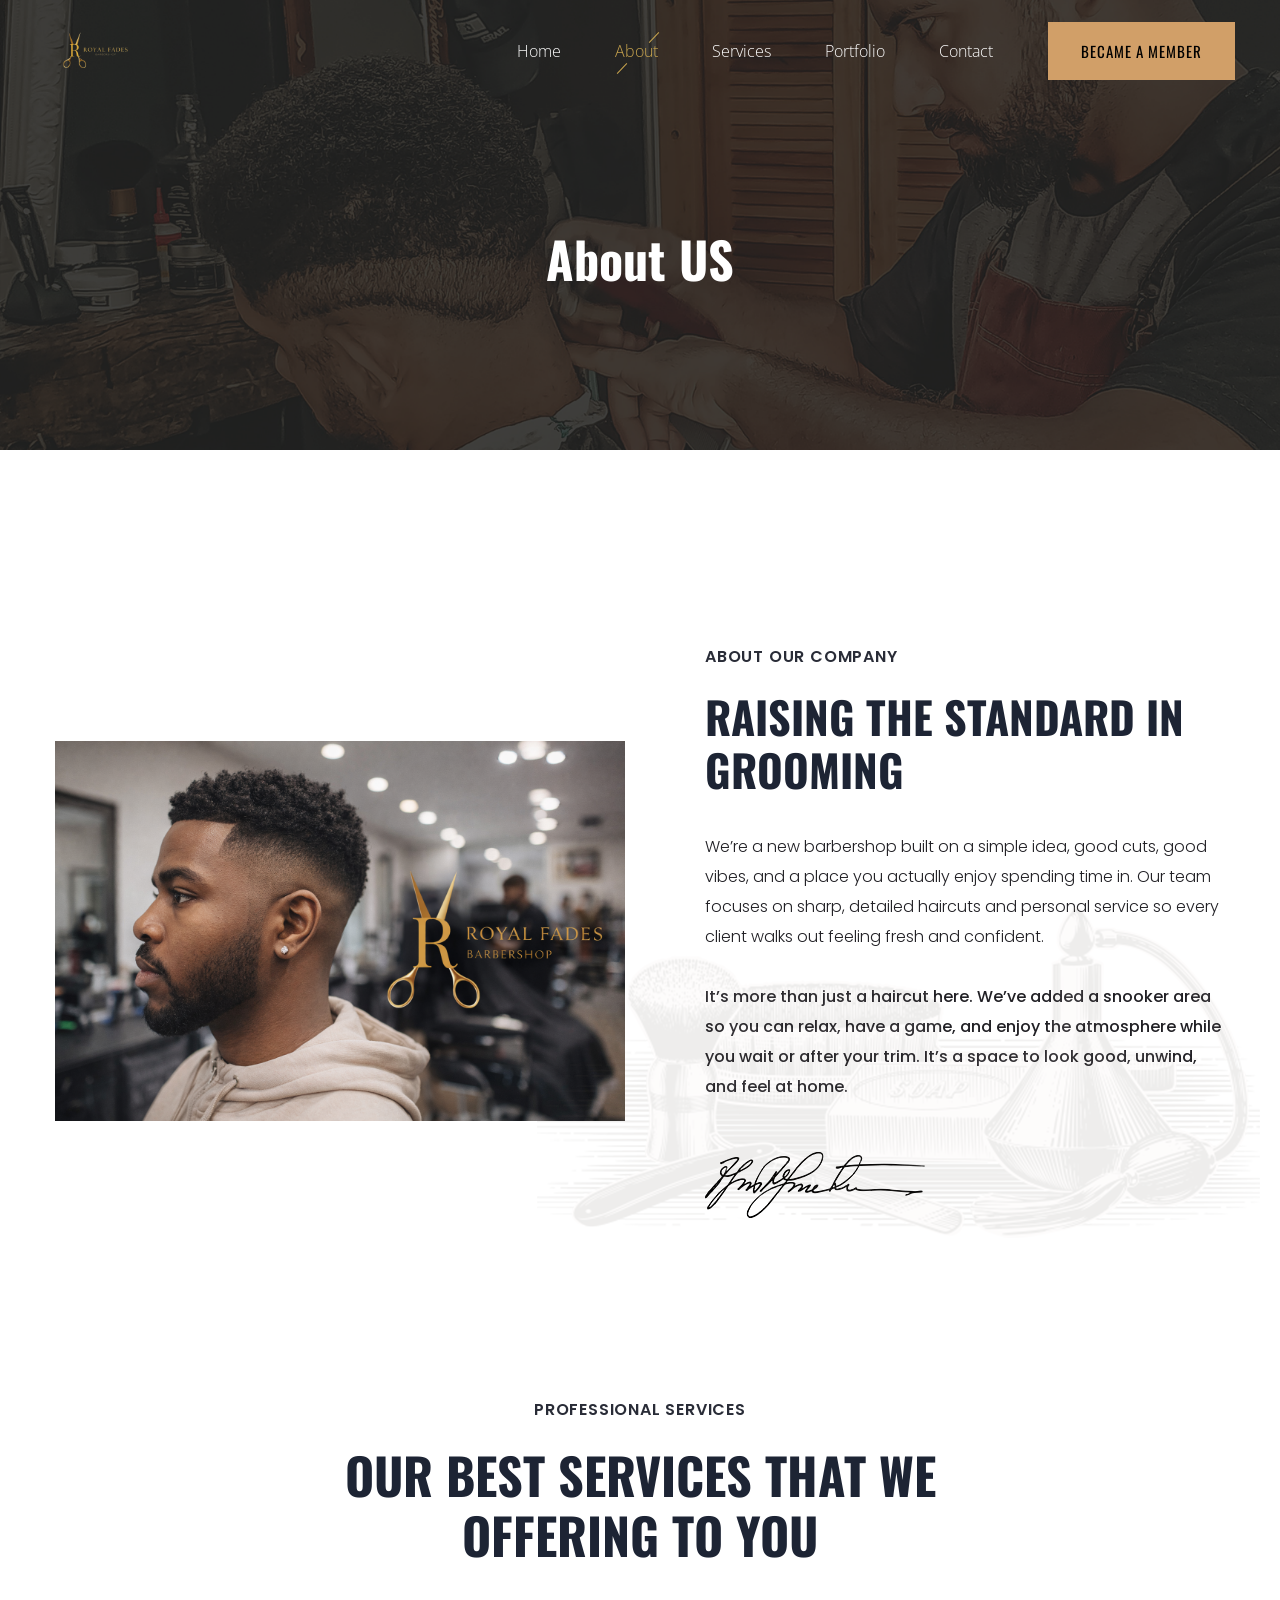
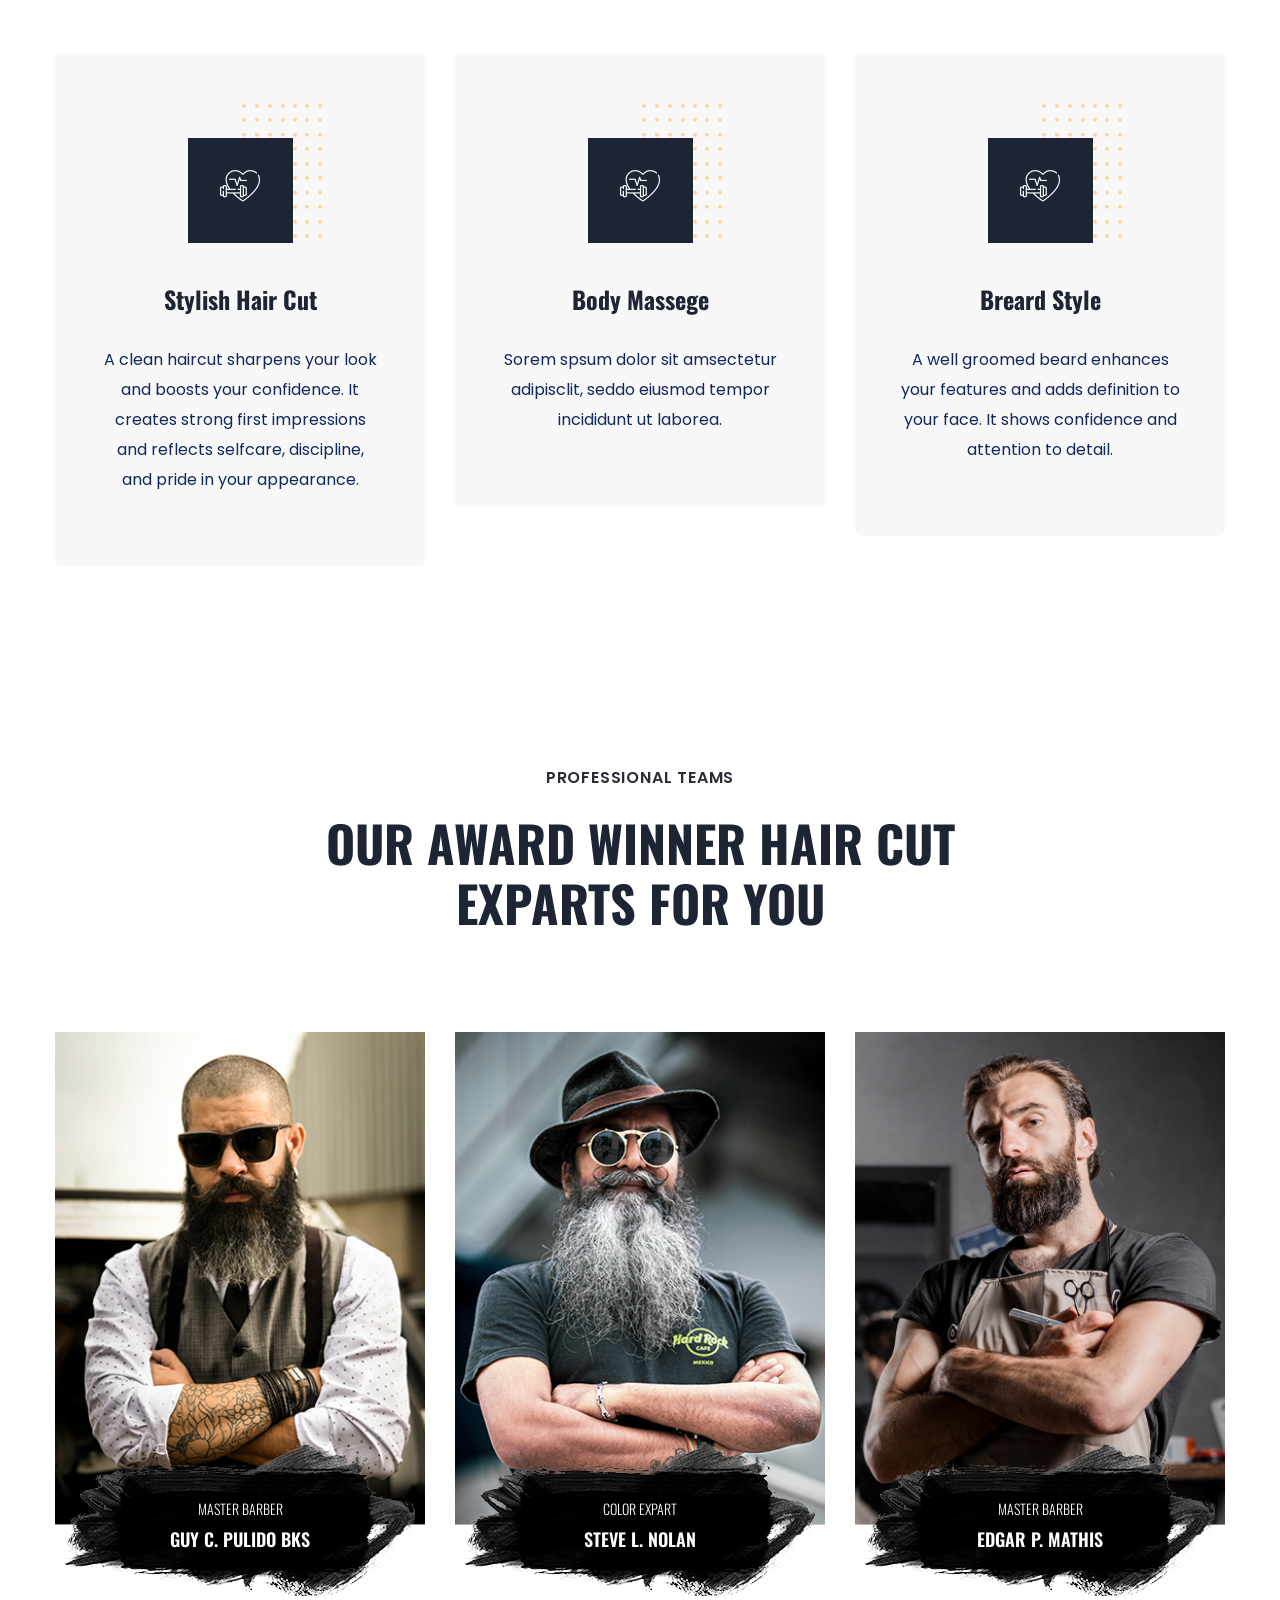
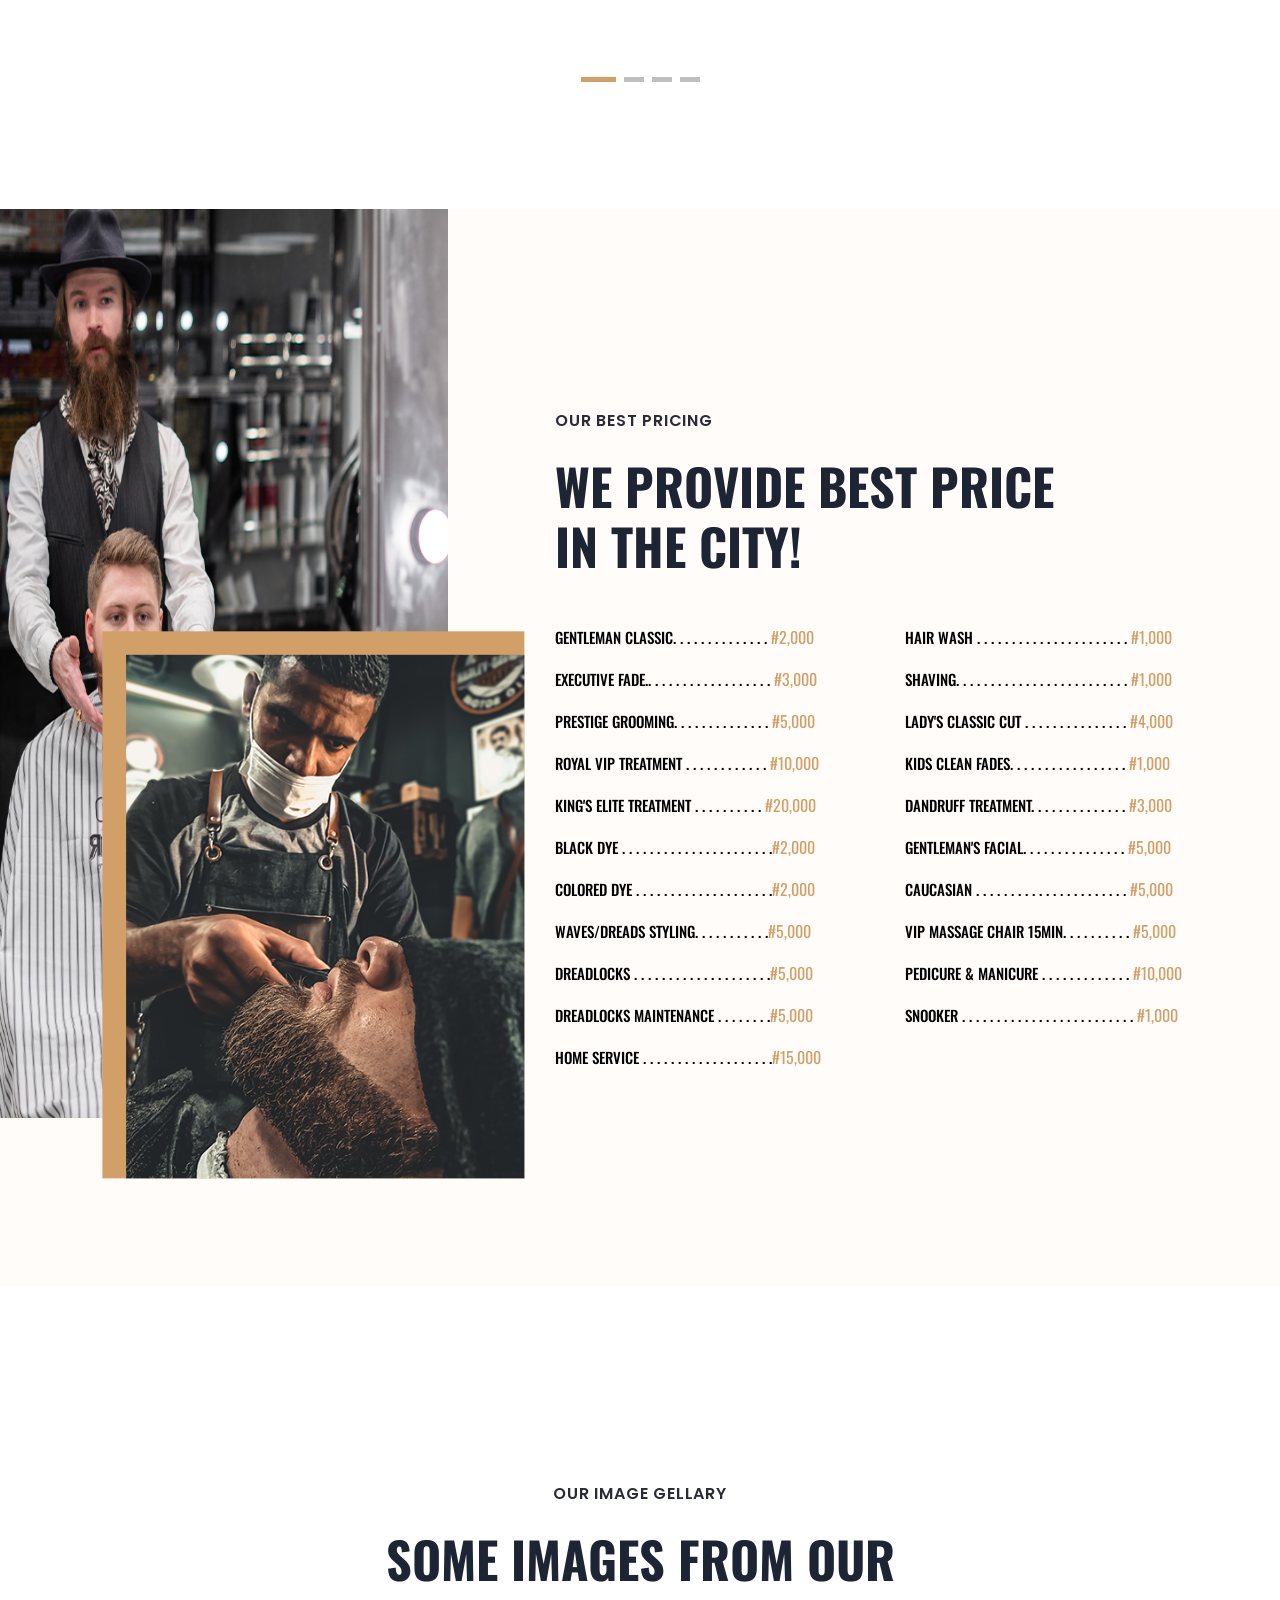
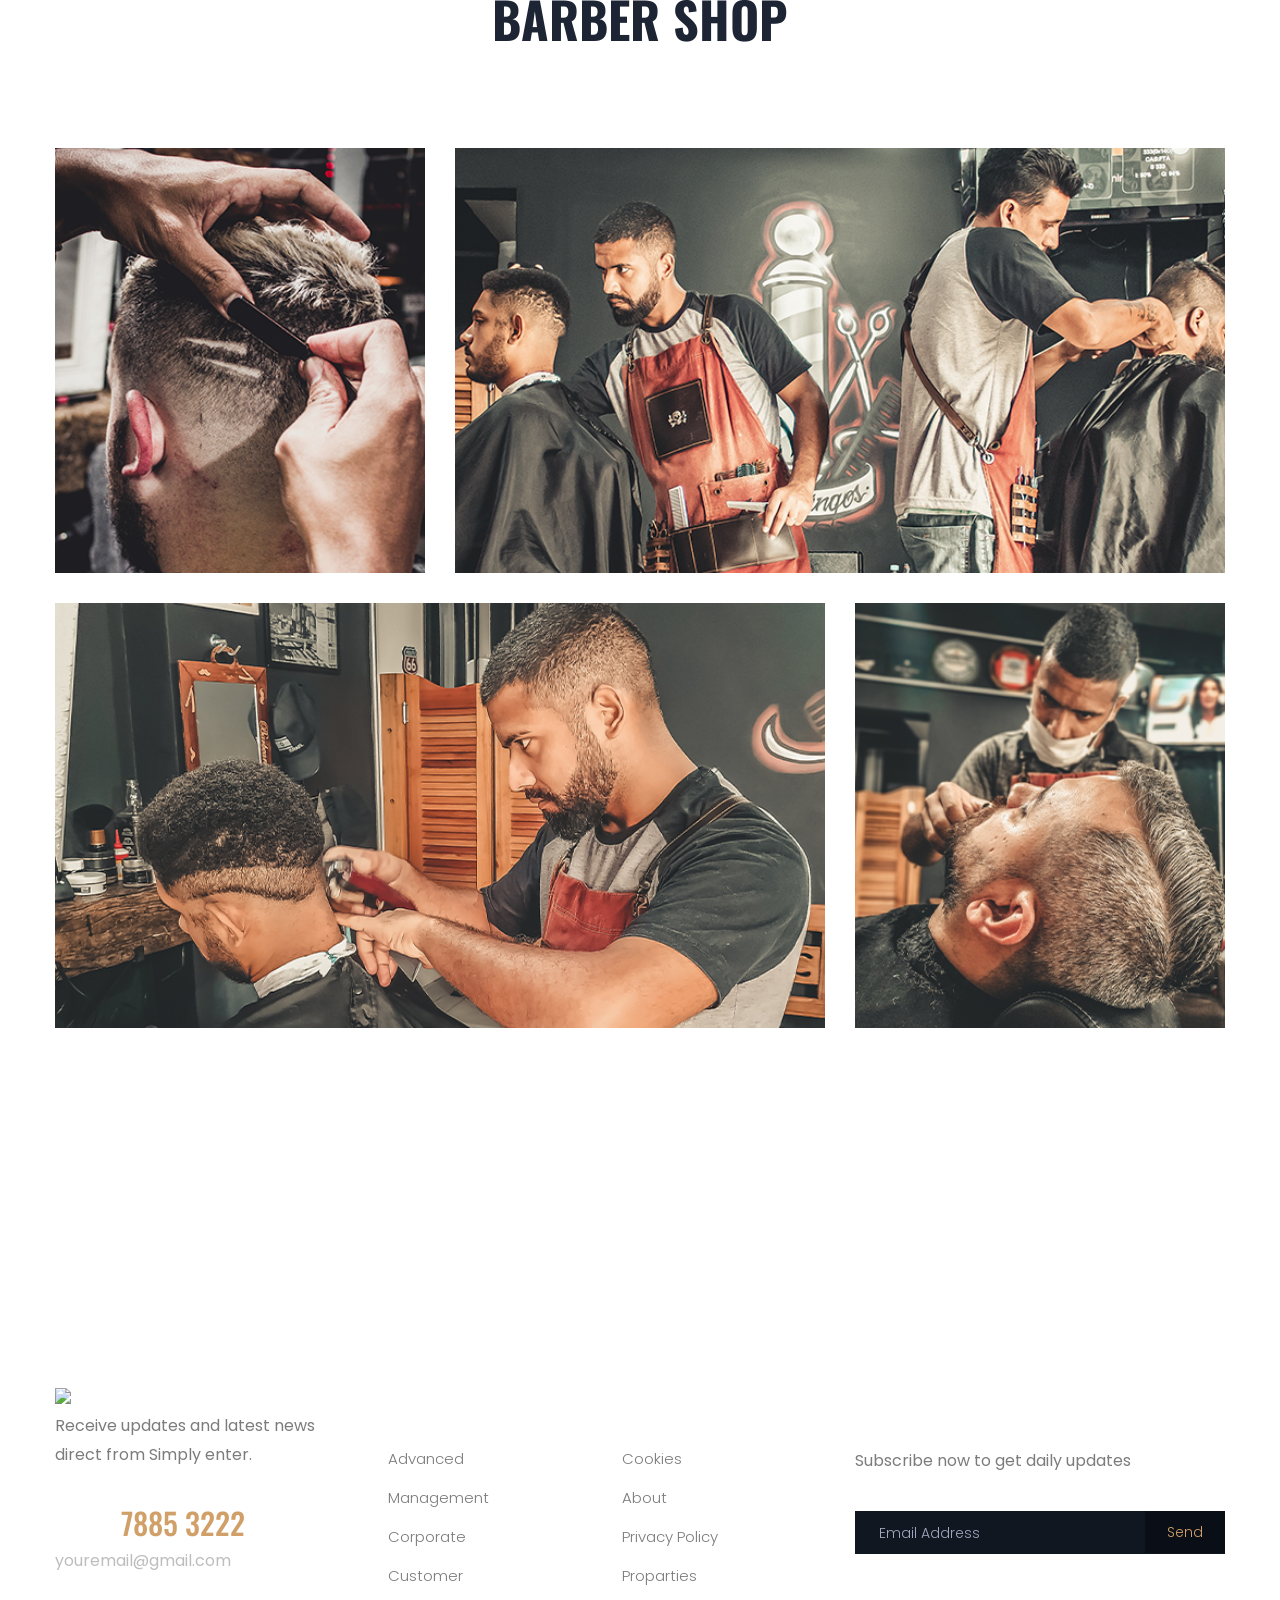
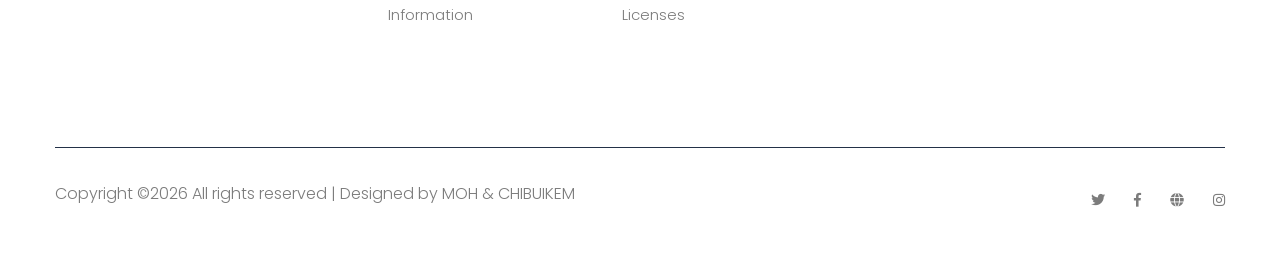
==== commit ea7498d2: "changed the snooker price" ====
--- a/about.html
+++ b/about.html
@@ -281,7 +281,7 @@
                                         <li> Caucasian . . . . . . . . . . . . . . . . . . . . . . <span>#5,000</span></li>
                                         <li> Vip Massage Chair 15Min. . . . . . . . . . <span>#5,000</span></li>
                                         <li> Pedicure & Manicure . . . . . . . . . . . . . <span>#10,000</span></li>
-                                        <li> Snooker . . . . . . . . . . . . . . . . . . . . . . . . . <span>#5,000</span></li>
+                                        <li> Snooker . . . . . . . . . . . . . . . . . . . . . . . . . <span>#1,000</span></li>
                                     </ul>
                                 </div>
                             </div>
--- a/assets/css/style.css
+++ b/assets/css/style.css
@@ -94,7 +94,7 @@
 
 .slider-area2{background-image:url(../img/hero/hero2.png);background-repeat:no-repeat;background-size:cover}
 .slider-area{margin-top:-1px;
-    background-image:url(../img/hero/homebg.jpeg);
+    background-image:url(../img/hero/h1_hero.png);
     background-repeat:no-repeat;
     background-position:top center;
     background-size:cover;
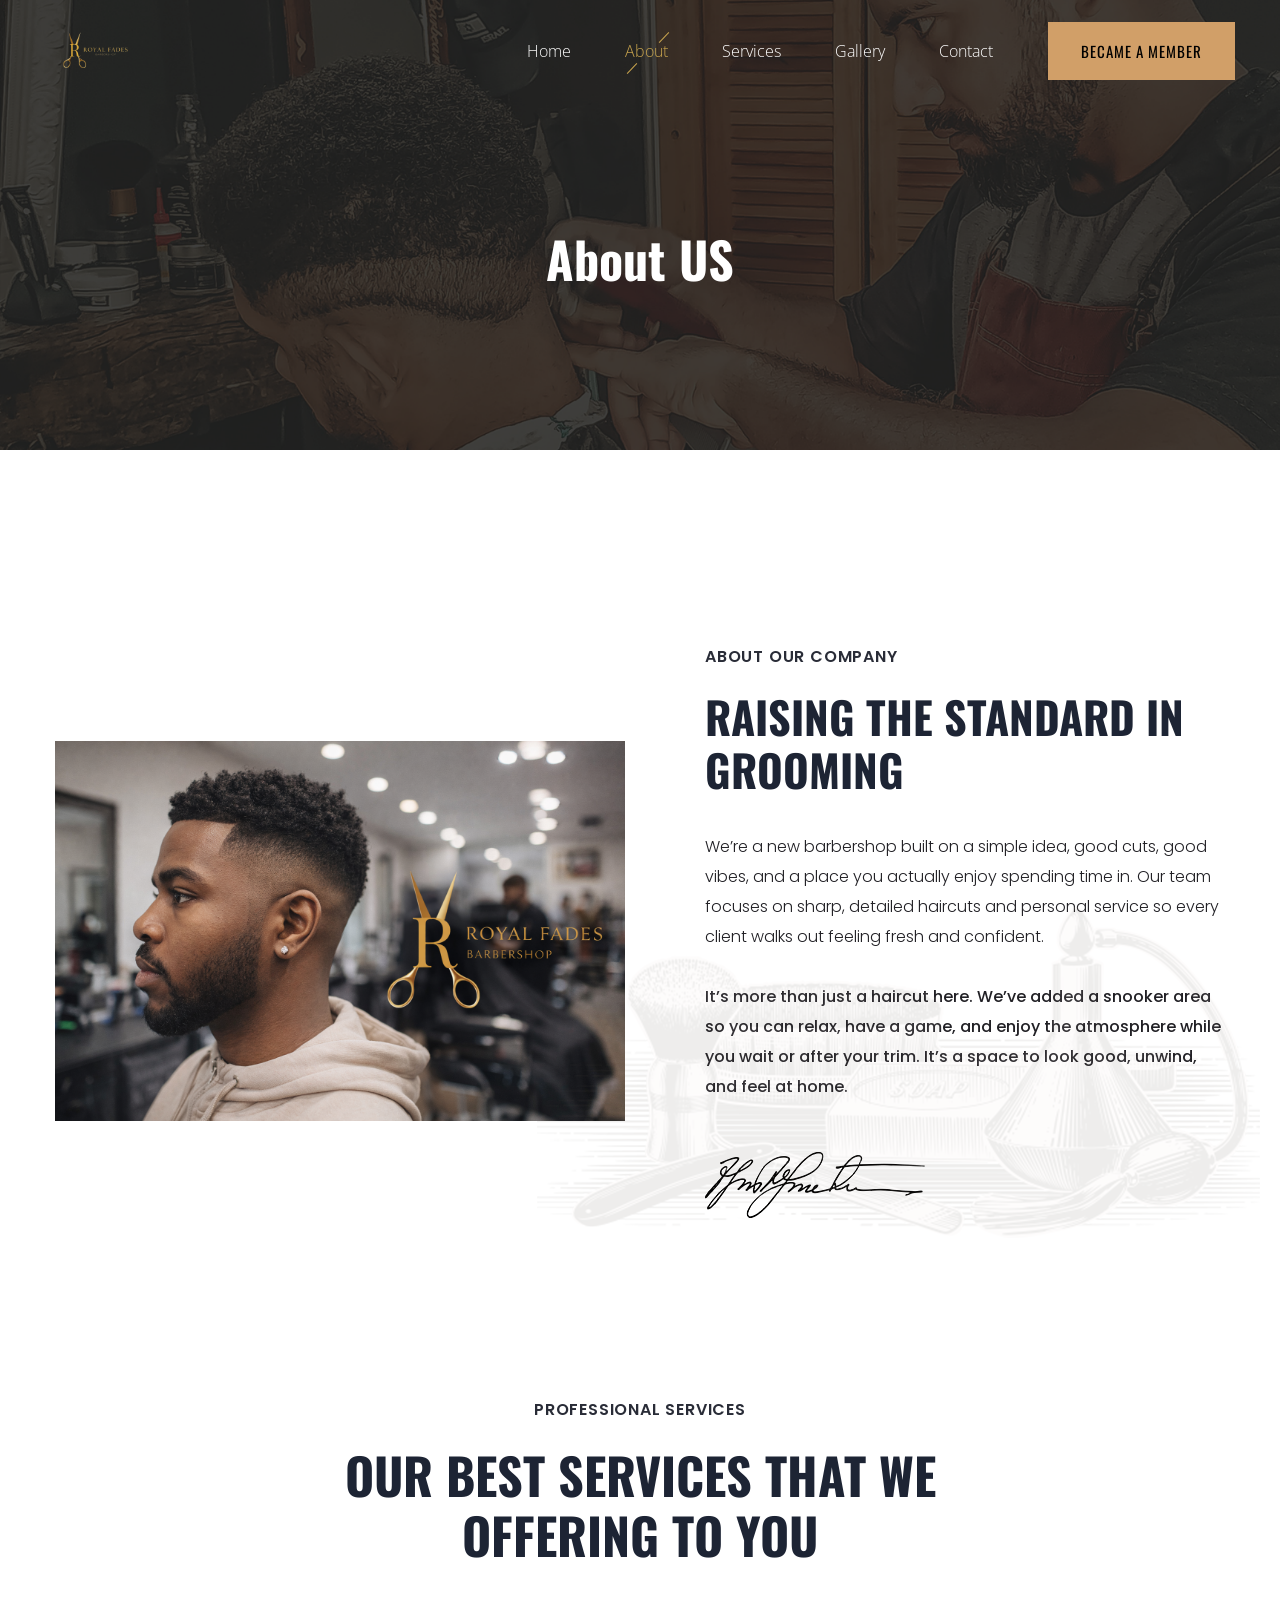
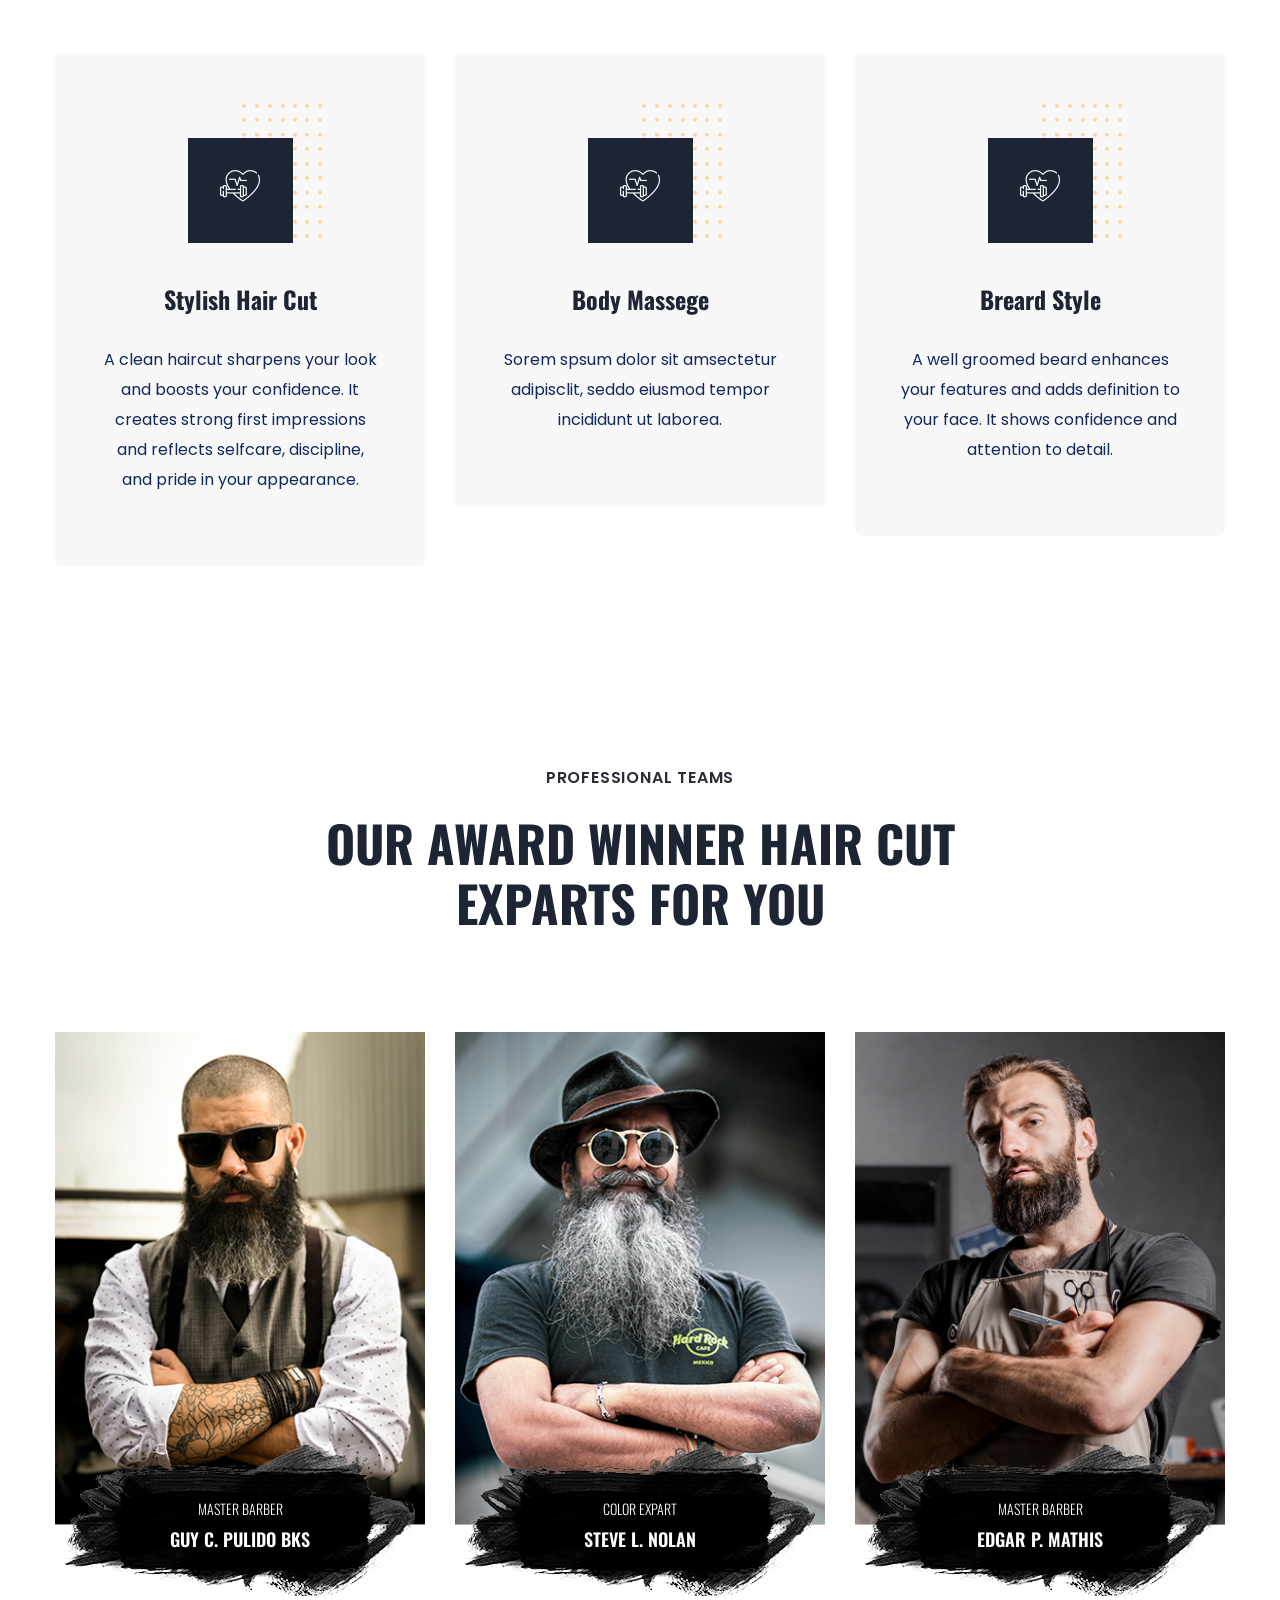
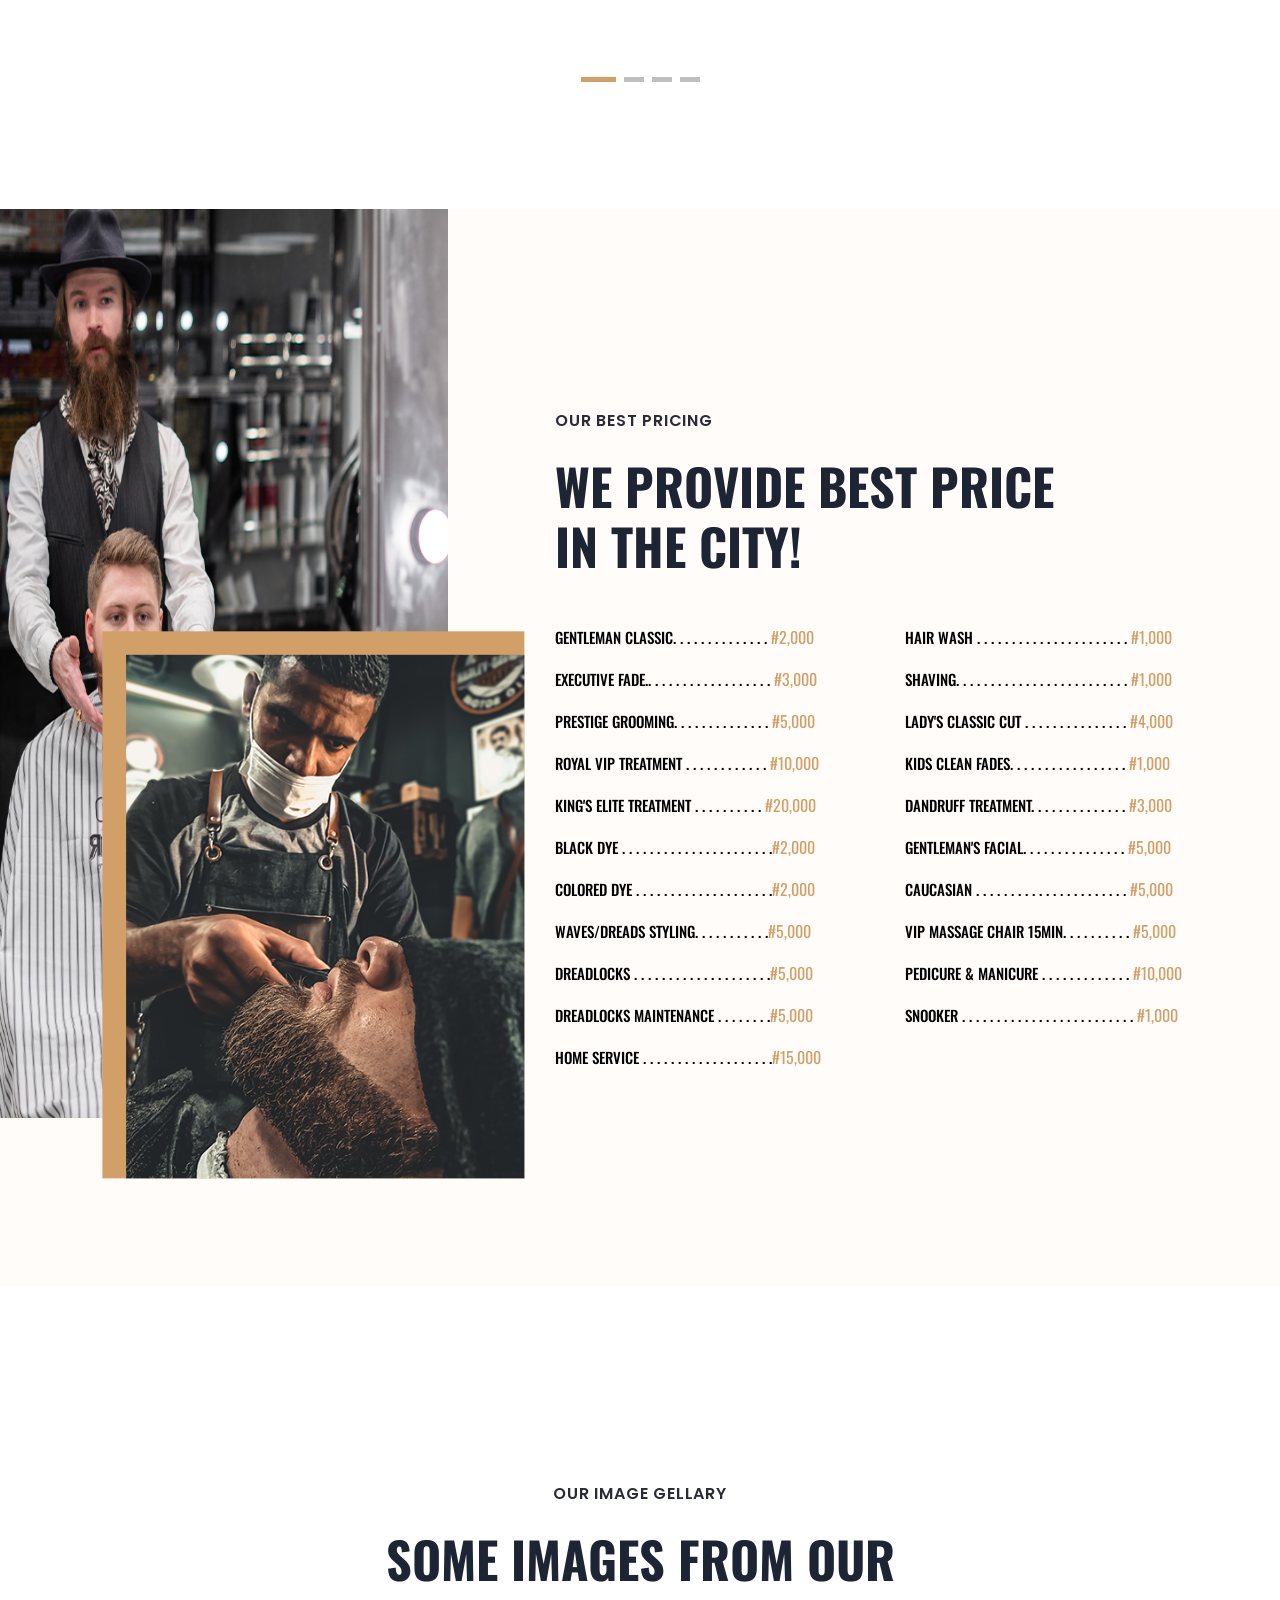
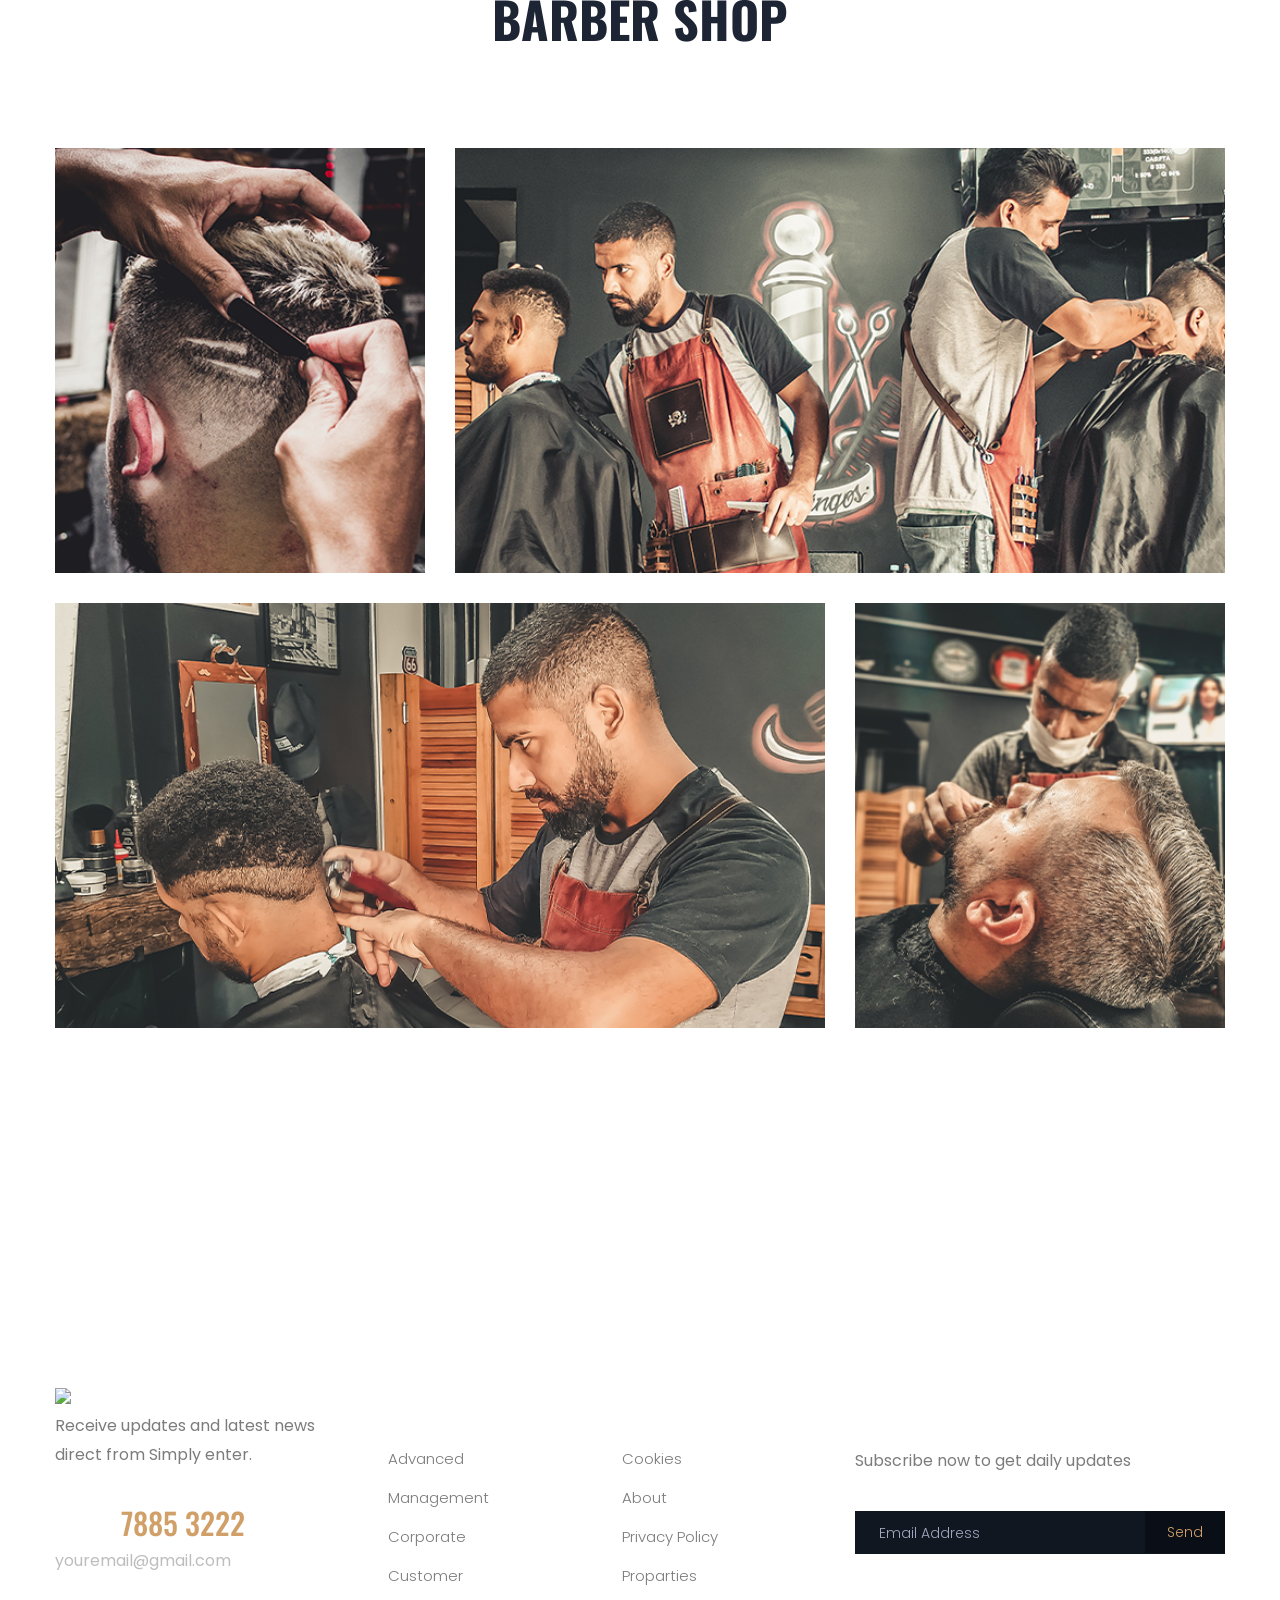
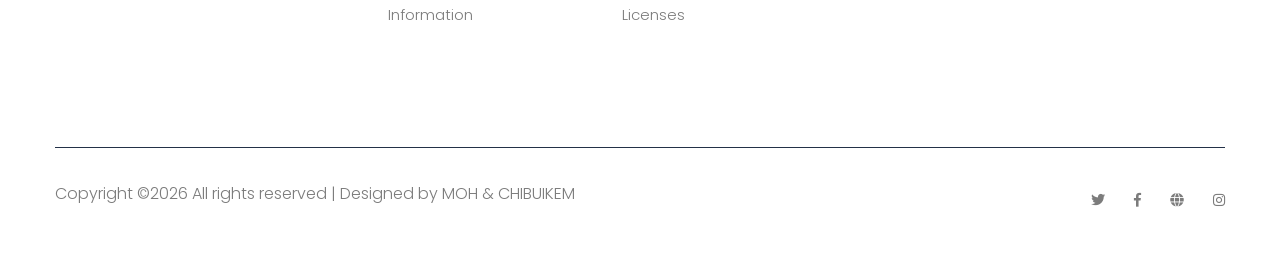
==== commit 596295d9: "resolved the portfolio link" ====
--- a/about.html
+++ b/about.html
@@ -58,11 +58,7 @@
                                             <li><a href="index.html">Home</a></li>
                                             <li class="active"><a href="about.html">About</a></li>
                                             <li><a href="services.html">Services</a></li>
-                                            <li><a href="portfolio.html">Portfolio</a></li>
-                                                <ul class="submenu">
-                                                    <li><a href="elements.html">Element</a></li>
-                                                </ul>
-                                            </li>
+                                            <li><a href="portfolio.html">Gallery</a></li>
                                             <li><a href="contact.html">Contact</a></li>
                                         </ul>
                                     </nav>
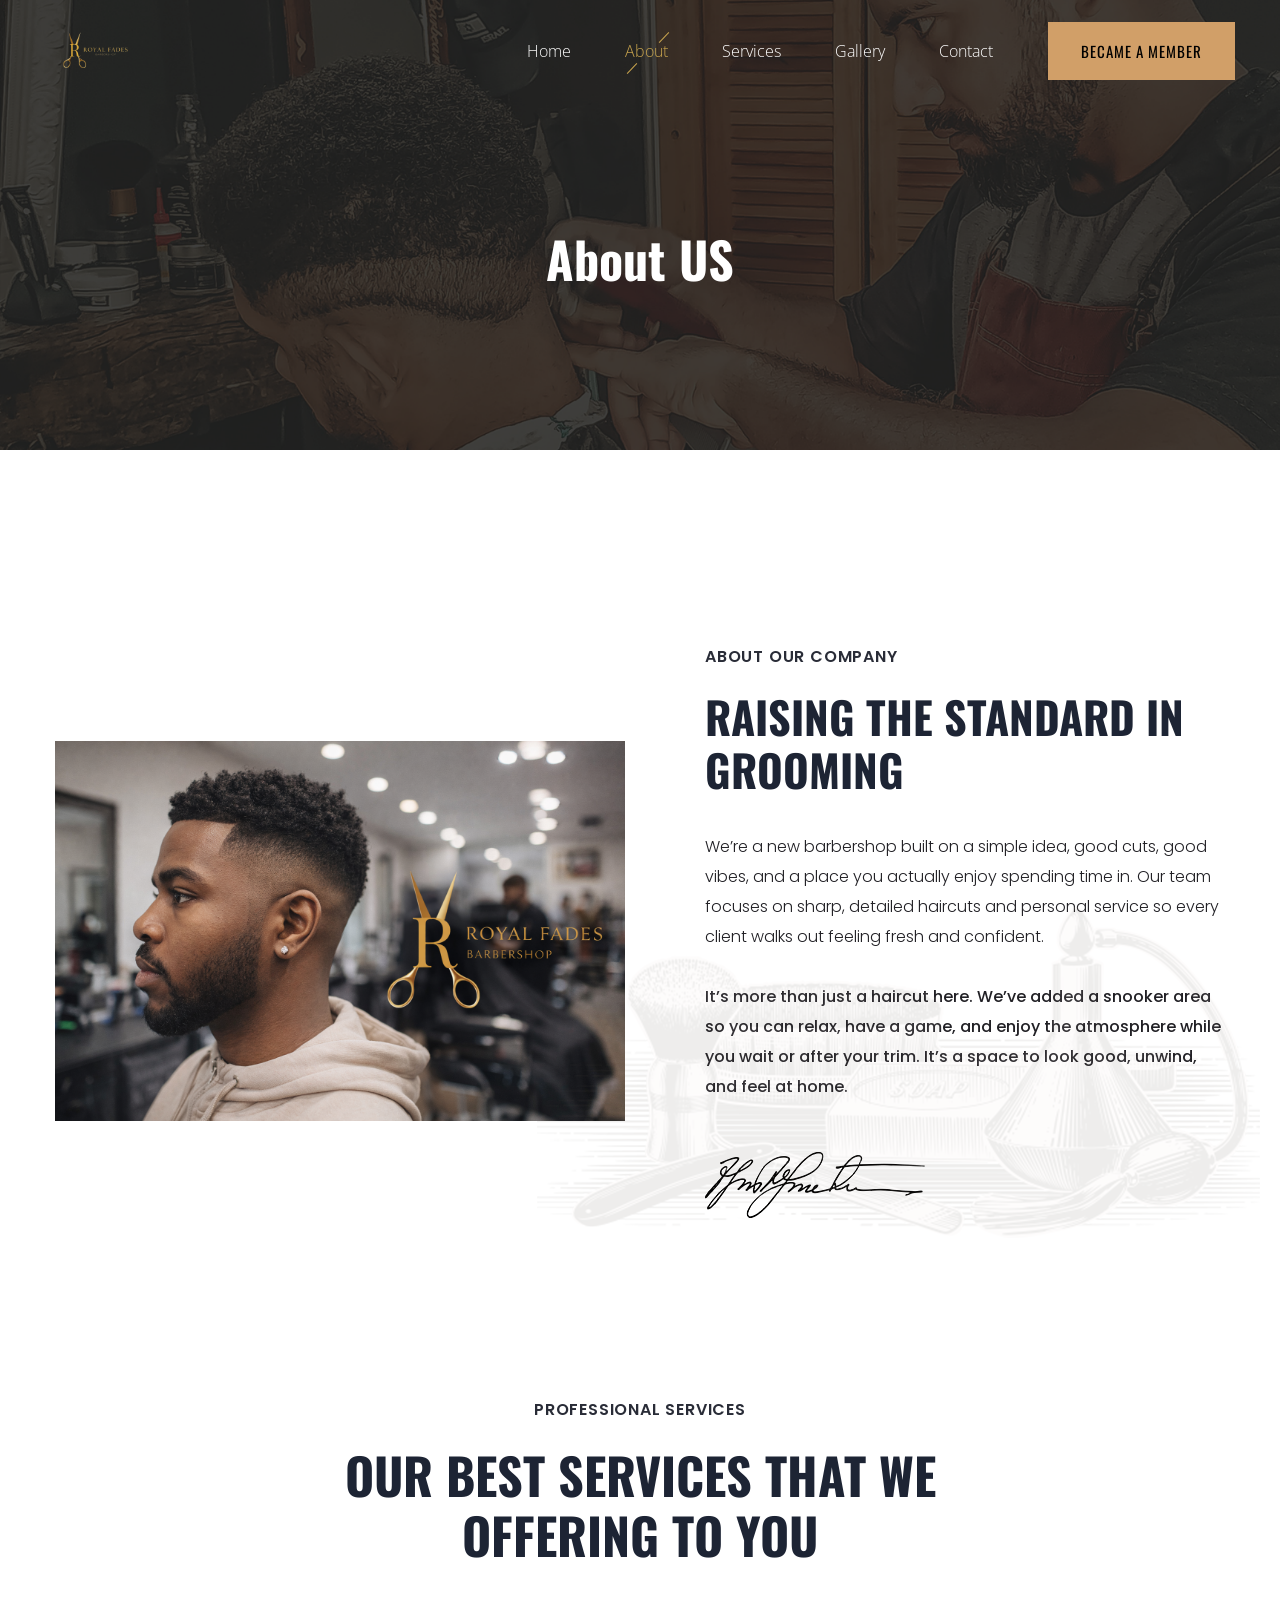
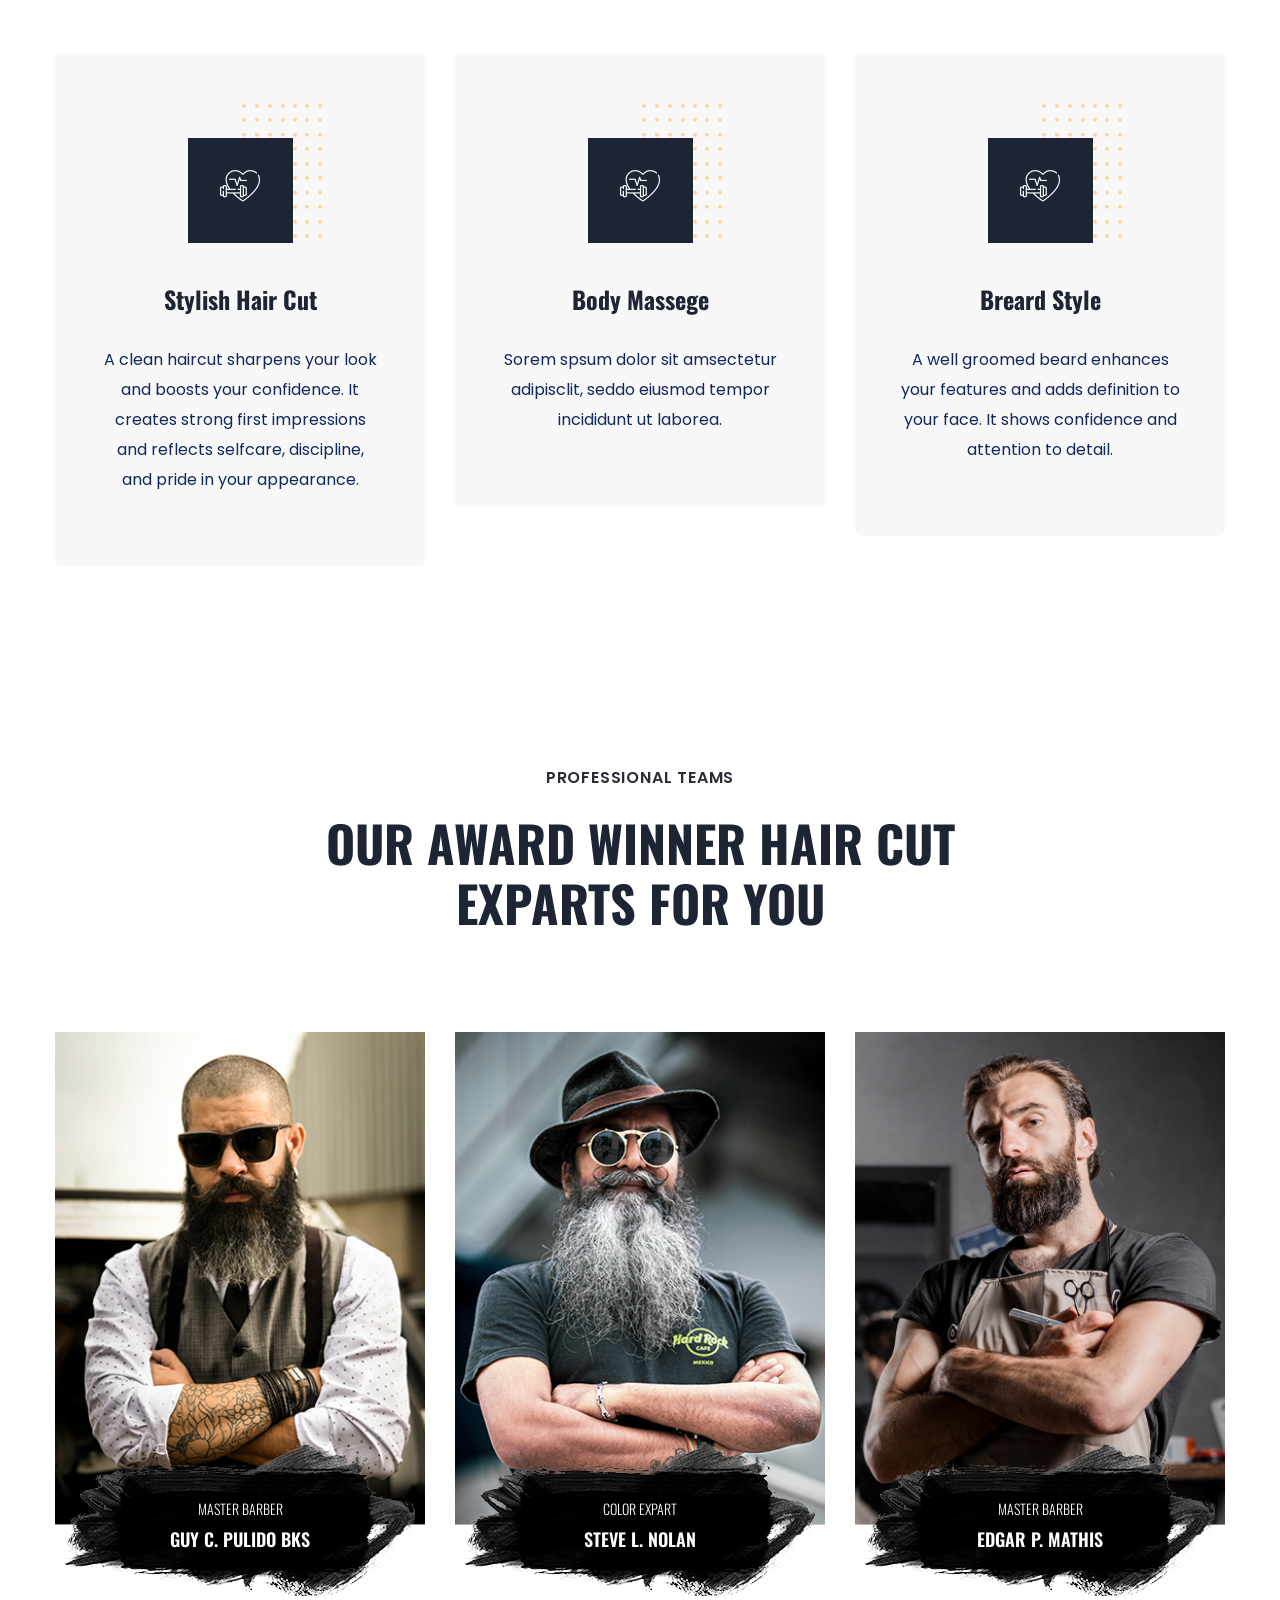
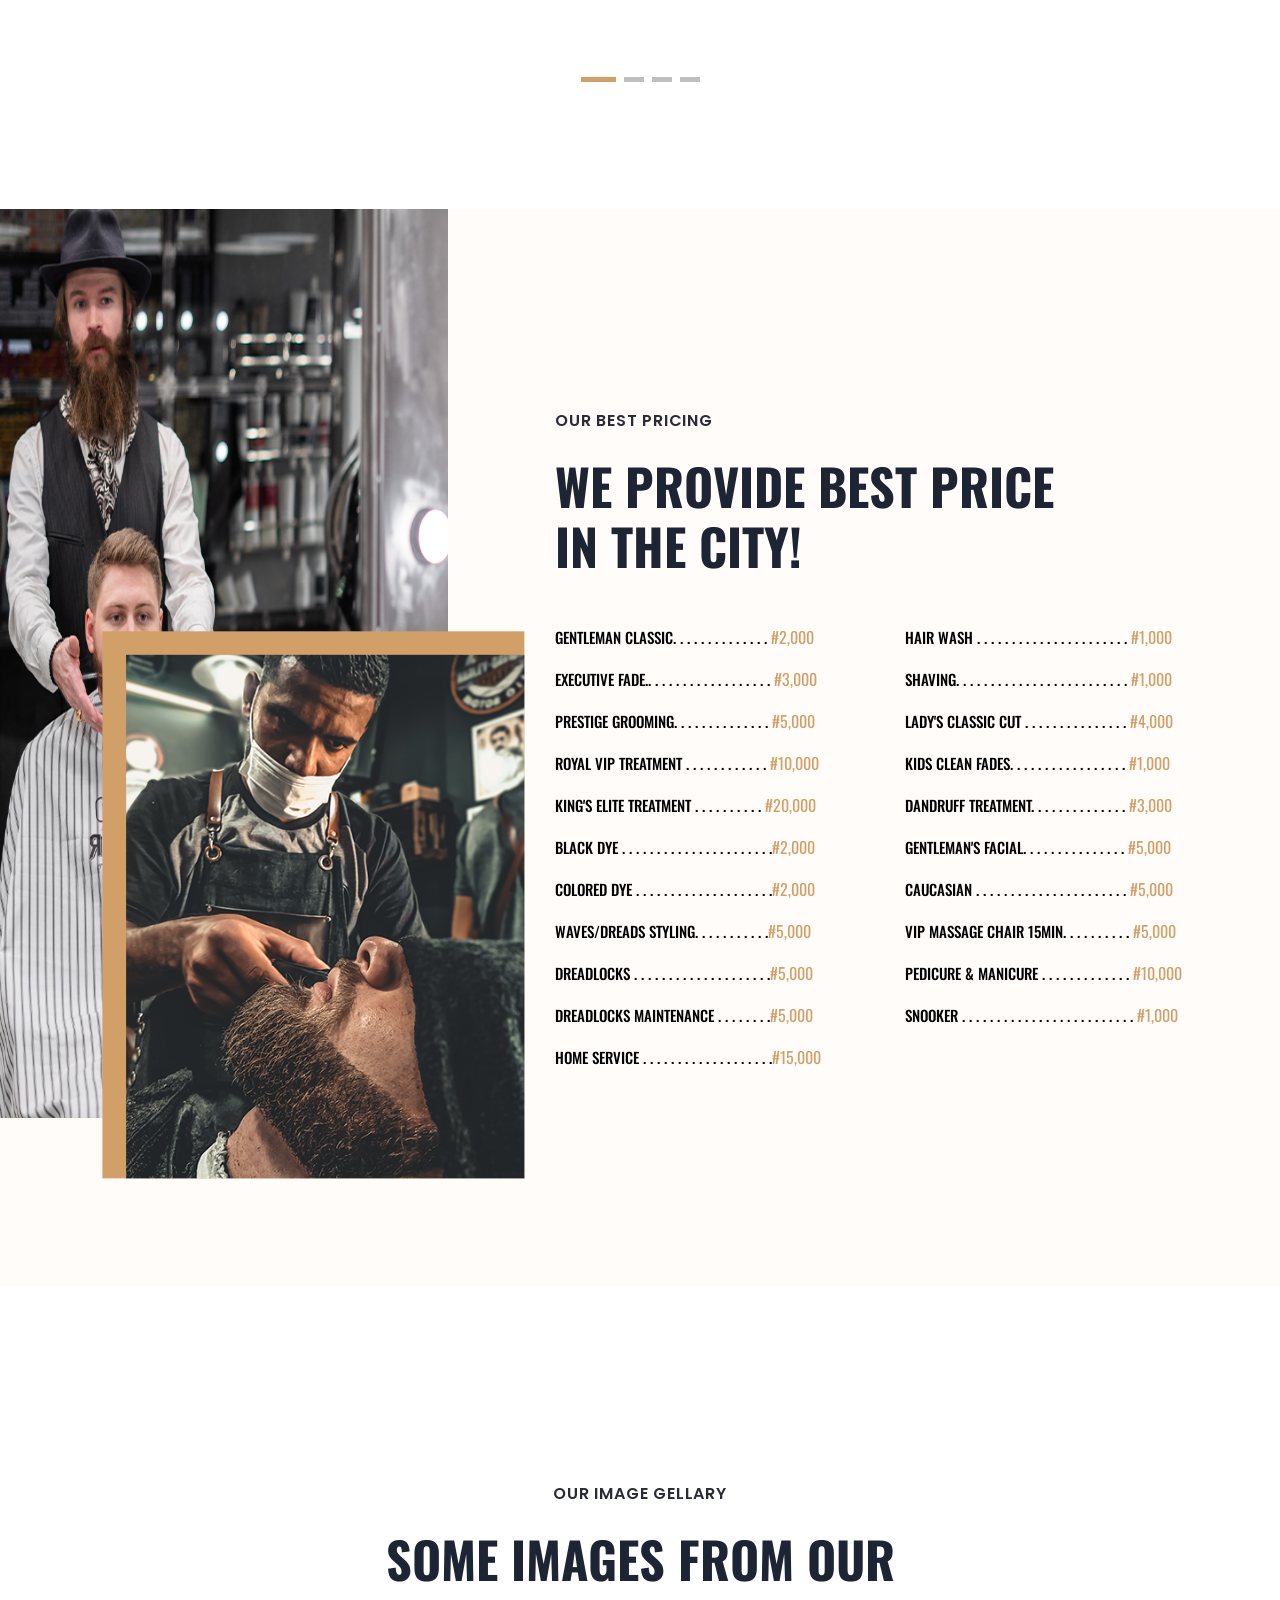
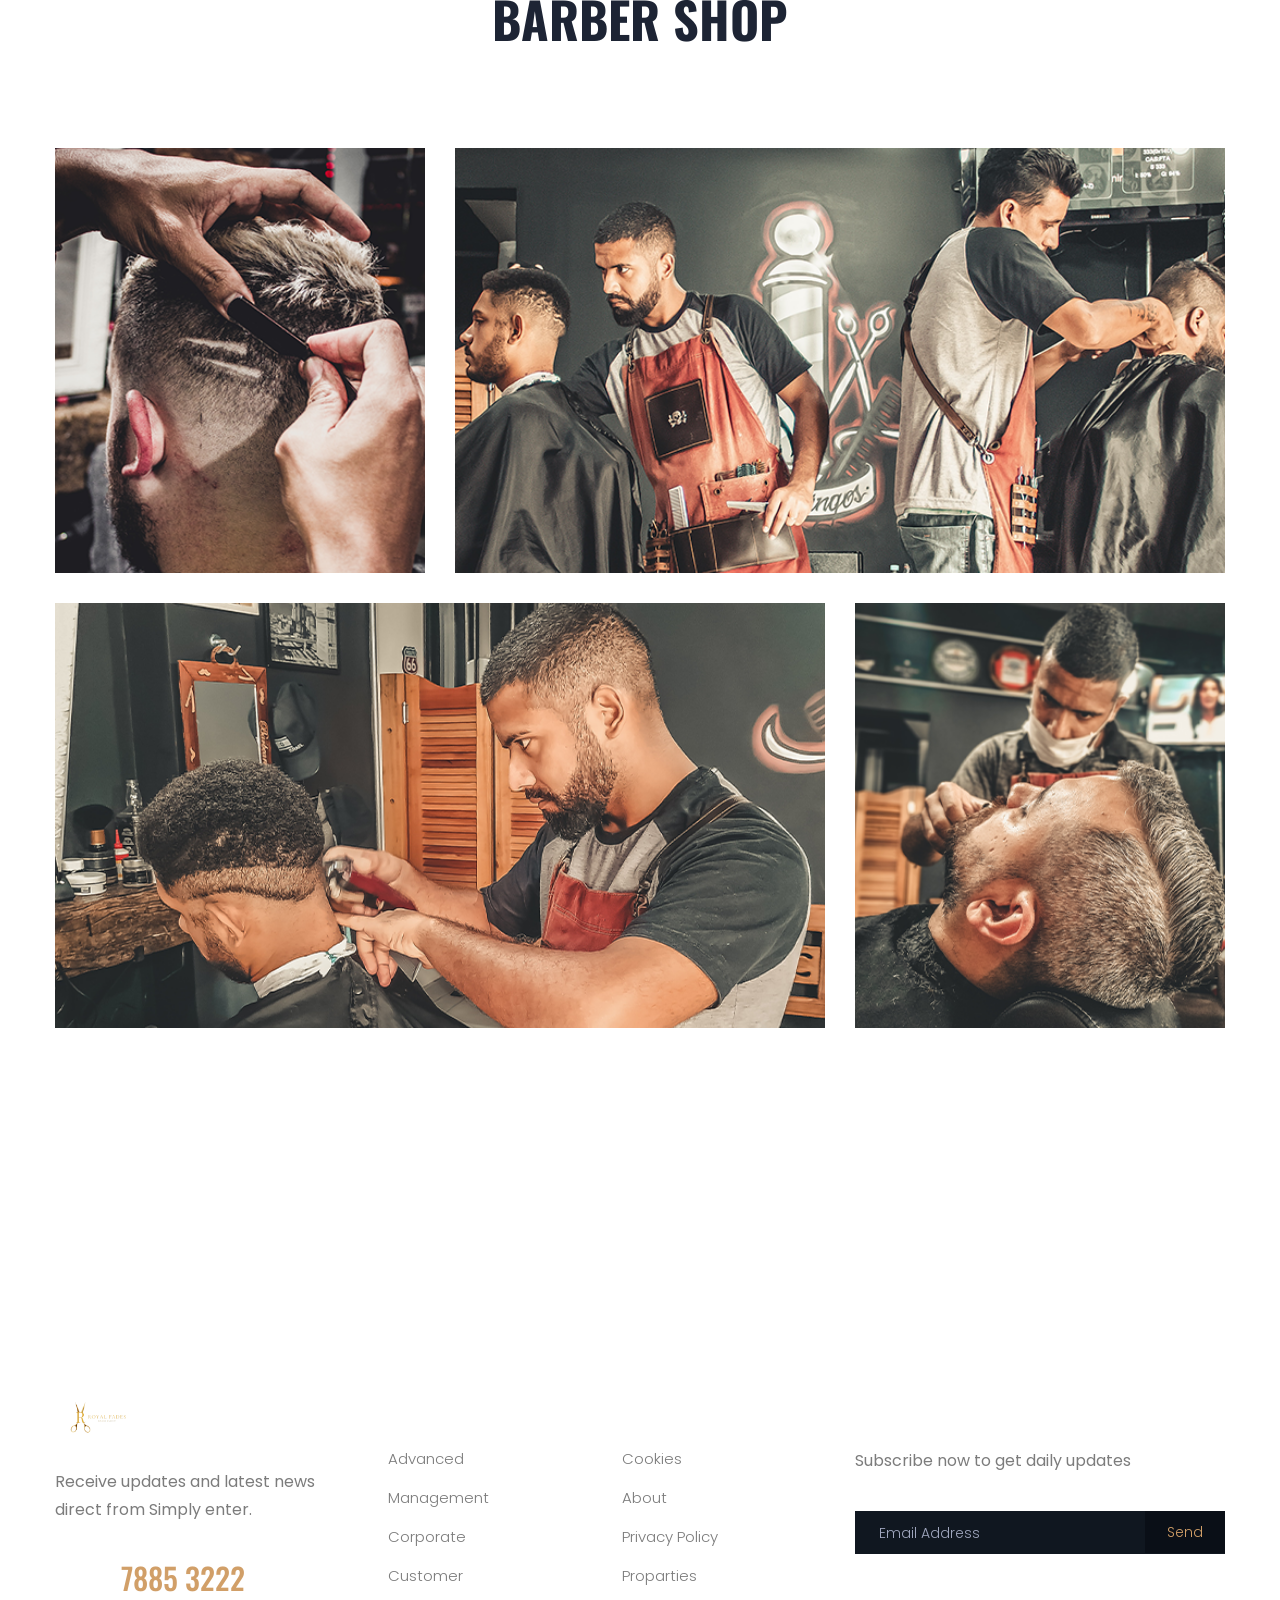
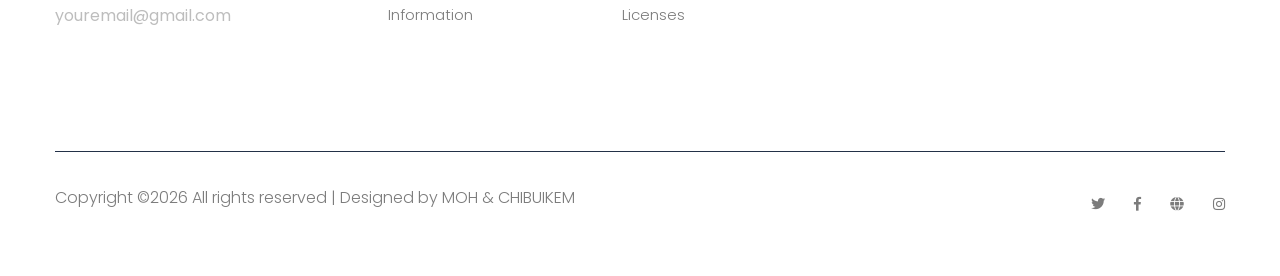
==== commit f08f6032: "image on the footer error resolved" ====
--- a/about.html
+++ b/about.html
@@ -336,7 +336,7 @@
 
 
     </main>
-    <footer>
+     <footer>
         <!--? Footer Start-->
         <div class="footer-area section-bg" data-background="assets/img/gallery/footer_bg.png">
             <div class="container">
@@ -346,9 +346,9 @@
                             <div class="single-footer-caption mb-50">
                                 <!-- logo -->
                                 <div class="royal-fade-footer-nav-logo">
-                                    <a href="index.html"><img src="assets/img/logo/footerlogo-removebg.png" alt="Royal Fade Footer Logo"></a>
-                                </div>
-                                <div class="footer-tittle">
+                                    <a href="index.html"><img src="assets/img/logo/navlogo-removebg.png" alt="Royal Fade Logo"></a>
+                                </div>
+                                <div class="footer-tittle mt-20">
                                     <div class="footer-pera">
                                         <p class="info1">Receive updates and latest news direct from Simply enter.</p>
                                     </div>
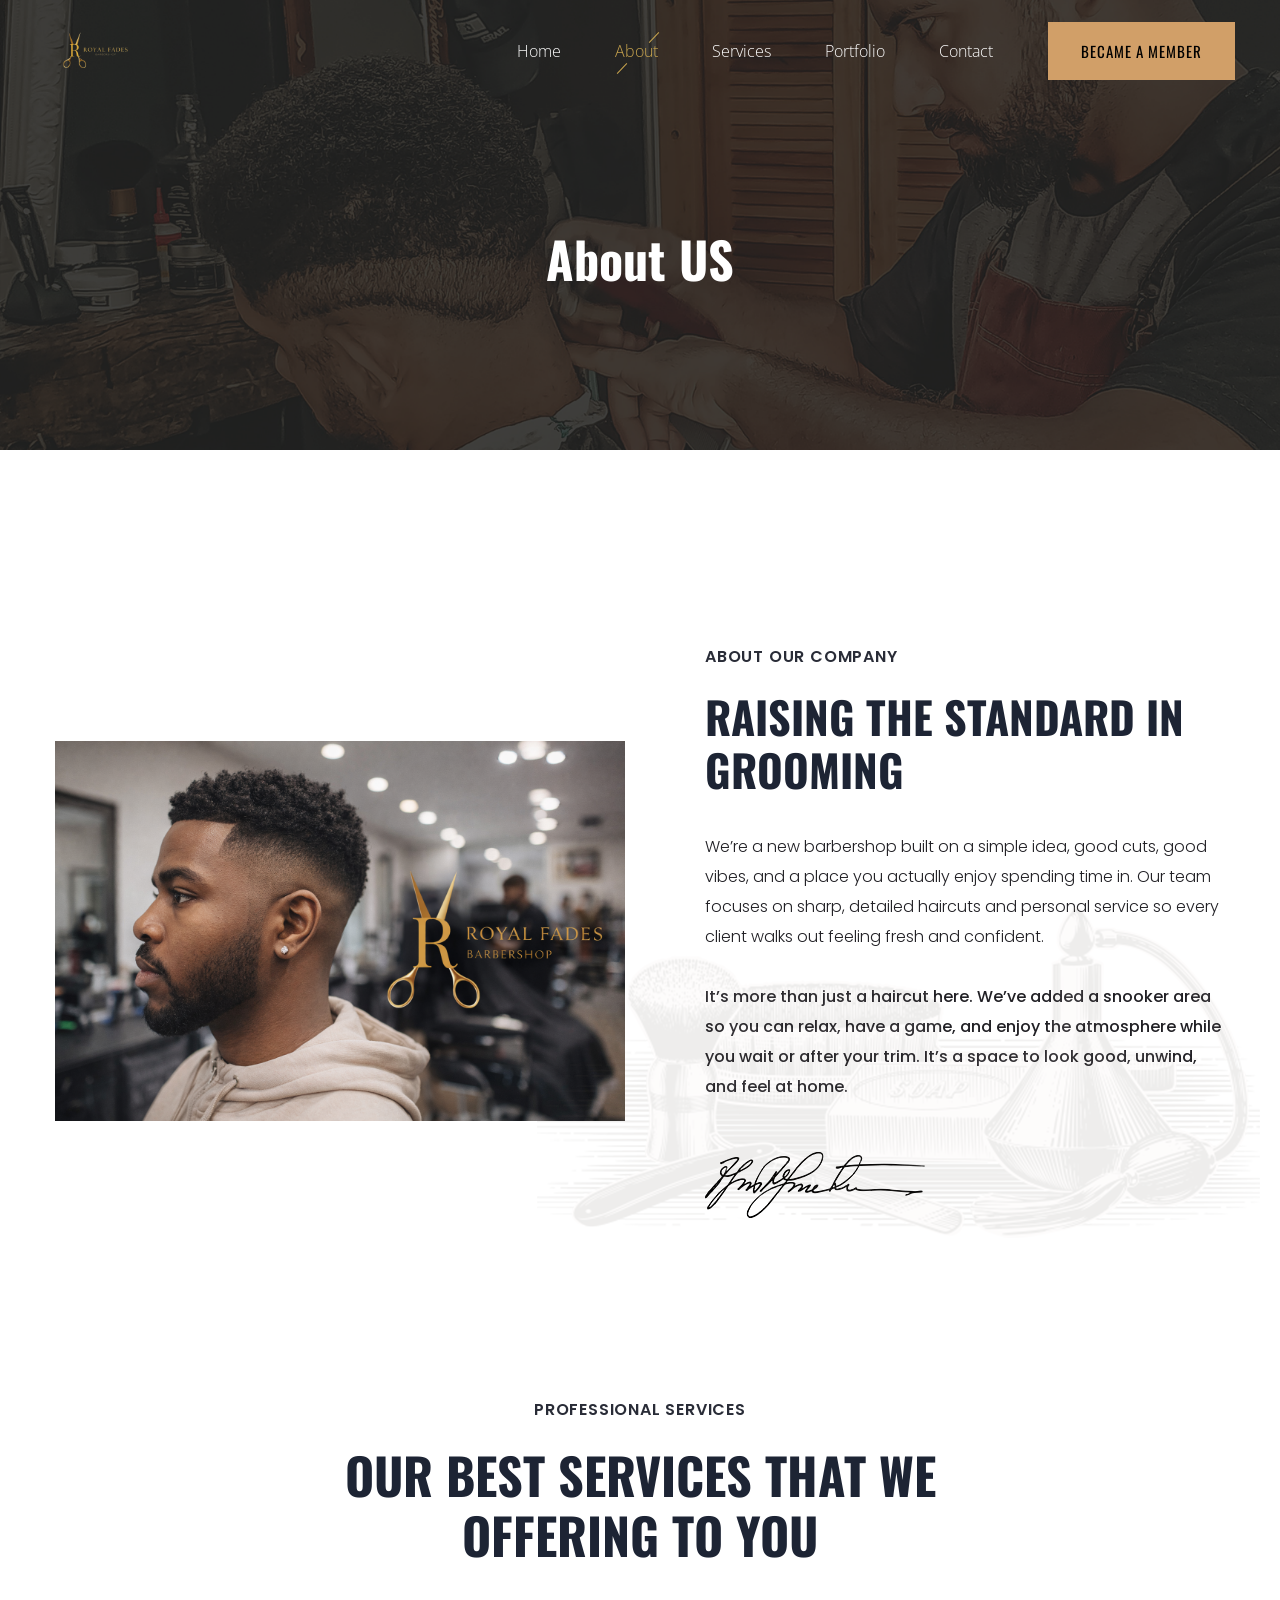
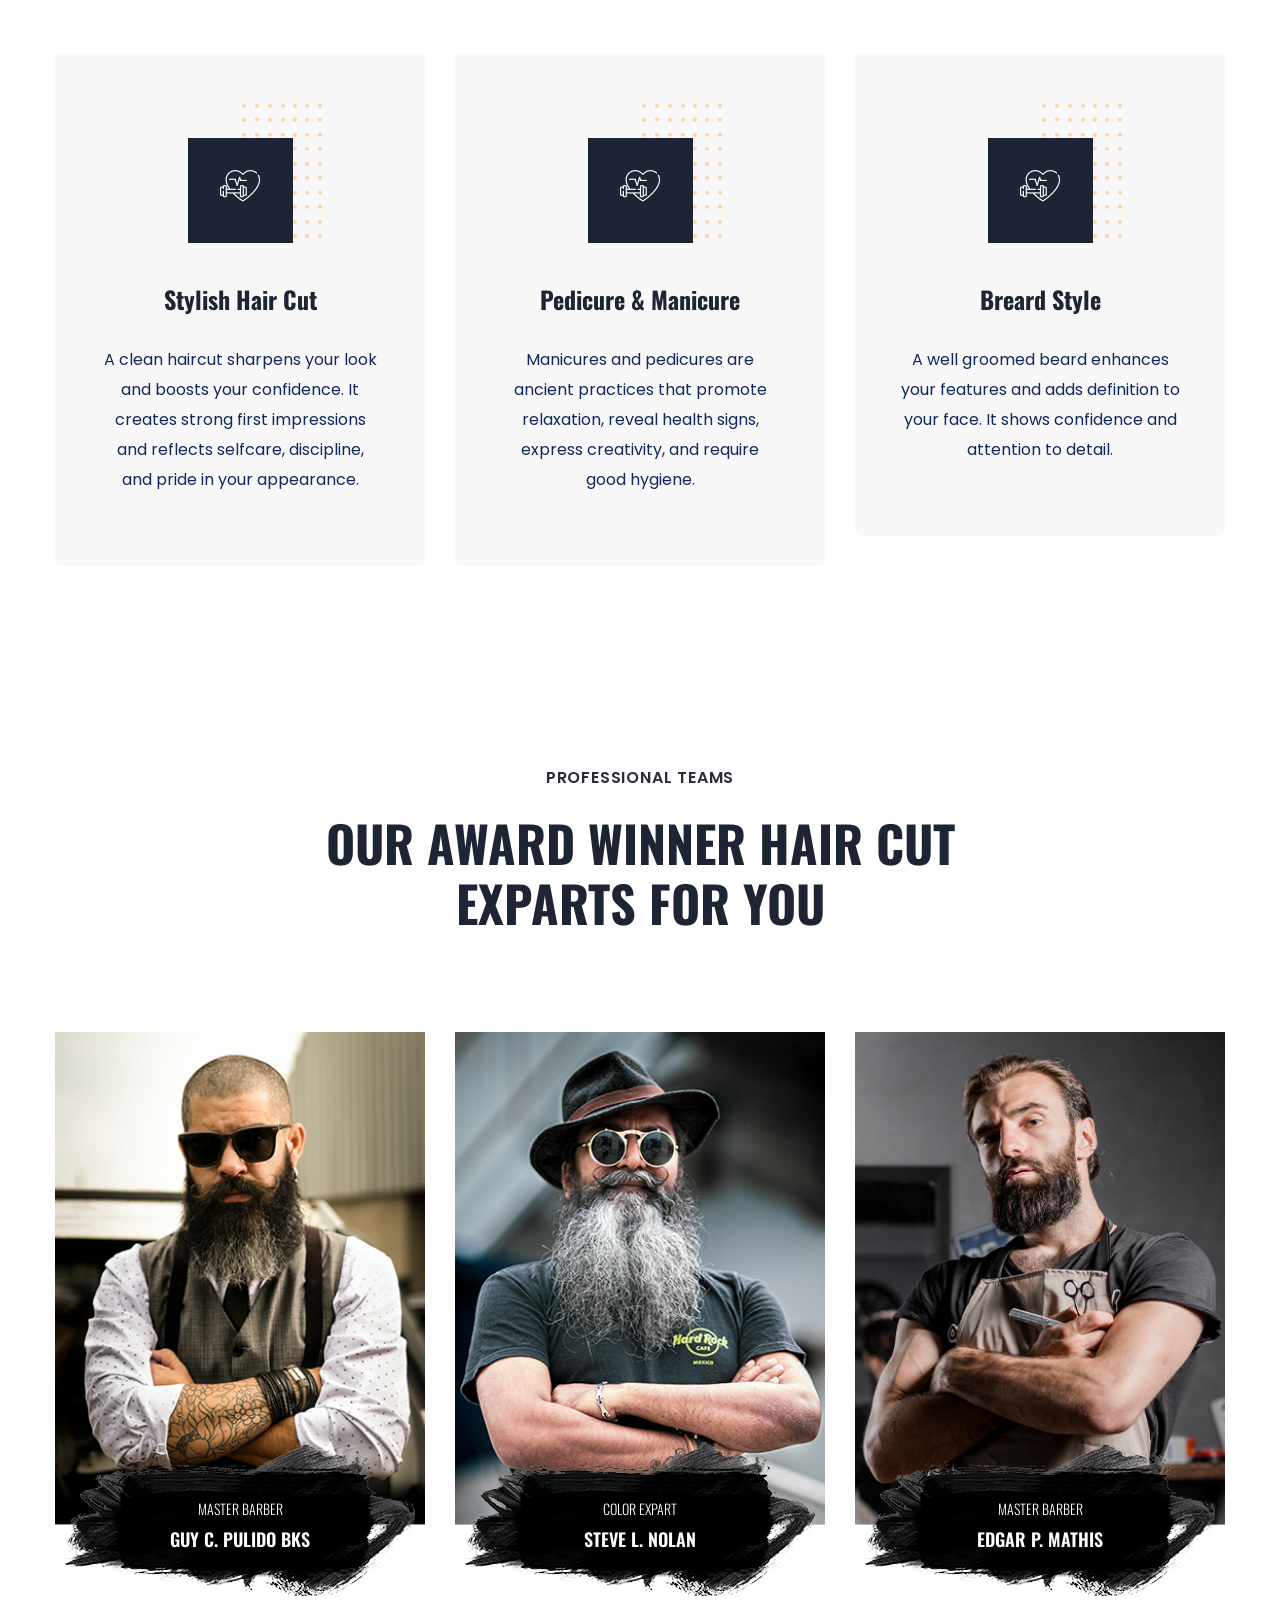
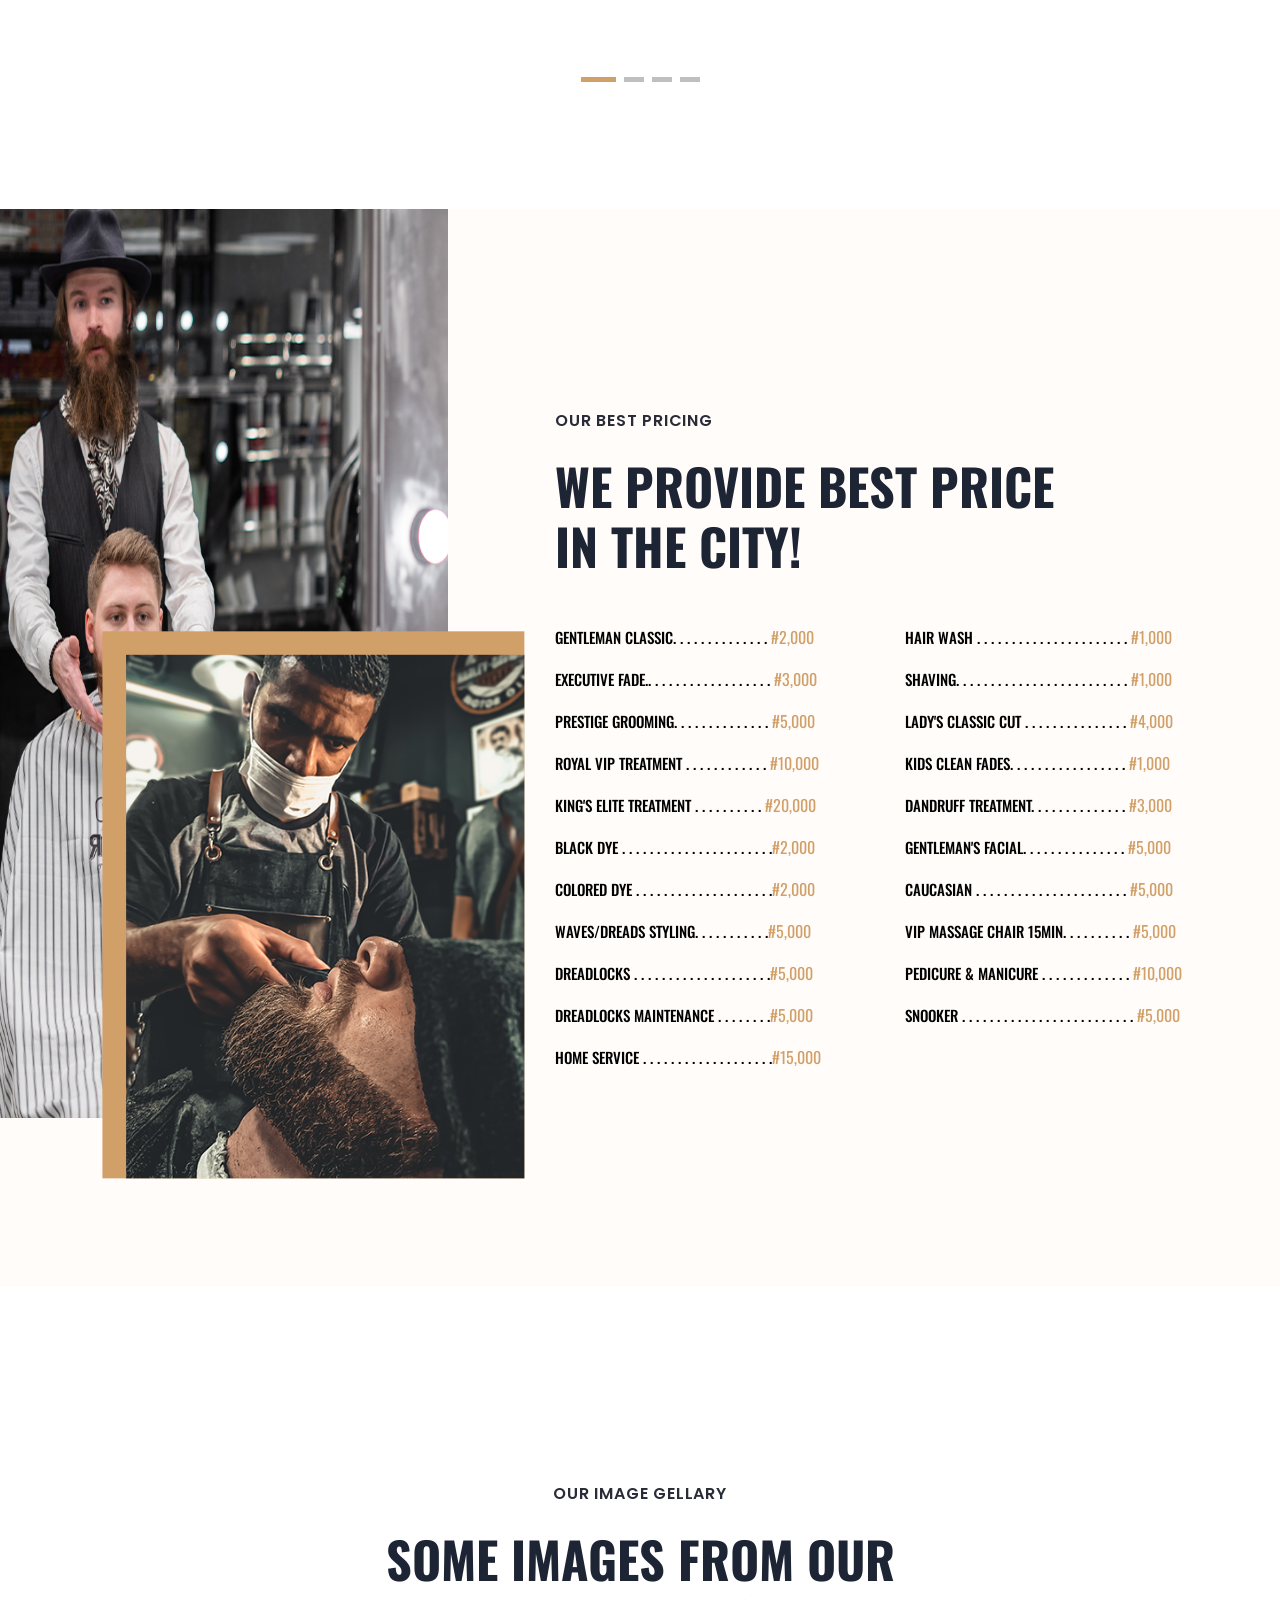
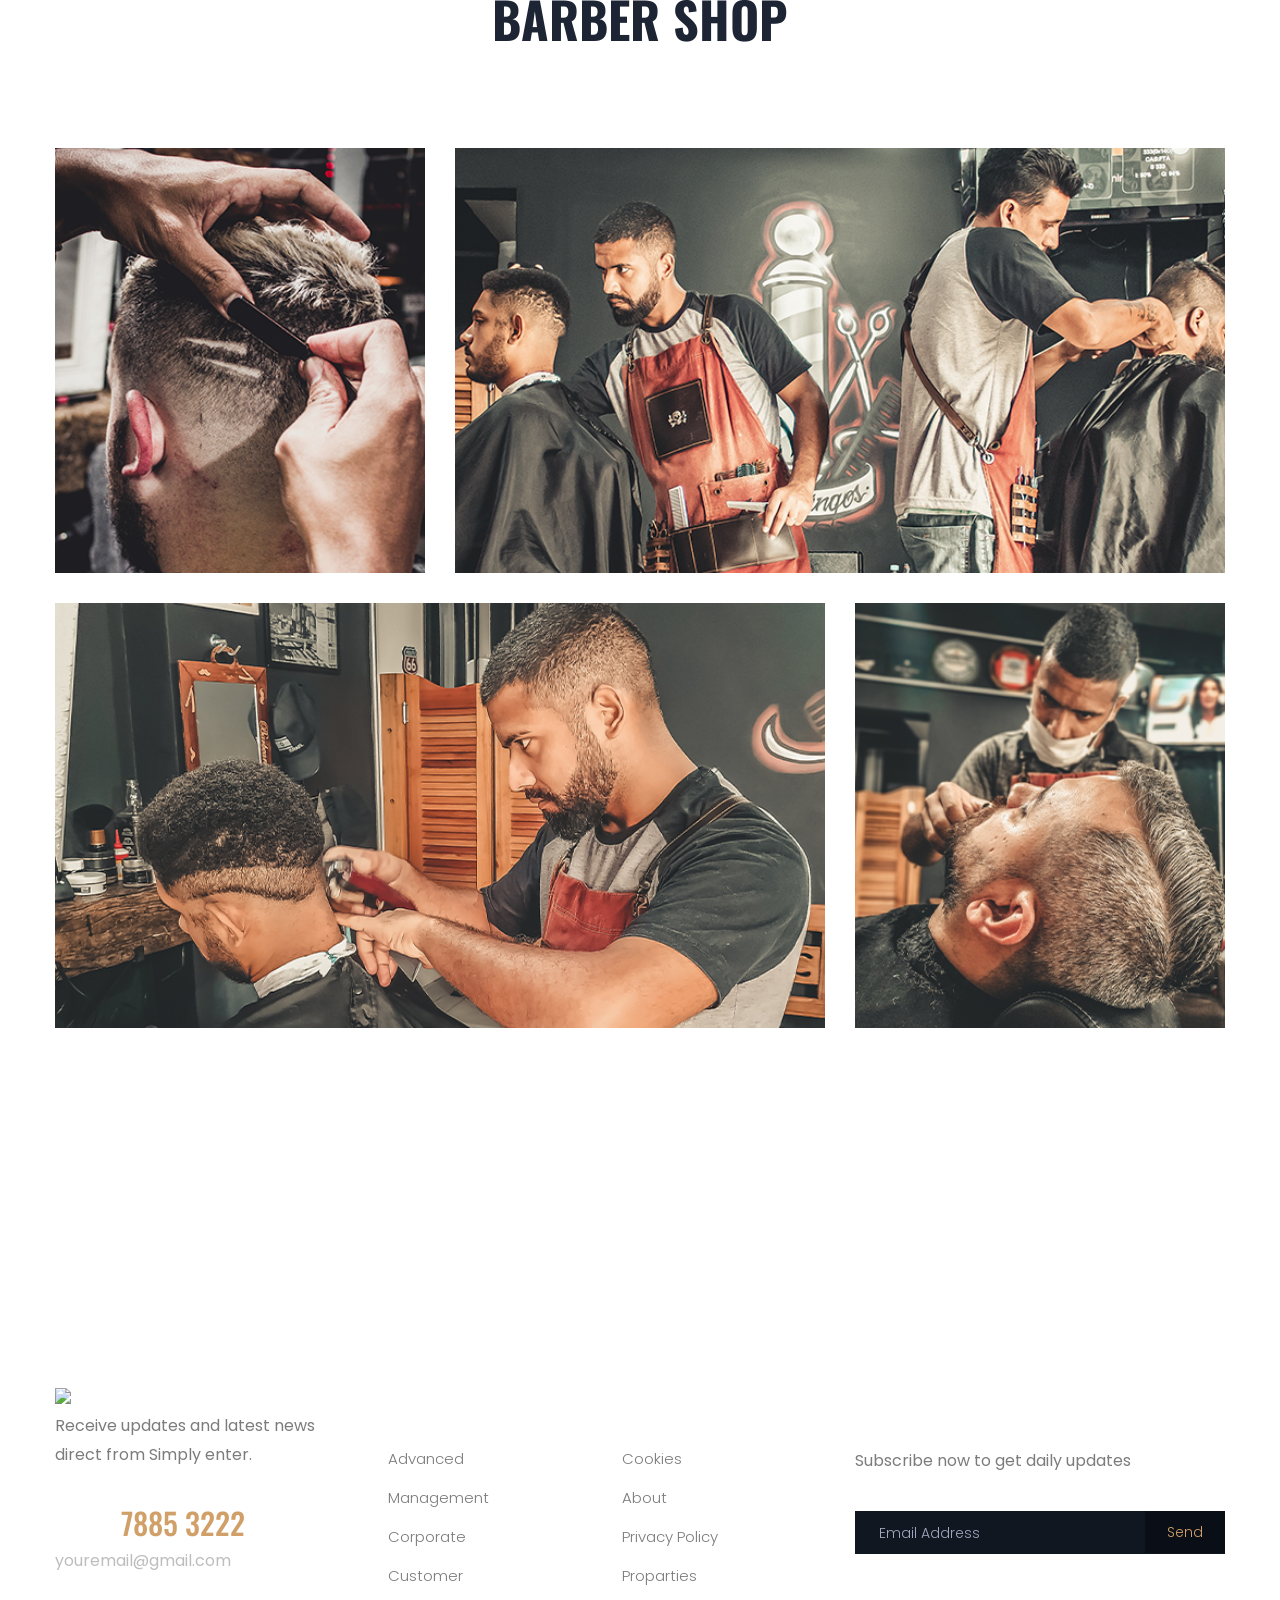
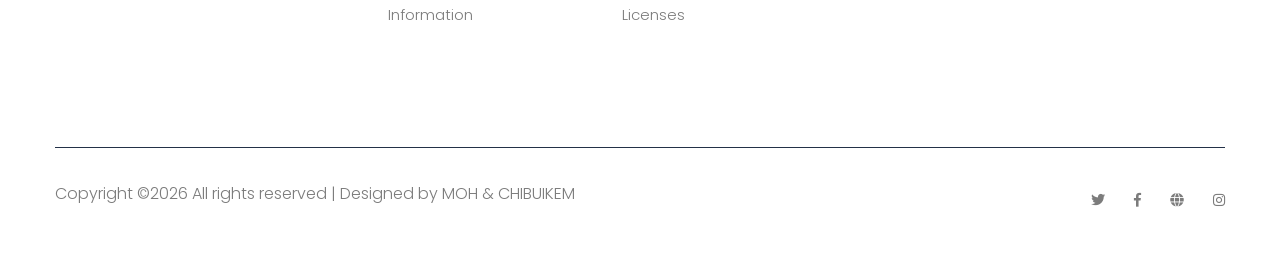
==== commit 472e57a4: "added pedicure and manicure to the services" ====
--- a/about.html
+++ b/about.html
@@ -58,7 +58,11 @@
                                             <li><a href="index.html">Home</a></li>
                                             <li class="active"><a href="about.html">About</a></li>
                                             <li><a href="services.html">Services</a></li>
-                                            <li><a href="portfolio.html">Gallery</a></li>
+                                            <li><a href="portfolio.html">Portfolio</a></li>
+                                                <ul class="submenu">
+                                                    <li><a href="elements.html">Element</a></li>
+                                                </ul>
+                                            </li>
                                             <li><a href="contact.html">Contact</a></li>
                                         </ul>
                                     </nav>
@@ -155,8 +159,8 @@
                                 <i class="flaticon-healthcare-and-medical"></i>
                             </div> 
                             <div class="service-cap">
-                                <h4><a href="#">Body Massege</a></h4>
-                                <p>Sorem spsum dolor sit amsectetur adipisclit, seddo eiusmod tempor incididunt ut laborea.</p>
+                                <h4><a href="#">Pedicure & Manicure</a></h4>
+                                <p>Manicures and pedicures are ancient practices that promote relaxation, reveal health signs, express creativity, and require good hygiene.</p>
                             </div>
                         </div>
                     </div> 
@@ -277,7 +281,7 @@
                                         <li> Caucasian . . . . . . . . . . . . . . . . . . . . . . <span>#5,000</span></li>
                                         <li> Vip Massage Chair 15Min. . . . . . . . . . <span>#5,000</span></li>
                                         <li> Pedicure & Manicure . . . . . . . . . . . . . <span>#10,000</span></li>
-                                        <li> Snooker . . . . . . . . . . . . . . . . . . . . . . . . . <span>#1,000</span></li>
+                                        <li> Snooker . . . . . . . . . . . . . . . . . . . . . . . . . <span>#5,000</span></li>
                                     </ul>
                                 </div>
                             </div>
@@ -336,7 +340,7 @@
 
 
     </main>
-     <footer>
+    <footer>
         <!--? Footer Start-->
         <div class="footer-area section-bg" data-background="assets/img/gallery/footer_bg.png">
             <div class="container">
@@ -346,9 +350,9 @@
                             <div class="single-footer-caption mb-50">
                                 <!-- logo -->
                                 <div class="royal-fade-footer-nav-logo">
-                                    <a href="index.html"><img src="assets/img/logo/navlogo-removebg.png" alt="Royal Fade Logo"></a>
-                                </div>
-                                <div class="footer-tittle mt-20">
+                                    <a href="index.html"><img src="assets/img/logo/footerlogo-removebg.png" alt="Royal Fade Footer Logo"></a>
+                                </div>
+                                <div class="footer-tittle">
                                     <div class="footer-pera">
                                         <p class="info1">Receive updates and latest news direct from Simply enter.</p>
                                     </div>
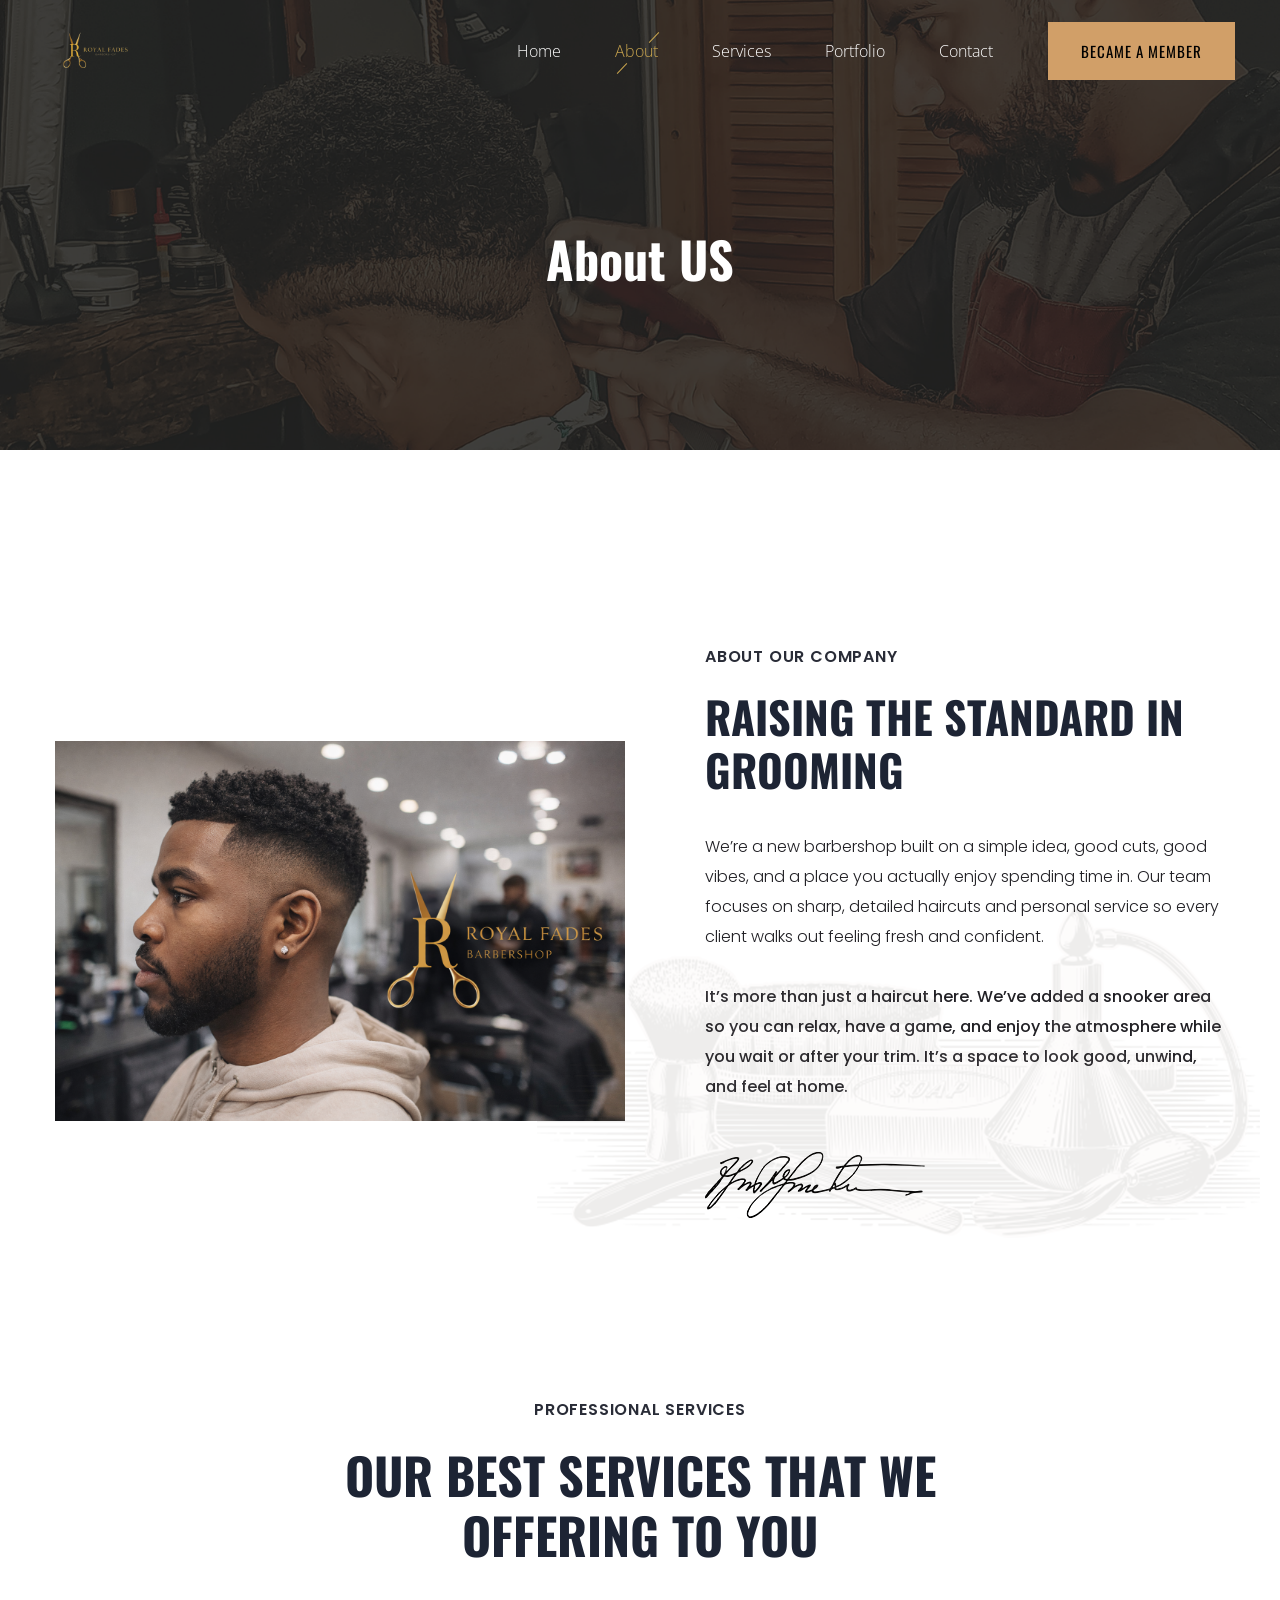
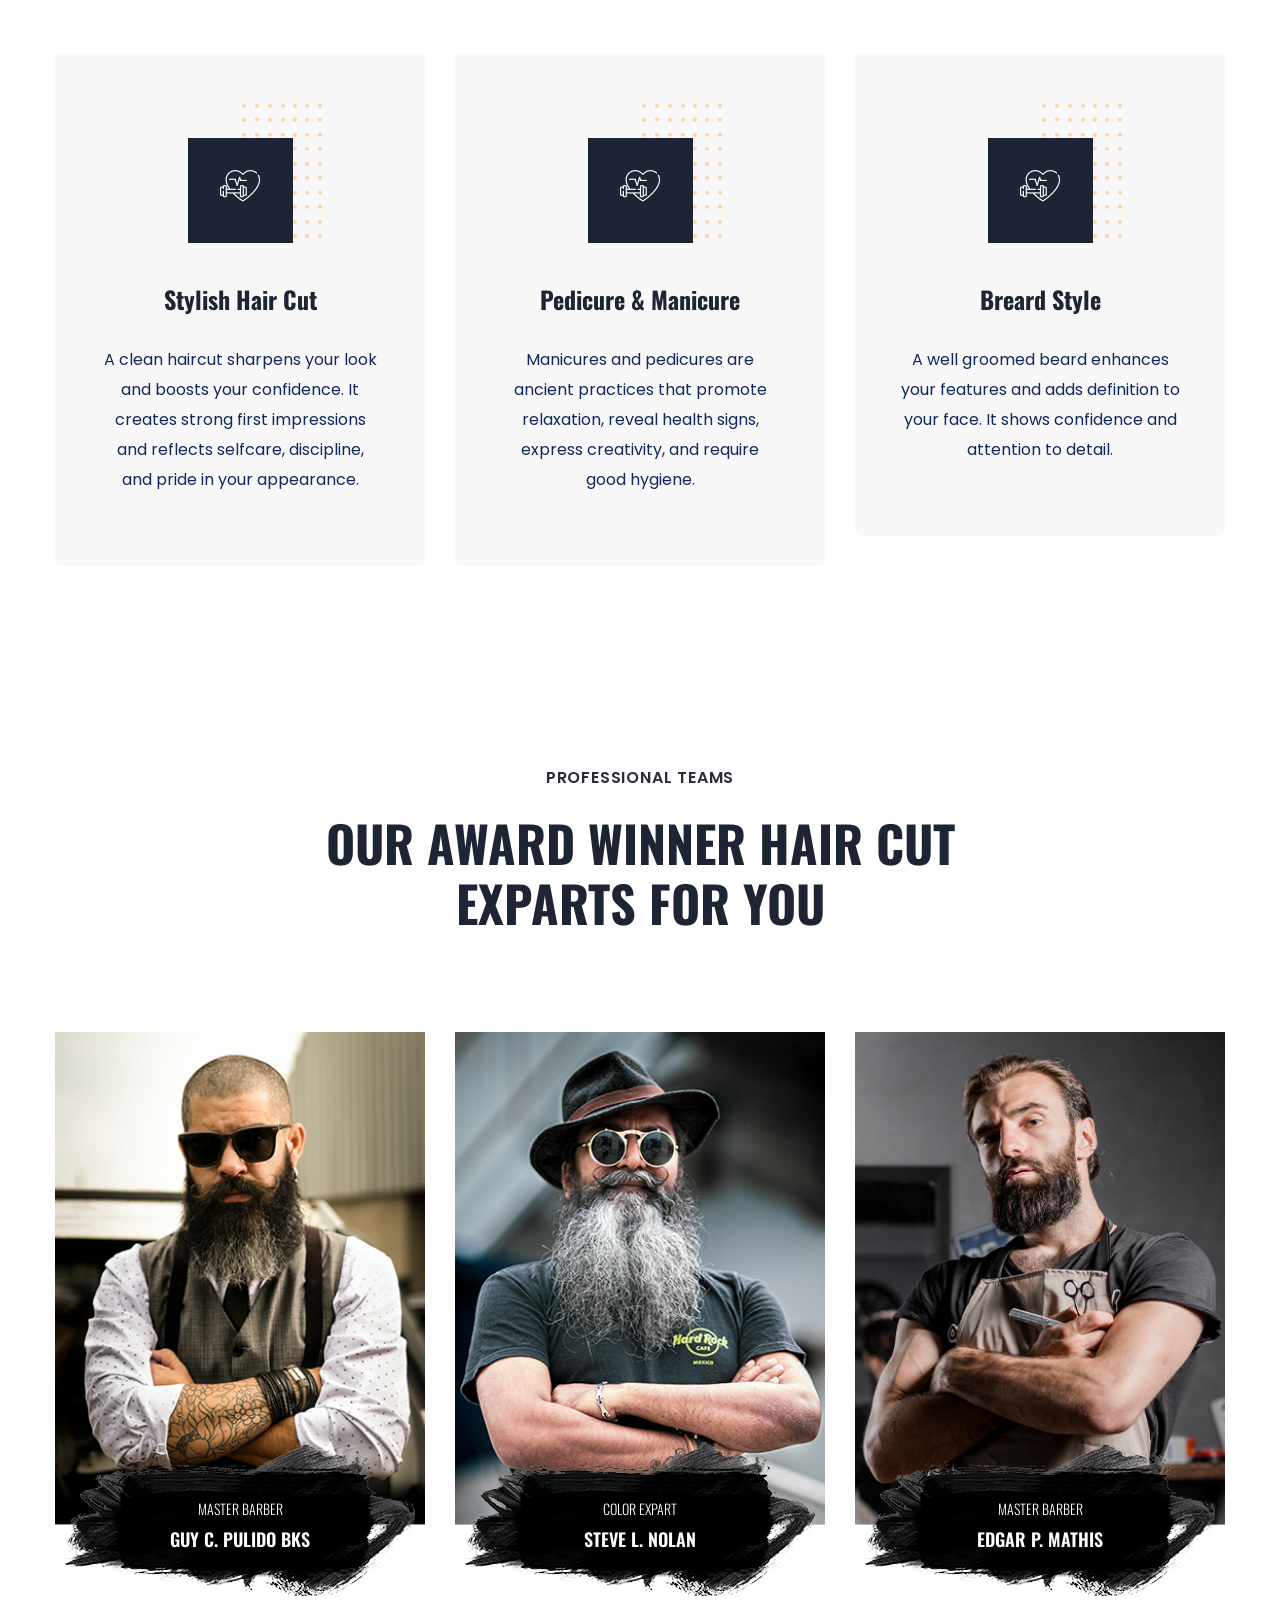
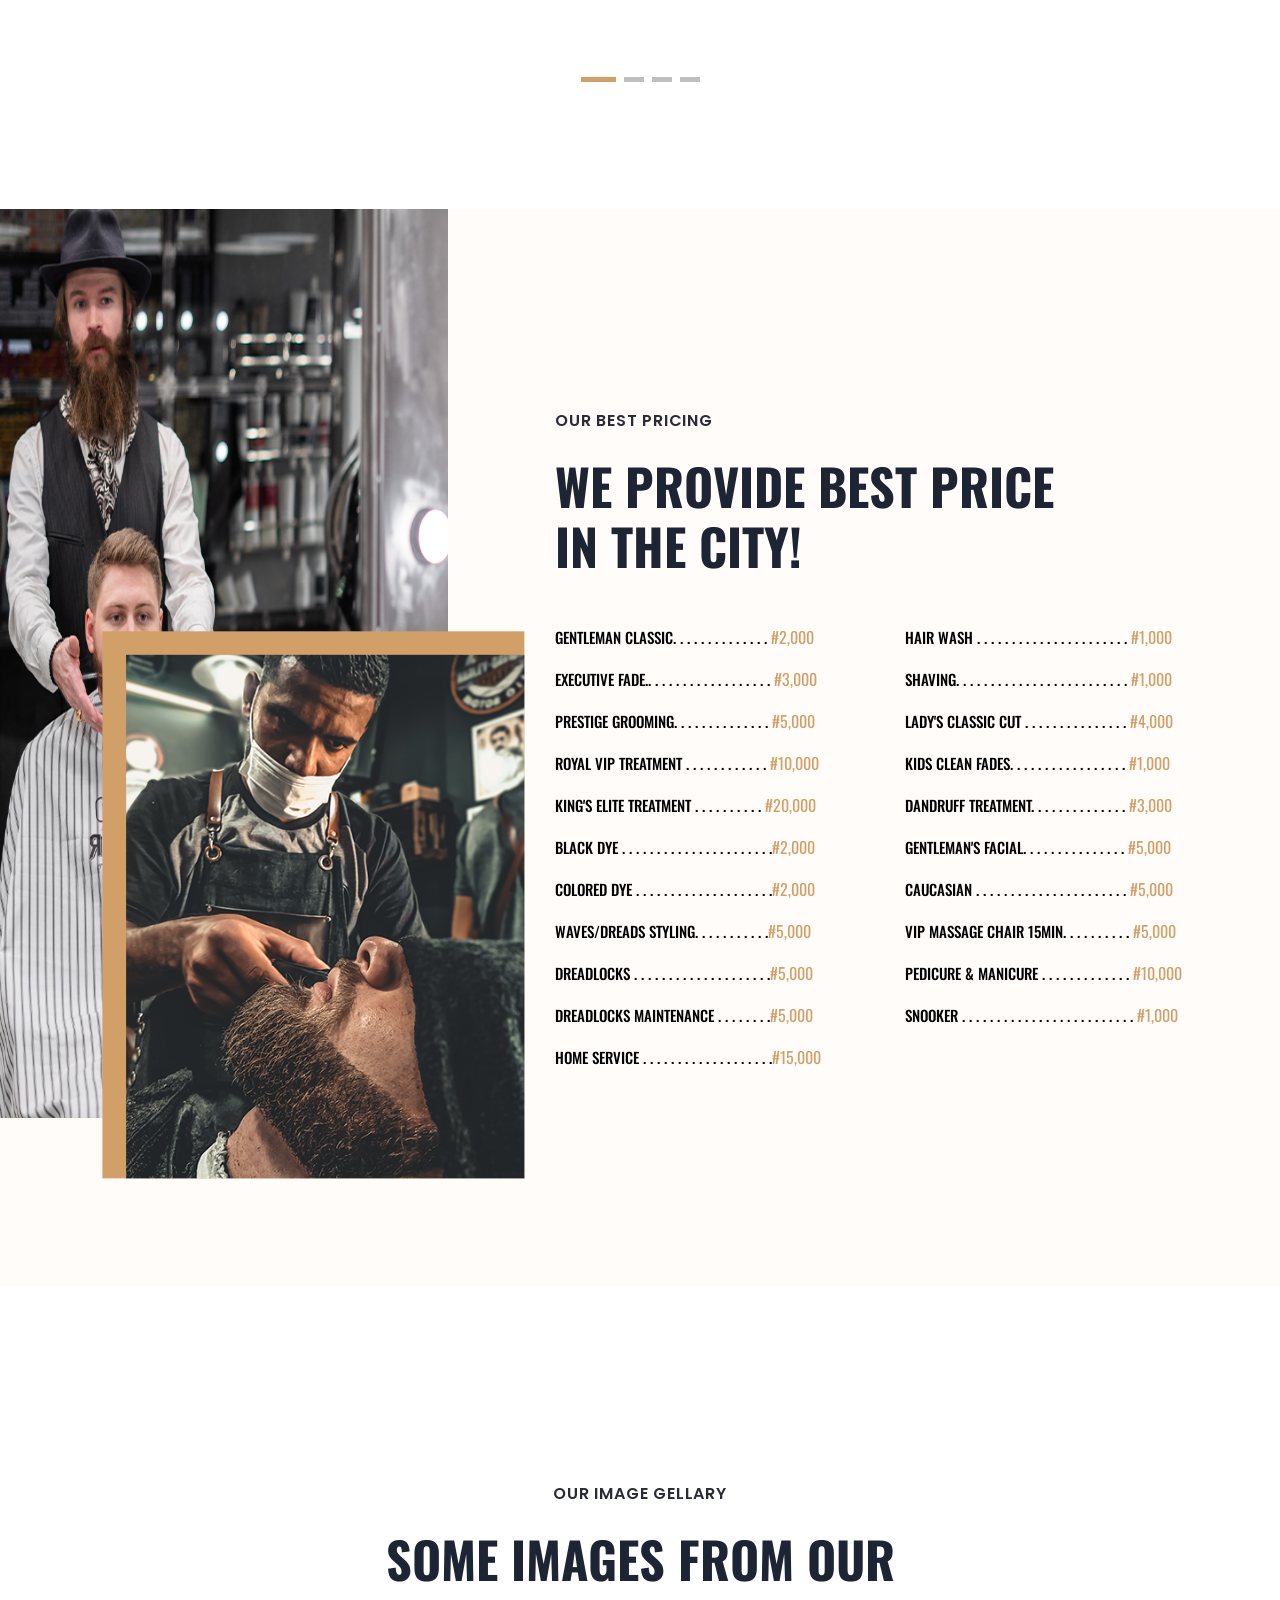
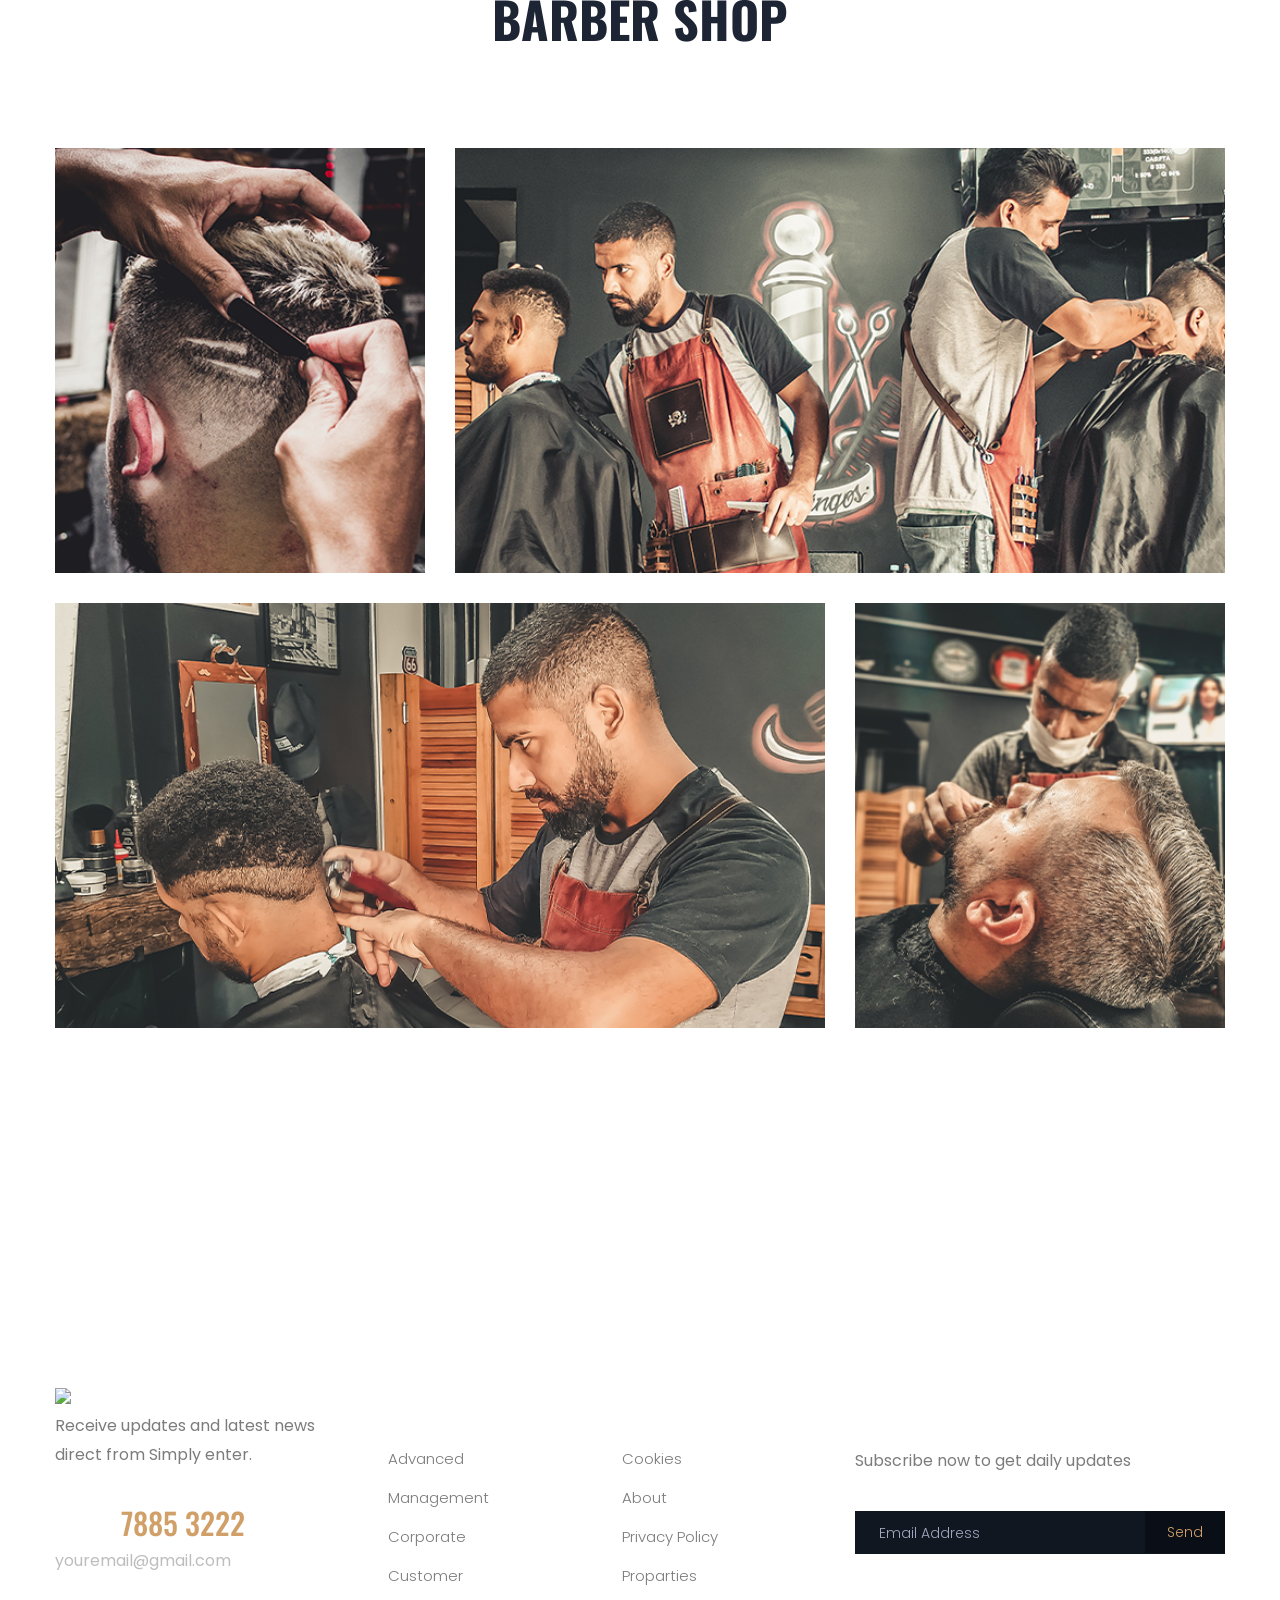
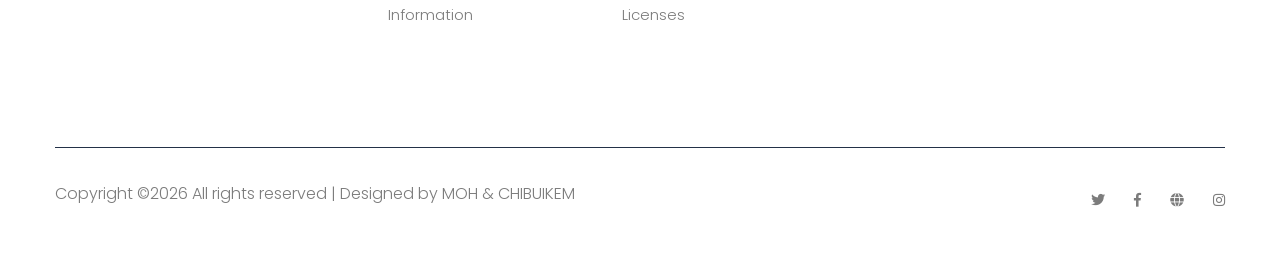
==== commit d702f7c3: "pulled the project and added pedicure and manicure to the list of services" ====
--- a/about.html
+++ b/about.html
@@ -281,7 +281,7 @@
                                         <li> Caucasian . . . . . . . . . . . . . . . . . . . . . . <span>#5,000</span></li>
                                         <li> Vip Massage Chair 15Min. . . . . . . . . . <span>#5,000</span></li>
                                         <li> Pedicure & Manicure . . . . . . . . . . . . . <span>#10,000</span></li>
-                                        <li> Snooker . . . . . . . . . . . . . . . . . . . . . . . . . <span>#5,000</span></li>
+                                        <li> Snooker . . . . . . . . . . . . . . . . . . . . . . . . . <span>#1,000</span></li>
                                     </ul>
                                 </div>
                             </div>
